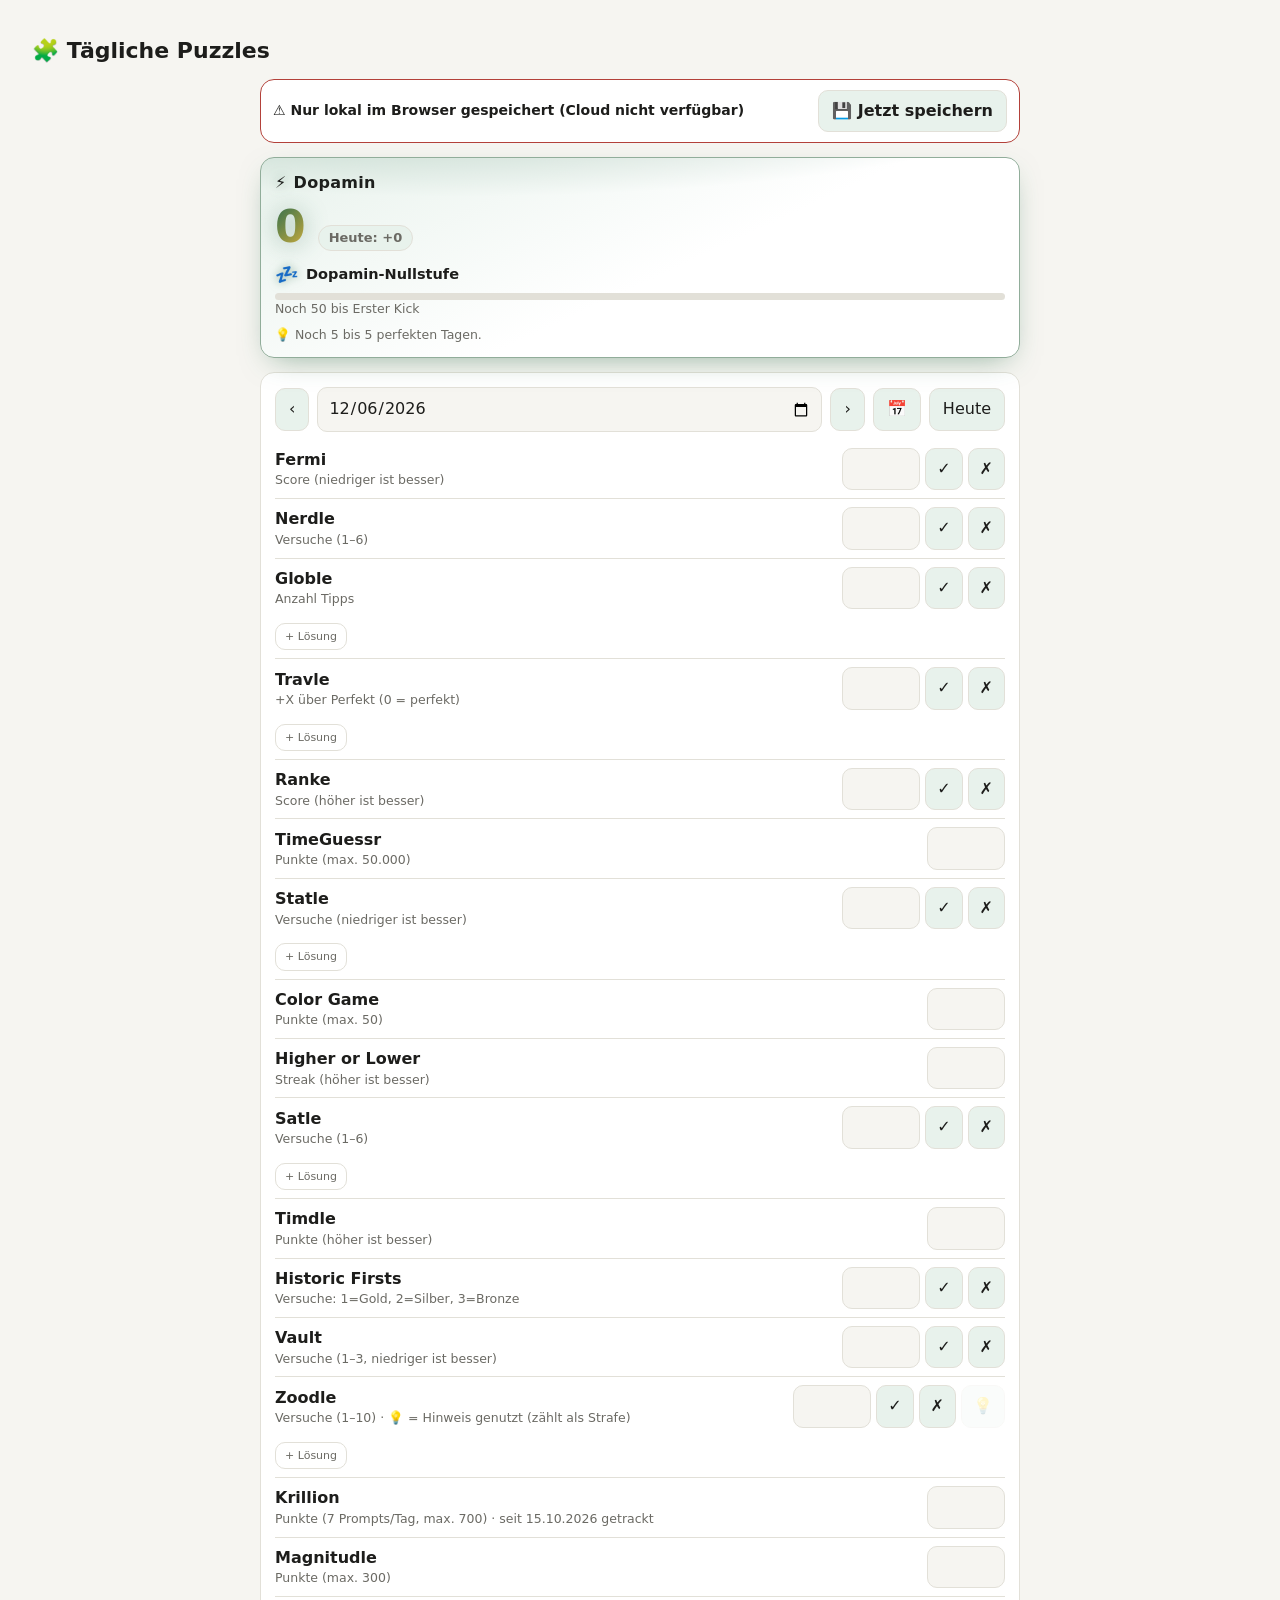
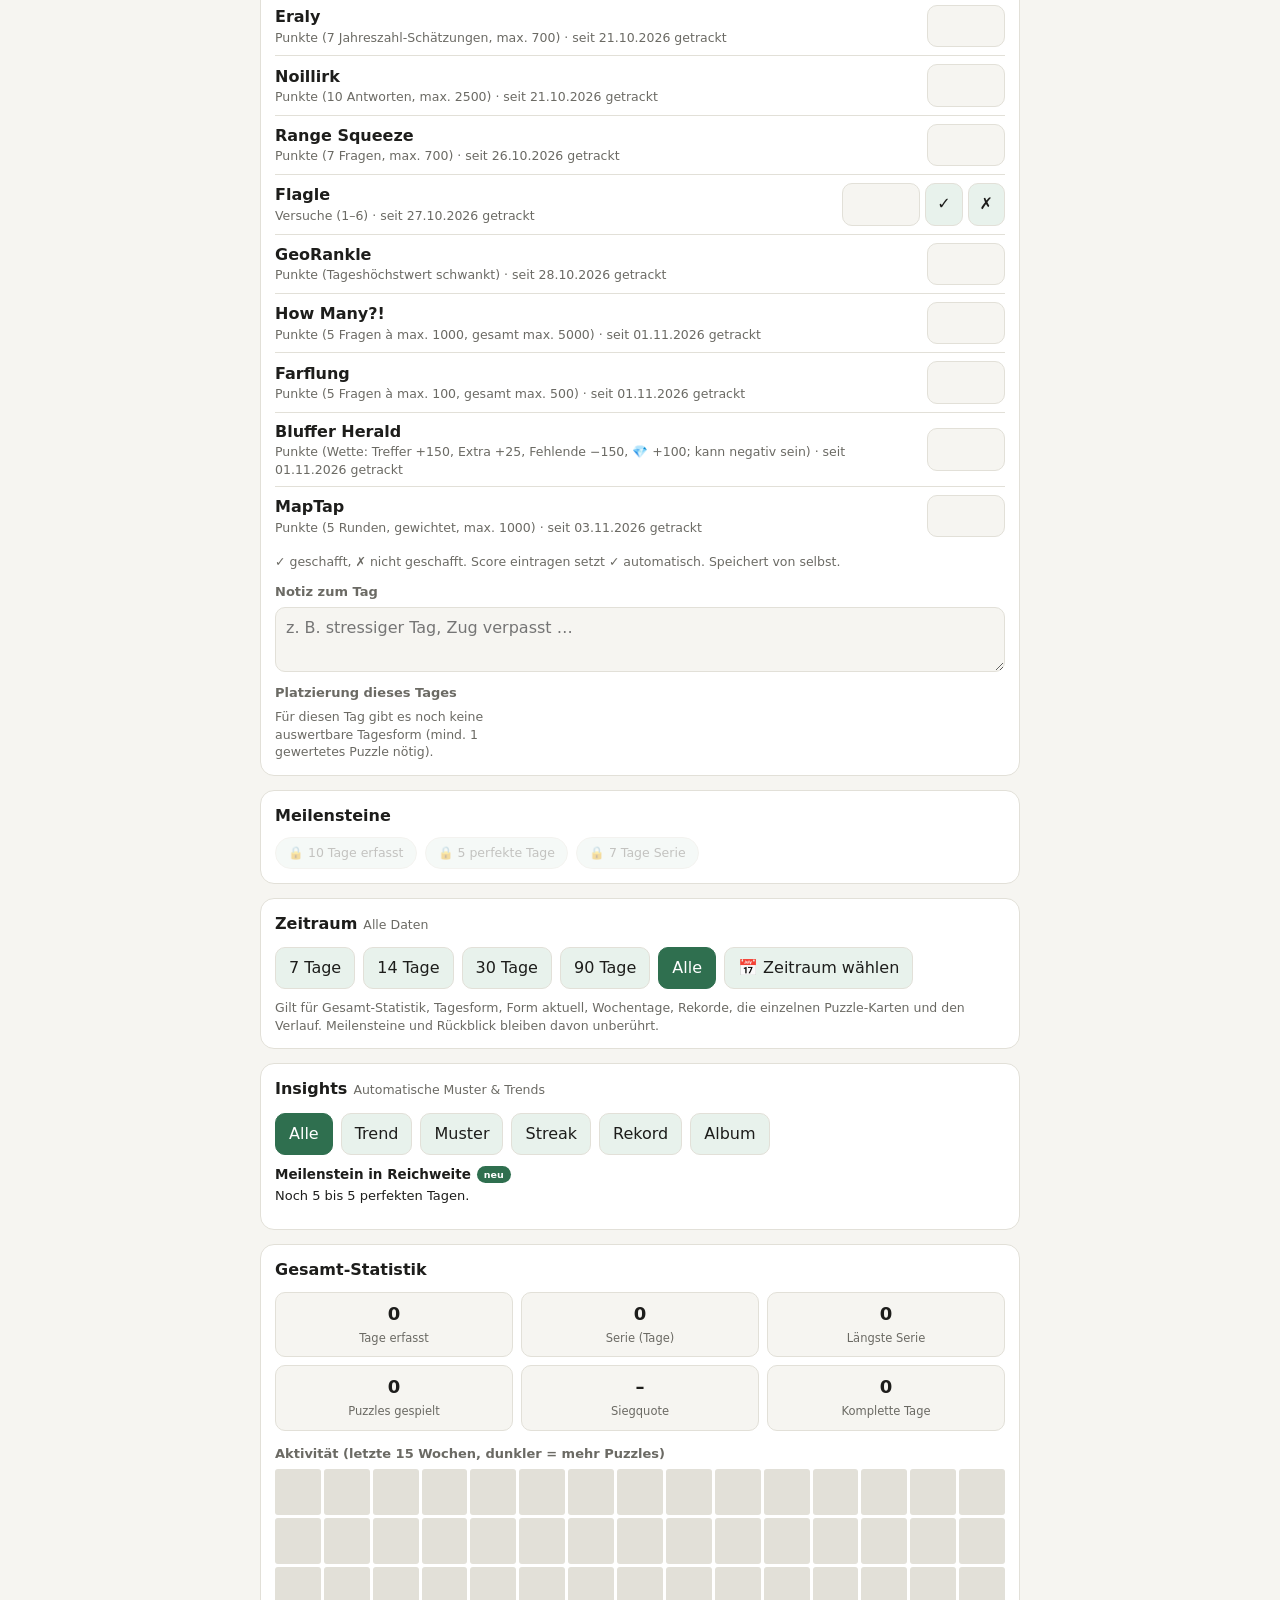
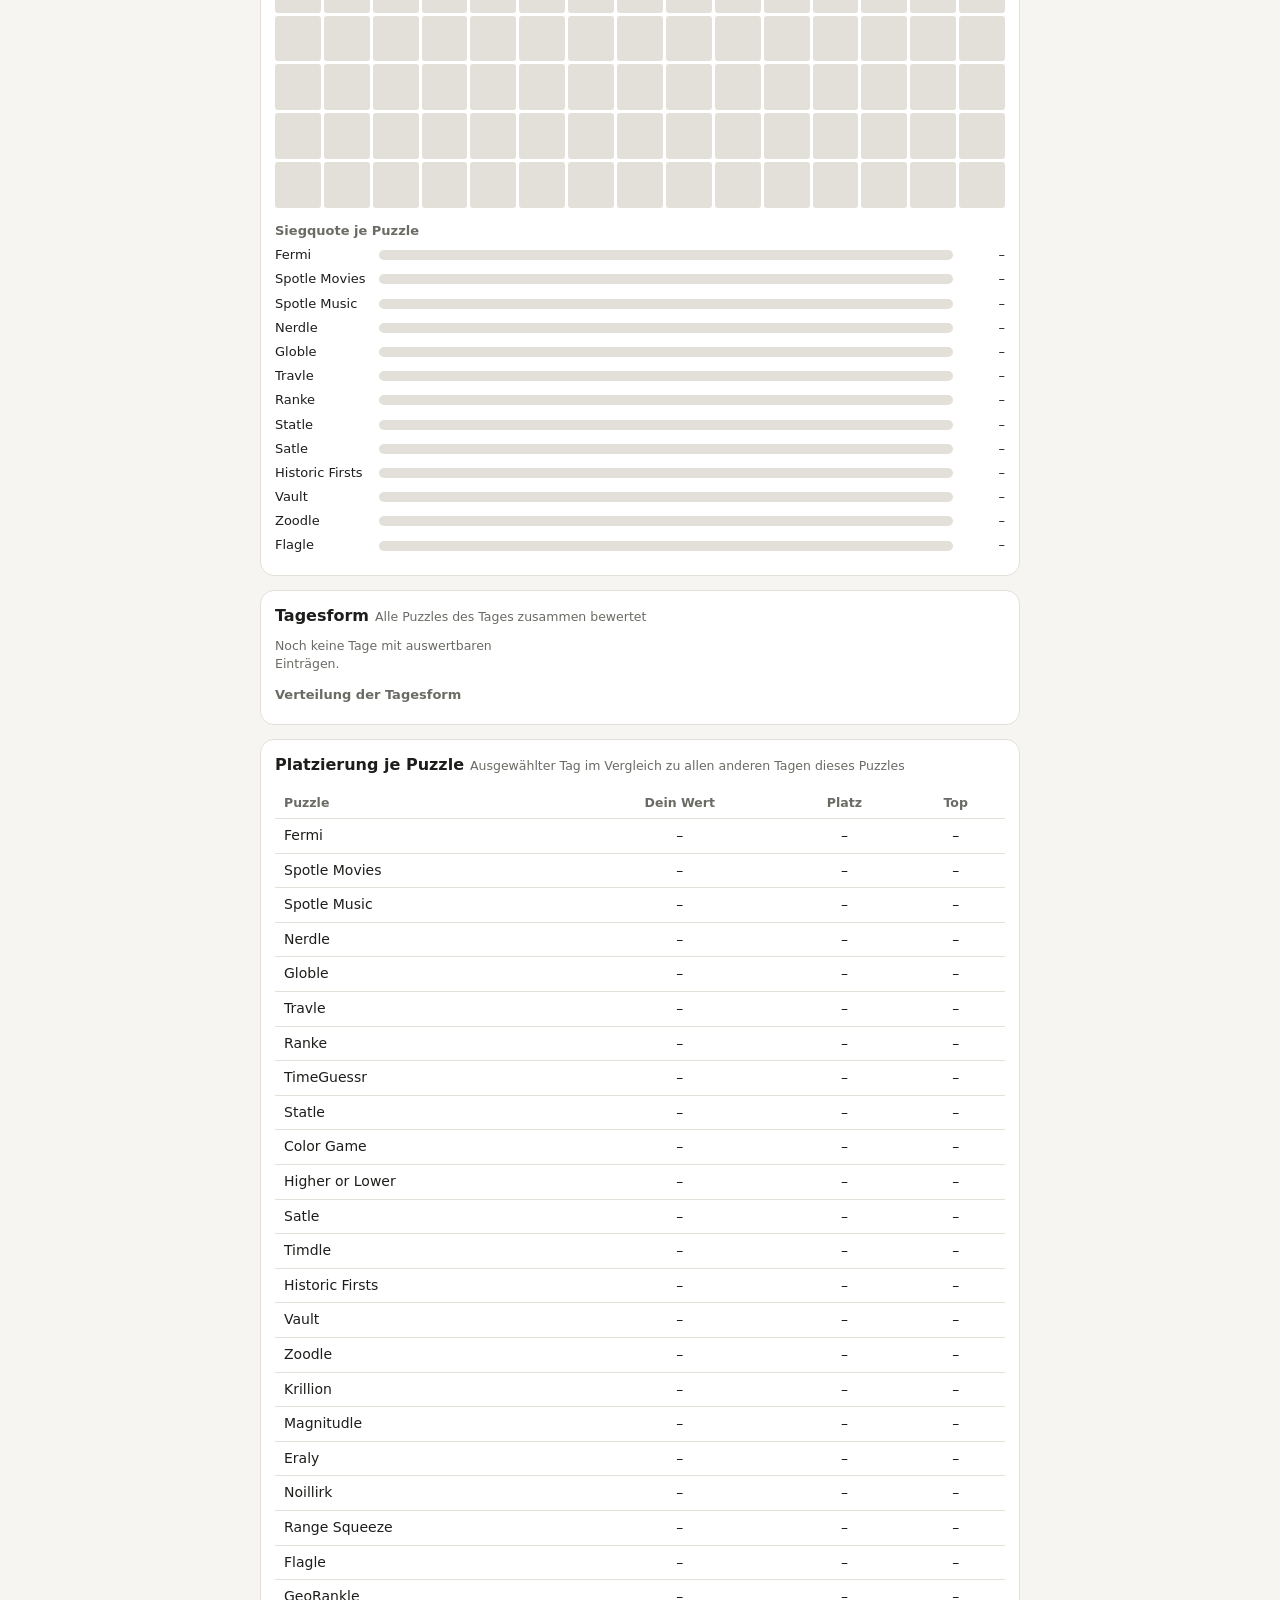
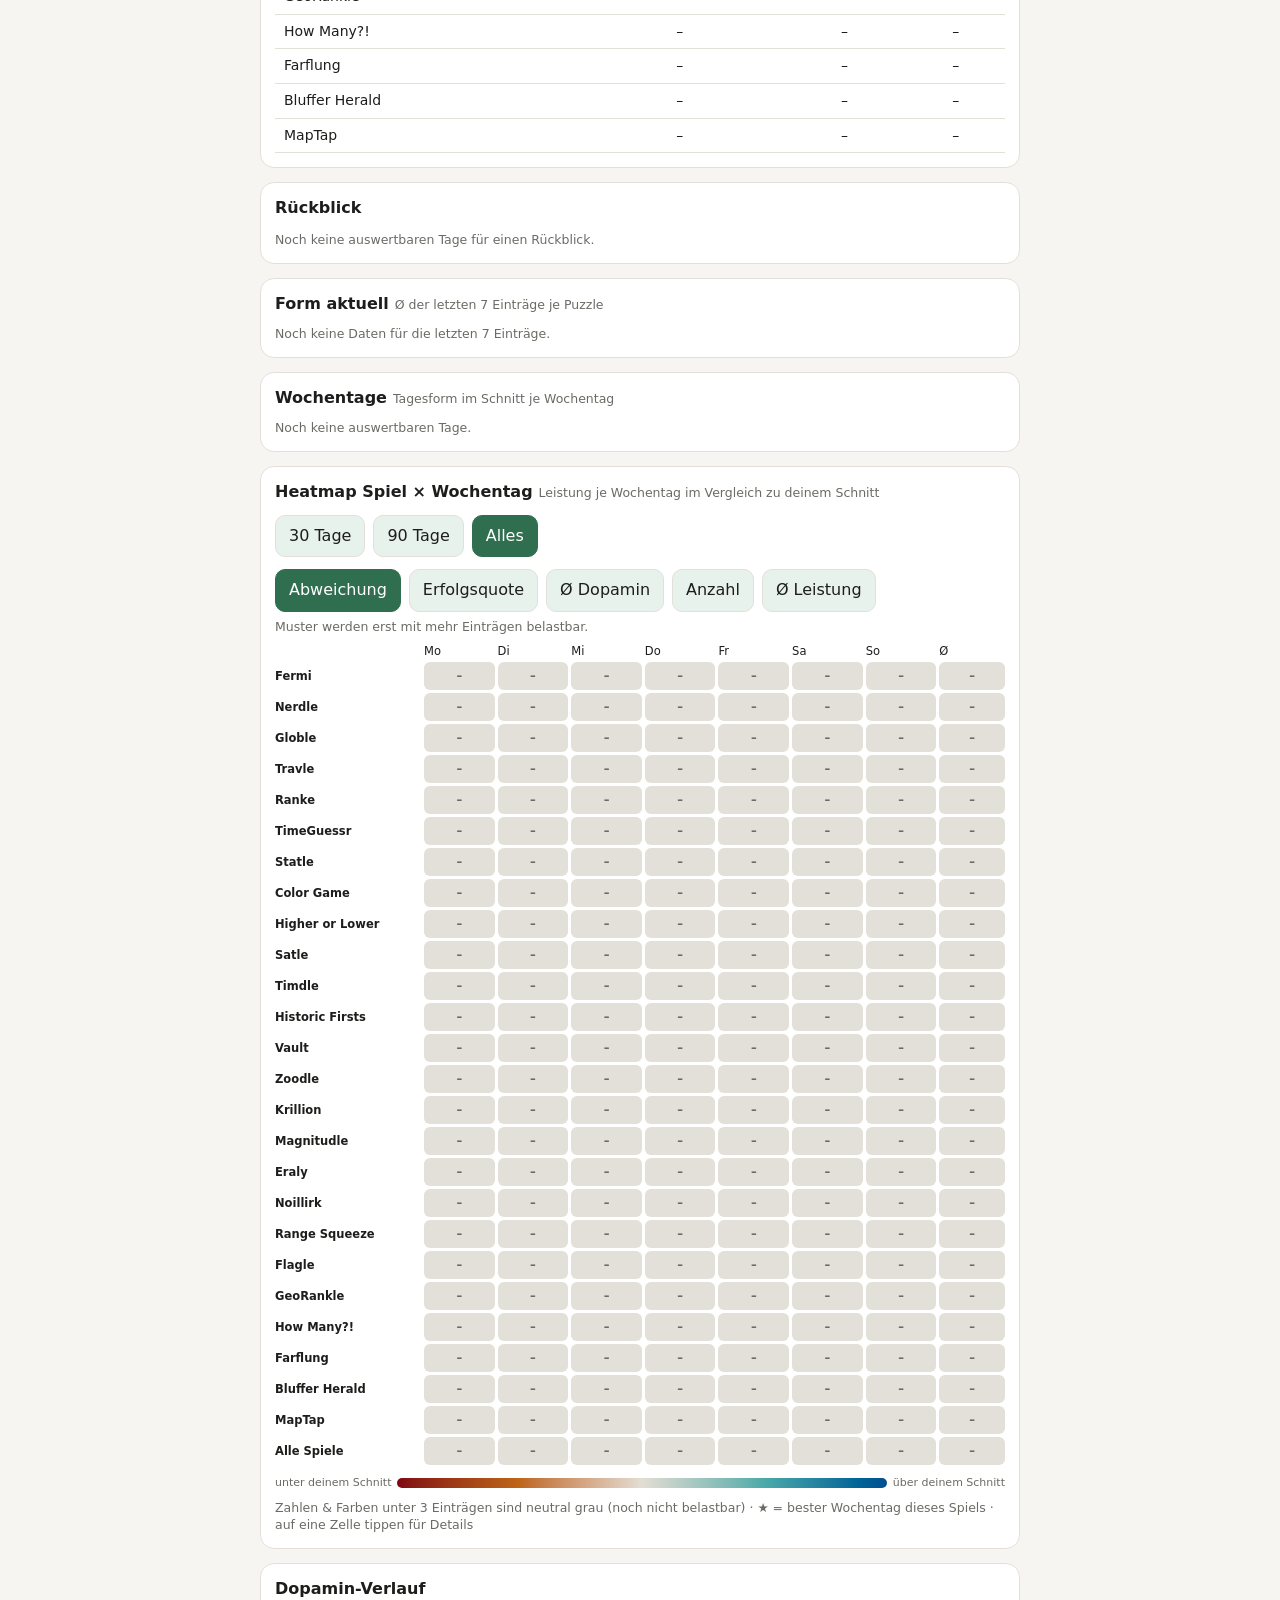
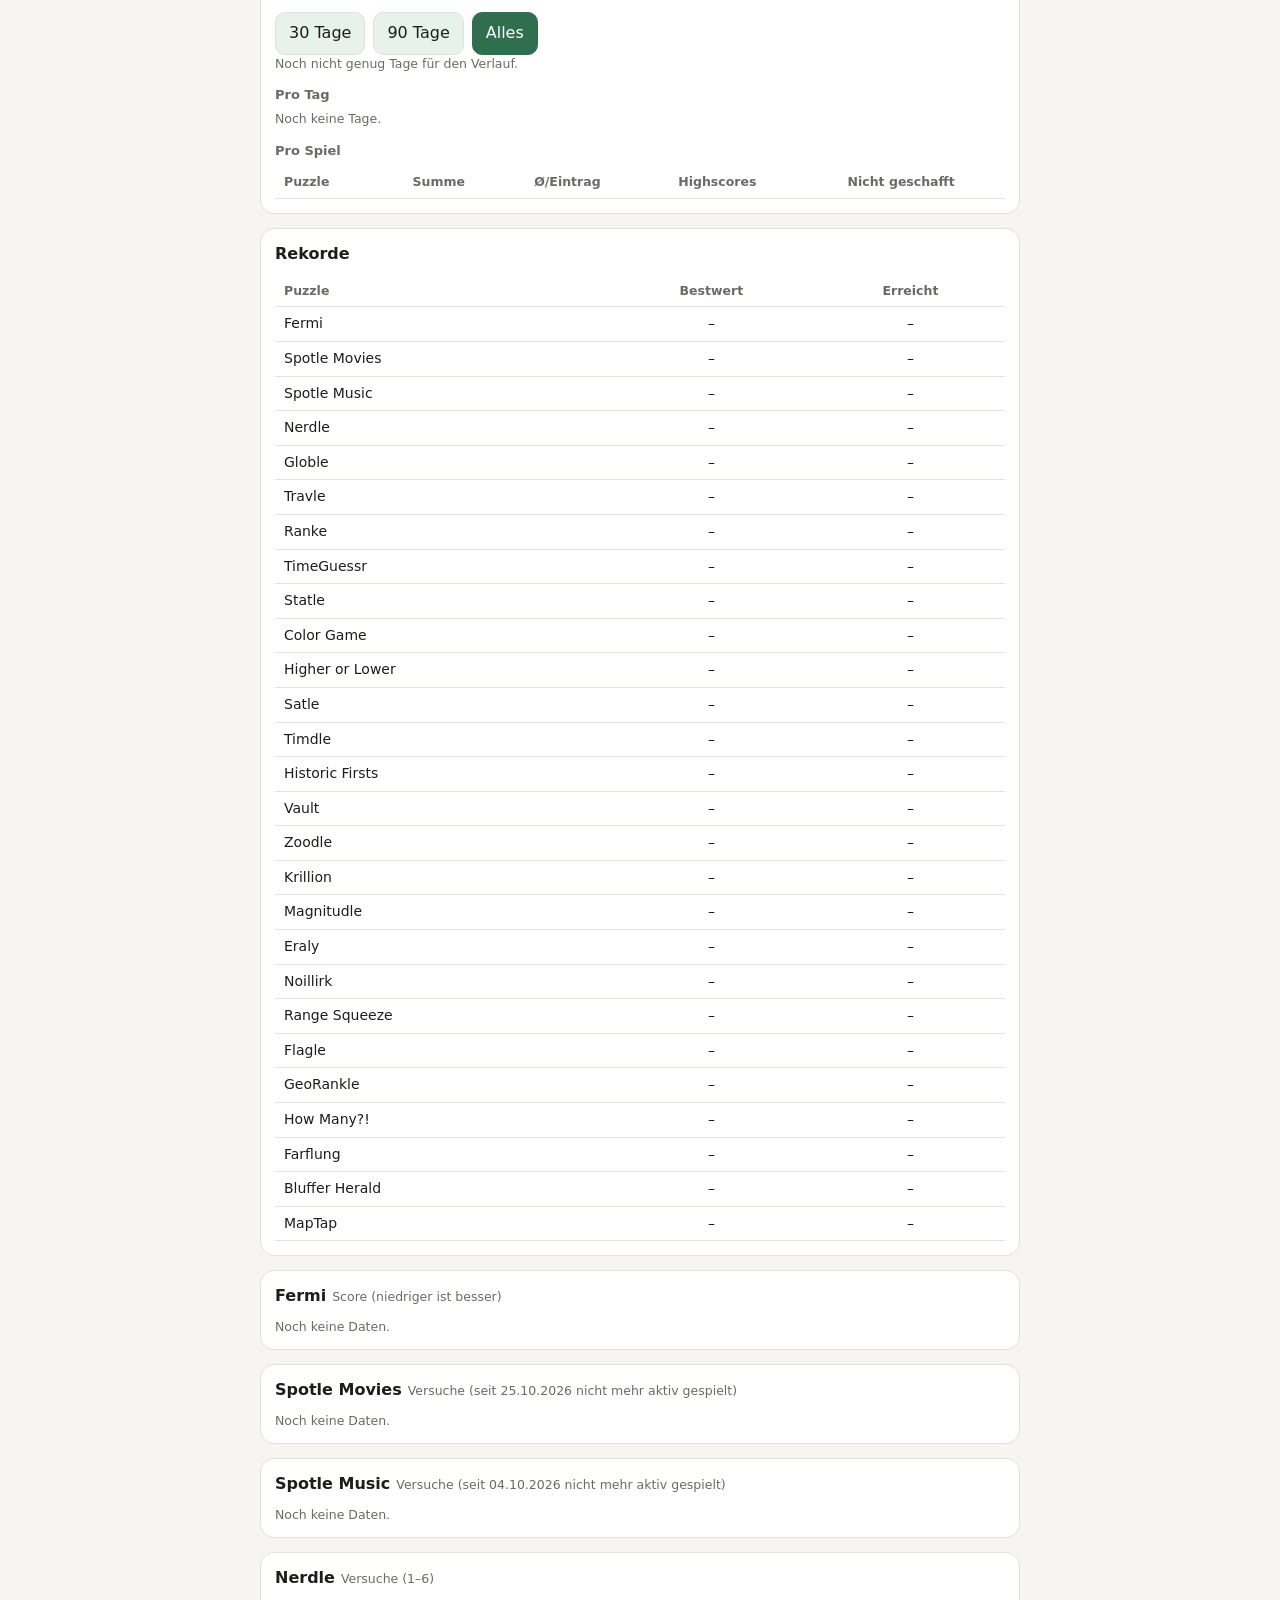
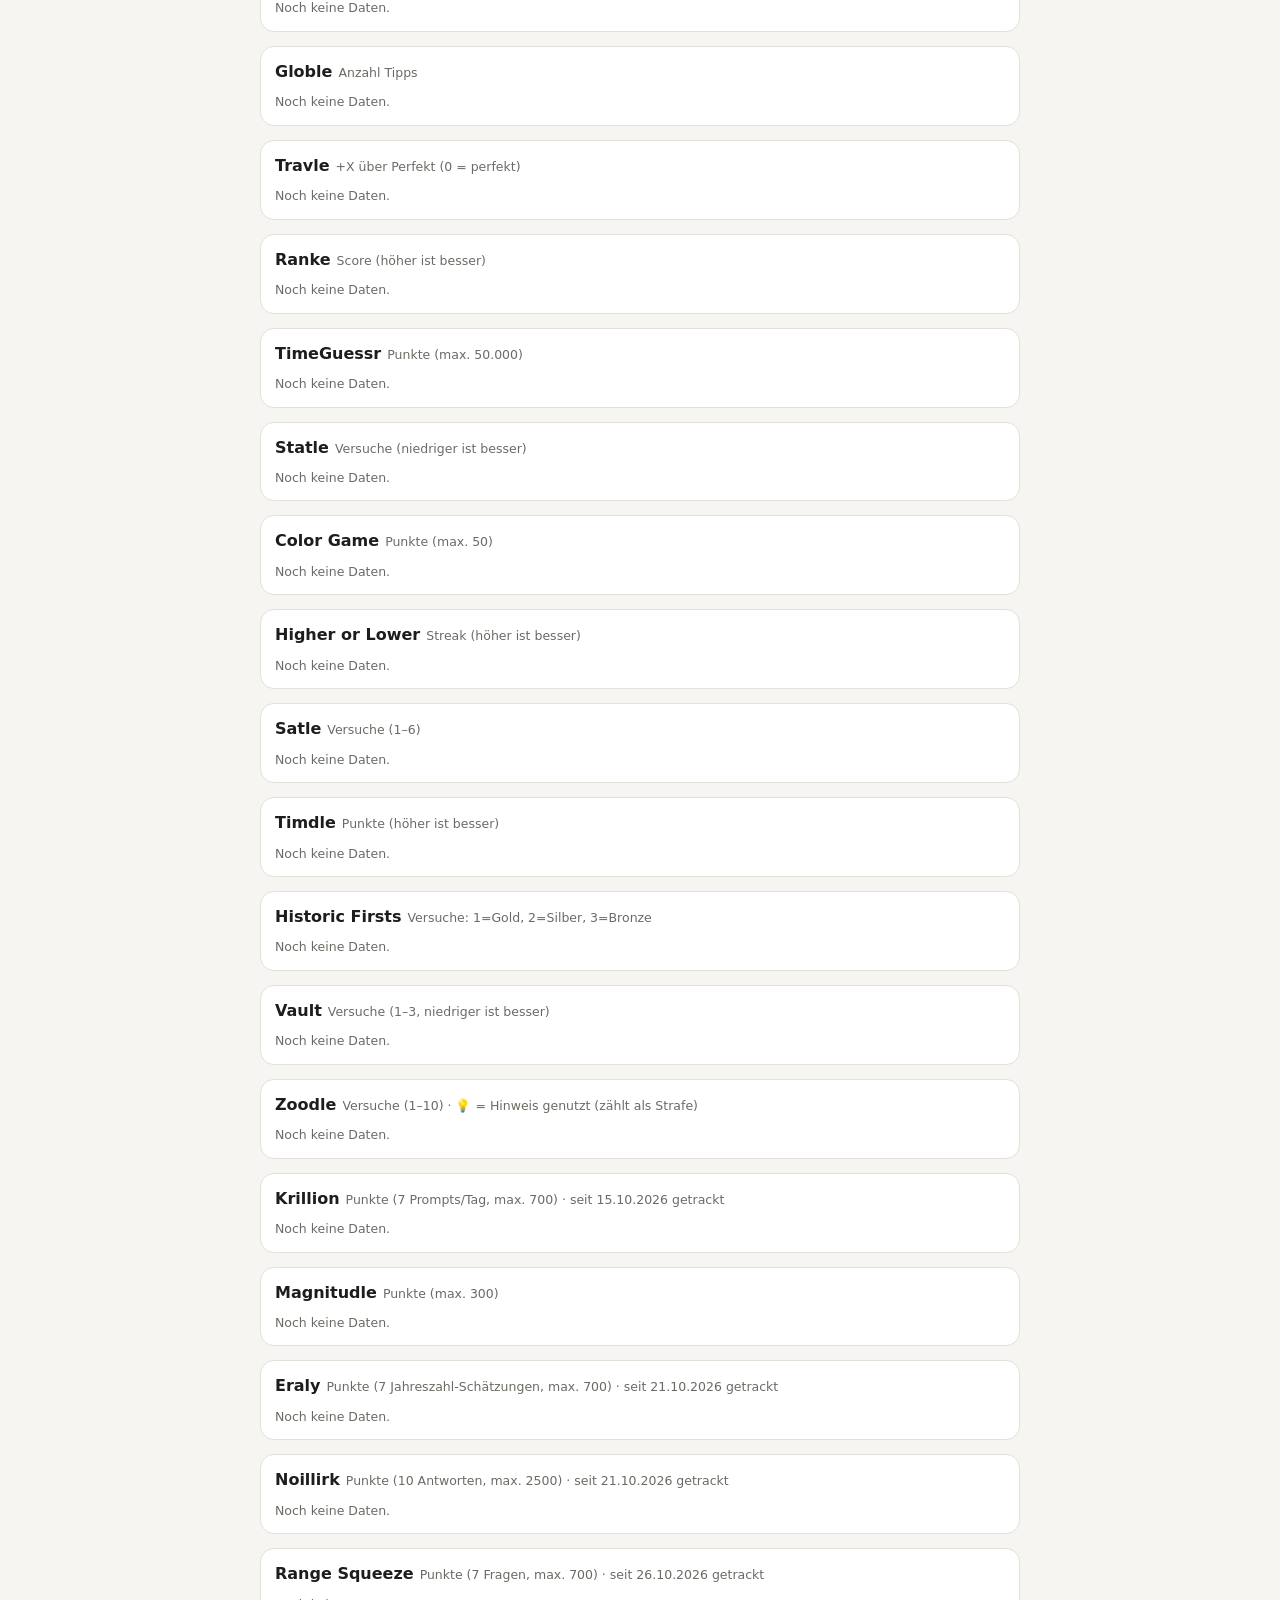
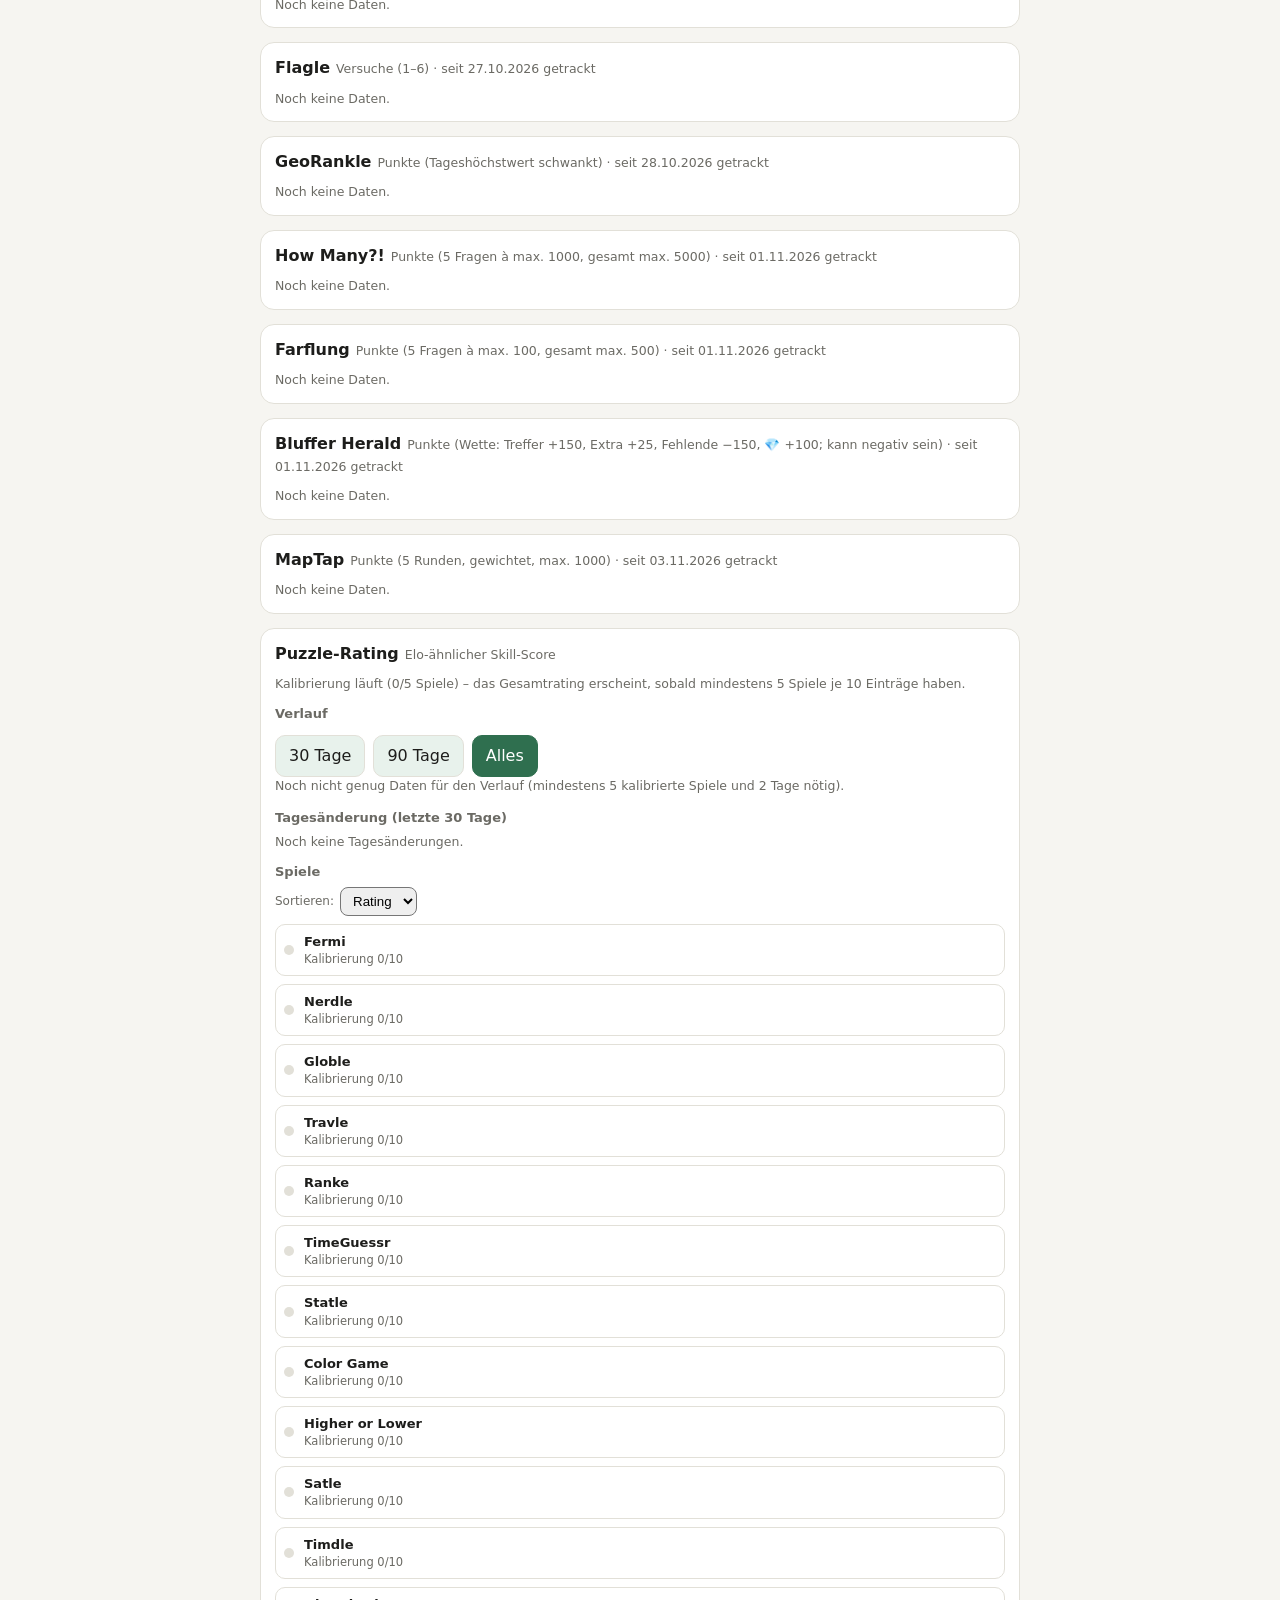
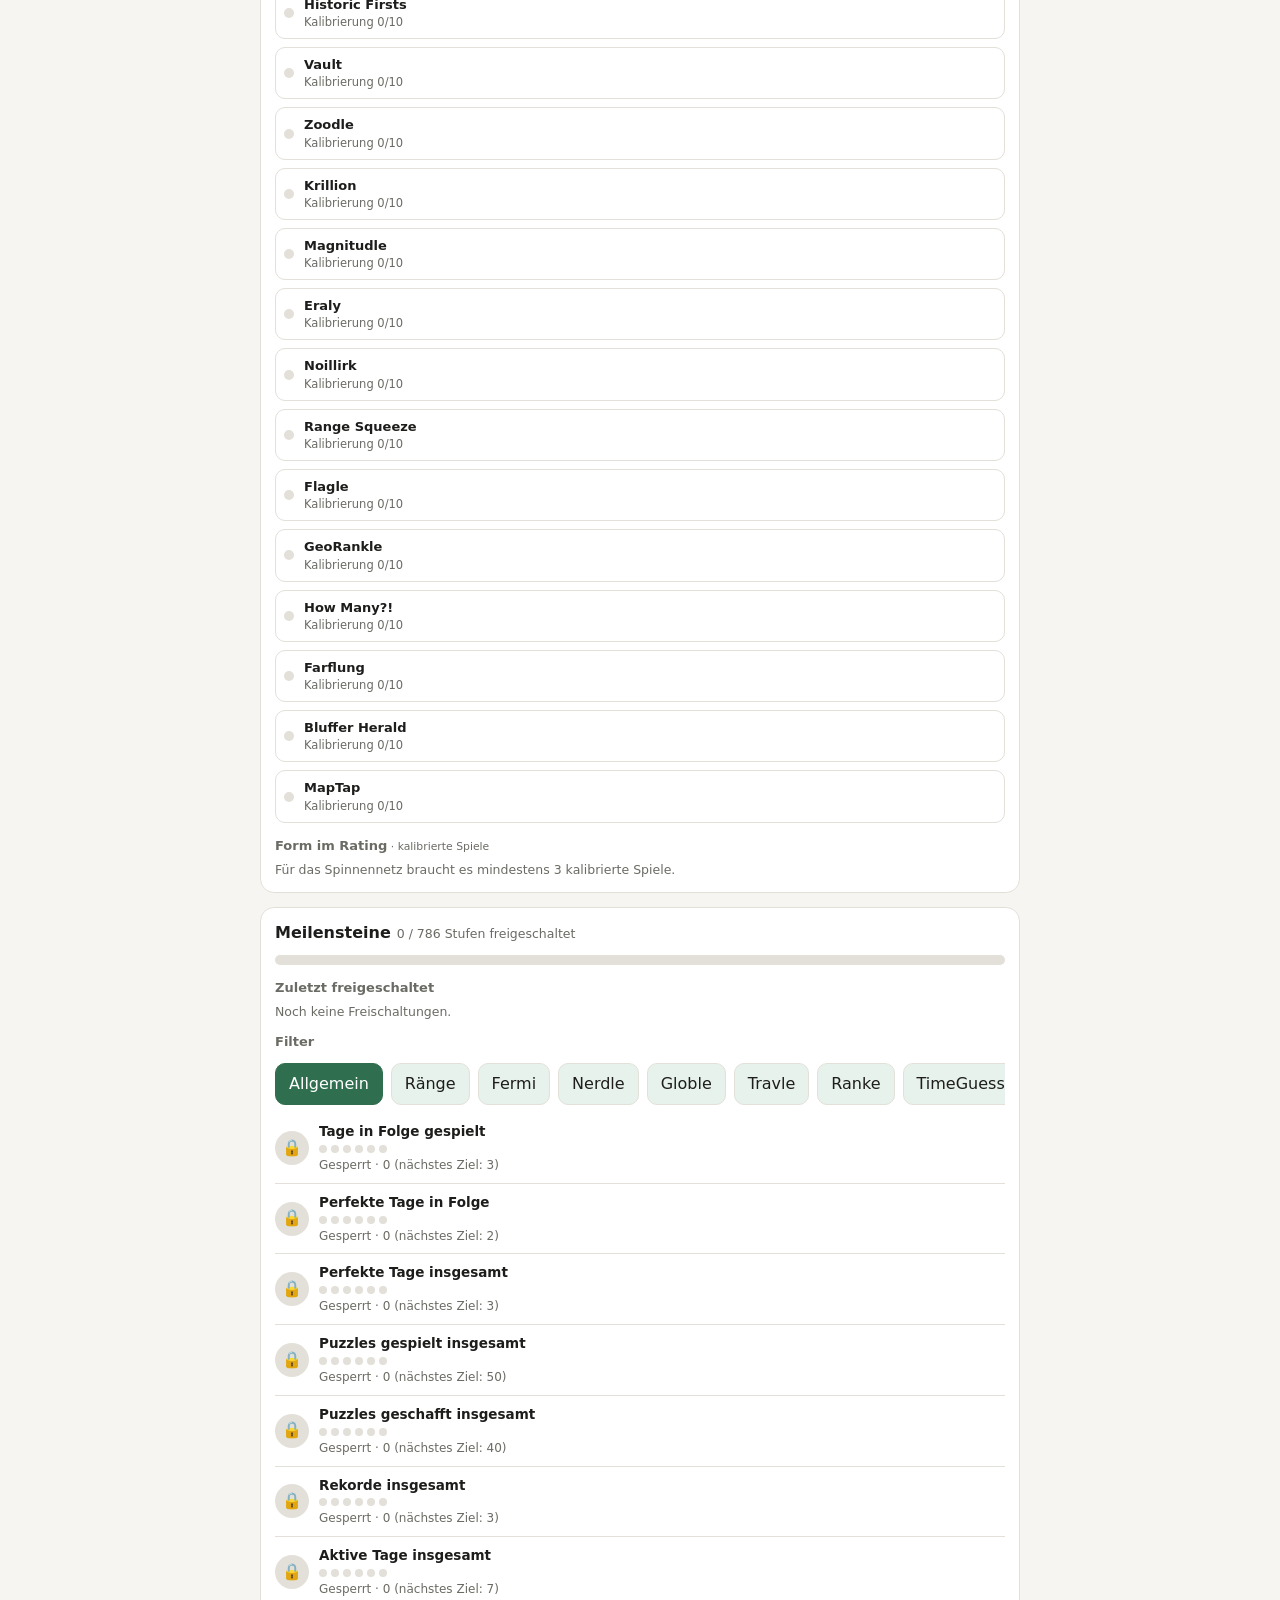
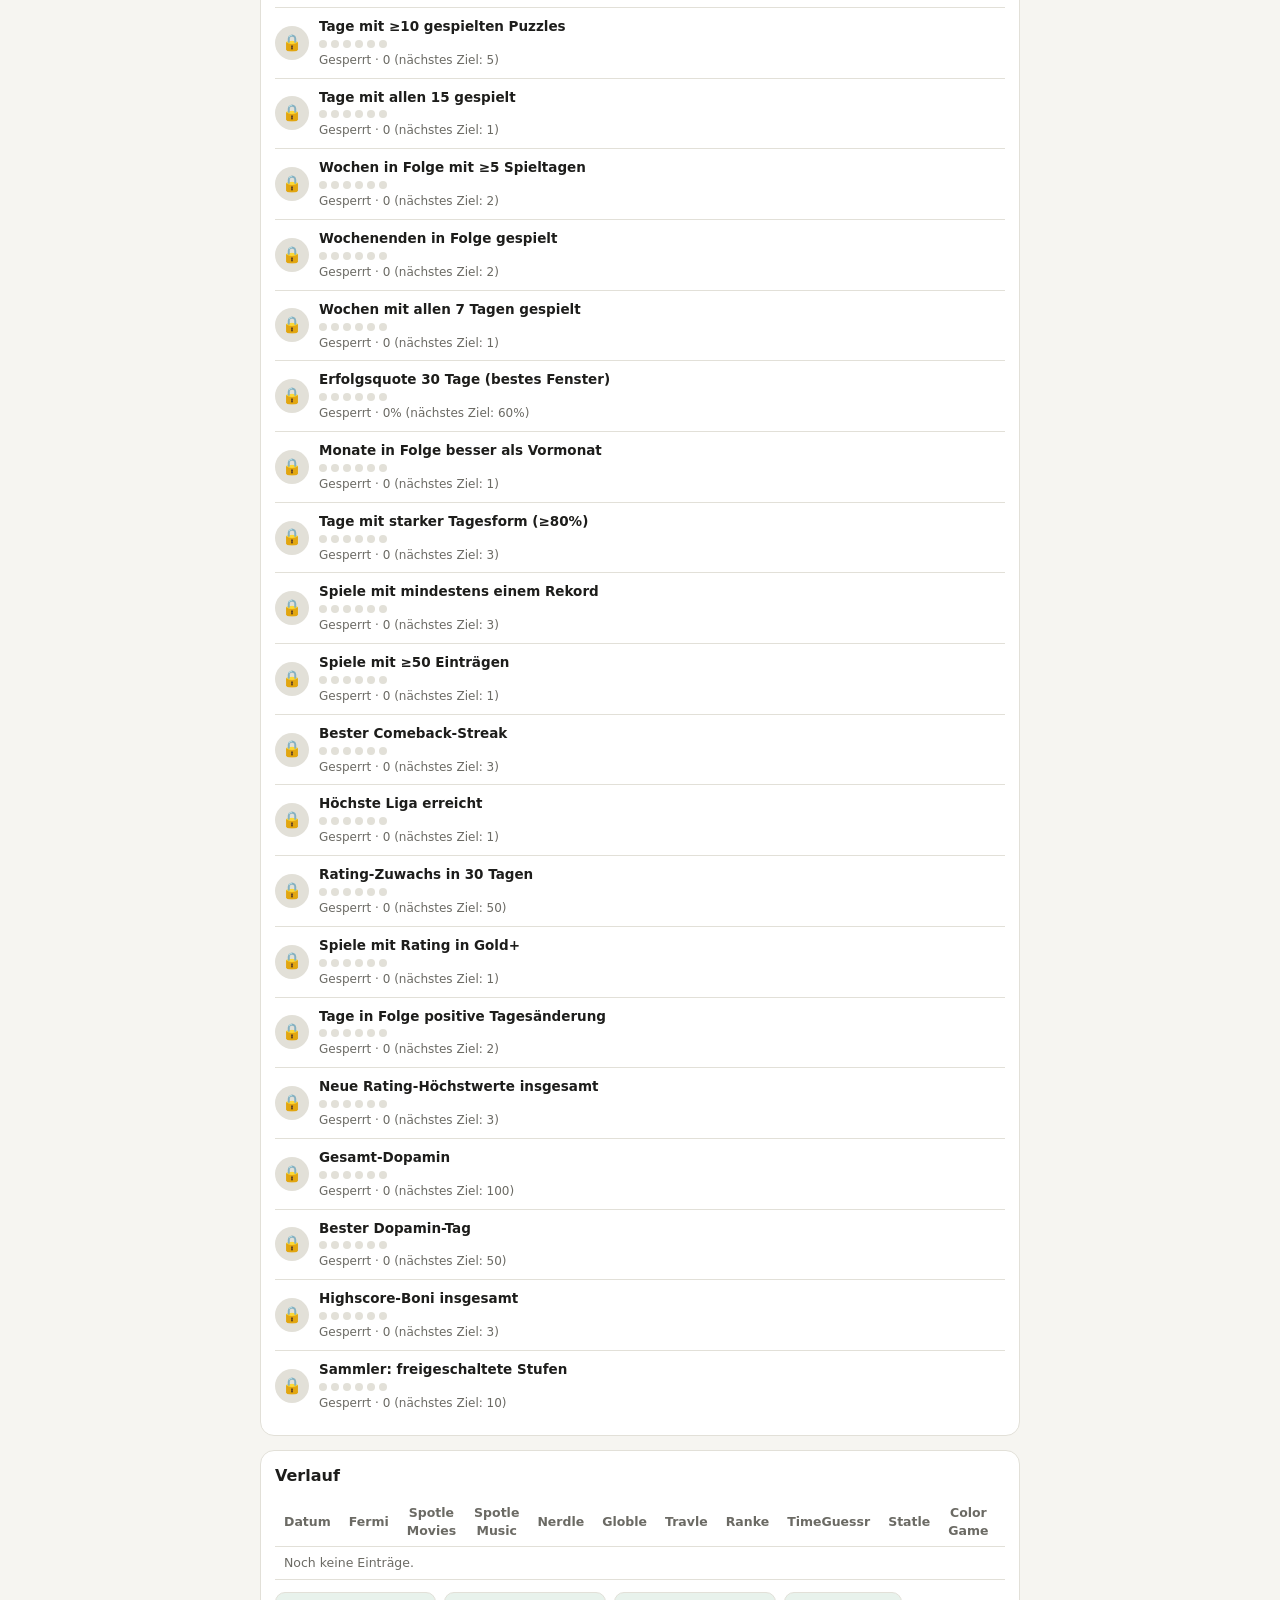
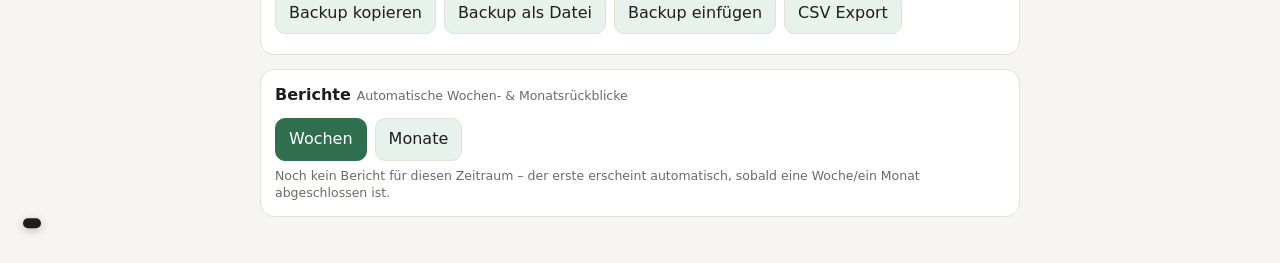
==== src/tracker-template.html @ e91ed463 "Puzzle Arena: Login, Freundesgruppe, Ranglisten, Duell, Reaktionen Co-Authored-By: Claude Sonnet 5.5" ====
<!DOCTYPE html>
<html lang="de"><head><meta charset="utf-8"><meta name="viewport" content="width=device-width,initial-scale=1">
<title>Puzzle-Tracker</title>
<style>
:root{--bg:#f6f5f1;--card:#fff;--tx:#1d1d1b;--mu:#6b6a64;--bd:#e2e0d8;--ac:#2f6f4f;--ac2:#e8f2ec;--bad:#b3413a}
@media (prefers-color-scheme:dark){:root:not([data-theme="light"]){--bg:#161715;--card:#20211f;--tx:#eeede8;--mu:#a09f97;--bd:#34352f;--ac:#6fbf94;--ac2:#243128;--bad:#e07a72}}
:root[data-theme="dark"]{--bg:#161715;--card:#20211f;--tx:#eeede8;--mu:#a09f97;--bd:#34352f;--ac:#6fbf94;--ac2:#243128;--bad:#e07a72}
*{box-sizing:border-box;min-width:0}
html{max-width:100%;overflow-x:hidden}
html,body{overscroll-behavior-x:none}
body{margin:0 auto;background:var(--bg);color:var(--tx);font:16px/1.4 system-ui,-apple-system,Segoe UI,sans-serif;padding:clamp(12px,3vw,32px);max-width:100%;width:100%;box-sizing:border-box;overflow-x:hidden}
#app,.card{max-width:760px;margin-left:auto;margin-right:auto}
img,svg,table,canvas{max-width:100%}
h1{font-size:22px;margin:4px 0 12px}h2{font-size:16px;margin:0 0 10px}h2 small{color:var(--mu);font-weight:400;font-size:12.5px;margin-left:6px}
h3{font-size:13px;color:var(--mu);margin:14px 0 6px;font-weight:600}
.card{background:var(--card);border:1px solid var(--bd);border-radius:14px;padding:14px;margin-bottom:14px}
.datebar{display:flex;gap:8px;align-items:center;margin-bottom:8px}.datebar input{flex:1;min-width:0}
button,input,textarea{font:inherit;color:var(--tx)}
button{background:var(--ac2);border:1px solid var(--bd);border-radius:10px;padding:9px 13px;cursor:pointer}
input,textarea{background:var(--bg);border:1px solid var(--bd);border-radius:10px;padding:9px 10px;width:100%}
textarea{resize:vertical;box-sizing:border-box;display:block}
.row{display:grid;grid-template-columns:1fr auto;gap:10px;align-items:center;padding:8px 0;border-top:1px solid var(--bd)}
.row:first-child{border-top:0}
.nm{font-weight:600}.hint{color:var(--mu);font-size:12.5px}
.tg{display:flex;gap:5px}.tg input{width:78px}.tg button{padding:8px 11px}
.tg button.ok.on{background:var(--ac);color:#fff;border-color:var(--ac)}
.tg button.no.on{background:var(--bad);color:#fff;border-color:var(--bad)}
.tg button.hintbtn{opacity:.5}
.tg button.hintbtn.on{opacity:1;background:#e8b73a;border-color:#e8b73a}
.tg button.hintbtn:disabled{opacity:.2}
.chips{display:grid;grid-template-columns:repeat(3,1fr);gap:8px}
.chip{background:var(--bg);border:1px solid var(--bd);border-radius:10px;padding:8px 4px;text-align:center}
.chip b{display:block;font-size:18px}.chip span{font-size:11.5px;color:var(--mu)}
.heat{display:grid;grid-auto-flow:column;grid-template-rows:repeat(7,1fr);gap:3px}
.heat i{aspect-ratio:1;border-radius:3px;background:var(--bd);display:block;min-width:0;cursor:pointer}
.bar{display:flex;align-items:center;gap:8px;margin:6px 0;font-size:13px}.bar span:first-child{width:96px;flex:none}
.bar .t{flex:1;background:var(--bd);border-radius:5px;height:10px;overflow:hidden}.bar u{display:block;height:100%;background:var(--ac)}
.bar span:last-child{width:44px;text-align:right;flex:none}
.dist{display:flex;align-items:flex-end;gap:4px;height:80px;max-width:100%;overflow:hidden}
.dist div{flex:1;min-width:0;text-align:center;font-size:11px;color:var(--mu);display:flex;flex-direction:column;justify-content:flex-end;height:100%;overflow:hidden}
.dist div span{overflow:hidden;text-overflow:ellipsis;white-space:nowrap}
.dist u{display:block;background:var(--ac);border-radius:3px 3px 0 0}
.distnav{display:flex;align-items:center;justify-content:space-between;gap:8px;margin-bottom:6px;font-size:12px;color:var(--mu)}
.distnav button{padding:4px 10px;flex:none}
.distnav button:disabled{opacity:.35}
.distnav span{flex:1;text-align:center}
.scroll{overflow-x:auto}
table{border-collapse:collapse;width:100%;font-size:14px;white-space:nowrap}
th,td{padding:7px 9px;text-align:center;border-bottom:1px solid var(--bd)}
th{color:var(--mu);font-weight:600;font-size:12.5px}
td:first-child,th:first-child{text-align:left;position:sticky;left:0;background:var(--card)}
tr.click{cursor:pointer}tr.sel td{background:var(--ac2)}
.x{color:var(--bad);font-weight:700}.v{color:var(--ac);font-weight:700}
.tools{display:flex;gap:8px;flex-wrap:wrap;margin-top:12px}
.sb{position:sticky;top:8px;z-index:5;display:flex;gap:10px;align-items:center;justify-content:space-between;padding:10px 12px}
.sb>div{min-width:0}.sb b{font-size:14px;display:block;white-space:nowrap;overflow:hidden;text-overflow:ellipsis}#sbs{white-space:nowrap;overflow:hidden;text-overflow:ellipsis}.sb.warn{border-color:var(--bad)}.sb button{flex:none;font-weight:600}
svg{width:100%;height:auto;display:block}
.badges{display:flex;gap:8px;flex-wrap:wrap}
.badge{background:var(--ac2);border:1px solid var(--bd);border-radius:999px;padding:6px 12px;font-size:12.5px;font-weight:600;color:var(--ac);white-space:nowrap}
.badge.locked{opacity:.4;color:var(--mu);font-weight:500}
.review{font-size:14px;line-height:1.55}
.tip{position:fixed;background:var(--tx);color:var(--bg);font-size:12.5px;font-weight:600;padding:5px 9px;border-radius:7px;pointer-events:none;z-index:80;transform:translate(-50%,-128%);white-space:nowrap;box-shadow:0 2px 8px rgba(0,0,0,.25)}
svg circle.pt{cursor:pointer}
.tools button.on{background:var(--ac);color:#fff;border-color:var(--ac)}
.rangebar .tools{overflow-x:auto;flex-wrap:nowrap;padding-bottom:2px}
.rangebar .tools button{flex:none}
.datebar input{width:auto}
.msprogbar{height:10px;background:var(--bd);border-radius:6px;overflow:hidden;margin:8px 0}
.msprogbar u{display:block;height:100%;background:linear-gradient(90deg,#b5742f,#d8a62b,#8f7ff5);transition:width .4s}
#msTabs{overflow-x:auto;flex-wrap:nowrap;padding-bottom:2px}#msTabs button{flex:none}
.msrow{display:flex;align-items:center;gap:10px;padding:9px 0;border-top:1px solid var(--bd)}
.msrow:first-child{border-top:0}
.msicon{width:34px;height:34px;border-radius:50%;display:flex;align-items:center;justify-content:center;font-size:16px;flex:none}
.msbody{flex:1;min-width:0}
.msname{font-weight:600;font-size:13.5px}
.msdots{display:flex;gap:4px;margin:4px 0}
.msdots i{width:8px;height:8px;border-radius:50%;display:block}
.msprog{font-size:12px;color:var(--mu)}
.msreplay{flex:none;padding:6px 10px}
.msoverlay{display:none;position:fixed;inset:0;z-index:100;align-items:center;justify-content:center;padding:20px}
.msov-back{position:absolute;inset:0;background:rgba(0,0,0,.72)}
.msov-card{position:relative;background:var(--card);border-radius:18px;padding:28px 22px;text-align:center;max-width:320px;width:100%;box-shadow:0 0 50px var(--glow),0 10px 30px rgba(0,0,0,.4);animation:msPop .55s cubic-bezier(.3,1.5,.4,1)}
.msov-card.noanim{animation:none}
.msov-close{position:absolute;top:8px;right:8px;width:30px;height:30px;border-radius:50%;background:rgba(255,255,255,.08);border:1px solid var(--bd);color:var(--mu);font-size:15px;line-height:1;display:flex;align-items:center;justify-content:center;cursor:pointer;z-index:2}
.msov-close:active{background:rgba(255,255,255,.18)}
.msov-badge{width:88px;height:88px;border-radius:50%;margin:0 auto 14px;display:flex;align-items:center;justify-content:center;font-size:40px;box-shadow:0 0 30px var(--glow)}
.msov-title{font-weight:800;font-size:18px;color:var(--c)}
.msov-sub{color:var(--mu);font-size:13.5px;margin-top:4px}
.msov-row{display:flex;gap:8px;justify-content:center;margin-top:16px}
.msov-particles{position:absolute;inset:0;pointer-events:none;overflow:hidden;border-radius:18px}
.mspart{position:absolute;top:50%;left:50%;width:6px;height:6px;border-radius:50%;opacity:0;animation:msPart var(--dur) ease-out var(--delay) forwards}
@keyframes msPop{0%{transform:scale(.3);opacity:0}60%{transform:scale(1.08);opacity:1}100%{transform:scale(1)}}
@keyframes msPart{0%{opacity:1;transform:translate(-50%,-50%) rotate(var(--ang)) translateX(0)}100%{opacity:0;transform:translate(-50%,-50%) rotate(var(--ang)) translateX(var(--dist))}}
@media (prefers-reduced-motion: reduce){.msov-card{animation:none}.mspart{display:none}}
.rthead{display:flex;align-items:center;gap:14px;flex-wrap:wrap}
.rtbig{font-size:34px;font-weight:800;line-height:1}
.rtleague{display:inline-flex;align-items:center;gap:5px;font-size:12.5px;font-weight:700;padding:5px 11px;border-radius:999px;color:#fff}
.rtdelta{font-size:14px;font-weight:700}
.rtdelta.up{color:var(--ac)}.rtdelta.down{color:var(--bad)}.rtdelta.flat{color:var(--mu)}
.rtprogbar{height:8px;background:var(--bd);border-radius:5px;overflow:hidden;margin-top:4px}
.rtprogbar u{display:block;height:100%}
.rtgames{display:flex;flex-direction:column;gap:8px}
.rtgame{display:flex;align-items:center;gap:10px;padding:8px;border:1px solid var(--bd);border-radius:10px}
.rtgdot{width:10px;height:10px;border-radius:50%;flex:none}
.rtgbody{flex:1;min-width:0}
.rtgname{font-weight:600;font-size:13px}
.rtgsub{font-size:11.5px;color:var(--mu)}
.rtgspark{width:70px;height:26px;flex:none}
.rtgval{font-weight:700;font-size:14px;width:46px;text-align:right;flex:none}
.rtsort{font-size:12px;color:var(--mu);margin:4px 0 8px;display:flex;gap:6px;align-items:center}
.rtsort select{padding:5px 8px;border-radius:8px}
#dopCard{position:relative;overflow:hidden;border:1px solid color-mix(in srgb,var(--ac) 45%,var(--bd));background:linear-gradient(155deg,var(--ac2) 0%,var(--card) 55%,var(--card) 100%);box-shadow:0 10px 30px -12px color-mix(in srgb,var(--ac) 55%,transparent),inset 0 1px 0 rgba(255,255,255,.06)}
#dopCard::before{content:'';position:absolute;inset:-40% -10% auto -10%;height:60%;background:radial-gradient(ellipse at 30% 0%,color-mix(in srgb,var(--ac) 35%,transparent),transparent 70%);pointer-events:none;animation:dopGlow 5s ease-in-out infinite}
@keyframes dopGlow{0%,100%{opacity:.55}50%{opacity:1}}
@media (prefers-reduced-motion: reduce){#dopCard::before{animation:none}}
#dopCard h2{display:flex;align-items:center;gap:7px;letter-spacing:.3px}
#dopCard h2::before{content:'⚡';filter:drop-shadow(0 0 6px color-mix(in srgb,var(--ac) 70%,transparent))}
.dophead{display:flex;align-items:baseline;gap:12px;flex-wrap:wrap;position:relative;z-index:1}
.dopbig{font-size:44px;font-weight:800;line-height:1;transition:color .2s;background:linear-gradient(135deg,var(--ac),#e8b73a);-webkit-background-clip:text;background-clip:text;-webkit-text-fill-color:transparent;text-shadow:0 2px 24px color-mix(in srgb,var(--ac) 40%,transparent)}
.doptoday{font-size:13px;color:var(--mu);font-weight:700;background:var(--ac2);border:1px solid var(--bd);border-radius:999px;padding:3px 10px}
.dopgain{font-size:22px;font-weight:800;margin-top:6px;animation:dopPop .4s ease;position:relative;z-index:1}
.dopgain.up{color:var(--ac);text-shadow:0 0 16px color-mix(in srgb,var(--ac) 50%,transparent)}
.dopgain.down{color:var(--bad)}
.dopparts{position:absolute;inset:0;pointer-events:none;overflow:hidden;border-radius:14px}
.doppart{position:absolute;top:30%;left:50%;width:6px;height:6px;border-radius:50%;opacity:0;animation:dopPart var(--dur) ease-out var(--delay) forwards}
@keyframes dopPop{0%{transform:scale(.7);opacity:0}60%{transform:scale(1.08);opacity:1}100%{transform:scale(1)}}
@keyframes dopPart{0%{opacity:1;transform:translate(-50%,-50%) rotate(var(--ang)) translateX(0)}100%{opacity:0;transform:translate(-50%,-50%) rotate(var(--ang)) translateX(var(--dist))}}
@media (prefers-reduced-motion: reduce){.dopgain{animation:none}.doppart{display:none}}
.dopstar{color:#e8b73a}
.doprank{font-weight:700;font-size:14.5px;margin-top:10px;display:flex;align-items:center;gap:7px;position:relative;z-index:1}
.dopranki{font-size:19px;filter:drop-shadow(0 0 5px color-mix(in srgb,var(--ac) 60%,transparent))}
.doprankbar{height:7px;background:var(--bd);border-radius:5px;overflow:hidden;margin-top:6px;position:relative;z-index:1}
.doprankbar u{display:block;height:100%;background:linear-gradient(90deg,var(--ac),#e8b73a);transition:width .5s ease}
.msrow-cur{outline:2px solid var(--ac);outline-offset:-2px;border-radius:10px}
.minical{margin:10px 0;padding:10px;border:1px solid var(--bd);border-radius:12px;background:var(--bg)}
.mcHead{display:flex;align-items:center;justify-content:space-between;margin-bottom:8px;font-weight:700}
.mcHead button{padding:5px 10px}
.mcGrid{display:grid;grid-template-columns:repeat(7,1fr);gap:3px;text-align:center;font-size:12px}
.mcGrid span{color:var(--mu);font-weight:600;padding:4px 0}
.mcGrid button{padding:7px 0;border-radius:8px;background:transparent;border:1px solid transparent;min-width:0}
.mcGrid button:disabled{opacity:0;cursor:default;border:none}
.mcGrid button.mcToday{border-color:var(--ac)}
.mcGrid button.mcSel{background:var(--ac);color:#fff}
.mcGrid button.mcHas:not(.mcSel)::after{content:'';display:block;width:4px;height:4px;border-radius:50%;background:var(--ac);margin:2px auto -2px}
.reportDetail{padding:8px 10px 2px 44px;margin:-4px 0 6px}
.heatwrap{position:relative;overflow-x:hidden}
#heatGrid{display:grid;grid-template-columns:minmax(58px,20%) repeat(7,1fr) minmax(30px,9%);gap:3px;align-items:stretch;font-size:clamp(9px,2vw,11.5px)}
.heatname{display:flex;flex-direction:column;justify-content:center;font-weight:600;overflow:hidden;line-height:1.15;padding:2px 2px 2px 0}
.heatname>span{overflow:hidden;text-overflow:ellipsis;white-space:nowrap}
.heatcell{position:relative;border-radius:6px;min-height:28px;display:flex;align-items:center;justify-content:center;font-weight:700;cursor:pointer}
.heatcell.neutral{background:var(--bd);color:var(--mu);font-weight:600;cursor:default}
.heatcell .star{position:absolute;top:0;right:1px;font-size:7px;line-height:1}
.heatLegend{display:flex;align-items:center;gap:6px;margin-top:10px;font-size:11px;color:var(--mu)}
.heatLegendBar{flex:1;height:10px;border-radius:6px;min-width:0}
.heatPop{position:absolute;z-index:20;background:var(--card);border:1px solid var(--bd);border-radius:10px;padding:10px 30px 10px 12px;box-shadow:0 8px 24px rgba(0,0,0,.3);font-size:12px;max-width:min(260px,90%)}
.heatPop .close{position:absolute;top:4px;right:6px;cursor:pointer;color:var(--mu);padding:4px}
.insight{padding:10px 0;border-top:1px solid var(--bd)}
.insight:first-child{padding-top:2px;border-top:0}
.insightTitle{font-weight:700;font-size:13.5px;display:flex;align-items:center;gap:6px;cursor:pointer}
.insightNew{background:var(--ac);color:#fff;font-size:9.5px;padding:2px 7px;border-radius:999px;font-weight:700}
.insightText{font-size:13px;margin-top:3px;line-height:1.4}
.insightDetail{display:none;font-size:11.5px;color:var(--mu);margin-top:5px}
.wmBox:not(:empty){margin-top:10px}
.wmHead{display:flex;justify-content:space-between;align-items:center;gap:8px;flex-wrap:wrap;margin-bottom:6px}
.wmBtns{display:flex;gap:6px}
.wmBtn{padding:4px 9px;font-size:12px;border-radius:8px}
.wmBtn.on{background:var(--ac);color:#fff;border-color:var(--ac)}
.wmScroll{overflow-x:auto;overflow-y:hidden;border:1px solid var(--bd);border-radius:10px;background:var(--bg);-webkit-overflow-scrolling:touch}
.wmSvg{display:block;min-width:100%;height:auto;touch-action:pan-x pan-y}
.wmSvg use,.wmSvg circle{stroke:var(--bg);stroke-width:.5;cursor:pointer}
.wmSvg .wmx{fill:var(--bd);opacity:.45;stroke:none;pointer-events:none}
.wm0{fill:var(--bd)}.wm1{fill:var(--ac)}.wm2{fill:#e8b73a}.wm3{fill:#e8743a}
.wmSvg circle.wmdot{stroke:var(--bg);stroke-width:.6}
.wmArc{fill:none;stroke:var(--ac);stroke-linecap:round;pointer-events:none;mix-blend-mode:normal;filter:drop-shadow(0 0 1px var(--bg))}
.wmLegend{display:flex;flex-wrap:wrap;gap:4px 12px;margin-top:6px;font-size:11.5px;color:var(--mu)}
.wmLegend i{display:inline-block;width:10px;height:10px;border-radius:3px;margin-right:4px;vertical-align:-1px}
.wmLegend i.wm0{background:var(--bd)}.wmLegend i.wm1{background:var(--ac)}.wmLegend i.wm2{background:#e8b73a}.wmLegend i.wm3{background:#e8743a}
.wmLegend i.wmLine{height:2px;border-radius:2px;background:var(--ac);vertical-align:3px;width:16px}
.wmSvg{max-width:none!important}
#wmFull{position:fixed;inset:0;z-index:300;background:var(--bg);flex-direction:column;padding-top:env(safe-area-inset-top)}
.wmFullHead{display:flex;justify-content:space-between;align-items:center;gap:8px;flex-wrap:wrap;padding:10px 14px;border-bottom:1px solid var(--bd)}
.wmFullHead b small{color:var(--mu);font-weight:400;font-size:12.5px;margin-left:8px}
.wmFullHead .wmBtns{align-items:center}
.wmBtn:disabled{opacity:.35}
.wmZoomLbl{font-size:12.5px;min-width:26px;text-align:center;color:var(--mu)}
.wmFullBody{flex:1 1 auto;overflow:auto;-webkit-overflow-scrolling:touch;background:var(--bg)}
.wmFullBody .wmSvg{touch-action:pan-x pan-y pinch-zoom}
.wmFullLegend{padding:6px 14px;margin:0;border-top:1px solid var(--bd)}
.wmInfo{padding:10px 14px calc(12px + env(safe-area-inset-bottom));border-top:1px solid var(--bd);background:var(--card);min-height:84px}
.wmInfoName{font-weight:650;font-size:15px;margin-bottom:2px}
.wmInfoSub{color:var(--mu);font-size:12.5px;margin-bottom:4px}
.wmInfoRow{display:flex;justify-content:space-between;gap:14px;font-size:13px;padding:2px 0}
.wmInfoRow span{color:var(--mu);flex:none}
.wmInfoRow b{text-align:right;font-weight:600;min-width:0}
.wmSvg .wmsel{stroke:var(--tx)!important;stroke-width:1.4!important}
.solWrap{grid-column:1/-1;margin-top:4px}
.cmp{grid-column:1/-1;display:flex;flex-wrap:wrap;gap:4px 12px;font-size:12px;margin-top:-2px}
.cmp:empty{display:none}
.cmp .cm{white-space:nowrap}
.cmp .up{color:var(--ac)}.cmp .dn{color:var(--bad)}.cmp .eq,.cmp .rk{color:var(--mu)}
.solToggle{font-size:11px;padding:5px 9px;background:transparent;color:var(--mu)}
.solToggle.has{background:var(--ac2);color:var(--ac);border-color:var(--ac)}
.solBox{margin-top:6px;padding:8px;background:var(--bg);border:1px solid var(--bd);border-radius:10px}
.solBox input{margin-bottom:6px}
.solSave{font-size:12px;padding:6px 10px}
.albumChips{display:grid;grid-template-columns:repeat(auto-fit,minmax(92px,1fr));gap:6px;margin-top:8px}
.albumChips.routecols{grid-template-columns:repeat(auto-fit,minmax(130px,1fr))}
.achip{background:var(--bg);border:1px solid var(--bd);border-radius:8px;padding:6px 8px;font-size:12px;line-height:1.3;cursor:pointer;overflow:hidden;text-overflow:ellipsis;white-space:nowrap}
.achip.missing{opacity:.45;border-style:dashed}
.albumBar{display:flex;gap:6px;flex-wrap:wrap;align-items:center;margin-top:8px;font-size:12px}
.albumBar select,.albumBar input{padding:5px 8px;font-size:12px;width:auto}
.albumCont{display:flex;flex-direction:column;gap:4px;margin-top:8px;font-size:11.5px}
.albumContBar{height:6px;background:var(--bd);border-radius:4px;overflow:hidden}
.albumContBar u{display:block;height:100%;background:var(--ac)}
.missBtn{font-size:11.5px;padding:6px 10px;margin-top:8px}
.missList{margin-top:8px;display:none}
.missRow{display:flex;justify-content:space-between;align-items:center;gap:8px;padding:5px 0;border-top:1px solid var(--bd);font-size:12px}
.missRow:first-child{border-top:0}
.genPop{position:fixed;z-index:90;background:var(--card);border:1px solid var(--bd);border-radius:12px;padding:10px 14px;box-shadow:0 10px 30px rgba(0,0,0,.35);font-size:12.5px;max-width:280px}
</style></head><body>
<h1>🧩 Tägliche Puzzles</h1>
<datalist id="dlCountries"></datalist>
<datalist id="dlAnimals"></datalist>
<div class="card sb" id="sb"><div><b id="sbt">Speicher wird geprüft …</b><div class="hint" id="sbs"></div></div><button id="savebtn">💾 Jetzt speichern</button></div>

<div class="card" id="dopCard">
  <h2>Dopamin</h2>
  <div class="dophead">
   <div class="dopbig" id="dopTotal">0</div>
   <div class="doptoday" id="dopToday"></div>
  </div>
  <div class="doprank" id="dopRankChip"></div>
  <div class="doprankbar"><u id="dopRankBar" style="width:0%"></u></div>
  <div class="hint" id="dopRankNext"></div>
  <div class="dopgain" id="dopGain" style="display:none"></div>
  <div class="hint" id="dopBreak"></div>
  <div class="hint" id="insightStrip" style="display:none;margin-top:8px;position:relative;z-index:1"></div>
  <div class="dopparts" id="dopParts"></div>
</div>

<div class="card">
  <div class="datebar"><button id="prev">‹</button><input type="date" id="date"><button id="next">›</button><button id="calBtn" title="Kalender öffnen">📅</button><button id="today">Heute</button></div>
  <div id="miniCal" class="minical" style="display:none">
   <div class="mcHead"><button id="mcPrev">‹</button><span id="mcLabel"></span><button id="mcNext">›</button></div>
   <div class="mcGrid" id="mcGrid"></div>
  </div>
  <div id="form"></div>
  <div class="hint" style="margin-top:8px">✓ geschafft, ✗ nicht geschafft. Score eintragen setzt ✓ automatisch. Speichert von selbst.</div>
  <h3 style="margin-top:12px">Notiz zum Tag</h3>
  <textarea id="dayNote" rows="2" placeholder="z. B. stressiger Tag, Zug verpasst …"></textarea>
  <h3 style="margin-top:12px">Platzierung dieses Tages</h3><div class="chips" id="dayRank"></div>
</div>

<div class="card" id="badgesCard"><h2>Meilensteine</h2><div class="badges" id="badges"></div></div>

<div class="card rangebar"><h2>Zeitraum<small id="rangeLabel">Alle Daten</small></h2>
  <div class="tools" id="rangeBtns">
   <button data-r="7">7 Tage</button>
   <button data-r="14">14 Tage</button>
   <button data-r="30">30 Tage</button>
   <button data-r="90">90 Tage</button>
   <button data-r="all" class="on">Alle</button>
   <button id="rangeCustomBtn">📅 Zeitraum wählen</button>
  </div>
  <div id="rangeCustom" style="display:none;margin-top:10px">
   <div class="datebar"><input type="date" id="rFrom"><span>–</span><input type="date" id="rTo"><button id="rangeApply">Anwenden</button></div>
  </div>
  <div class="hint" style="margin-top:8px">Gilt für Gesamt-Statistik, Tagesform, Form aktuell, Wochentage, Rekorde, die einzelnen Puzzle-Karten und den Verlauf. Meilensteine und Rückblick bleiben davon unberührt.</div>
</div>

<div class="card" id="insightsCard">
 <h2>Insights<small>Automatische Muster &amp; Trends</small></h2>
 <div class="tools" id="insightFilterBtns">
  <button data-if="all" class="on">Alle</button>
  <button data-if="Trend">Trend</button>
  <button data-if="Muster">Muster</button>
  <button data-if="Streak">Streak</button>
  <button data-if="Rekord">Rekord</button>
  <button data-if="Album">Album</button>
 </div>
 <div id="insightsList" style="margin-top:8px"></div>
</div>

<div class="card"><h2>Gesamt-Statistik</h2>
  <div class="chips" id="ov"></div>
  <h3>Aktivität (letzte 15 Wochen, dunkler = mehr Puzzles)</h3><div class="heat" id="heat"></div>
  <h3>Siegquote je Puzzle</h3><div id="wr"></div>
</div>

<div class="card" id="dayCard"><h2>Tagesform<small>Alle Puzzles des Tages zusammen bewertet</small></h2>
  <div class="chips" id="dch"></div>
  <div id="dline"></div>
  <h3>Verteilung der Tagesform</h3><div id="dhist"></div>
</div>

<div class="card" id="gprankCard"><h2>Platzierung je Puzzle<small>Ausgewählter Tag im Vergleich zu allen anderen Tagen dieses Puzzles</small></h2><div class="scroll"><table id="gprank"></table></div></div>

<div class="card" id="reviewCard"><h2>Rückblick</h2><div class="review" id="review"></div></div>

<div class="card"><h2>Form aktuell<small>Ø der letzten 7 Einträge je Puzzle</small></h2><div id="radar"></div></div>

<div class="card"><h2>Wochentage<small>Tagesform im Schnitt je Wochentag</small></h2><div id="wd"></div></div>

<div class="card" id="heatCard">
 <h2>Heatmap Spiel × Wochentag<small>Leistung je Wochentag im Vergleich zu deinem Schnitt</small></h2>
 <div class="tools" id="heatRangeBtns">
  <button data-hr="30">30 Tage</button><button data-hr="90">90 Tage</button><button data-hr="all" class="on">Alles</button>
 </div>
 <div class="tools" id="heatMetricBtns">
  <button data-hm="dev" class="on">Abweichung</button><button data-hm="succ">Erfolgsquote</button><button data-hm="dop">Ø Dopamin</button><button data-hm="count">Anzahl</button><button data-hm="abs">Ø Leistung</button>
 </div>
 <div class="hint" id="heatLowData" style="display:none;margin:6px 0">Muster werden erst mit mehr Einträgen belastbar.</div>
 <div class="heatwrap" id="heatWrap" style="margin-top:8px">
  <div id="heatGrid"></div>
  <div class="heatPop" id="heatPop" style="display:none"></div>
 </div>
 <div class="heatLegend" id="heatLegend"></div>
 <div class="hint" style="margin-top:8px">Zahlen & Farben unter 3 Einträgen sind neutral grau (noch nicht belastbar) · ★ = bester Wochentag dieses Spiels · auf eine Zelle tippen für Details</div>
</div>

<div class="card" id="dopVerlaufCard">
  <h2>Dopamin-Verlauf</h2>
  <div class="tools" id="dopRangeBtns">
   <button data-r="30">30 Tage</button>
   <button data-r="90">90 Tage</button>
   <button data-r="all" class="on">Alles</button>
  </div>
  <div id="dopLine"></div>
  <h3>Pro Tag</h3><div id="dopBars"></div>
  <div class="chips" id="dopStats"></div>
  <h3>Pro Spiel</h3><div class="scroll"><table id="dopTable"></table></div>
</div>

<div class="card"><h2>Rekorde</h2><div class="scroll"><table id="rec"></table></div></div>

<div id="pg"></div>

<div class="card" id="ratingCard">
  <h2>Puzzle-Rating<small>Elo-ähnlicher Skill-Score</small></h2>
  <div id="rtHead"></div>
  <h3 style="margin-top:12px">Verlauf</h3>
  <div class="tools" id="rtRangeBtns">
   <button data-r="30">30 Tage</button>
   <button data-r="90">90 Tage</button>
   <button data-r="all" class="on">Alles</button>
  </div>
  <div id="rtLine"></div>
  <h3>Tagesänderung (letzte 30 Tage)</h3><div id="rtBars"></div>
  <h3 id="rtForecastH" style="display:none">Prognose</h3><div class="hint" id="rtForecast"></div>
  <h3 style="margin-top:12px">Spiele</h3>
  <div class="rtsort"><span>Sortieren:</span>
   <select id="rtSort"><option value="rating">Rating</option><option value="name">Name</option></select>
  </div>
  <div class="rtgames" id="rtGames"></div>
  <h3>Form im Rating<small style="font-weight:400"> · kalibrierte Spiele</small></h3><div id="rtRadar"></div>
</div>

<div class="card" id="msCard">
  <h2>Meilensteine<small id="msSummary">0 / 0 Stufen freigeschaltet</small></h2>
  <div class="msprogbar"><u id="msProgBar" style="width:0%"></u></div>
  <h3>Zuletzt freigeschaltet</h3><div class="badges" id="msRecent"></div>
  <h3 style="margin-top:12px">Filter</h3>
  <div class="tools" id="msTabs">
   <button data-t="all" class="on">Allgemein</button>
   <button data-t="ranks">Ränge</button>
   <button data-t="special">Spezial</button>
  </div>
  <div id="msList" style="margin-top:6px"></div>
</div>

<div class="card"><h2>Verlauf</h2><div class="scroll"><table id="hist"></table></div>
  <div class="tools"><button id="exp">Backup kopieren</button><button id="dl">Backup als Datei</button><button id="imp">Backup einfügen</button><button id="csvExp">CSV Export</button></div>
  <div class="hint" id="msg" style="margin-top:6px"></div>
</div>

<div class="card" id="reportsCard">
  <h2>Berichte<small>Automatische Wochen- &amp; Monatsrückblicke</small></h2>
  <div class="tools" id="reportsTabs">
   <button data-rt="week" class="on">Wochen</button>
   <button data-rt="month">Monate</button>
  </div>
  <div id="reportsList" style="margin-top:6px"></div>
</div>
<div class="tip" id="tip"></div>
<div class="genPop" id="genPop" style="display:none"></div>
<div class="msoverlay" id="msOverlay"></div>

<script>
const G=[
 {id:'fermi',n:'Fermi',h:'Score (niedriger ist besser)',dir:'low',win:1},
 {id:'spm',n:'Spotle Movies',h:'Versuche (seit 25.10.2026 nicht mehr aktiv gespielt)',dir:'low',win:1,max:10,active:false},
 {id:'spm2',n:'Spotle Music',h:'Versuche (seit 04.10.2026 nicht mehr aktiv gespielt)',dir:'low',win:1,active:false},
 {id:'ner',n:'Nerdle',h:'Versuche (1–6)',dir:'low',win:1,max:6},
 {id:'glo',n:'Globle',h:'Anzahl Tipps',dir:'low',win:1},
 {id:'tra',n:'Travle',h:'+X über Perfekt (0 = perfekt)',dir:'low',win:1},
 {id:'ran',n:'Ranke',h:'Score (höher ist besser)',dir:'high',win:1},
 {id:'tim',n:'TimeGuessr',h:'Punkte (max. 50.000)',dir:'high',win:0},
 {id:'stl',n:'Statle',h:'Versuche (niedriger ist besser)',dir:'low',win:1},
 {id:'col',n:'Color Game',h:'Punkte (max. 50)',dir:'high',win:0,max:50},
 {id:'hol',n:'Higher or Lower',h:'Streak (höher ist besser)',dir:'high',win:0},
 {id:'satl',n:'Satle',h:'Versuche (1–6)',dir:'low',win:1,max:6},
 {id:'tmd',n:'Timdle',h:'Punkte (höher ist besser)',dir:'high',win:0},
 {id:'hf',n:'Historic Firsts',h:'Versuche: 1=Gold, 2=Silber, 3=Bronze',dir:'low',win:1,max:3},
 {id:'vlt',n:'Vault',h:'Versuche (1–3, niedriger ist besser)',dir:'low',win:1,max:3},
 {id:'zoo',n:'Zoodle',h:'Versuche (1–10) · 💡 = Hinweis genutzt (zählt als Strafe)',dir:'low',win:1,max:10,hint:true},
 {id:'kri',n:'Krillion',h:'Punkte (7 Prompts/Tag, max. 700) · seit 15.10.2026 getrackt',dir:'high',win:0},
 {id:'mag',n:'Magnitudle',h:'Punkte (max. 300)',dir:'high',win:0,max:300},
 {id:'era',n:'Eraly',h:'Punkte (7 Jahreszahl-Schätzungen, max. 700) · seit 21.10.2026 getrackt',dir:'high',win:0,max:700},
 {id:'noi',n:'Noillirk',h:'Punkte (10 Antworten, max. 2500) · seit 21.10.2026 getrackt',dir:'high',win:0,max:2500},
 {id:'rsq',n:'Range Squeeze',h:'Punkte (7 Fragen, max. 700) · seit 26.10.2026 getrackt',dir:'high',win:0,max:700},
 {id:'fla',n:'Flagle',h:'Versuche (1–6) · seit 27.10.2026 getrackt',dir:'low',win:1,max:6},
 {id:'geo',n:'GeoRankle',h:'Punkte (Tageshöchstwert schwankt) · seit 28.10.2026 getrackt',dir:'high',win:0},
 {id:'hm',n:'How Many?!',h:'Punkte (5 Fragen à max. 1000, gesamt max. 5000) · seit 01.11.2026 getrackt',dir:'high',win:0,max:5000},
 {id:'ff',n:'Farflung',h:'Punkte (5 Fragen à max. 100, gesamt max. 500) · seit 01.11.2026 getrackt',dir:'high',win:0,max:500},
 {id:'blf',n:'Bluffer Herald',h:'Punkte (Wette: Treffer +150, Extra +25, Fehlende −150, 💎 +100; kann negativ sein) · seit 01.11.2026 getrackt',dir:'high',win:0},
 {id:'mpt',n:'MapTap',h:'Punkte (5 Runden, gewichtet, max. 1000) · seit 03.11.2026 getrackt',dir:'high',win:0,max:1000}
];
const HINT_PENALTY=2;
const GA=G.filter(g=>g.active!==false);
function capFirst(s){s=String(s||'');return s.length?s[0].toUpperCase()+s.slice(1):s}
function normTxt(s){return String(s||'').toLowerCase().normalize('NFD').replace(/[\u0300-\u036f]/g,'').trim().replace(/\s+/g,' ')}
let COUNTRY_INDEX=null;
function countryIndex(){
 if(COUNTRY_INDEX)return COUNTRY_INDEX;
 COUNTRY_INDEX=COUNTRIES.map(c=>({c,terms:[normTxt(c.de),normTxt(c.iso2),...(c.alt||[]).map(normTxt)]}));
 return COUNTRY_INDEX;
}
function resolveCountry(text){
 if(!text)return null;const t=normTxt(text);if(!t)return null;
 const idx=countryIndex();
 let hit=idx.find(x=>x.terms.includes(t));
 if(!hit)hit=idx.find(x=>x.terms.some(term=>term.startsWith(t)&&t.length>=3));
 return hit?hit.c.id:null;
}
function countryById(id){return COUNTRIES.find(c=>c.id===id)}
function countryLabel(id){const c=countryById(id);return c?c.de:'?'}
function buildCountryDatalist(){
 const dl=$('dlCountries');if(!dl||dl.childElementCount)return;
 dl.innerHTML=COUNTRIES.map(c=>`<option value="${escA(c.de)}">`).join('');
}
const COUNTRIES=[{"id":"004","iso2":"AF","de":"Afghanistan","alt":["Islamic Republic of Afghanistan","Afġānistān","Islamische Republik Afghanistan"],"region":"Asien"},{"id":"818","iso2":"EG","de":"Ägypten","alt":["Egypt","Arab Republic of Egypt","Arabische Republik Ägypten"],"region":"Afrika"},{"id":"008","iso2":"AL","de":"Albanien","alt":["Albania","Republic of Albania","Shqipëri","Shqipëria"],"region":"Europa"},{"id":"012","iso2":"DZ","de":"Algerien","alt":["Algeria","People's Democratic Republic of Algeria","Dzayer","Algérie"],"region":"Afrika"},{"id":"020","iso2":"AD","de":"Andorra","alt":["Principality of Andorra","Principat d'Andorra","Fürstentum Andorra"],"region":"Europa"},{"id":"024","iso2":"AO","de":"Angola","alt":["Republic of Angola","República de Angola","ʁɛpublika de an'ɡɔla","Republik Angola"],"region":"Afrika"},{"id":"028","iso2":"AG","de":"Antigua und Barbuda","alt":["Antigua and Barbuda"],"region":"Amerika"},{"id":"226","iso2":"GQ","de":"Äquatorialguinea","alt":["Equatorial Guinea","Republic of Equatorial Guinea","República de Guinea Ecuatorial","République de Guinée équatoriale"],"region":"Afrika"},{"id":"032","iso2":"AR","de":"Argentinien","alt":["Argentina","Argentine Republic","República Argentina","Argentinische Republik"],"region":"Amerika"},{"id":"051","iso2":"AM","de":"Armenien","alt":["Armenia","Republic of Armenia","Hayastan","Հայաստանի Հանրապետություն"],"region":"Asien"},{"id":"031","iso2":"AZ","de":"Aserbaidschan","alt":["Azerbaijan","Republic of Azerbaijan","Azərbaycan Respublikası","Republik Aserbaidschan"],"region":"Asien"},{"id":"231","iso2":"ET","de":"Äthiopien","alt":["Ethiopia","Federal Democratic Republic of Ethiopia","ʾĪtyōṗṗyā","የኢትዮጵያ ፌዴራላዊ ዲሞክራሲያዊ ሪፐብሊክ"],"region":"Afrika"},{"id":"036","iso2":"AU","de":"Australien","alt":["Australia","Commonwealth of Australia","Commonwealth Australien"],"region":"Ozeanien"},{"id":"044","iso2":"BS","de":"Bahamas","alt":["Commonwealth of the Bahamas","Commonwealth der Bahamas"],"region":"Amerika"},{"id":"048","iso2":"BH","de":"Bahrain","alt":["Kingdom of Bahrain","Mamlakat al-Baḥrayn","Königreich Bahrain"],"region":"Asien"},{"id":"050","iso2":"BD","de":"Bangladesch","alt":["Bangladesh","People's Republic of Bangladesh","Gônôprôjatôntri Bangladesh","Volksrepublik Bangladesch"],"region":"Asien"},{"id":"052","iso2":"BB","de":"Barbados","alt":[],"region":"Amerika"},{"id":"112","iso2":"BY","de":"Belarus","alt":["Republic of Belarus","Bielaruś","Белоруссия","Республика Белоруссия"],"region":"Europa"},{"id":"056","iso2":"BE","de":"Belgien","alt":["Belgium","Kingdom of Belgium","België","Belgie"],"region":"Europa"},{"id":"084","iso2":"BZ","de":"Belize","alt":[],"region":"Amerika"},{"id":"204","iso2":"BJ","de":"Benin","alt":["Republic of Benin","République du Bénin","Republik Benin"],"region":"Afrika"},{"id":"064","iso2":"BT","de":"Bhutan","alt":["Kingdom of Bhutan","Königreich Bhutan"],"region":"Asien"},{"id":"068","iso2":"BO","de":"Bolivien","alt":["Bolivia","Plurinational State of Bolivia","Buliwya","Wuliwya"],"region":"Amerika"},{"id":"070","iso2":"BA","de":"Bosnien und Herzegowina","alt":["Bosnia and Herzegovina","Bosnia-Herzegovina","Босна и Херцеговина"],"region":"Europa"},{"id":"072","iso2":"BW","de":"Botswana","alt":["Republic of Botswana","Lefatshe la Botswana","Republik Botsuana"],"region":"Afrika"},{"id":"076","iso2":"BR","de":"Brasilien","alt":["Brazil","Federative Republic of Brazil","Brasil","República Federativa do Brasil"],"region":"Amerika"},{"id":"096","iso2":"BN","de":"Brunei","alt":["Nation of Brunei, Abode of Peace","Brunei Darussalam","Nation of Brunei","the Abode of Peace"],"region":"Asien"},{"id":"100","iso2":"BG","de":"Bulgarien","alt":["Bulgaria","Republic of Bulgaria","Република България","Republik Bulgarien"],"region":"Europa"},{"id":"854","iso2":"BF","de":"Burkina Faso","alt":[],"region":"Afrika"},{"id":"108","iso2":"BI","de":"Burundi","alt":["Republic of Burundi","Republika y'Uburundi","République du Burundi","Republik Burundi"],"region":"Afrika"},{"id":"152","iso2":"CL","de":"Chile","alt":["Republic of Chile","República de Chile","Republik Chile"],"region":"Amerika"},{"id":"156","iso2":"CN","de":"China","alt":["People's Republic of China","Zhōngguó","Zhongguo","Zhonghua"],"region":"Asien"},{"id":"188","iso2":"CR","de":"Costa Rica","alt":["Republic of Costa Rica","República de Costa Rica","Republik Costa Rica"],"region":"Amerika"},{"id":"384","iso2":"CI","de":"Côte d'Ivoire","alt":["Ivory Coast","Republic of Côte d'Ivoire","Cote d'Ivoire","République de Côte d'Ivoire"],"region":"Afrika"},{"id":"208","iso2":"DK","de":"Dänemark","alt":["Denmark","Kingdom of Denmark","Danmark","Kongeriget Danmark"],"region":"Europa"},{"id":"276","iso2":"DE","de":"Deutschland","alt":["Germany","Federal Republic of Germany","Bundesrepublik Deutschland"],"region":"Europa"},{"id":"212","iso2":"DM","de":"Dominica","alt":["Commonwealth of Dominica","Dominique","Wai‘tu kubuli","Commonwealth von Dominica"],"region":"Amerika"},{"id":"214","iso2":"DO","de":"Dominikanische Republik","alt":["Dominican Republic"],"region":"Amerika"},{"id":"262","iso2":"DJ","de":"Dschibuti","alt":["Djibouti","Republic of Djibouti","Jabuuti","Gabuuti"],"region":"Afrika"},{"id":"218","iso2":"EC","de":"Ecuador","alt":["Republic of Ecuador","República del Ecuador","Republik Ecuador"],"region":"Amerika"},{"id":"222","iso2":"SV","de":"El Salvador","alt":["Republic of El Salvador","República de El Salvador","Republik El Salvador"],"region":"Amerika"},{"id":"232","iso2":"ER","de":"Eritrea","alt":["State of Eritrea","ሃገረ ኤርትራ","Dawlat Iritriyá","ʾErtrā"],"region":"Afrika"},{"id":"233","iso2":"EE","de":"Estland","alt":["Estonia","Republic of Estonia","Eesti","Eesti Vabariik"],"region":"Europa"},{"id":"242","iso2":"FJ","de":"Fidschi","alt":["Fiji","Republic of Fiji","Viti","Matanitu ko Viti"],"region":"Ozeanien"},{"id":"246","iso2":"FI","de":"Finnland","alt":["Finland","Republic of Finland","Suomi","Suomen tasavalta"],"region":"Europa"},{"id":"250","iso2":"FR","de":"Frankreich","alt":["France","French Republic","République française","Französische Republik"],"region":"Europa"},{"id":"266","iso2":"GA","de":"Gabun","alt":["Gabon","Gabonese Republic","République Gabonaise","Gabunische Republik"],"region":"Afrika"},{"id":"270","iso2":"GM","de":"Gambia","alt":["Republic of the Gambia","Republik Gambia"],"region":"Afrika"},{"id":"268","iso2":"GE","de":"Georgien","alt":["Georgia","Sakartvelo"],"region":"Asien"},{"id":"288","iso2":"GH","de":"Ghana","alt":["Republic of Ghana","Republik Ghana"],"region":"Afrika"},{"id":"308","iso2":"GD","de":"Grenada","alt":[],"region":"Amerika"},{"id":"300","iso2":"GR","de":"Griechenland","alt":["Greece","Hellenic Republic","Elláda","Ελληνική Δημοκρατία"],"region":"Europa"},{"id":"320","iso2":"GT","de":"Guatemala","alt":["Republic of Guatemala","Republik Guatemala"],"region":"Amerika"},{"id":"324","iso2":"GN","de":"Guinea","alt":["Republic of Guinea","République de Guinée","Republik Guinea"],"region":"Afrika"},{"id":"624","iso2":"GW","de":"Guinea-Bissau","alt":["Republic of Guinea-Bissau","República da Guiné-Bissau","Republik Guinea-Bissau"],"region":"Afrika"},{"id":"328","iso2":"GY","de":"Guyana","alt":["Co-operative Republic of Guyana","Kooperative Republik Guyana"],"region":"Amerika"},{"id":"332","iso2":"HT","de":"Haiti","alt":["Republic of Haiti","République d'Haïti","Repiblik Ayiti","Republik Haiti"],"region":"Amerika"},{"id":"340","iso2":"HN","de":"Honduras","alt":["Republic of Honduras","República de Honduras","Republik Honduras"],"region":"Amerika"},{"id":"356","iso2":"IN","de":"Indien","alt":["India","Republic of India","Bhārat","Bharat Ganrajya"],"region":"Asien"},{"id":"360","iso2":"ID","de":"Indonesien","alt":["Indonesia","Republic of Indonesia","Republik Indonesia","Republik Indonesien"],"region":"Asien"},{"id":"368","iso2":"IQ","de":"Irak","alt":["Iraq","Republic of Iraq","Jumhūriyyat al-‘Irāq","Republik Irak"],"region":"Asien"},{"id":"364","iso2":"IR","de":"Iran","alt":["Islamic Republic of Iran","Iran, Islamic Republic of","Jomhuri-ye Eslāmi-ye Irān","Islamische Republik Iran"],"region":"Asien"},{"id":"372","iso2":"IE","de":"Irland","alt":["Ireland","Republic of Ireland","Éire","Poblacht na hÉireann"],"region":"Europa"},{"id":"352","iso2":"IS","de":"Island","alt":["Iceland","Republic of Iceland","Lýðveldið Ísland"],"region":"Europa"},{"id":"376","iso2":"IL","de":"Israel","alt":["State of Israel","Medīnat Yisrā'el","Staat Israel"],"region":"Asien"},{"id":"380","iso2":"IT","de":"Italien","alt":["Italy","Italian Republic","Repubblica italiana","Italienische Republik"],"region":"Europa"},{"id":"388","iso2":"JM","de":"Jamaika","alt":["Jamaica"],"region":"Amerika"},{"id":"392","iso2":"JP","de":"Japan","alt":["Nippon","Nihon"],"region":"Asien"},{"id":"887","iso2":"YE","de":"Jemen","alt":["Yemen","Republic of Yemen","Yemeni Republic","al-Jumhūriyyah al-Yamaniyyah"],"region":"Asien"},{"id":"400","iso2":"JO","de":"Jordanien","alt":["Jordan","Hashemite Kingdom of Jordan","al-Mamlakah al-Urdunīyah al-Hāshimīyah","Haschemitisches Königreich Jordanien"],"region":"Asien"},{"id":"116","iso2":"KH","de":"Kambodscha","alt":["Cambodia","Kingdom of Cambodia","Königreich Kambodscha"],"region":"Asien"},{"id":"120","iso2":"CM","de":"Kamerun","alt":["Cameroon","Republic of Cameroon","République du Cameroun","Republik Kamerun"],"region":"Afrika"},{"id":"124","iso2":"CA","de":"Kanada","alt":["Canada"],"region":"Amerika"},{"id":"132","iso2":"CV","de":"Kap Verde","alt":["Cape Verde","Republic of Cabo Verde","República de Cabo Verde","Republik Cabo Verde"],"region":"Afrika"},{"id":"398","iso2":"KZ","de":"Kasachstan","alt":["Kazakhstan","Republic of Kazakhstan","Qazaqstan","Казахстан"],"region":"Asien"},{"id":"634","iso2":"QA","de":"Katar","alt":["Qatar","State of Qatar","Dawlat Qaṭar","Staat Katar"],"region":"Asien"},{"id":"404","iso2":"KE","de":"Kenia","alt":["Kenya","Republic of Kenya","Jamhuri ya Kenya","Republik Kenia"],"region":"Afrika"},{"id":"417","iso2":"KG","de":"Kirgisistan","alt":["Kyrgyzstan","Kyrgyz Republic","Киргизия","Кыргыз Республикасы"],"region":"Asien"},{"id":"296","iso2":"KI","de":"Kiribati","alt":["Independent and Sovereign Republic of Kiribati","Republic of Kiribati","Ribaberiki Kiribati","Republik Kiribati"],"region":"Ozeanien"},{"id":"170","iso2":"CO","de":"Kolumbien","alt":["Colombia","Republic of Colombia","República de Colombia","Republik Kolumbien"],"region":"Amerika"},{"id":"174","iso2":"KM","de":"Komoren","alt":["Comoros","Union of the Comoros","Union des Comores","Udzima wa Komori"],"region":"Afrika"},{"id":"178","iso2":"CG","de":"Kongo","alt":["Republic of the Congo","Congo","Congo-Brazzaville","Republik Kongo"],"region":"Afrika"},{"id":"180","iso2":"CD","de":"Kongo (Dem. Rep.)","alt":["DR Congo","Democratic Republic of the Congo","Congo-Kinshasa","Congo, the Democratic Republic of the"],"region":"Afrika"},{"id":"191","iso2":"HR","de":"Kroatien","alt":["Croatia","Republic of Croatia","Hrvatska","Republika Hrvatska"],"region":"Europa"},{"id":"192","iso2":"CU","de":"Kuba","alt":["Cuba","Republic of Cuba","República de Cuba","Republik Kuba"],"region":"Amerika"},{"id":"414","iso2":"KW","de":"Kuwait","alt":["State of Kuwait","Dawlat al-Kuwait","Staat Kuwait"],"region":"Asien"},{"id":"418","iso2":"LA","de":"Laos","alt":["Lao People's Democratic Republic","Lao","Sathalanalat Paxathipatai Paxaxon Lao","Demokratische Volksrepublik Laos"],"region":"Asien"},{"id":"426","iso2":"LS","de":"Lesotho","alt":["Kingdom of Lesotho","Muso oa Lesotho","Königreich Lesotho"],"region":"Afrika"},{"id":"428","iso2":"LV","de":"Lettland","alt":["Latvia","Republic of Latvia","Latvijas Republika","Republik Lettland"],"region":"Europa"},{"id":"422","iso2":"LB","de":"Libanon","alt":["Lebanon","Lebanese Republic","Al-Jumhūrīyah Al-Libnānīyah","Libanesische Republik"],"region":"Asien"},{"id":"430","iso2":"LR","de":"Liberia","alt":["Republic of Liberia","Republik Liberia"],"region":"Afrika"},{"id":"434","iso2":"LY","de":"Libyen","alt":["Libya","State of Libya","Dawlat Libya","Staat Libyen"],"region":"Afrika"},{"id":"438","iso2":"LI","de":"Liechtenstein","alt":["Principality of Liechtenstein","Fürstentum Liechtenstein"],"region":"Europa"},{"id":"440","iso2":"LT","de":"Litauen","alt":["Lithuania","Republic of Lithuania","Lietuvos Respublika","Republik Litauen"],"region":"Europa"},{"id":"442","iso2":"LU","de":"Luxemburg","alt":["Luxembourg","Grand Duchy of Luxembourg","Grand-Duché de Luxembourg","Großherzogtum Luxemburg"],"region":"Europa"},{"id":"450","iso2":"MG","de":"Madagaskar","alt":["Madagascar","Republic of Madagascar","Repoblikan'i Madagasikara","République de Madagascar"],"region":"Afrika"},{"id":"454","iso2":"MW","de":"Malawi","alt":["Republic of Malawi","Republik Malawi"],"region":"Afrika"},{"id":"458","iso2":"MY","de":"Malaysia","alt":[],"region":"Asien"},{"id":"462","iso2":"MV","de":"Malediven","alt":["Maldives","Republic of the Maldives","Maldive Islands","Dhivehi Raajjeyge Jumhooriyya"],"region":"Asien"},{"id":"466","iso2":"ML","de":"Mali","alt":["Republic of Mali","République du Mali","Republik Mali"],"region":"Afrika"},{"id":"470","iso2":"MT","de":"Malta","alt":["Republic of Malta","Repubblika ta' Malta","Republik Malta"],"region":"Europa"},{"id":"504","iso2":"MA","de":"Marokko","alt":["Morocco","Kingdom of Morocco","Al-Mamlakah al-Maġribiyah","Königreich Marokko"],"region":"Afrika"},{"id":"584","iso2":"MH","de":"Marshallinseln","alt":["Marshall Islands","Republic of the Marshall Islands","Aolepān Aorōkin M̧ajeļ","Republik Marshallinseln"],"region":"Ozeanien"},{"id":"478","iso2":"MR","de":"Mauretanien","alt":["Mauritania","Islamic Republic of Mauritania","al-Jumhūriyyah al-ʾIslāmiyyah al-Mūrītāniyyah","Islamische Republik Mauretanien"],"region":"Afrika"},{"id":"480","iso2":"MU","de":"Mauritius","alt":["Republic of Mauritius","République de Maurice","Republik Mauritius"],"region":"Afrika"},{"id":"484","iso2":"MX","de":"Mexiko","alt":["Mexico","United Mexican States","Mexicanos","Estados Unidos Mexicanos"],"region":"Amerika"},{"id":"583","iso2":"FM","de":"Mikronesien","alt":["Micronesia","Federated States of Micronesia","Micronesia, Federated States of","Föderierte Staaten von Mikronesien"],"region":"Ozeanien"},{"id":"498","iso2":"MD","de":"Moldawien","alt":["Moldova","Republic of Moldova","Moldova, Republic of","Republica Moldova"],"region":"Europa"},{"id":"492","iso2":"MC","de":"Monaco","alt":["Principality of Monaco","Principauté de Monaco","Fürstentum Monaco"],"region":"Europa"},{"id":"496","iso2":"MN","de":"Mongolei","alt":["Mongolia"],"region":"Asien"},{"id":"499","iso2":"ME","de":"Montenegro","alt":["Crna Gora"],"region":"Europa"},{"id":"508","iso2":"MZ","de":"Mosambik","alt":["Mozambique","Republic of Mozambique","República de Moçambique","Republik Mosambik"],"region":"Afrika"},{"id":"104","iso2":"MM","de":"Myanmar","alt":["Republic of the Union of Myanmar","Burma","Pyidaunzu Thanmăda Myăma Nainngandaw","Republik der Union Myanmar"],"region":"Asien"},{"id":"516","iso2":"NA","de":"Namibia","alt":["Republic of Namibia","Namibië","Republik Namibia"],"region":"Afrika"},{"id":"520","iso2":"NR","de":"Nauru","alt":["Republic of Nauru","Naoero","Pleasant Island","Ripublik Naoero"],"region":"Ozeanien"},{"id":"524","iso2":"NP","de":"Nepal","alt":["Federal Democratic Republic of Nepal","Loktāntrik Ganatantra Nepāl","Demokratische Bundesrepublik Nepal"],"region":"Asien"},{"id":"554","iso2":"NZ","de":"Neuseeland","alt":["New Zealand","Aotearoa"],"region":"Ozeanien"},{"id":"558","iso2":"NI","de":"Nicaragua","alt":["Republic of Nicaragua","República de Nicaragua","Republik Nicaragua"],"region":"Amerika"},{"id":"528","iso2":"NL","de":"Niederlande","alt":["Netherlands","Kingdom of the Netherlands","Holland","Nederland"],"region":"Europa"},{"id":"562","iso2":"NE","de":"Niger","alt":["Republic of Niger","Nijar","Republik Niger"],"region":"Afrika"},{"id":"566","iso2":"NG","de":"Nigeria","alt":["Federal Republic of Nigeria","Nijeriya","Naíjíríà","Bundesrepublik Nigeria"],"region":"Afrika"},{"id":"408","iso2":"KP","de":"Nordkorea","alt":["North Korea","Democratic People's Republic of Korea","DPRK","조선민주주의인민공화국"],"region":"Asien"},{"id":"807","iso2":"MK","de":"Nordmazedonien","alt":["North Macedonia","Republic of North Macedonia","The former Yugoslav Republic of Macedonia","Macedonia, The Former Yugoslav Republic of"],"region":"Europa"},{"id":"578","iso2":"NO","de":"Norwegen","alt":["Norway","Kingdom of Norway","Norge","Noreg"],"region":"Europa"},{"id":"512","iso2":"OM","de":"Oman","alt":["Sultanate of Oman","Salṭanat ʻUmān","Sultanat Oman"],"region":"Asien"},{"id":"040","iso2":"AT","de":"Österreich","alt":["Austria","Republic of Austria","Osterreich","Oesterreich"],"region":"Europa"},{"id":"626","iso2":"TL","de":"Osttimor","alt":["Timor-Leste","Democratic Republic of Timor-Leste","East Timor","Timor"],"region":"Asien"},{"id":"586","iso2":"PK","de":"Pakistan","alt":["Islamic Republic of Pakistan","Pākistān","Islāmī Jumhūriya'eh Pākistān","Islamische Republik Pakistan"],"region":"Asien"},{"id":"585","iso2":"PW","de":"Palau","alt":["Republic of Palau","Beluu er a Belau","Republik Palau"],"region":"Ozeanien"},{"id":"591","iso2":"PA","de":"Panama","alt":["Republic of Panama","República de Panamá","Republik Panama"],"region":"Amerika"},{"id":"598","iso2":"PG","de":"Papua-Neuguinea","alt":["Papua New Guinea","Independent State of Papua New Guinea","Independen Stet bilong Papua Niugini","Unabhängiger Staat Papua-Neuguinea"],"region":"Ozeanien"},{"id":"600","iso2":"PY","de":"Paraguay","alt":["Republic of Paraguay","República del Paraguay","Tetã Paraguái","Republik Paraguay"],"region":"Amerika"},{"id":"604","iso2":"PE","de":"Peru","alt":["Republic of Peru","República del Perú","Republik Peru"],"region":"Amerika"},{"id":"608","iso2":"PH","de":"Philippinen","alt":["Philippines","Republic of the Philippines","Repúblika ng Pilipinas","Republik der Philippinen"],"region":"Asien"},{"id":"616","iso2":"PL","de":"Polen","alt":["Poland","Republic of Poland","Rzeczpospolita Polska","Republik Polen"],"region":"Europa"},{"id":"620","iso2":"PT","de":"Portugal","alt":["Portuguese Republic","Portuguesa","República Portuguesa","Portugiesische Republik"],"region":"Europa"},{"id":"646","iso2":"RW","de":"Ruanda","alt":["Rwanda","Republic of Rwanda","Repubulika y'u Rwanda","République du Rwanda"],"region":"Afrika"},{"id":"642","iso2":"RO","de":"Rumänien","alt":["Romania","Rumania","Roumania","România"],"region":"Europa"},{"id":"643","iso2":"RU","de":"Russland","alt":["Russia","Russian Federation","Российская Федерация","Russische Föderation"],"region":"Europa"},{"id":"090","iso2":"SB","de":"Salomonen","alt":["Solomon Islands"],"region":"Ozeanien"},{"id":"894","iso2":"ZM","de":"Sambia","alt":["Zambia","Republic of Zambia","Republik Sambia"],"region":"Afrika"},{"id":"882","iso2":"WS","de":"Samoa","alt":["Independent State of Samoa","Malo Saʻoloto Tutoʻatasi o Sāmoa","Unabhängige Staat Samoa"],"region":"Ozeanien"},{"id":"674","iso2":"SM","de":"San Marino","alt":["Most Serene Republic of San Marino","Republic of San Marino","Repubblica di San Marino","Republik San Marino"],"region":"Europa"},{"id":"678","iso2":"ST","de":"São Tomé und Príncipe","alt":["São Tomé and Príncipe","Democratic Republic of São Tomé and Príncipe","Sao Tome and Principe","República Democrática de São Tomé e Príncipe"],"region":"Afrika"},{"id":"682","iso2":"SA","de":"Saudi-Arabien","alt":["Saudi Arabia","Kingdom of Saudi Arabia","Saudi","Al-Mamlakah al-‘Arabiyyah as-Su‘ūdiyyah"],"region":"Asien"},{"id":"752","iso2":"SE","de":"Schweden","alt":["Sweden","Kingdom of Sweden","Konungariket Sverige","Königreich Schweden"],"region":"Europa"},{"id":"756","iso2":"CH","de":"Schweiz","alt":["Switzerland","Swiss Confederation","Suisse","Svizzera"],"region":"Europa"},{"id":"686","iso2":"SN","de":"Senegal","alt":["Republic of Senegal","République du Sénégal","Republik Senegal"],"region":"Afrika"},{"id":"688","iso2":"RS","de":"Serbien","alt":["Serbia","Republic of Serbia","Srbija","Republika Srbija"],"region":"Europa"},{"id":"690","iso2":"SC","de":"Seychellen","alt":["Seychelles","Republic of Seychelles","Repiblik Sesel","République des Seychelles"],"region":"Afrika"},{"id":"694","iso2":"SL","de":"Sierra Leone","alt":["Republic of Sierra Leone","Republik Sierra Leone"],"region":"Afrika"},{"id":"716","iso2":"ZW","de":"Simbabwe","alt":["Zimbabwe","Republic of Zimbabwe","Republik Simbabwe"],"region":"Afrika"},{"id":"702","iso2":"SG","de":"Singapur","alt":["Singapore","Republic of Singapore","Singapura","Republik Singapura"],"region":"Asien"},{"id":"703","iso2":"SK","de":"Slowakei","alt":["Slovakia","Slovak Republic","Slovenská republika","Slowakische Republik"],"region":"Europa"},{"id":"705","iso2":"SI","de":"Slowenien","alt":["Slovenia","Republic of Slovenia","Republika Slovenija","Republik Slowenien"],"region":"Europa"},{"id":"706","iso2":"SO","de":"Somalia","alt":["Federal Republic of Somalia","aṣ-Ṣūmāl","Jamhuuriyadda Federaalka Soomaaliya","Jumhūriyyat aṣ-Ṣūmāl al-Fiderāliyya"],"region":"Afrika"},{"id":"724","iso2":"ES","de":"Spanien","alt":["Spain","Kingdom of Spain","Reino de España","Königreich Spanien"],"region":"Europa"},{"id":"144","iso2":"LK","de":"Sri Lanka","alt":["Democratic Socialist Republic of Sri Lanka","ilaṅkai","Demokratische Sozialistische Republik Sri Lanka"],"region":"Asien"},{"id":"659","iso2":"KN","de":"St. Kitts und Nevis","alt":["Saint Kitts and Nevis","Federation of Saint Christopher and Nevis","Föderation von St. Kitts und Nevis"],"region":"Amerika"},{"id":"662","iso2":"LC","de":"St. Lucia","alt":["Saint Lucia"],"region":"Amerika"},{"id":"670","iso2":"VC","de":"St. Vincent und die Grenadinen","alt":["Saint Vincent and the Grenadines"],"region":"Amerika"},{"id":"710","iso2":"ZA","de":"Südafrika","alt":["South Africa","Republic of South Africa","RSA","Suid-Afrika"],"region":"Afrika"},{"id":"729","iso2":"SD","de":"Sudan","alt":["Republic of the Sudan","Jumhūrīyat as-Sūdān","Republik Sudan"],"region":"Afrika"},{"id":"410","iso2":"KR","de":"Südkorea","alt":["South Korea","Republic of Korea","Korea, Republic of","남조선"],"region":"Asien"},{"id":"728","iso2":"SS","de":"Südsudan","alt":["South Sudan","Republic of South Sudan","Republik Südsudan"],"region":"Afrika"},{"id":"740","iso2":"SR","de":"Suriname","alt":["Republic of Suriname","Sarnam","Sranangron","Republiek Suriname"],"region":"Amerika"},{"id":"748","iso2":"SZ","de":"Swasiland","alt":["Eswatini","Kingdom of Eswatini","Swaziland","weSwatini"],"region":"Afrika"},{"id":"760","iso2":"SY","de":"Syrien","alt":["Syria","Syrian Arab Republic","Al-Jumhūrīyah Al-ʻArabīyah As-Sūrīyah","Arabische Republik Syrien"],"region":"Asien"},{"id":"762","iso2":"TJ","de":"Tadschikistan","alt":["Tajikistan","Republic of Tajikistan","Toçikiston","Ҷумҳурии Тоҷикистон"],"region":"Asien"},{"id":"834","iso2":"TZ","de":"Tansania","alt":["Tanzania","United Republic of Tanzania","Tanzania, United Republic of","Jamhuri ya Muungano wa Tanzania"],"region":"Afrika"},{"id":"764","iso2":"TH","de":"Thailand","alt":["Kingdom of Thailand","Prathet","Thai","ราชอาณาจักรไทย"],"region":"Asien"},{"id":"768","iso2":"TG","de":"Togo","alt":["Togolese Republic","Togolese","République Togolaise","Republik Togo"],"region":"Afrika"},{"id":"776","iso2":"TO","de":"Tonga","alt":["Kingdom of Tonga","Königreich Tonga"],"region":"Ozeanien"},{"id":"780","iso2":"TT","de":"Trinidad und Tobago","alt":["Trinidad and Tobago","Republic of Trinidad and Tobago","Republik Trinidad und Tobago"],"region":"Amerika"},{"id":"148","iso2":"TD","de":"Tschad","alt":["Chad","Republic of Chad","Tchad","République du Tchad"],"region":"Afrika"},{"id":"203","iso2":"CZ","de":"Tschechien","alt":["Czechia","Czech Republic","Česká republika","Česko"],"region":"Europa"},{"id":"788","iso2":"TN","de":"Tunesien","alt":["Tunisia","Tunisian Republic","Republic of Tunisia","al-Jumhūriyyah at-Tūnisiyyah"],"region":"Afrika"},{"id":"792","iso2":"TR","de":"Türkei","alt":["Türkiye","Republic of Türkiye","Turkiye","Republic of Turkey"],"region":"Asien"},{"id":"795","iso2":"TM","de":"Turkmenistan","alt":[],"region":"Asien"},{"id":"798","iso2":"TV","de":"Tuvalu","alt":[],"region":"Ozeanien"},{"id":"800","iso2":"UG","de":"Uganda","alt":["Republic of Uganda","Jamhuri ya Uganda","Republik Uganda"],"region":"Afrika"},{"id":"804","iso2":"UA","de":"Ukraine","alt":["Ukrayina"],"region":"Europa"},{"id":"348","iso2":"HU","de":"Ungarn","alt":["Hungary"],"region":"Europa"},{"id":"858","iso2":"UY","de":"Uruguay","alt":["Oriental Republic of Uruguay","República Oriental del Uruguay","Republik Östlich des Uruguay"],"region":"Amerika"},{"id":"860","iso2":"UZ","de":"Usbekistan","alt":["Uzbekistan","Republic of Uzbekistan","O‘zbekiston Respublikasi","Ўзбекистон Республикаси"],"region":"Asien"},{"id":"548","iso2":"VU","de":"Vanuatu","alt":["Republic of Vanuatu","Ripablik blong Vanuatu","République de Vanuatu"],"region":"Ozeanien"},{"id":"336","iso2":"VA","de":"Vatikanstadt","alt":["Vatican City","Vatican City State","Holy See (Vatican City State)","Vatican"],"region":"Europa"},{"id":"862","iso2":"VE","de":"Venezuela","alt":["Bolivarian Republic of Venezuela","Venezuela, Bolivarian Republic of","República Bolivariana de Venezuela","Bolivarische Republik Venezuela"],"region":"Amerika"},{"id":"784","iso2":"AE","de":"Vereinigte Arabische Emirate","alt":["United Arab Emirates","UAE","Emirates"],"region":"Asien"},{"id":"840","iso2":"US","de":"Vereinigte Staaten","alt":["United States","United States of America","USA","Vereinigte Staaten von Amerika"],"region":"Amerika"},{"id":"826","iso2":"GB","de":"Vereinigtes Königreich","alt":["United Kingdom","United Kingdom of Great Britain and Northern Ireland","Great Britain","Vereinigtes Königreich Großbritannien und Nordirland"],"region":"Europa"},{"id":"704","iso2":"VN","de":"Vietnam","alt":["Socialist Republic of Vietnam","Cộng hòa Xã hội chủ nghĩa Việt Nam","Viet Nam","Sozialistische Republik Vietnam"],"region":"Asien"},{"id":"140","iso2":"CF","de":"Zentralafrikanische Republik","alt":["Central African Republic","République centrafricaine"],"region":"Afrika"},{"id":"196","iso2":"CY","de":"Zypern","alt":["Cyprus","Republic of Cyprus","Kýpros","Kıbrıs"],"region":"Europa"}];

let RANGE={mode:'all',from:null,to:null};
function inRange(d){if(RANGE.mode==='all')return true;if(RANGE.from&&d<RANGE.from)return false;if(RANGE.to&&d>RANGE.to)return false;return true}
let D={};
try{D=JSON.parse(localStorage.getItem('puzzle-tracker')||'{}')}catch(e){}
const $=id=>document.getElementById(id);
const canon=o=>JSON.stringify(o,(k,v)=>v&&typeof v==='object'&&!Array.isArray(v)?Object.fromEntries(Object.keys(v).sort().map(x=>[x,v[x]])):v);
const hms=d=>d?d.toLocaleTimeString('de-DE'):'–';
let TS={};try{TS=JSON.parse(localStorage.getItem('puzzle-tracker-ts')||'{}')}catch(e){}
let db=null,col=null,msRef=null,cloudOk=null,busy=false,tmr=null,seen=false,lastCloud=null,lastLocal=null,lastCheck=null,checkMsg='',errMsg='',dirty=new Set(),ver={};
function localSave(){try{localStorage.setItem('puzzle-tracker',JSON.stringify(D));localStorage.setItem('puzzle-tracker-ts',JSON.stringify(TS));lastLocal=new Date();return true}catch(e){return false}}
function mark(d){dirty.add(d);ver[d]=(ver[d]||0)+1}
let msTmr2;
function msSchedule(){clearTimeout(msTmr2);msTmr2=setTimeout(()=>{evaluateRating();evaluateMilestones()},700)}
function save(days){(days||[cur]).forEach(d=>{TS[d]=Date.now();mark(d)});localSave();status();schedule(400);msSchedule()}
function schedule(ms){clearTimeout(tmr);tmr=setTimeout(flush,ms)}
function status(){
 const sb=$('sb'),bad=!db||cloudOk===false;
 sb.classList.toggle('warn',bad);
 $('sbt').textContent=!db?'⚠️ Nur lokal im Browser gespeichert (Cloud nicht verfügbar)':cloudOk===false?'⚠️ Cloud-Speichern hakt – wird erneut versucht':dirty.size?'⏳ Speichert …':'☁️ Gespeichert · '+hms(lastCloud);
 $('sbs').textContent=[lastLocal?'Lokal: '+hms(lastLocal):'',lastCheck?'Kontrolle '+hms(lastCheck)+': '+checkMsg:'',errMsg].filter(Boolean).join(' · ');
}
async function flush(){
 if(busy){schedule(500);return}
 if(!db||!dirty.size){status();return}
 busy=true;errMsg='';
 try{
  for(const d of [...dirty]){
   const v=ver[d],day=D[d]&&Object.keys(D[d]).length?JSON.parse(JSON.stringify(D[d])):null,ref=col.doc(d);
   if(!TS[d]){TS[d]=Date.now();localSave()}
   if(day)await ref.set({g:day,t:TS[d]});else await ref.delete();
   const back=await ref.get();
   const ok=day?(back.exists&&canon((back.data()||{}).g)===canon(day)):!back.exists;
   if(!ok)throw{message:'Kontrolle fehlgeschlagen für '+d};
   if(ver[d]===v)dirty.delete(d);
  }
  lastCloud=new Date();cloudOk=true;
 }catch(e){cloudOk=false;errMsg=e.message||e.code||'Fehler';setTimeout(flush,5000)}
 busy=false;status();
 if(dirty.size&&cloudOk)schedule(300);
}
const typing=()=>{const a=document.activeElement;return !!(a&&((a.tagName==='INPUT'&&a.closest('#form'))||a.id==='dayNote'))};
function pull(d,r){D[d]=JSON.parse(JSON.stringify(r.g));TS[d]=r.t||0}
async function verify(manual){
 if(!db){status();return}
 try{
  const s=await col.get(),R={};s.docs.forEach(x=>{const v=x.data()||{};if(v.g)R[x.id]={g:v.g,t:v.t||0}});
  let pulled=0,pushed=0;
  new Set([...Object.keys(D),...Object.keys(R)]).forEach(d=>{
   if(dirty.has(d))return;
   const r=R[d],l=D[d]&&Object.keys(D[d]).length?D[d]:null;
   if(canon(l)===canon(r?r.g:null))return;
   if(r&&(!l||r.t>(TS[d]||0))){pull(d,r);pulled++}
   else{mark(d);pushed++}});
  if(pulled){localSave();if(!typing())form();render();msSchedule()}
  if(pushed)schedule(100);
  lastCheck=new Date();
  checkMsg=(pulled||pushed)?`abgeglichen (${pulled} geholt, ${pushed} hochgeladen)`:`alle ${Object.keys(D).length} Tage in der Cloud identisch ✓`;
  if(!(pulled||pushed)&&!dirty.size){cloudOk=true;lastCloud=lastCloud||new Date()}
 }catch(e){checkMsg='Kontrolle fehlgeschlagen';errMsg=e.message||e.code||''}
 status();
}
function onSnap(s){
 let ch=false;
 s.docChanges().forEach(c=>{const d=c.doc.id;if(c.type==='removed'||dirty.has(d))return;
  const v=c.doc.data()||{};if(!v.g)return;const r={g:v.g,t:v.t||0},l=D[d]&&Object.keys(D[d]).length?D[d]:null;
  if(canon(l)===canon(r.g))return;
  if(!l||r.t>(TS[d]||0)){pull(d,r);ch=true}});
 if(ch){localSave();if(!typing())form();render();msSchedule()}
 if(!s.metadata.fromCache&&!seen){seen=true;cloudOk=true;lastCloud=new Date();
  const have=new Set(s.docs.map(x=>x.id));Object.keys(D).forEach(d=>{if(!have.has(d))mark(d)});
  if(dirty.size)schedule(100);setTimeout(()=>verify(),1500)}
 status();
}
async function initCloud(){
 try{
  const c=window.claude;if(!c||!c.use){status();return}
  const [d,u]=await Promise.all([c.use('db'),c.use('user')]);
  const uid=u&&await u.id();
  if(!d||!uid){status();return}
  db=d;col=db.collection('data/users/'+uid);
  col.onSnapshot(onSnap,e=>{cloudOk=false;errMsg=e.message||e.code;status()});
  msRef=col.doc('__milestones');
  await pullCloudMSOnce();
  msRef.onSnapshot(snap=>{
   if(snap.exists&&!snap.metadata.hasPendingWrites){
    if(mergeCloudMS(snap.data())){saveMS();window._msRows&&renderMilestones(window._msRows,window._msSpecials,window._msDopTotal||0)}
   }
  },()=>{});
  ratingRef=col.doc('__rating');
  await pullCloudRTOnce();
  ratingRef.onSnapshot(snap=>{
   if(snap.exists&&!snap.metadata.hasPendingWrites){
    if(mergeCloudRT(snap.data())){saveRT();window._ratingCtx&&renderRating(window._ratingCtx)}
   }
  },()=>{});
  reportsRef=col.doc('__reports');
  await pullCloudReportsOnce();
  reportsRef.onSnapshot(snap=>{
   if(snap.exists&&!snap.metadata.hasPendingWrites){
    if(mergeCloudReports(snap.data())){saveReports();renderReports()}
   }
  },()=>{});
  setInterval(()=>verify(),60000);status();
 }catch(e){errMsg=e.message||'';status()}
}
async function saveNow(){
 localSave();Object.keys(D).forEach(mark);status();clearTimeout(tmr);
 $('savebtn').disabled=true;
 await new Promise(r=>{const t=setInterval(()=>{if(!busy){clearInterval(t);r()}},100)});
 await flush();await verify(true);
 $('savebtn').disabled=false;
}
document.addEventListener('visibilitychange',()=>{if(document.visibilityState==='hidden'){localSave();flush()}else verify()});
addEventListener('pagehide',()=>{localSave();flush()});
const iso=d=>d.getFullYear()+'-'+String(d.getMonth()+1).padStart(2,'0')+'-'+String(d.getDate()).padStart(2,'0');
const isX=v=>/^\s*[xv✗]/i.test(v||'');
const num=v=>{const n=parseFloat(String(v).replace(',','.'));return isNaN(n)?null:n};
const f=n=>n==null?'–':(+n.toFixed(1)).toLocaleString('de-DE');
const escA=s=>String(s).replace(/&/g,'&amp;').replace(/"/g,'&quot;').replace(/</g,'&lt;').replace(/>/g,'&gt;');
function gameCount(d){const o=D[d];if(!o)return 0;let n=0;for(const k in o)if(k!=='note')n++;return n}
const MONTH_NAMES=['Januar','Februar','März','April','Mai','Juni','Juli','August','September','Oktober','November','Dezember'];
function mig(){for(const d in D)for(const k in D[d]){if(k==='note')continue;const v=D[d][k];if(typeof v!=='object')D[d][k]=isX(String(v))?{w:0}:{s:String(v),w:1}}}
mig();
let cur=iso(new Date());

function set(id,s,w,hint){D[cur]=JSON.parse(JSON.stringify(D[cur]||{}));const e=D[cur][id]||{};
 if(s!==undefined){if(s==='')delete e.s;else e.s=s}
 if(w!==undefined){if(w===null)delete e.w;else e.w=w}
 if(hint!==undefined){if(!hint)delete e.hint;else e.hint=true}
 if(e.w===0)delete e.s;
 if(e.w!==1)delete e.hint;
 if(e.s==null&&e.w==null&&!e.hint&&!e.sol)delete D[cur][id];else D[cur][id]=e;
 if(!Object.keys(D[cur]).length)delete D[cur];save()}
function setNote(v){
 D[cur]=D[cur]||{};
 if(v)D[cur].note=v;else delete D[cur].note;
 if(!Object.keys(D[cur]).length)delete D[cur];
 save();
}

/* ---- Lösungs-Album: optionales Lösungsfeld je Eintrag ---- */
const SOL_TYPE={zoo:'animal',glo:'country',stl:'country',satl:'city',tra:'route'};
function solEmpty(sol){
 if(sol==null)return true;
 if(typeof sol==='string')return !sol.trim();
 if(typeof sol==='object')return !Object.values(sol).some(v=>v&&String(v).trim());
 return true;
}
function setSolution(id,sol){
 D[cur]=JSON.parse(JSON.stringify(D[cur]||{}));const e=D[cur][id]||{};
 if(solEmpty(sol))delete e.sol;else e.sol=sol;
 if(e.s==null&&e.w==null&&!e.hint&&!e.sol)delete D[cur][id];else D[cur][id]=e;
 if(!Object.keys(D[cur]).length)delete D[cur];
 save();
}
function animalDatalistOptions(){
 const seen={};
 Object.keys(D).forEach(d=>{const e=D[d].zoo;if(e&&e.sol){const k=normTxt(e.sol);if(!seen[k])seen[k]=capFirst(String(e.sol).trim().replace(/\s+/g,' '))}});
 return Object.values(seen).sort((a,b)=>a.localeCompare(b,'de')).map(n=>`<option value="${escA(n)}">`).join('');
}
function solFieldHTML(g,e){
 const t=SOL_TYPE[g.id];if(!t)return '';
 const sol=e.sol||{};
 const has=!solEmpty(e.sol);
 let inner='';
 if(t==='animal')inner=`<input class="solInput" data-k="sol" list="dlAnimals" placeholder="Tier (z. B. Tiger)" value="${escA(typeof e.sol==='string'?e.sol:'')}">`;
 else if(t==='country')inner=`<input class="solInput" data-k="sol" list="dlCountries" placeholder="Land" value="${escA(typeof e.sol==='string'?countryLabel(e.sol):'')}">`;
 else if(t==='city')inner=`<input class="solInput" data-k="city" placeholder="Stadt" value="${escA(sol.city||'')}" style="margin-bottom:5px"><input class="solInput" data-k="country" list="dlCountries" placeholder="Land" value="${escA(sol.country?countryLabel(sol.country):'')}">`;
 else if(t==='route')inner=`<input class="solInput" data-k="start" list="dlCountries" placeholder="Start-Land" value="${escA(sol.start?countryLabel(sol.start):'')}" style="margin-bottom:5px"><input class="solInput" data-k="end" list="dlCountries" placeholder="Ziel-Land" value="${escA(sol.end?countryLabel(sol.end):'')}">`;
 return `<div class="solWrap" data-g="${g.id}">
  <button class="solToggle ${has?'has':''}" type="button" data-sg="${g.id}">${has?'✓ Lösung':'+ Lösung'}</button>
  <div class="solBox" id="solBox_${g.id}" style="display:none">${inner}<button class="solSave" type="button" data-sg="${g.id}">Speichern</button></div>
 </div>`;
}

/* ---- Live-Vergleich direkt beim Eintragen: besser als zuletzt + Platz im Spiel ---- */
function cmpHTML(g){
 const all=rawEntries(g),mine=all.find(e=>e.d===cur);
 if(!mine)return '';
 const prev=all.filter(e=>e.d<cur).pop(),out=[];
 if(prev){
  if(mine.w===0){
   out.push(prev.w===0?'<span class="cm eq">= wie zuletzt (✗)</span>':'<span class="cm dn">▼ schlechter als zuletzt'+(prev.n!=null?' ('+f(prev.n)+')':'')+'</span>');
  }else if(mine.n!=null){
   if(prev.n==null){if(prev.w===0)out.push('<span class="cm up">▲ besser als zuletzt (✗)</span>')}
   else if(g.dir){
    const better=g.dir==='low'?mine.n<prev.n:mine.n>prev.n;
    out.push(mine.n===prev.n?'<span class="cm eq">= gleich wie zuletzt ('+f(prev.n)+')</span>'
     :better?'<span class="cm up">▲ besser als zuletzt ('+f(prev.n)+')</span>'
     :'<span class="cm dn">▼ schlechter als zuletzt ('+f(prev.n)+')</span>');
   }
  }
 }
 if(mine.n!=null&&g.dir){
  const vals=rawNs(g),N=vals.length;
  if(N>=1){
   const rank=vals.filter(x=>g.dir==='low'?x<mine.n:x>mine.n).length+1,ties=vals.filter(x=>x===mine.n).length;
   let t=(rank===1&&ties===1&&N>1?'🏆 Neuer Rekord · ':'')+'Platz '+rank+' von '+N;
   if(ties>1)t+=' · geteilt mit '+(ties-1)+' weiteren ('+Math.round(ties/N*100)+' %)';
   out.push('<span class="cm rk">'+t+'</span>');
  }
 }
 const nums=all.filter(e=>e.n!=null),w7=nums.filter(e=>e.d<=cur&&dayDiff(e.d,cur)<7);
 if(nums.length){
  const av=a=>a.reduce((s,e)=>s+e.n,0)/a.length;
  out.push('<span class="cm eq">Ø 7 Tage '+(w7.length?f(av(w7)):'–')+' · Ø gesamt '+f(av(nums))+'</span>');
 }
 return out.join('');
}
function form(){
 $('date').value=cur;
 buildCountryDatalist();
 if($('dlAnimals'))$('dlAnimals').innerHTML=animalDatalistOptions();
 $('form').innerHTML=GA.map(g=>{const e=(D[cur]||{})[g.id]||{};
  return `<div class="row" data-g="${g.id}"><div><div class="nm">${g.n}</div><div class="hint">${g.h}</div></div><div class="tg"><input inputmode="decimal" autocomplete="off" value="${e.s??''}" ${e.w===0?'disabled':''}>${g.win?`<button class="ok ${e.w===1?'on':''}" data-b="1">✓</button><button class="no ${e.w===0?'on':''}" data-b="0">✗</button>`:''}${g.hint?`<button class="hintbtn ${e.hint?'on':''}" data-hb="1" ${e.w!==1?'disabled':''}>💡</button>`:''}</div><div class="cmp">${cmpHTML(g)}</div>${solFieldHTML(g,e)}</div>`}).join('');
 if(document.activeElement!==$('dayNote'))$('dayNote').value=(D[cur]&&D[cur].note)||'';
}
$('form').addEventListener('click',e=>{
 const tog=e.target.closest('.solToggle');
 if(tog){const box=$('solBox_'+tog.dataset.sg);box.style.display=box.style.display==='none'?'block':'none';return}
 const sv=e.target.closest('.solSave');
 if(sv){
  const gid=sv.dataset.sg,t=SOL_TYPE[gid],box=$('solBox_'+gid);
  if(t==='animal'){const v=box.querySelector('[data-k="sol"]').value.trim();setSolution(gid,v||null)}
  else if(t==='country'){const v=box.querySelector('[data-k="sol"]').value.trim(),iso=resolveCountry(v);
   if(v&&!iso){alert('Land nicht erkannt – bitte aus der Vorschlagsliste wählen.');return}
   setSolution(gid,iso)}
  else if(t==='city'){const city=box.querySelector('[data-k="city"]').value.trim(),cv=box.querySelector('[data-k="country"]').value.trim(),iso=cv?resolveCountry(cv):null;
   if(cv&&!iso){alert('Land nicht erkannt – bitte aus der Vorschlagsliste wählen.');return}
   setSolution(gid,(city||iso)?{city,country:iso}:null)}
  else if(t==='route'){const sv1=box.querySelector('[data-k="start"]').value.trim(),ev1=box.querySelector('[data-k="end"]').value.trim();
   const si=sv1?resolveCountry(sv1):null,ei=ev1?resolveCountry(ev1):null;
   if((sv1&&!si)||(ev1&&!ei)){alert('Land nicht erkannt – bitte aus der Vorschlagsliste wählen.');return}
   setSolution(gid,(si||ei)?{start:si,end:ei}:null)}
  form();render();
 }
});
$('form').addEventListener('input',e=>{
 if(e.target.closest('.solWrap'))return;
 const row=e.target.closest('.row'),id=row.dataset.g,g=G.find(x=>x.id===id),v=e.target.value.trim();
 if(isX(v)&&g.win){set(id,'',0);form();render();dopamineLiveUpdate(id);return}
 set(id,v);
 if(v&&g.win&&((D[cur]||{})[id]||{}).w==null)set(id,undefined,1);
 if(g.win)row.querySelector('.ok').classList.toggle('on',(((D[cur]||{})[id])||{}).w===1);
 row.querySelector('.cmp').innerHTML=cmpHTML(g);
 if(g.hint){const hb=row.querySelector('.hintbtn');if(hb)hb.disabled=(((D[cur]||{})[id])||{}).w!==1}
 render();dopamineLiveUpdate(id);
});
$('form').addEventListener('click',e=>{
 const hb=e.target.closest('button[data-hb]');
 if(hb){const id=hb.closest('.row').dataset.g,c=(((D[cur]||{})[id])||{}).hint;
  set(id,undefined,undefined,!c);form();render();dopamineLiveUpdate(id);return}
 const b=e.target.closest('button[data-b]');if(!b)return;
 const id=b.closest('.row').dataset.g,w=+b.dataset.b,c=(((D[cur]||{})[id])||{}).w;
 set(id,undefined,c===w?null:w);form();render();dopamineLiveUpdate(id);
});
function dopamineLiveUpdate(gameId){
 const ctx=computeDopamineCtx();window._dopCtx=ctx;
 renderDopamineHead(ctx,{gameId,date:cur});renderDopamine(ctx);
}

function entries(g){const r=[];Object.keys(D).sort().forEach(d=>{if(!inRange(d))return;const e=D[d][g.id];if(!e)return;
 if((e.s==null||e.s==='')&&e.w==null)return;
 let n=e.w===0?null:num(e.s);
 if(n!=null&&g.hint&&e.hint)n=g.dir==='low'?n+HINT_PENALTY:n-HINT_PENALTY;
 r.push({d,n,w:g.win?(e.w===0?0:1):null,hint:!!(g.hint&&e.hint)})});return r}
function stats(g){const es=entries(g),ns=es.map(e=>e.n).filter(v=>v!=null);
 const wins=es.filter(e=>e.w===1).length;let run=0,best=0;
 es.forEach(e=>{if(e.w===1){run++;best=Math.max(best,run)}else run=0});
 const s=[...ns].sort((a,b)=>a-b);
 return{es,ns,played:es.length,wins,cur:run,longest:best,
  avg:ns.length?ns.reduce((a,b)=>a+b,0)/ns.length:null,
  med:s.length?(s[(s.length-1)>>1]+s[s.length>>1])/2:null,
  bt:ns.length&&g.dir?(g.dir==='low'?Math.min(...ns):Math.max(...ns)):null}}
const chip=(v,l)=>`<div class="chip"><b>${v}</b><span>${l}</span></div>`;
const dayDiff=(a,b)=>Math.round((new Date(b+'T12:00:00')-new Date(a+'T12:00:00'))/864e5);

function line(g,S){
 const pts=S.es.slice(-30);
 if(pts.length<2)return '<div class="hint">Für den Verlauf braucht es mindestens 2 Einträge.</div>';
 const W=300,H=100,p=10,vals=pts.map(e=>e.n).filter(v=>v!=null);
 if(!vals.length){
  const X=i=>p+i*(W-2*p)/(pts.length-1),midY=H/2;
  return `<svg viewBox="0 0 ${W} ${H}"><polyline points="${pts.map((e,i)=>X(i)+','+midY).join(' ')}" fill="none" style="stroke:var(--bad)" stroke-width="2" stroke-dasharray="3 3"/>
  ${pts.map((e,i)=>`<circle class="pt" data-label="${e.d.split('-').reverse().join('.')}" data-v="✗" cx="${X(i)}" cy="${midY}" r="4" style="fill:var(--bad)"/>`).join('')}</svg>
  <div class="hint">Letzte ${pts.length} Einträge · alles ✗ · auf Punkt tippen für Details</div>`}
 let mn=Math.min(...vals),mx=Math.max(...vals);if(mn===mx){mn-=1;mx+=1}
 const lane=22,plotTop=p,plotBot=H-p-lane,lowBetter=g.dir==='low',scale=(plotBot-plotTop)/(mx-mn);
 const X=i=>p+i*(W-2*p)/(pts.length-1);
 const Y=lowBetter?(v=>plotTop+(v-mn)*scale):(v=>plotTop+(mx-v)*scale);
 const failY=H-p-lane*0.35;
 const sepY=plotBot+lane*0.28;
 const ok=pts.map((e,i)=>[X(i),e.n!=null?Y(e.n):failY,e.n==null,e.d,e.n]);
 const ay=S.avg!=null?Y(S.avg):null;
 const fullVals=S.es.map(e=>e.n);
 const rollFull=fullVals.map((v,i)=>{const w=fullVals.slice(Math.max(0,i-6),i+1).filter(x=>x!=null);return w.length?w.reduce((a,b)=>a+b,0)/w.length:null});
 const rollLast=rollFull.slice(-pts.length);
 const rollPts=rollLast.map((v,i)=>v!=null?[X(i),Y(v)]:null).filter(Boolean);
 const topLbl=lowBetter?f(mn):f(mx),botLbl=lowBetter?f(mx):f(mn);
 return `<svg viewBox="0 0 ${W} ${H}">${ay!=null?`<line x1="${p}" x2="${W-p}" y1="${ay}" y2="${ay}" style="stroke:var(--mu)" stroke-dasharray="4 4" stroke-width="1"/>`:''}
 <line x1="${p}" x2="${W-p}" y1="${sepY}" y2="${sepY}" style="stroke:var(--bd)" stroke-width="1"/>
 ${rollPts.length>1?`<polyline points="${rollPts.map(q=>q.join(',')).join(' ')}" fill="none" style="stroke:var(--ac)" stroke-opacity="0.45" stroke-width="2" stroke-dasharray="1 4" stroke-linecap="round"/>`:''}
 <polyline points="${ok.map(q=>q[0]+','+q[1]).join(' ')}" fill="none" style="stroke:var(--ac)" stroke-width="2"/>
 ${ok.map(q=>q[2]?`<circle class="pt" data-label="${q[3].split('-').reverse().join('.')}" data-v="✗" cx="${q[0]}" cy="${q[1]}" r="4" style="fill:var(--bad)"/>`:`<circle class="pt" data-label="${q[3].split('-').reverse().join('.')}" data-v="${f(q[4])}" cx="${q[0]}" cy="${q[1]}" r="3" style="fill:var(--ac)"/>`).join('')}
 <text x="${p}" y="9" font-size="9" style="fill:var(--mu);pointer-events:none">${topLbl}</text><text x="${p}" y="${plotBot+4}" font-size="9" style="fill:var(--mu);pointer-events:none">${botLbl}</text><text x="${W-p}" y="${failY+3}" text-anchor="end" font-size="9" style="fill:var(--bad);pointer-events:none">✗</text></svg>
 <div class="hint">Letzte ${pts.length} Einträge · gestrichelt (grob) = Ø${g.dir==='low'?' · oben = besser (tieferer Wert)':g.dir==='high'?' · oben = besser (höherer Wert)':''} · gestrichelt (fein) = 7er-Trend · rote Zone unten = ✗ · auf Punkt tippen für Details</div>`}
function dist(g,S){
 if(!g.max||g.max>12)return '';
 const c={};let fails=S.es.filter(e=>e.w===0).length;
 S.ns.forEach(n=>c[n]=(c[n]||0)+1);
 const keys=[];for(let i=1;i<=g.max;i++)keys.push(i);
 const m=Math.max(1,fails,...keys.map(k=>c[k]||0));
 const col=(l,n,bad)=>`<div><span>${n||''}</span><u style="height:${n/m*100*.7}%;${bad?'background:var(--bad)':''}"></u>${l}</div>`;
 return '<h3>Verteilung der Versuche</h3><div class="dist">'+keys.map(k=>col(k,c[k]||0)).join('')+col('✗',fails,1)+'</div>'}

function dayPct(d){
 let sum=0,n=0;
 G.forEach(g=>{const e=D[d][g.id];if(!e)return;
  if(e.w===0){sum+=0;n++;return}
  if(e.s!=null&&e.s!==''&&g.dir){
   const v=num(e.s);if(v==null)return;
   const s=stats(g),vals=s.ns;if(!vals.length)return;
   const better=g.dir==='low'?vals.filter(x=>x>=v).length:vals.filter(x=>x<=v).length;
   sum+=better/vals.length*100;n++;return}
  if(e.w===1){sum+=100;n++}});
 return n?sum/n:null}
function dayStats(){
 const days=Object.keys(D).sort().filter(inRange),pts=days.map(d=>({d,p:dayPct(d)})).filter(x=>x.p!=null);
 return pts}
function dayLine(pts){
 if(pts.length<2)return '<div class="hint">Für den Vergleich braucht es mindestens 2 Tage mit Einträgen.</div>';
 const last=pts.slice(-30),W=300,H=110,p=10;
 const avg=pts.reduce((a,b)=>a+b.p,0)/pts.length;
 const X=i=>p+i*(W-2*p)/(Math.max(1,last.length-1)),Y=v=>p+(100-v)*(H-2*p-12)/100;
 const ok=last.map((e,i)=>[X(i),Y(e.p)]);
 const roll=pts.map((e,i)=>{const w=pts.slice(Math.max(0,i-6),i+1);return w.reduce((a,x)=>a+x.p,0)/w.length});
 const rollLast=roll.slice(-30),rk=rollLast.map((v,i)=>[X(i),Y(v)]);
 return `<svg viewBox="0 0 ${W} ${H}"><line x1="${p}" x2="${W-p}" y1="${Y(avg)}" y2="${Y(avg)}" style="stroke:var(--mu)" stroke-dasharray="4 4" stroke-width="1"/>
 <polyline points="${rk.map(q=>q.join(',')).join(' ')}" fill="none" style="stroke:var(--ac)" stroke-opacity="0.45" stroke-width="2" stroke-dasharray="1 4" stroke-linecap="round"/>
 <polyline points="${ok.map(q=>q.join(',')).join(' ')}" fill="none" style="stroke:var(--ac)" stroke-width="2"/>
 ${ok.map((q,i)=>`<circle class="pt" data-label="${last[i].d.split('-').reverse().join('.')}" data-v="${f(last[i].p)}" cx="${q[0]}" cy="${q[1]}" r="3" style="fill:var(--ac)" data-d="${last[i].d}"/>`).join('')}
 <text x="${p}" y="9" font-size="9" style="fill:var(--mu);pointer-events:none">100</text><text x="${p}" y="${H-14}" font-size="9" style="fill:var(--mu);pointer-events:none">0</text></svg>
 <div class="hint">Letzte ${last.length} Tage mit Einträgen · 0–100, gestrichelt (fein) = 7-Tage-Trend, gestrichelt (grob) = Ø aller Tage · höher = insgesamt besser · auf Punkt tippen für Details, antippen springt zum Tag</div>`}

function gameRankInfo(g,d){
 const e=D[d]&&D[d][g.id];if(!e)return null;
 const es=entries(g);if(!es.length)return null;
 const val=x=>{if(x.w===0)return -Infinity;if(x.n!=null)return g.dir==='low'?-x.n:x.n;if(x.w===1)return Infinity;return -Infinity};
 const thisEntry=es.find(x=>x.d===d);if(!thisEntry)return null;
 const tv=val(thisEntry),total=es.length,better=es.filter(x=>val(x)>tv).length,rank=better+1;
 const pct=total>1?Math.round((total-rank)/(total-1)*100):100;
 return{rank,total,pct}}
function gamePlacement(d){
 return G.map(g=>{const e=D[d]&&D[d][g.id],info=gameRankInfo(g,d);
  const val=!e?'–':e.w===0?'✗':(e.s!=null&&e.s!==''?e.s:'✓')+(e.hint?' 💡':'');
  return[g,val,info]})}
function rangeLabelText(){
 if(RANGE.mode==='all')return 'Alle Daten';
 if(RANGE.mode==='custom')return RANGE.from.split('-').reverse().join('.')+' – '+RANGE.to.split('-').reverse().join('.');
 return 'Letzte '+RANGE.mode+' Tage';
}
function milestoneBadges(){
 const ds=Object.keys(D).sort();
 let ls=0,run=0;ds.forEach((d,i)=>{run=i&&dayDiff(ds[i-1],d)===1?run+1:1;ls=Math.max(ls,run)});
 const full=ds.filter(d=>GA.every(g=>D[d][g.id])).length;
 const cats=[
  {n:'Tage erfasst',v:ds.length,th:[10,25,50,100,200,365],icon:'📅'},
  {n:'perfekte Tage',v:full,th:[5,10,25,50,100],icon:'🌟'},
  {n:'Tage Serie',v:ls,th:[7,14,30,60,100],icon:'🔥'}
 ];
 let html='';
 cats.forEach(c=>{
  const done=c.th.filter(t=>c.v>=t),next=c.th.find(t=>c.v<t);
  if(done.length)html+=`<span class="badge">${c.icon} ${done[done.length-1]} ${c.n}</span>`;
  if(next)html+=`<span class="badge locked">🔒 ${next} ${c.n}</span>`;
 });
 return html||'<span class="hint">Noch keine Meilensteine – leg los!</span>';
}
function consistency(s){
 if(s.ns.length<2)return null;
 const mean=s.avg,variance=s.ns.reduce((a,x)=>a+(x-mean)*(x-mean),0)/s.ns.length,sd=Math.sqrt(variance);
 if(!mean)return null;
 return Math.max(0,Math.min(100,100-(sd/Math.abs(mean))*100));
}
function dayHist(dp){
 const buckets=[0,0,0,0,0],labels=['0–20','20–40','40–60','60–80','80–100'];
 dp.forEach(x=>buckets[Math.min(4,Math.max(0,Math.floor(x.p/20)))]++);
 const m=Math.max(1,...buckets);
 return '<div class="dist">'+buckets.map((c,i)=>`<div><span>${c||''}</span><u style="height:${c/m*100*.7}%"></u>${labels[i]}</div>`).join('')+'</div>';
}
function weekdayBars(){
 const buckets=[[],[],[],[],[],[],[]],names=['Mo','Di','Mi','Do','Fr','Sa','So'];
 Object.keys(D).forEach(d=>{const p=dayPct(d);if(p==null)return;const dow=(new Date(d+'T12:00:00').getDay()+6)%7;buckets[dow].push(p)});
 const avgs=buckets.map(b=>b.length?b.reduce((a,x)=>a+x,0)/b.length:null);
 if(avgs.every(v=>v==null))return '<div class="hint">Noch keine auswertbaren Tage.</div>';
 return names.map((n,i)=>{const v=avgs[i];return `<div class="bar"><span>${n}</span><div class="t"><u style="width:${v||0}%"></u></div><span>${v==null?'–':f(v)}</span></div>`}).join('');
}
function records(){
 return G.map(g=>{
  const es=entries(g).filter(e=>e.n!=null);
  if(!es.length)return [g,null,0,null,null];
  let best=es[0];
  es.forEach(e=>{const better=g.dir==='low'?e.n<best.n:e.n>best.n;if(better)best=e;});
  const matches=es.filter(e=>e.n===best.n);
  return [g,best.n,matches.length,matches[0].d,matches[matches.length-1].d];
 });
}
function radarChart(){
 const N=GA.length,cx=150,cy=112,R=82;
 const vals=GA.map(g=>{
  const es=entries(g).slice(-7);if(!es.length)return null;
  let sum=0,n=0;
  es.forEach(e=>{
   if(e.w===0){sum+=0;n++;return}
   if(e.n!=null&&g.dir){const vs=stats(g).ns;if(!vs.length)return;
    const better=g.dir==='low'?vs.filter(x=>x>=e.n).length:vs.filter(x=>x<=e.n).length;
    sum+=better/vs.length*100;n++;return}
   if(e.w===1){sum+=100;n++}});
  return n?sum/n:null});
 if(vals.every(v=>v==null))return '<div class="hint">Noch keine Daten für die letzten 7 Einträge.</div>';
 const ang=i=>-Math.PI/2+i*2*Math.PI/N,pt=(i,r)=>[cx+r*Math.cos(ang(i)),cy+r*Math.sin(ang(i))];
 const rings=[.25,.5,.75,1].map(fr=>`<polygon points="${GA.map((g,i)=>pt(i,R*fr).join(',')).join(' ')}" fill="none" stroke="var(--bd)" stroke-width="1" style="pointer-events:none"/>`).join('');
 const axes=GA.map((g,i)=>{const[x,y]=pt(i,R);return `<line x1="${cx}" y1="${cy}" x2="${x}" y2="${y}" stroke="var(--bd)" stroke-width="1" style="pointer-events:none"/>`}).join('');
 const poly=GA.map((g,i)=>pt(i,vals[i]==null?0:R*vals[i]/100).join(',')).join(' ');
 const dots=GA.map((g,i)=>{const[x,y]=pt(i,vals[i]==null?0:R*vals[i]/100);return `<circle class="pt" data-label="${g.n}" data-v="${vals[i]==null?'–':f(vals[i])}" cx="${x}" cy="${y}" r="5" style="fill:var(--ac)"/>`}).join('');
 const labels=GA.map((g,i)=>{const[x,y]=pt(i,R+18);return `<text x="${x}" y="${y}" font-size="9" text-anchor="middle" dominant-baseline="middle" style="fill:var(--mu);pointer-events:none">${g.n.split(' ')[0]}</text>`}).join('');
 return `<svg viewBox="0 0 300 232">${rings}${axes}<polygon points="${poly}" fill="var(--ac)" fill-opacity="0.25" stroke="var(--ac)" stroke-width="2" style="pointer-events:none"/>${dots}${labels}</svg>
 <div class="hint">0–100 je Achse · mehr Fläche = stärkere aktuelle Form · auf Punkt tippen für genauen Wert</div>`}
function monthReview(){
 const days=Object.keys(D).sort();if(!days.length)return null;
 const ym=days[days.length-1].slice(0,7),monthDays=days.filter(d=>d.startsWith(ym));
 const dp=monthDays.map(d=>({d,p:dayPct(d)})).filter(x=>x.p!=null);
 if(!dp.length)return null;
 const avg=dp.reduce((a,b)=>a+b.p,0)/dp.length,best=dp.reduce((a,b)=>b.p>a.p?b:a);
 let bestG=null,worstG=null;
 G.forEach(g=>{if(!g.win)return;let w=0,n=0;monthDays.forEach(d=>{const e=D[d][g.id];if(!e)return;n++;if(e.w===1)w++;});
  if(n<3)return;const r=w/n;if(!bestG||r>bestG.r)bestG={g,r};if(!worstG||r<worstG.r)worstG={g,r};});
 const mn=['Januar','Februar','März','April','Mai','Juni','Juli','August','September','Oktober','November','Dezember'][+ym.slice(5,7)-1];
 let t=`Im ${mn} hast du an ${dp.length} Tag${dp.length===1?'':'en'} gespielt, mit einer durchschnittlichen Tagesform von ${f(avg)} von 100. Dein bester Tag war der ${best.d.split('-').reverse().join('.')} mit ${f(best.p)} Punkten.`;
 if(bestG)t+=` Am stärksten warst du bei ${bestG.g.n} (${Math.round(bestG.r*100)} % Siegquote).`;
 if(worstG&&(!bestG||worstG.g.id!==bestG.g.id))t+=` Am meisten Luft nach oben gab es bei ${worstG.g.n} (${Math.round(worstG.r*100)} % Siegquote).`;
 return t;
}


/* ===================== MEILENSTEINE ===================== */
const TIERS=[
 {k:'bronze',n:'Bronze',c:'#b5742f',glow:'rgba(181,116,47,.55)'},
 {k:'silber',n:'Silber',c:'#9aa3ad',glow:'rgba(154,163,173,.55)'},
 {k:'gold',n:'Gold',c:'#d8a62b',glow:'rgba(216,166,43,.6)'},
 {k:'platin',n:'Platin',c:'#5fc9dd',glow:'rgba(95,201,221,.6)'},
 {k:'diamant',n:'Diamant',c:'#8f7ff5',glow:'rgba(143,127,245,.65)'},
 {k:'legende',n:'Legende',c:'#f2b53c',glow:'rgba(242,181,60,.75)'}
];
let MS={};
try{MS=JSON.parse(localStorage.getItem('puzzle-tracker-ms')||'{}')}catch(e){}
function saveMS(){try{localStorage.setItem('puzzle-tracker-ms',JSON.stringify(MS))}catch(e){}}
/* ---- Meilenstein-Status über Geräte hinweg synchronisieren (Cloud) ---- */
function msCloudPayload(){return{rows:MS.rows||{},sp:MS.sp||{},init:!!MS.__init,initDate:MS.__initDate||null,frc:MS.__firstRunCount||0,frs:MS.__firstRunSpecials||0,rank:MS.rank||null,t:Date.now()}}
function mergeCloudMS(remote){
 if(!remote)return false;
 let changed=false;
 MS.rows=MS.rows||{};MS.sp=MS.sp||{};
 Object.keys(remote.rows||{}).forEach(id=>{
  const r=remote.rows[id],l=MS.rows[id];
  if(r&&(!l||r.stage>l.stage)){MS.rows[id]={stage:r.stage,date:(l&&l.date)||r.date||iso(new Date())};changed=true}
 });
 Object.keys(remote.sp||{}).forEach(id=>{
  const s=remote.sp[id],l=MS.sp[id];
  if(s&&s.ok&&(!l||!l.ok)){MS.sp[id]={ok:true,date:(l&&l.date)||s.date||iso(new Date())};changed=true}
 });
 if(remote.init&&!MS.__init){
  MS.__init=true;MS.__initDate=remote.initDate||MS.__initDate||iso(new Date());
  MS.__firstRunCount=MS.__firstRunCount||remote.frc||0;MS.__firstRunSpecials=MS.__firstRunSpecials||remote.frs||0;
  changed=true;
 }
 if(remote.rank&&(!MS.rank||remote.rank.idx>MS.rank.idx)){
  MS.rank={idx:remote.rank.idx,date:(MS.rank&&MS.rank.date)||remote.rank.date||iso(new Date())};changed=true;
 }
 return changed;
}
let msPushTmr;
async function pushMS(){if(!msRef)return;try{await msRef.set(msCloudPayload())}catch(e){}}
function scheduleMsPush(){if(!msRef)return;clearTimeout(msPushTmr);msPushTmr=setTimeout(pushMS,800)}
async function pullCloudMSOnce(){
 if(!msRef)return;
 try{
  const snap=await msRef.get();
  if(snap.exists){
   if(mergeCloudMS(snap.data())){saveMS();evaluateMilestones()}
  }else if(MS.rows&&Object.keys(MS.rows).length){pushMS()}
 }catch(e){}
}
let soundOn=false;
try{soundOn=localStorage.getItem('puzzle-tracker-sound')==='1'}catch(e){}
function beep(){
 if(!soundOn)return;
 try{const ctx=new (window.AudioContext||window.webkitAudioContext)();const o=ctx.createOscillator(),g=ctx.createGain();
  o.connect(g);g.connect(ctx.destination);o.type='sine';o.frequency.value=720;g.gain.value=0.08;
  o.start();o.frequency.linearRampToValueAtTime(1080,ctx.currentTime+0.18);
  g.gain.linearRampToValueAtTime(0,ctx.currentTime+0.35);o.stop(ctx.currentTime+0.36);
 }catch(e){}
}

/* ---- raw (zeitraum-unabhängige) Datenhelfer, nur für Meilensteine ---- */
function rawEntries(g){const r=[];Object.keys(D).sort().forEach(d=>{const e=D[d][g.id];if(!e)return;
 if((e.s==null||e.s==='')&&e.w==null)return;
 let n=e.w===0?null:num(e.s);
 if(n!=null&&g.hint&&e.hint)n=g.dir==='low'?n+HINT_PENALTY:n-HINT_PENALTY;
 r.push({d,n,w:g.win?(e.w===0?0:1):null,hint:!!(g.hint&&e.hint)})});return r}
function rawNs(g){return rawEntries(g).map(e=>e.n).filter(v=>v!=null)}
function longestRunWhere(es,pred){let best=0,run=0;es.forEach(e=>{if(pred(e)){run++;best=Math.max(best,run)}else run=0});return best}
function recordEventCount(g){const es=rawEntries(g).filter(e=>e.n!=null);let best=null,c=0;
 es.forEach(e=>{if(best==null){best=e.n;return}
  const better=g.dir==='low'?e.n<best:(g.dir==='high'||g.dir===null?e.n>best:false);
  if(better){best=e.n;c++}});return c}
function topPerfectDefs(g){
 if(g.id==='fermi')return{top:n=>n<2,perfect:n=>n<=1};
 if(g.id==='tim')return{top:n=>n>=40000,perfect:n=>n>=47500};
 if(g.id==='satl')return{top:n=>n<=2,perfect:n=>n===1};
 if(g.id==='hf')return{top:n=>n<=2,perfect:n=>n===1};
 if(g.id==='vlt')return{top:n=>n<=2,perfect:n=>n===1};
 if(g.id==='zoo')return{top:n=>n<=3,perfect:(n,hint)=>n<=2&&!hint};
 if(g.id==='ner')return{top:n=>n<=3,perfect:n=>n===2};
 const vals=rawNs(g);
 if(!vals.length)return{top:()=>false,perfect:()=>false};
 const sorted=[...vals].sort((a,b)=>g.dir==='low'?a-b:b-a);
 const topCut=sorted[Math.max(0,Math.ceil(sorted.length*0.3)-1)];
 const perfCut=sorted[Math.max(0,Math.ceil(sorted.length*0.05)-1)];
 const better=(a,b)=>g.dir==='low'?a<=b:a>=b;
 return{top:n=>better(n,topCut),perfect:n=>better(n,perfCut)};
}
function mondayOf(dateStr){const dt=new Date(dateStr+'T12:00:00');const dow=(dt.getDay()+6)%7;dt.setDate(dt.getDate()-dow);return iso(dt)}
function isNextMonth(a,b){if(!a)return false;const[ay,am]=a.split('-').map(Number),[by,bm]=b.split('-').map(Number);
 return(ay===by&&bm===am+1)||(by===ay+1&&am===12&&bm===1)}

/* ===================== PUZZLE-RATING ===================== */
const RATING_TH=[0,800,1100,1450,1700,1900];
function perfValue(g,e){
 // Selbst-kalibrierend: Perzentilrang innerhalb der eigenen Spiel-Historie (wie bei Tagesform/Heatmap),
 // statt fester, handgeschätzter Anker. Dadurch heben echte Verbesserungen gegenüber der eigenen
 // Vergangenheit das Rating zuverlässig an, statt an einem starren (oft zu strengen) Maßstab zu kleben.
 if(g.win&&e.w===0)return 0;
 if(e.n!=null&&g.dir){
  const vals=rawNs(g);if(!vals.length)return null;
  const better=g.dir==='low'?vals.filter(x=>x>=e.n).length:vals.filter(x=>x<=e.n).length;
  let perf=better/vals.length*100;
  if(g.hint&&e.hint)perf=Math.max(1,perf-15);
  return perf;
 }
 if(g.win&&e.w===1)return 100;
 return null;
}
function gameRatingSeries(g){
 const es=rawEntries(g).map(e=>({...e,perf:perfValue(g,e)})).filter(e=>e.perf!=null);
 const series=[];let rating=null;
 es.forEach((e,i)=>{
  if(i<9)return;
  if(i===9){const first10=es.slice(0,10);rating=20*first10.reduce((a,x)=>a+x.perf,0)/10;
   series.push({date:e.d,rating,delta:null,perf:e.perf});}
  else{const diff=20*e.perf-rating,gain=diff>=0?0.15:0.075,nr=rating+gain*diff;series.push({date:e.d,rating:nr,delta:nr-rating,perf:e.perf});rating=nr;}
 });
 return{played:es.length,calibrated:series.length>0,progress:Math.min(es.length,10),rating,series};
}
function leagueOfRating(r){let s=0;for(let i=1;i<=5;i++)if(r>=RATING_TH[i])s=i;return s}
function best30dGain(overallSeries){
 let best=0,j=0;
 for(let i=0;i<overallSeries.length;i++){
  const pt=overallSeries[i];
  const cutoff=new Date(pt.date+'T12:00:00');cutoff.setDate(cutoff.getDate()-30);const cutoffIso=iso(cutoff);
  while(j+1<overallSeries.length&&overallSeries[j+1].date<=cutoffIso)j++;
  if(overallSeries[j].date<=cutoffIso&&j<=i)best=Math.max(best,pt.overall-overallSeries[j].overall);
 }
 return best;
}
function overallTimeline(perGame){
 const dateMap={};
 GA.forEach(g=>{perGame[g.id].series.forEach(pt=>{(dateMap[pt.date]=dateMap[pt.date]||{})[g.id]=pt.rating})});
 const dates=Object.keys(dateMap).sort();
 const current={};const overallSeries=[];
 let peak=null,curLeagueIdx=0,maxLeagueIdx=0,leagueEvents=[],newPeakCount=0,prevOverall=null,posRun=0,bestPosRun=0,slumpPeak=null,comebackOk=false;
 dates.forEach(d=>{
  Object.assign(current,dateMap[d]);
  const vals=Object.values(current);
  if(vals.length<5)return;
  const overall=vals.reduce((a,b)=>a+b,0)/vals.length;
  const delta=prevOverall==null?null:overall-prevOverall;
  overallSeries.push({date:d,overall,delta});
  if(!peak||overall>peak.value){peak={value:overall,date:d};newPeakCount++}
  while(curLeagueIdx<5&&overall>=RATING_TH[curLeagueIdx+1])curLeagueIdx++;
  while(curLeagueIdx>0&&overall<RATING_TH[curLeagueIdx]-30)curLeagueIdx--;
  if(curLeagueIdx>maxLeagueIdx){leagueEvents.push({date:d,toIdx:curLeagueIdx});maxLeagueIdx=curLeagueIdx}
  if(delta!=null){
   if(delta>0){posRun=(overallSeries.length>1&&dayDiff(overallSeries[overallSeries.length-2].date,d)===1)?posRun+1:1;bestPosRun=Math.max(bestPosRun,posRun);}
   else posRun=0;
  }
  if(slumpPeak==null&&peak&&(peak.value-overall)>=100)slumpPeak=peak.value;
  if(slumpPeak!=null&&overall>=slumpPeak){comebackOk=true;slumpPeak=null}
  prevOverall=overall;
 });
 return{overallSeries,peak,curLeagueIdx,maxLeagueIdx,leagueEvents,newPeakCount,bestPosRun,comebackOk,current};
}
function computeRatingCtx(){
 const perGame={};GA.forEach(g=>{perGame[g.id]=gameRatingSeries(g)});
 const tl=overallTimeline(perGame);
 const gamesInGold=GA.filter(g=>{const r=tl.current[g.id];return r!=null&&leagueOfRating(r)>=2}).length;
 const best30=best30dGain(tl.overallSeries);
 return{perGame,...tl,gamesInGold,best30,calibratedCount:Object.keys(tl.current).length};
}

/* ---- Rating-Status (Peak, höchste Liga) persistent + cloud-sync ---- */
let RT={};
try{RT=JSON.parse(localStorage.getItem('puzzle-tracker-rating')||'{}')}catch(e){}
function saveRT(){try{localStorage.setItem('puzzle-tracker-rating',JSON.stringify(RT))}catch(e){}}
let ratingRef=null;
function rtCloudPayload(){return{peak:RT.peak||null,maxLeague:RT.maxLeague||0,shown:RT.shown||{},init:!!RT.__init,t:Date.now()}}
function mergeCloudRT(remote){
 if(!remote)return false;let changed=false;
 if(remote.peak&&(!RT.peak||remote.peak.value>RT.peak.value)){RT.peak=remote.peak;changed=true}
 if((remote.maxLeague||0)>(RT.maxLeague||0)){RT.maxLeague=remote.maxLeague;changed=true}
 RT.shown=RT.shown||{};
 Object.keys(remote.shown||{}).forEach(k=>{if(remote.shown[k]&&!RT.shown[k]){RT.shown[k]=true;changed=true}});
 if(remote.init&&!RT.__init){RT.__init=true;changed=true}
 return changed;
}
let rtPushTmr;
async function pushRT(){if(!ratingRef)return;try{await ratingRef.set(rtCloudPayload())}catch(e){}}
function scheduleRtPush(){if(!ratingRef)return;clearTimeout(rtPushTmr);rtPushTmr=setTimeout(pushRT,800)}
async function pullCloudRTOnce(){
 if(!ratingRef)return;
 try{const snap=await ratingRef.get();
  if(snap.exists){if(mergeCloudRT(snap.data())){saveRT();evaluateRating()}}
  else if(RT.peak||RT.maxLeague){pushRT()}
 }catch(e){}
}

let rtRangeMode='all';
function evaluateRating(){
 const ctx=computeRatingCtx();
 window._ratingCtx=ctx;
 const firstRun=!RT.__init;
 RT.shown=RT.shown||{};
 if(ctx.peak&&(!RT.peak||ctx.peak.value>RT.peak.value))RT.peak={value:ctx.peak.value,date:ctx.peak.date};
 const prevMaxLeague=RT.maxLeague||0;
 const leagueUpEvents=firstRun?[]:ctx.leagueEvents.filter(ev=>ev.toIdx>prevMaxLeague);
 RT.maxLeague=Math.max(prevMaxLeague,ctx.maxLeagueIdx);
 if(firstRun)RT.__init=true;
 saveRT();
 if(db)scheduleRtPush();
 renderRating(ctx);
 if(firstRun){if(ctx.curLeagueIdx>0)queueUnlock({kind:'league-summary',leagueIdx:ctx.curLeagueIdx});}
 else leagueUpEvents.forEach(ev=>queueUnlock({kind:'league',leagueIdx:ev.toIdx}));
}

function rtSparkline(series){
 if(series.length<2)return '';
 const pts=series.slice(-14).map(p=>p.rating),mn=Math.min(...pts),mx=Math.max(...pts)||1;
 const W=64,H=22,span=(mx-mn)||1;
 const X=i=>2+i*(W-4)/(pts.length-1),Y=v=>H-2-(v-mn)*(H-4)/span;
 return `<svg viewBox="0 0 ${W} ${H}" class="rtgspark"><polyline points="${pts.map((v,i)=>X(i)+','+Y(v)).join(' ')}" fill="none" stroke="var(--ac)" stroke-width="1.6"/></svg>`;
}
function ratingLineChart(ctx,mode){
 let series=ctx.overallSeries;
 const rollFullAll=ctx.overallSeries.map((s,i,arr)=>{const w=arr.slice(Math.max(0,i-6),i+1).map(x=>x.overall);return w.reduce((a,b)=>a+b,0)/w.length});
 if(mode==='30'){series=series.slice(-30);}else if(mode==='90'){series=series.slice(-90);}
 const rollFull=mode==='30'?rollFullAll.slice(-30):mode==='90'?rollFullAll.slice(-90):rollFullAll;
 if(series.length<2)return '<div class="hint">Noch nicht genug Daten für den Verlauf (mindestens 5 kalibrierte Spiele und 2 Tage nötig).</div>';
 const W=300,H=130,p=10;
 const vals=series.map(s=>s.overall);
 let mn=Math.min(...vals,RATING_TH[0]),mx=Math.max(...vals,RATING_TH[1]);
 if(ctx.peak)mx=Math.max(mx,ctx.peak.value);
 mn-=30;mx+=30;
 const X=i=>p+i*(W-2*p)/(series.length-1),Y=v=>p+(mx-v)*(H-2*p)/(mx-mn);
 const bands=TIERS.map((t,i)=>{
  const lo=RATING_TH[i],hi=i<5?RATING_TH[i+1]:mx+9999;
  const y1=Y(Math.min(hi,mx)),y2=Y(Math.max(lo,mn));
  const ry=Math.max(p,y1),rh=Math.min(H-p,y2)-ry;
  if(rh<=0)return '';
  return `<rect x="${p}" y="${ry}" width="${W-2*p}" height="${rh}" fill="${t.c}" fill-opacity="0.08" style="pointer-events:none"/>`;
 }).join('');
 const line=series.map((s,i)=>X(i)+','+Y(s.overall)).join(' ');
 const roll=rollFull.map((v,i)=>X(i)+','+Y(v)).join(' ');
 const dots=series.map((s,i)=>`<circle class="pt" data-label="${s.date.split('-').reverse().join('.')}" data-v="${Math.round(s.overall)}" cx="${X(i)}" cy="${Y(s.overall)}" r="2.6" style="fill:var(--ac)"/>`).join('');
 const peakIdx=ctx.peak?series.findIndex(s=>s.date===ctx.peak.date):-1;
 const peakDot=peakIdx>=0?`<circle cx="${X(peakIdx)}" cy="${Y(series[peakIdx].overall)}" r="5" fill="none" stroke="#e8b73a" stroke-width="2" style="pointer-events:none"/>`:'';
 return `<svg viewBox="0 0 ${W} ${H}">${bands}<polyline points="${roll}" fill="none" stroke="var(--ac)" stroke-opacity="0.45" stroke-width="2" stroke-dasharray="1 4" stroke-linecap="round"/><polyline points="${line}" fill="none" stroke="var(--ac)" stroke-width="2"/>${peakDot}${dots}</svg>
 <div class="hint">${series.length} Datenpunkte · Bänder = Ligen · goldener Ring = Höchstwert · gestrichelt = 7er-Trend · auf Punkt tippen für Details</div>`;
}
function ratingDeltaBars(ctx){
 const last=ctx.overallSeries.filter(s=>s.delta!=null).slice(-30);
 if(!last.length)return '<div class="hint">Noch keine Tagesänderungen.</div>';
 const m=Math.max(1,...last.map(s=>Math.abs(s.delta)));
 return '<div class="dist">'+last.map(s=>{
  const h=Math.abs(s.delta)/m*100*.7;
  return `<div><span>${s.delta>=0?'+':''}${Math.round(s.delta)}</span><u style="height:${h}%;${s.delta<0?'background:var(--bad)':''}"></u>${s.date.slice(8,10)}</div>`;
 }).join('')+'</div>';
}
function ratingForecast(ctx){
 const s=ctx.overallSeries;
 if(s.length<2||ctx.curLeagueIdx>=5)return null;
 const last30=s.slice(-30);
 if(last30.length<5)return null;
 const first=last30[0],lastPt=last30[last30.length-1],days=dayDiff(first.date,lastPt.date);
 if(days<7)return null;
 const slope=(lastPt.overall-first.overall)/days;
 if(slope<=0.3)return null;
 const nextTh=RATING_TH[ctx.curLeagueIdx+1];
 const need=nextTh-lastPt.overall;
 if(need<=0)return null;
 const daysNeeded=Math.ceil(need/slope);
 if(daysNeeded>730)return null;
 const target=new Date(lastPt.date+'T12:00:00');target.setDate(target.getDate()+daysNeeded);
 return `Bei deinem Tempo der letzten ${days} Tage erreichst du ${TIERS[ctx.curLeagueIdx+1].n} etwa am ${iso(target).split('-').reverse().join('.')}.`;
}
function renderRating(ctx){
 const league=TIERS[ctx.curLeagueIdx];
 const nextTh=ctx.curLeagueIdx<5?RATING_TH[ctx.curLeagueIdx+1]:null;
 const overall=ctx.overallSeries.length?ctx.overallSeries[ctx.overallSeries.length-1].overall:null;
 const delta=ctx.overallSeries.length?ctx.overallSeries[ctx.overallSeries.length-1].delta:null;
 if(ctx.calibratedCount<5){
  $('rtHead').innerHTML=`<div class="hint">Kalibrierung läuft (${ctx.calibratedCount}/5 Spiele) – das Gesamtrating erscheint, sobald mindestens 5 Spiele je 10 Einträge haben.</div>`;
 } else {
  const deltaCls=delta==null?'flat':delta>0?'up':delta<0?'down':'flat';
  $('rtHead').innerHTML=`<div class="rthead">
   <div class="rtbig">${Math.round(overall)}</div>
   <span class="rtleague" style="background:${league.c}">${league.n}-Liga</span>
   <span class="rtdelta ${deltaCls}">${delta==null?'':(delta>0?'▲ +'+Math.round(delta):delta<0?'▼ '+Math.round(delta):'± 0')}</span>
  </div>
  <div class="hint" style="margin-top:6px">Höchstwert: ${RT.peak?Math.round(RT.peak.value)+' ('+RT.peak.date.split('-').reverse().join('.')+')':'–'} · höchste je erreichte Liga: ${TIERS[RT.maxLeague||0].n}</div>
  ${nextTh!=null?`<div class="rtprogbar"><u style="width:${Math.max(0,Math.min(100,(overall-RATING_TH[ctx.curLeagueIdx])/(nextTh-RATING_TH[ctx.curLeagueIdx])*100))}%;background:${TIERS[ctx.curLeagueIdx+1].c}"></u></div><div class="hint">Noch ${Math.max(0,Math.round(nextTh-overall))} Punkte bis ${TIERS[ctx.curLeagueIdx+1].n}</div>`:'<div class="hint">Höchste Liga erreicht 👑</div>'}`;
 }
 $('rtLine').innerHTML=ratingLineChart(ctx,rtRangeMode);
 $('rtBars').innerHTML=ratingDeltaBars(ctx);
 const fc=ratingForecast(ctx);
 $('rtForecastH').style.display=fc?'':'none';$('rtForecast').textContent=fc||'';
 const sortMode=($('rtSort')||{}).value||'rating';
 const list=GA.map(g=>({g,gs:ctx.perGame[g.id]}));
 list.sort((a,b)=>sortMode==='name'?a.g.n.localeCompare(b.g.n,'de'):(b.gs.rating||-1)-(a.gs.rating||-1));
 $('rtGames').innerHTML=list.map(({g,gs})=>{
  if(!gs.calibrated){
   return `<div class="rtgame"><div class="rtgdot" style="background:var(--bd)"></div><div class="rtgbody"><div class="rtgname">${g.n}</div><div class="rtgsub">Kalibrierung ${gs.progress}/10</div></div></div>`;
  }
  const lg=TIERS[leagueOfRating(gs.rating)];
  return `<div class="rtgame"><div class="rtgdot" style="background:${lg.c}"></div><div class="rtgbody"><div class="rtgname">${g.n}</div><div class="rtgsub">${lg.n}-Liga</div></div>${rtSparkline(gs.series)}<div class="rtgval">${Math.round(gs.rating)}</div></div>`;
 }).join('')||'<div class="hint">Noch keine Daten.</div>';
 const calGames=GA.filter(g=>ctx.perGame[g.id].calibrated);
 if(calGames.length<3){$('rtRadar').innerHTML='<div class="hint">Für das Spinnennetz braucht es mindestens 3 kalibrierte Spiele.</div>';}
 else{
  const N=calGames.length,cx=150,cy=112,R=82;
  const ang=i=>-Math.PI/2+i*2*Math.PI/N,pt=(i,r)=>[cx+r*Math.cos(ang(i)),cy+r*Math.sin(ang(i))];
  const vals=calGames.map(g=>Math.max(0,Math.min(100,ctx.perGame[g.id].rating/2000*100)));
  const rings=[.25,.5,.75,1].map(fr=>`<polygon points="${calGames.map((g,i)=>pt(i,R*fr).join(',')).join(' ')}" fill="none" stroke="var(--bd)" stroke-width="1" style="pointer-events:none"/>`).join('');
  const axes=calGames.map((g,i)=>{const[x,y]=pt(i,R);return `<line x1="${cx}" y1="${cy}" x2="${x}" y2="${y}" stroke="var(--bd)" stroke-width="1" style="pointer-events:none"/>`}).join('');
  const poly=calGames.map((g,i)=>pt(i,R*vals[i]/100).join(',')).join(' ');
  const dots=calGames.map((g,i)=>{const[x,y]=pt(i,R*vals[i]/100);return `<circle class="pt" data-label="${g.n}" data-v="${Math.round(ctx.perGame[g.id].rating)}" cx="${x}" cy="${y}" r="5" style="fill:var(--ac)"/>`}).join('');
  const labels=calGames.map((g,i)=>{const[x,y]=pt(i,R+18);return `<text x="${x}" y="${y}" font-size="9" text-anchor="middle" dominant-baseline="middle" style="fill:var(--mu);pointer-events:none">${g.n.split(' ')[0]}</text>`}).join('');
  $('rtRadar').innerHTML=`<svg viewBox="0 0 300 232">${rings}${axes}<polygon points="${poly}" fill="var(--ac)" fill-opacity="0.25" stroke="var(--ac)" stroke-width="2" style="pointer-events:none"/>${dots}${labels}</svg>
  <div class="hint">Rating je Achse (0–2000 Skala) · auf Punkt tippen für genauen Wert</div>`;
 }
}

/* ===================== HEATMAP SPIEL × WOCHENTAG ===================== */
let heatRangeMode='all',heatMetric='dev',HEAT_MAXCOUNT=1;
function heatCutoff(){if(heatRangeMode==='all')return null;const n=+heatRangeMode,d=new Date();d.setDate(d.getDate()-(n-1));return iso(d)}
function heatColorOKLCH(t){
 t=Math.max(-1,Math.min(1,t));
 const pts=[{t:-1,L:38,C:0.15,H:25},{t:-0.5,L:60,C:0.14,H:55},{t:0,L:90,C:0.015,H:85},{t:0.5,L:68,C:0.09,H:195},{t:1,L:42,C:0.13,H:250}];
 let a=pts[0],b=pts[pts.length-1];
 for(let i=0;i<pts.length-1;i++)if(t>=pts[i].t&&t<=pts[i+1].t){a=pts[i];b=pts[i+1];break}
 const span=(b.t-a.t)||1,f=(t-a.t)/span;
 const L=a.L+(b.L-a.L)*f,C=a.C+(b.C-a.C)*f,H=a.H+(b.H-a.H)*f;
 return{css:`oklch(${L}% ${C} ${H})`,L};
}
function heatColorCount(n){const t=HEAT_MAXCOUNT?n/HEAT_MAXCOUNT:0,L=90-48*t;return{css:`oklch(${L}% 0.06 232)`,L}}
function heatPerfValue(g,e){
 // Gleiche Mathematik wie bei der Tagesform: Perzentil innerhalb der eigenen Spiel-Historie
 // (statt fester Anker) – 0 bei ✗, 100 bei Sieg ohne Zahlenwert, sonst Perzentilrang.
 if(e.w===0)return 0;
 if(e.n!=null&&g.dir){
  const vals=rawNs(g);if(!vals.length)return null;
  const better=g.dir==='low'?vals.filter(x=>x>=e.n).length:vals.filter(x=>x<=e.n).length;
  return better/vals.length*100;
 }
 if(e.w===1)return 100;
 return null;
}
function computeHeatmapData(cutoffArg){
 const cutoff=cutoffArg!==undefined?cutoffArg:heatCutoff();
 const rows=GA.map(g=>{
  const es=rawEntries(g).filter(e=>!cutoff||e.d>=cutoff);
  const dopMap={};dopamineGameSeries(g).series.forEach(s=>{dopMap[s.date]=s.total});
  const cells=Array.from({length:7},()=>({n:0,sumPerf:0,sumSucc:0,sumDop:0,entries:[]}));
  let rowSumPerf=0,rowSumSucc=0,rowSumDop=0,rowN=0;
  es.forEach(e=>{
   const perf=heatPerfValue(g,e);if(perf==null)return;
   const dow=(new Date(e.d+'T12:00:00').getDay()+6)%7,succ=g.win?(e.w===1?100:0):(perf>=70?100:0),dop=dopMap[e.d]!=null?dopMap[e.d]:0;
   const c=cells[dow];c.n++;c.sumPerf+=perf;c.sumSucc+=succ;c.sumDop+=dop;c.entries.push({d:e.d,perf,succ,dop,raw:e});
   rowSumPerf+=perf;rowSumSucc+=succ;rowSumDop+=dop;rowN++;
  });
  return{g,cells,rowN,rowAvgPerf:rowN?rowSumPerf/rowN:null,rowAvgSucc:rowN?rowSumSucc/rowN:null,rowAvgDop:rowN?rowSumDop/rowN:null};
 });
 return{rows,cutoff};
}
function heatAgg(c){return c&&c.n?{n:c.n,avgPerf:c.sumPerf/c.n,avgSucc:c.sumSucc/c.n,avgDop:c.sumDop/c.n}:null}
function heatValueAndDev(agg,baseline){
 if(heatMetric==='count')return{v:agg.n,dev:null,divisor:1};
 if(heatMetric==='succ')return{v:agg.avgSucc,dev:baseline?agg.avgSucc-baseline.avgSucc:0,divisor:40};
 if(heatMetric==='dop')return{v:agg.avgDop,dev:baseline?agg.avgDop-baseline.avgDop:0,divisor:Math.max(10,Math.abs((baseline&&baseline.avgDop)||10)*0.6)};
 return{v:agg.avgPerf,dev:baseline?agg.avgPerf-baseline.avgPerf:0,divisor:30};
}
function heatCellHTML(agg,baseline,attrs,starHTML){
 if(!agg||agg.n<3)return `<div class="heatcell neutral" ${attrs||''}>${agg&&agg.n?agg.n:'–'}</div>`;
 let text,col;
 if(heatMetric==='count'){col=heatColorCount(agg.n);text=String(agg.n)}
 else{
  const r=heatValueAndDev(agg,baseline),t=Math.max(-1,Math.min(1,(r.dev||0)/(r.divisor||30)));col=heatColorOKLCH(t);
  if(heatMetric==='dev')text=(r.dev>=0?'+':'')+Math.round(r.dev);
  else if(heatMetric==='succ')text=Math.round(r.v)+'%';
  else if(heatMetric==='dop')text=(r.v>=0?'+':'')+Math.round(r.v);
  else text=Math.round(r.v);
 }
 return `<div class="heatcell" style="background:${col.css};color:${col.L<58?'#fff':'#111'}" ${attrs||''}>${starHTML||''}${text}</div>`;
}
function heatAvgColHTML(agg){
 if(!agg||!agg.n)return `<div class="heatcell neutral" style="font-weight:700">–</div>`;
 const text=heatMetric==='count'?agg.n:heatMetric==='succ'?Math.round(agg.avgSucc)+'%':heatMetric==='dop'?Math.round(agg.avgDop):Math.round(agg.avgPerf);
 return `<div class="heatcell neutral" style="font-weight:700">${text}</div>`;
}
function renderHeatLegend(){
 if(heatMetric==='count'){
  $('heatLegend').innerHTML=`<span>weniger Einträge</span><div class="heatLegendBar" style="background:linear-gradient(90deg,${heatColorCount(0).css},${heatColorCount(HEAT_MAXCOUNT).css})"></div><span>mehr Einträge</span>`;
 } else {
  const stops=[-1,-.5,0,.5,1].map(t=>heatColorOKLCH(t).css).join(',');
  $('heatLegend').innerHTML=`<span>unter deinem Schnitt</span><div class="heatLegendBar" style="background:linear-gradient(90deg,${stops})"></div><span>über deinem Schnitt</span>`;
 }
}
window._heatData=null;
function renderHeatmap(){
 const data=computeHeatmapData();window._heatData=data;
 const names=['Mo','Di','Mi','Do','Fr','Sa','So'];
 const aggRows=data.rows.map(r=>({g:r.g,cellsAgg:r.cells.map(heatAgg),rowAgg:r.rowN?{n:r.rowN,avgPerf:r.rowAvgPerf,avgSucc:r.rowAvgSucc,avgDop:r.rowAvgDop}:null}));
 HEAT_MAXCOUNT=1;aggRows.forEach(r=>r.cellsAgg.forEach(c=>{if(c&&c.n>HEAT_MAXCOUNT)HEAT_MAXCOUNT=c.n}));
 const bottomAgg=names.map((_,dow)=>{
  const vs=aggRows.map(r=>r.cellsAgg[dow]).filter(c=>c&&c.n>=3);if(!vs.length)return null;
  return{n:vs.reduce((a,v)=>a+v.n,0),avgPerf:vs.reduce((a,v)=>a+v.avgPerf,0)/vs.length,avgSucc:vs.reduce((a,v)=>a+v.avgSucc,0)/vs.length,avgDop:vs.reduce((a,v)=>a+v.avgDop,0)/vs.length};
 });
 const bottomRowAgg=(()=>{const vs=bottomAgg.filter(Boolean);if(!vs.length)return null;
  return{n:vs.reduce((a,v)=>a+v.n,0),avgPerf:vs.reduce((a,v)=>a+v.avgPerf,0)/vs.length,avgSucc:vs.reduce((a,v)=>a+v.avgSucc,0)/vs.length,avgDop:vs.reduce((a,v)=>a+v.avgDop,0)/vs.length};
 })();
 let html='<span></span>'+names.map(n=>`<span>${n}</span>`).join('')+'<span>Ø</span>';
 aggRows.forEach(r=>{
  const qualify=r.cellsAgg.filter(c=>c&&c.n>=3).length>=3;
  let bestIdx=-1,bestVal=-Infinity;
  r.cellsAgg.forEach((c,i)=>{if(c&&c.n>=3&&c.avgPerf>bestVal){bestVal=c.avgPerf;bestIdx=i}});
  const badge=qualify&&bestIdx>=0?`<span style="font-size:8.5px;color:var(--mu)">★ ${names[bestIdx]}</span>`:'';
  html+=`<div class="heatname"><span>${escA(r.g.n)}</span>${badge}</div>`;
  r.cellsAgg.forEach((c,dow)=>{
   const star=(qualify&&bestIdx===dow)?'<span class="star">★</span>':'';
   html+=heatCellHTML(c,r.rowAgg,`data-g="${r.g.id}" data-dow="${dow}"`,star);
  });
  html+=heatAvgColHTML(r.rowAgg);
 });
 html+=`<div class="heatname"><span style="font-weight:800">Alle Spiele</span></div>`;
 bottomAgg.forEach((b,dow)=>{html+=heatCellHTML(b,bottomRowAgg,`data-all="1" data-dow="${dow}"`,'')});
 html+=heatAvgColHTML(bottomRowAgg);
 $('heatGrid').innerHTML=html;
 const allDates=Object.keys(D).filter(d=>GA.some(g=>D[d][g.id]));
 let lowData=true;
 if(allDates.length){const sorted=[...allDates].sort();lowData=dayDiff(sorted[0],sorted[sorted.length-1])<56}
 $('heatLowData').style.display=lowData?'block':'none';
 renderHeatLegend();
}
function showHeatPopover(cellEl){
 const dow=+cellEl.dataset.dow,gid=cellEl.dataset.g,names=['Montag','Dienstag','Mittwoch','Donnerstag','Freitag','Samstag','Sonntag'];
 const data=window._heatData||computeHeatmapData();
 let entriesArr=[],label;
 if(gid){const row=data.rows.find(r=>r.g.id===gid);if(!row)return;entriesArr=row.cells[dow].entries;label=row.g.n+' · '+names[dow]}
 else{data.rows.forEach(r=>entriesArr.push(...r.cells[dow].entries));label='Alle Spiele · '+names[dow]}
 if(!entriesArr.length){$('heatPop').style.display='none';return}
 const n=entriesArr.length,avg=entriesArr.reduce((a,e)=>a+e.perf,0)/n,best=Math.max(...entriesArr.map(e=>e.perf));
 const last=[...entriesArr].sort((a,b)=>b.d.localeCompare(a.d)).slice(0,5);
 $('heatPop').innerHTML=`<span class="close" id="heatPopClose">✕</span><b>${escA(label)}</b><div class="hint">Einträge: ${n} · Ø Leistung: ${Math.round(avg)} · Beste Leistung: ${Math.round(best)}</div>
  <div style="margin-top:6px">${last.map(e=>`<div style="display:flex;justify-content:space-between;gap:10px"><span>${e.d.split('-').reverse().join('.')}</span><span>${e.raw.w===0?'✗':Math.round(e.perf)}</span></div>`).join('')}</div>`;
 const wrap=$('heatWrap'),cr=cellEl.getBoundingClientRect(),wr=wrap.getBoundingClientRect();
 $('heatPop').style.display='block';
 $('heatPop').style.left=Math.max(0,Math.min(Math.max(0,wr.width-250),cr.left-wr.left))+'px';
 $('heatPop').style.top=(cr.bottom-wr.top+4)+'px';
}
document.querySelectorAll('#heatRangeBtns button[data-hr]').forEach(b=>b.onclick=()=>{
 document.querySelectorAll('#heatRangeBtns button[data-hr]').forEach(x=>x.classList.remove('on'));b.classList.add('on');
 heatRangeMode=b.dataset.hr;renderHeatmap();
});
document.querySelectorAll('#heatMetricBtns button[data-hm]').forEach(b=>b.onclick=()=>{
 document.querySelectorAll('#heatMetricBtns button[data-hm]').forEach(x=>x.classList.remove('on'));b.classList.add('on');
 heatMetric=b.dataset.hm;renderHeatmap();
});
document.addEventListener('click',e=>{
 if(e.target.id==='heatPopClose'){$('heatPop').style.display='none';return}
 const cell=e.target.closest('#heatGrid .heatcell[data-dow]');
 if(cell){showHeatPopover(cell);return}
 if($('heatPop')&&$('heatPop').style.display==='block'&&!e.target.closest('#heatPop'))$('heatPop').style.display='none';
});

/* ===================== DOPAMIN ===================== */
function dopRawEntries(g){const r=[];Object.keys(D).sort().forEach(d=>{const e=D[d][g.id];if(!e)return;
 if((e.s==null||e.s==='')&&e.w==null)return;
 const n=e.w===0?null:num(e.s);
 r.push({d,n,w:g.win?(e.w===0?0:1):null,hint:!!(g.hint&&e.hint)})});return r}
function dopTableValue(g,n){
 switch(g.id){
  case 'fermi':return n<=1.5?35:n<2?30:n<3?20:n<5?10:n<8?0:-20;
  case 'spm':case 'spm2':return n<=3?35:n<=5?25:n<=7?15:5;
  case 'ner':return n===1?100:n===2?50:n===3?25:n===4?12:n===5?-10:-20;
  case 'glo':return n<=3?35:n<=5?25:n<=8?15:n<=10?5:n<=14?-10:-20;
  case 'tra':return n===0?20:n===1?5:n===2?-10:n===3?-20:-25;
  case 'ran':return n===4?35:n===3?15:-5;
  case 'tim':{const k=n/1000;return k>45?100:k>42?50:k>40?40:k>38?30:k>36?20:k>33?10:k>30?-5:k>25?-15:-30;}
  case 'stl':return n===1?70:n===2?40:n===3?25:n===4?20:n===5?10:-5;
  case 'col':return n>47?60:n>45?40:n>43?25:n>40?10:n>37?-5:-15;
  case 'hol':return n>=25?100:n>23?50:n>21?25:n>19?15:n>17?5:-10;
  case 'satl':return n===1?70:n===2?40:n===3?25:n===4?15:n===5?10:-10;
  case 'tmd':return n>=36?100:n>34?50:n>32?25:n>30?15:n>28?5:n>25?-5:-15;
  case 'hf':case 'vlt':return n===1?50:n===2?20:-10;
  case 'zoo':return n<=2?70:n<=4?40:n<=6?25:n<=8?10:-10;
  case 'kri':return n>=600?100:n>=450?50:n>=300?25:n>=150?5:n>=50?-10:-20;
  case 'mag':return n>=250?100:n>=185?50:n>=125?25:n>=65?5:n>=20?-10:-20;
  case 'era':return n>=600?100:n>=450?50:n>=300?25:n>=150?5:n>=50?-10:-20;
  case 'noi':return n>=2150?100:n>=1600?50:n>=1075?25:n>=535?5:n>=180?-10:-20;
  case 'rsq':return n>=600?100:n>=450?50:n>=300?25:n>=150?5:n>=50?-10:-20;
  case 'fla':return n===1?100:n===2?50:n===3?25:n===4?12:n===5?-10:-20;
  case 'geo':return n>=600?100:n>=450?50:n>=300?25:n>=150?5:n>=50?-10:-20;
  case 'hm':return n>=4300?100:n>=3200?50:n>=2150?25:n>=1070?5:n>=360?-10:-20;
  case 'ff':return n>=430?100:n>=320?50:n>=215?25:n>=107?5:n>=36?-10:-20;
  case 'mpt':return n>=900?100:n>=800?50:n>=650?25:n>=450?5:n>=250?-10:-20;
  case 'blf':return n>=2000?100:n>=1200?50:n>=600?25:n>=200?5:n>=0?-10:-20;
  default:return 0;
 }
}
function dopamineGameSeries(g){
 const es=dopRawEntries(g);
 const series=[];let bestSoFar=null;const seenCounts={};
 let sumTotal=0,hsCount=0,failCount=0;
 es.forEach((e,i)=>{
  const parts=[{label:'Basis',v:1}];let total,isHS=false,bonus=0;
  if(e.w===0){
   parts.push({label:'Nicht geschafft',v:-30});total=1-30;failCount++;
  } else {
   const tbl=dopTableValue(g,e.n);
   parts.push({label:'Ergebnis',v:tbl});total=1+tbl;
   if(i>=3){
    const better=bestSoFar==null||(g.dir==='low'?e.n<=bestSoFar:e.n>=bestSoFar);
    if(better){
     isHS=true;const rep=seenCounts[e.n]||0;bonus=rep>5?20:50;
     parts.push({label:'Highscore',v:bonus});total+=bonus;hsCount++;
    }
   }
   if(g.hint&&e.hint){parts.push({label:'Hinweis',v:-15});total-=15}
  }
  sumTotal+=total;
  series.push({date:e.d,total,cum:sumTotal,parts,isHS,w:e.w});
  if(e.w!==0&&e.n!=null){
   bestSoFar=bestSoFar==null?e.n:(g.dir==='low'?Math.min(bestSoFar,e.n):Math.max(bestSoFar,e.n));
   seenCounts[e.n]=(seenCounts[e.n]||0)+1;
  }
 });
 return{series,sumTotal,hsCount,failCount,played:es.length};
}
function computeDopamineCtx(){
 const perGame={};let totalAll=0,hsAll=0,failAll=0;
 const dayMap={};
 G.forEach(g=>{
  const gs=dopamineGameSeries(g);perGame[g.id]=gs;
  totalAll+=gs.sumTotal;hsAll+=gs.hsCount;failAll+=gs.failCount;
  gs.series.forEach(pt=>{const dm=dayMap[pt.date]=dayMap[pt.date]||{delta:0,hs:false};dm.delta+=pt.total;if(pt.isHS)dm.hs=true});
 });
 const days=Object.keys(dayMap).sort();
 let run=0;const daySeries=days.map(d=>{run+=dayMap[d].delta;return{date:d,delta:dayMap[d].delta,total:run,hs:dayMap[d].hs}});
 return{perGame,totalAll,hsAll,failAll,daySeries};
}

/* ---- Dopamin-Ränge: 25-stufige Leiter oberhalb der 6 Meilenstein-Stufen ---- */
const DOP_RANKS=[
 {n:'Dopamin-Nullstufe',icon:'💤',th:0,tier:0},
 {n:'Erster Kick',icon:'✨',th:50,tier:0},
 {n:'Leichtes Prickeln',icon:'🫧',th:100,tier:0},
 {n:'Belohnungs-Sucher',icon:'🔍',th:175,tier:0},
 {n:'Dauerfeuer',icon:'🔥',th:300,tier:1},
 {n:'Serotonin-Schub',icon:'💫',th:500,tier:1},
 {n:'Endorphin-Rausch',icon:'🌈',th:800,tier:1},
 {n:'Dopamin-Junkie',icon:'💉',th:1250,tier:1},
 {n:'Glücks-Dealer',icon:'🎰',th:2000,tier:2},
 {n:'Highscore-Hamster',icon:'🐹',th:3000,tier:2},
 {n:'Punkte-Magnet',icon:'🧲',th:4500,tier:2},
 {n:'Belohnungszentrum-Overload',icon:'🤯',th:7000,tier:2},
 {n:'Dopamin-Veteran',icon:'🎖️',th:10000,tier:3},
 {n:'Serienfarmer',icon:'🌾',th:15000,tier:3},
 {n:'Punkte-Baron',icon:'🎩',th:22000,tier:3},
 {n:'Glücksgigant',icon:'🍀',th:32000,tier:3},
 {n:'Dopamin-Champion',icon:'🏆',th:46000,tier:4},
 {n:'Highscore-Legende',icon:'👑',th:65000,tier:4},
 {n:'Belohnungs-Titan',icon:'⚔️',th:90000,tier:4},
 {n:'Dopamin-Übermensch',icon:'🦾',th:125000,tier:4},
 {n:'Punkte-Imperator',icon:'🏛️',th:175000,tier:5},
 {n:'Galaktischer Farmer',icon:'🛸',th:250000,tier:5},
 {n:'Dopamin-Halbgott',icon:'🔱',th:350000,tier:5},
 {n:'Unendlicher Rausch',icon:'♾️',th:500000,tier:5},
 {n:'Dopamin-Gottheit',icon:'🌌',th:750000,tier:5}
];
function dopRankOf(total){
 let idx=0;
 for(let i=0;i<DOP_RANKS.length;i++)if(total>=DOP_RANKS[i].th)idx=i;
 const cur=DOP_RANKS[idx],next=DOP_RANKS[idx+1]||null;
 const progress=next?Math.max(0,Math.min(1,(total-cur.th)/(next.th-cur.th))):1;
 return{idx,cur,next,progress};
}

let dopRangeMode='all';
function animateDopNumber(el,to){
 const reduced=matchMedia('(prefers-reduced-motion: reduce)').matches;
 const from=parseFloat(el.dataset.v||el.textContent)||0;
 if(reduced||from===to){el.textContent=Math.round(to);el.dataset.v=to;return}
 const dur=500,t0=performance.now();
 function step(t){
  const p=Math.min(1,(t-t0)/dur),v=from+(to-from)*(1-Math.pow(1-p,3));
  el.textContent=Math.round(v);
  if(p<1)requestAnimationFrame(step);else el.dataset.v=to;
 }
 requestAnimationFrame(step);
}
function dopSparkle(container){
 if(matchMedia('(prefers-reduced-motion: reduce)').matches)return;
 let html='';
 for(let i=0;i<14;i++){
  const ang=Math.random()*360,dist=30+Math.random()*60,dur=(0.5+Math.random()*0.5).toFixed(2),delay=(Math.random()*0.15).toFixed(2);
  html+=`<i class="doppart" style="--ang:${ang}deg;--dist:${dist}px;--dur:${dur}s;--delay:${delay}s;background:#e8b73a"></i>`;
 }
 container.innerHTML=html;
 clearTimeout(container._to);container._to=setTimeout(()=>{container.innerHTML=''},1100);
}
function renderDopamineHead(ctx,live){
 const el=$('dopTotal');
 animateDopNumber(el,ctx.totalAll);
 const today=iso(new Date());
 const todayPt=ctx.daySeries.find(d=>d.date===today);
 $('dopToday').textContent='Heute: '+(todayPt?(todayPt.delta>=0?'+':'')+Math.round(todayPt.delta):'+0');
 const rk=dopRankOf(ctx.totalAll);
 $('dopRankChip').innerHTML=`<span class="dopranki">${rk.cur.icon}</span> ${rk.cur.n}`;
 $('dopRankBar').style.width=(rk.progress*100).toFixed(1)+'%';
 $('dopRankNext').textContent=rk.next?'Noch '+Math.max(0,Math.ceil(rk.next.th-ctx.totalAll)).toLocaleString('de-DE')+' bis '+rk.next.n:'Höchster Rang erreicht';
 if(live){
  const gs=ctx.perGame[live.gameId];
  const pt=gs&&gs.series.find(p=>p.date===live.date);
  const gain=$('dopGain'),brk=$('dopBreak');
  if(pt){
   gain.style.display='';
   gain.className='dopgain '+(pt.total>=0?'up':'down');
   gain.textContent=(pt.total>=0?'+':'')+Math.round(pt.total);
   gain.style.animation='none';requestAnimationFrame(()=>{gain.style.animation=''});
   brk.textContent=pt.parts.map(p=>(p.v>=0?'+':'')+p.v+' '+p.label).join(' · ');
   if(pt.isHS||pt.total>=50)dopSparkle($('dopParts'));
  } else {
   gain.style.display='none';brk.textContent='';
  }
 }
}
function dopLineChart(ctx,mode){
 let s=ctx.daySeries;
 const rollFullAll=ctx.daySeries.map((x,i,arr)=>{const w=arr.slice(Math.max(0,i-6),i+1).map(y=>y.total);return w.reduce((a,b)=>a+b,0)/w.length});
 if(mode==='30'){s=s.slice(-30);}else if(mode==='90'){s=s.slice(-90);}
 const rollFull=mode==='30'?rollFullAll.slice(-30):mode==='90'?rollFullAll.slice(-90):rollFullAll;
 if(s.length<2)return '<div class="hint">Noch nicht genug Tage für den Verlauf.</div>';
 const W=300,H=110,p=10,vals=s.map(x=>x.total);
 let mn=Math.min(...vals),mx=Math.max(...vals);if(mn===mx){mn-=1;mx+=1}
 const X=i=>p+i*(W-2*p)/(s.length-1),Y=v=>p+(mx-v)*(H-2*p)/(mx-mn);
 const line=s.map((x,i)=>X(i)+','+Y(x.total)).join(' ');
 const roll=rollFull.map((v,i)=>X(i)+','+Y(v)).join(' ');
 const dots=s.map((x,i)=>`<circle class="pt" data-label="${x.date.split('-').reverse().join('.')}" data-v="${Math.round(x.total)}" cx="${X(i)}" cy="${Y(x.total)}" r="${x.hs?3.2:2.4}" style="fill:${x.hs?'#e8b73a':'var(--ac)'}"/>`).join('');
 return `<svg viewBox="0 0 ${W} ${H}"><polyline points="${roll}" fill="none" stroke="var(--ac)" stroke-opacity="0.45" stroke-width="2" stroke-dasharray="1 4" stroke-linecap="round"/><polyline points="${line}" fill="none" stroke="var(--ac)" stroke-width="2"/>${dots}</svg>
 <div class="hint">${s.length} Tage · goldener Punkt = Tag mit Highscore · gestrichelt = 7er-Trend · auf Punkt tippen für Details</div>`;
}
let dopBarOffset=0;
const DOP_BAR_PAGE=8;
function dopBarChart(ctx,mode){
 let base=ctx.daySeries;
 if(mode==='30')base=base.slice(-30);else if(mode==='90')base=base.slice(-90);
 if(!base.length)return '<div class="hint">Noch keine Tage.</div>';
 const maxOffset=Math.max(0,Math.ceil(base.length/DOP_BAR_PAGE)-1);
 if(dopBarOffset>maxOffset)dopBarOffset=maxOffset;
 if(dopBarOffset<0)dopBarOffset=0;
 const end=base.length-dopBarOffset*DOP_BAR_PAGE,start=Math.max(0,end-DOP_BAR_PAGE);
 const s=base.slice(start,end);
 const m=Math.max(1,...s.map(x=>Math.abs(x.delta)));
 const rangeLabel=s.length?s[0].date.split('-').reverse().join('.')+' – '+s[s.length-1].date.split('-').reverse().join('.'):'';
 const nav=`<div class="distnav"><button data-dopnav="prev" ${start<=0?'disabled':''} title="Ältere Tage">‹</button><span>${rangeLabel}</span><button data-dopnav="next" ${dopBarOffset<=0?'disabled':''} title="Neuere Tage">›</button></div>`;
 return nav+'<div class="dist">'+s.map(x=>{
  const h=Math.abs(x.delta)/m*100*.7;
  return `<div><span>${x.hs?'<i class="dopstar">★</i>':''}${x.delta>=0?'+':''}${Math.round(x.delta)}</span><u style="height:${h}%;${x.delta<0?'background:var(--bad)':''}"></u>${x.date.slice(8,10)}</div>`;
 }).join('')+'</div>';
}
function renderDopamine(ctx){
 $('dopLine').innerHTML=dopLineChart(ctx,dopRangeMode);
 $('dopBars').innerHTML=dopBarChart(ctx,dopRangeMode);
 const pb=$('dopBars').querySelector('[data-dopnav="prev"]'),nb=$('dopBars').querySelector('[data-dopnav="next"]');
 if(pb)pb.onclick=()=>{dopBarOffset++;renderDopamine(ctx)};
 if(nb)nb.onclick=()=>{dopBarOffset=Math.max(0,dopBarOffset-1);renderDopamine(ctx)};
 const s=ctx.daySeries;
 if(s.length){
  const best=s.reduce((a,b)=>b.delta>a.delta?b:a),worst=s.reduce((a,b)=>b.delta<a.delta?b:a);
  const avg=s.reduce((a,b)=>a+b.delta,0)/s.length;
  $('dopStats').innerHTML=chip(best.date.split('-').reverse().join('.')+' ('+Math.round(best.delta)+')','Bester Tag')
   +chip(worst.date.split('-').reverse().join('.')+' ('+Math.round(worst.delta)+')','Schwächster Tag')
   +chip(f(avg),'Ø pro Tag')+chip(ctx.hsAll,'Highscore-Boni')+chip(ctx.failAll,'Fehlschläge (−30)');
 } else $('dopStats').innerHTML='';
 const dopTableGames=G.filter(g=>ctx.perGame[g.id].played).sort((a,b)=>{
  const ga=ctx.perGame[a.id],gb=ctx.perGame[b.id];
  return (gb.sumTotal/gb.played)-(ga.sumTotal/ga.played);
 });
 $('dopTable').innerHTML='<tr><th>Puzzle</th><th>Summe</th><th>Ø/Eintrag</th><th>Highscores</th><th>Nicht geschafft</th></tr>'+
  dopTableGames.map(g=>{const gs=ctx.perGame[g.id];
   return `<tr><td>${g.n}</td><td>${Math.round(gs.sumTotal)}</td><td>${f(gs.sumTotal/gs.played)}</td><td>${gs.hsCount}</td><td>${gs.failCount}</td></tr>`;
  }).join('');
}

function msContext(){
 const days=Object.keys(D).sort();
 const perfectDays=days.filter(d=>GA.every(g=>D[d][g.id]));
 const dayStreak=(()=>{let ls=0,run=0;days.forEach((d,i)=>{run=i&&dayDiff(days[i-1],d)===1?run+1:1;ls=Math.max(ls,run)});return ls})();
 const perfectStreak=(()=>{let ls=0,run=0;perfectDays.forEach((d,i)=>{run=i&&dayDiff(perfectDays[i-1],d)===1?run+1:1;ls=Math.max(ls,run)});return ls})();
 let totalPlayed=0,totalSucceeded=0,totalRecords=0,gamesWithRecord=0,gamesWith50=0;
 const RE={};
 GA.forEach(g=>{
  const es=rawEntries(g);RE[g.id]=es;
  totalPlayed+=es.length;
  totalSucceeded+=g.win?es.filter(e=>e.w===1).length:es.filter(e=>e.n!=null).length;
  const rc=recordEventCount(g);totalRecords+=rc;if(rc>=1)gamesWithRecord++;
  if(es.length>=50)gamesWith50++;
 });
 const daysWith10=days.filter(d=>GA.filter(g=>D[d][g.id]).length>=10).length;
 function byWeekMap(){const m={};days.forEach(d=>{const wk=mondayOf(d);(m[wk]=m[wk]||new Set()).add(d)});return m}
 const wm=byWeekMap(),weeks=Object.keys(wm).sort();
 function weekStreak(pred){let ls=0,run=0,prev=null;weeks.filter(pred).forEach(w=>{run=prev&&(new Date(w+'T12:00:00')-new Date(prev+'T12:00:00'))/864e5===7?run+1:1;ls=Math.max(ls,run);prev=w});return ls}
 const weeksMin5Streak=weekStreak(w=>wm[w].size>=5);
 const weekendStreak=weekStreak(w=>{const mon=new Date(w+'T12:00:00'),sat=new Date(mon),sun=new Date(mon);sat.setDate(mon.getDate()+5);sun.setDate(mon.getDate()+6);return wm[w].has(iso(sat))&&wm[w].has(iso(sun))});
 const weeksFull7Count=weeks.filter(w=>wm[w].size>=7).length;
 function maxRolling30(){let mx=0;days.forEach(anchor=>{const end=new Date(anchor+'T12:00:00');let succ=0,tot=0;
  for(let k=0;k<30;k++){const dt=new Date(end);dt.setDate(end.getDate()-k);const ds=iso(dt);if(!D[ds])continue;
   GA.forEach(g=>{const e=D[ds][g.id];if(!e)return;
    if(g.win){if(e.w===1){succ++;tot++}else if(e.w===0)tot++}
    else if(e.s!=null&&e.s!==''){succ++;tot++}});}
  if(tot>0)mx=Math.max(mx,succ/tot*100)});return mx}
 const dayPctCache={};days.forEach(d=>dayPctCache[d]=rawDayPct(d,RE));
 function monthStreak(){const byM={};days.forEach(d=>{const p=dayPctCache[d];if(p==null)return;const ym=d.slice(0,7);(byM[ym]=byM[ym]||[]).push(p)});
  const months=Object.keys(byM).sort().map(m=>({m,avg:byM[m].reduce((a,b)=>a+b,0)/byM[m].length}));
  let best=0,run=0;for(let i=0;i<months.length;i++){run=(i>0&&isNextMonth(months[i-1].m,months[i].m)&&months[i].avg>months[i-1].avg)?run+1:0;best=Math.max(best,run)}return best}
 const strongDays=days.filter(d=>dayPctCache[d]!=null&&dayPctCache[d]>=80).length;
 function bestComeback(){let best=0;for(let i=0;i<days.length;i++){const gap=i===0?null:dayDiff(days[i-1],days[i]);
  if(i===0||gap>=4){let run=1,j=i;while(j+1<days.length&&dayDiff(days[j],days[j+1])===1){run++;j++}best=Math.max(best,run)}}return best}
 return{days,perfectDays,dayStreak,perfectStreak,totalPlayed,totalSucceeded,totalRecords,gamesWithRecord,gamesWith50,
  daysWith10,weeksMin5Streak,weekendStreak,weeksFull7Count,maxRolling30:maxRolling30(),monthStreak:monthStreak(),
  strongDays,comeback:bestComeback(),RE,dayPctCache};
}
function rawDayPct(d,RE){
 let sum=0,n=0;
 GA.forEach(g=>{const es=RE[g.id],ent=es.find(x=>x.d===d);if(!ent)return;
  if(ent.w===0){sum+=0;n++;return}
  if(ent.n!=null){const vals=es.map(x=>x.n).filter(v=>v!=null);if(!vals.length)return;
   const better=g.dir==='low'?vals.filter(x=>x>=ent.n).length:vals.filter(x=>x<=ent.n).length;
   sum+=better/vals.length*100;n++;return}
  if(ent.w===1){sum+=100;n++}});
 return n?sum/n:null}

function buildRows(ctx){
 const rows=[
  {id:'g1',icon:'📅',n:'Tage in Folge gespielt',th:[3,7,14,30,100,365],v:ctx.dayStreak},
  {id:'g2',icon:'✨',n:'Perfekte Tage in Folge',th:[2,3,5,7,14,30],v:ctx.perfectStreak},
  {id:'g3',icon:'🌟',n:'Perfekte Tage insgesamt',th:[3,10,25,50,100,200],v:ctx.perfectDays.length},
  {id:'g4',icon:'🎮',n:'Puzzles gespielt insgesamt',th:[50,150,400,1000,2500,5000],v:ctx.totalPlayed},
  {id:'g5',icon:'✅',n:'Puzzles geschafft insgesamt',th:[40,120,330,800,2000,4000],v:ctx.totalSucceeded},
  {id:'g6',icon:'🏆',n:'Rekorde insgesamt',th:[3,10,25,50,100,250],v:ctx.totalRecords},
  {id:'g7',icon:'📆',n:'Aktive Tage insgesamt',th:[7,21,50,100,200,365],v:ctx.days.length},
  {id:'g8',icon:'🔟',n:'Tage mit ≥10 gespielten Puzzles',th:[5,15,30,60,120,250],v:ctx.daysWith10},
  {id:'g9',icon:'🏅',n:'Tage mit allen 15 gespielt',th:[1,5,15,30,60,120],v:ctx.perfectDays.length},
  {id:'g10',icon:'📈',n:'Wochen in Folge mit ≥5 Spieltagen',th:[2,4,8,16,26,52],v:ctx.weeksMin5Streak},
  {id:'g11',icon:'🏖️',n:'Wochenenden in Folge gespielt',th:[2,4,8,16,32,52],v:ctx.weekendStreak},
  {id:'g12',icon:'🗓️',n:'Wochen mit allen 7 Tagen gespielt',th:[1,3,6,12,26,52],v:ctx.weeksFull7Count},
  {id:'g13',icon:'📊',n:'Erfolgsquote 30 Tage (bestes Fenster)',th:[60,70,80,85,90,95],v:ctx.maxRolling30,unit:'%'},
  {id:'g14',icon:'📅',n:'Monate in Folge besser als Vormonat',th:[1,2,3,4,6,12],v:ctx.monthStreak},
  {id:'g15',icon:'💪',n:'Tage mit starker Tagesform (≥80%)',th:[3,10,25,50,100,200],v:ctx.strongDays},
  {id:'g16',icon:'🎯',n:'Spiele mit mindestens einem Rekord',th:[3,6,9,12,14,15],v:ctx.gamesWithRecord},
  {id:'g17',icon:'📚',n:'Spiele mit ≥50 Einträgen',th:[1,3,6,9,12,15],v:ctx.gamesWith50},
  {id:'g18',icon:'🔁',n:'Bester Comeback-Streak',th:[3,5,7,14,21,30],v:ctx.comeback}
 ].map(r=>({...r,tab:'all'}));
 GA.forEach(g=>{
  const es=ctx.RE[g.id],tp=topPerfectDefs(g);
  const succStreak=longestRunWhere(es,e=>g.win?e.w===1:e.n!=null);
  const topCount=es.filter(e=>e.n!=null&&tp.top(e.n,e.hint)).length;
  const perfCount=es.filter(e=>e.n!=null&&tp.perfect(e.n,e.hint)).length;
  rows.push({id:'pg_'+g.id+'_a',icon:'📝',n:g.n+': Einträge',th:[5,20,50,100,200,365],v:es.length,tab:g.id});
  rows.push({id:'pg_'+g.id+'_b',icon:'🔥',n:g.n+': Erfolge in Folge',th:[3,5,10,20,40,75],v:succStreak,tab:g.id});
  rows.push({id:'pg_'+g.id+'_c',icon:'⭐',n:g.n+': Top-Ergebnisse',th:[3,10,25,50,90,180],v:topCount,tab:g.id});
  rows.push({id:'pg_'+g.id+'_d',icon:'💎',n:g.n+': Perfekte Ergebnisse',th:[1,3,7,15,30,60],v:perfCount,tab:g.id});
 });
 const zoo=G.find(g=>g.id==='zoo'),fermi=G.find(g=>g.id==='fermi'),hf=G.find(g=>g.id==='hf'),tim=G.find(g=>g.id==='tim');
 if(zoo)rows.push({id:'ex_zoo',icon:'🦓',n:'Zoodle ohne 💡 geschafft',th:[5,15,30,60,120,250],v:ctx.RE.zoo.filter(e=>e.w===1&&!e.hint).length,tab:'zoo'});
 if(fermi)rows.push({id:'ex_fermi',icon:'🎯',n:'Fermi insgesamt unter 2',th:[10,25,45,60,70,75],v:ctx.RE.fermi.filter(e=>e.n!=null&&e.n<2).length,tab:'fermi'});
 if(hf)rows.push({id:'ex_hf',icon:'🥇',n:'Historic Firsts Gold in Folge',th:[2,3,5,8,12,20],v:longestRunWhere(ctx.RE.hf,e=>e.n===1),tab:'hf'});
 if(tim)rows.push({id:'ex_tim',icon:'⏱️',n:'TimeGuessr Bestwert in % vom Max.',th:[60,70,80,90,95,98],v:(()=>{const vals=ctx.RE.tim.map(e=>e.n).filter(v=>v!=null);return vals.length?Math.max(...vals)/50000*100:0})(),unit:'%',tab:'tim'});
 rows.forEach(r=>r.stage=tierOf(r.v,r.th));
 return rows;
}
function tierOf(v,th){let s=0;for(let i=0;i<th.length;i++)if(v>=th[i])s=i+1;return s}

function evalSpecials(ctx){
 const have=id=>!!GA.find(g=>g.id===id);
 const dateMDset=(mm,dd)=>ctx.days.some(d=>d.slice(5,7)===mm&&d.slice(8,10)===dd);
 const firstDay=ctx.days[0]||null;
 const bornDays=firstDay?dayDiff(firstDay,iso(new Date())):0;
 function fullMonth(){const byM={};ctx.days.forEach(d=>{(byM[d.slice(0,7)]=byM[d.slice(0,7)]||new Set()).add(d)});
  return Object.keys(byM).some(m=>{const[y,mo]=m.split('-').map(Number),last=new Date(y,mo,0).getDate();return byM[m].size>=last})}
 const allGamesPlayed=GA.every(g=>ctx.RE[g.id].length>=1);
 const allGamesPerfect=GA.every(g=>{const tp=topPerfectDefs(g);return ctx.RE[g.id].some(e=>e.n!=null&&tp.perfect(e.n,e.hint))});
 return[
  {id:'sp_weihnacht',icon:'🎄',n:'Weihnachten',desc:'Am 24.12. gespielt',ok:dateMDset('12','24')},
  {id:'sp_silvester',icon:'🎆',n:'Silvester',desc:'Am 31.12. gespielt',ok:dateMDset('12','31')},
  {id:'sp_schalttag',icon:'🐸',n:'Schalttag',desc:'Am 29.2. gespielt',ok:dateMDset('02','29')},
  {id:'sp_lueckenlos',icon:'🧩',n:'Lückenlos',desc:'Ein ganzer Kalendermonat ohne verpassten Tag',ok:fullMonth()},
  {id:'sp_allrounder',icon:'🧭',n:'Allrounder',desc:'In jedem der 15 Spiele mindestens einmal Top',ok:GA.every(g=>{const tp=topPerfectDefs(g);return ctx.RE[g.id].some(e=>e.n!=null&&tp.top(e.n,e.hint))})},
  {id:'sp_perfektionist',icon:'👑',n:'Der Perfektionist',desc:'In jedem der 15 Spiele mindestens einmal Perfekt',ok:allGamesPerfect},
  {id:'sp_geburtstag',icon:'🎂',n:'Tracker-Geburtstag',desc:'1 Jahr seit dem ersten Eintrag',ok:bornDays>=365}
 ];
}

let msQueue=[],msShowing=false;
function evaluateMilestones(silentFirstRun){
 const ctx=msContext();
 const rows=buildRows(ctx);
 const rctx=computeRatingCtx();
 rows.push({id:'rt1',icon:'🏆',n:'Höchste Liga erreicht',th:[1,2,3,4,5,5],v:rctx.maxLeagueIdx,tab:'all'});
 rows.push({id:'rt2',icon:'📈',n:'Rating-Zuwachs in 30 Tagen',th:[50,100,150,250,350,500],v:Math.round(rctx.best30),tab:'all'});
 rows.push({id:'rt3',icon:'🥇',n:'Spiele mit Rating in Gold+',th:[1,3,6,9,12,15],v:rctx.gamesInGold,tab:'all'});
 rows.push({id:'rt4',icon:'🔥',n:'Tage in Folge positive Tagesänderung',th:[2,3,5,7,10,14],v:rctx.bestPosRun,tab:'all'});
 rows.push({id:'rt5',icon:'🏔️',n:'Neue Rating-Höchstwerte insgesamt',th:[3,10,25,50,100,200],v:rctx.newPeakCount,tab:'all'});
 const dctx=computeDopamineCtx();
 const bestDopDay=dctx.daySeries.length?Math.max(...dctx.daySeries.map(d=>d.delta)):0;
 rows.push({id:'dop1',icon:'⚡',n:'Gesamt-Dopamin',th:[100,500,1500,4000,10000,25000],v:Math.round(dctx.totalAll),tab:'all'});
 rows.push({id:'dop2',icon:'📅',n:'Bester Dopamin-Tag',th:[50,100,150,250,400,600],v:Math.round(bestDopDay),tab:'all'});
 rows.push({id:'dop3',icon:'🌟',n:'Highscore-Boni insgesamt',th:[3,10,25,50,100,200],v:dctx.hsAll,tab:'all'});
 rows.forEach(r=>{if(r.id.startsWith('rt')||r.id.startsWith('dop'))r.stage=tierOf(r.v,r.th)});
 const totalStageSum=rows.reduce((a,r)=>a+r.stage,0);
 const g19={id:'g19',icon:'🎒',n:'Sammler: freigeschaltete Stufen',th:[10,30,75,150,300,450],v:totalStageSum,tab:'all'};
 g19.stage=tierOf(g19.v,g19.th);rows.push(g19);
 const specials=evalSpecials(ctx);
 specials.push({id:'sp_rt_comeback',icon:'💪',n:'Zurückgekämpft',desc:'Nach einem Rating-Einbruch von mindestens 100 Punkten wieder auf dem alten Höchstwert',ok:rctx.comebackOk});
 const today=iso(new Date());
 const firstRun=!MS.__init;
 MS.rows=MS.rows||{};MS.sp=MS.sp||{};
 const newlyUnlocked=[];
 rows.forEach(r=>{
  const prev=MS.rows[r.id]||{stage:0};
  if(r.stage>prev.stage){
   if(!firstRun){for(let s=prev.stage+1;s<=r.stage;s++)newlyUnlocked.push({kind:'row',row:r,stage:s});}
   MS.rows[r.id]={stage:r.stage,date:MS.rows[r.id]&&MS.rows[r.id].date?MS.rows[r.id].date:today};
  }
 });
 specials.forEach(s=>{
  const prev=MS.sp[s.id]||{ok:false};
  if(s.ok&&!prev.ok){
   if(!firstRun)newlyUnlocked.push({kind:'special',row:s});
   MS.sp[s.id]={ok:true,date:today};
  }
 });
 const rk=dopRankOf(dctx.totalAll),prevRankIdx=MS.rank?MS.rank.idx:-1;
 if(rk.idx>prevRankIdx){
  if(!firstRun){for(let i=Math.max(0,prevRankIdx+1);i<=rk.idx;i++)newlyUnlocked.push({kind:'rank',rankIdx:i});}
  MS.rank={idx:rk.idx,date:(MS.rank&&MS.rank.date)?MS.rank.date:today};
 }
 if(firstRun){
  MS.__init=true;MS.__initDate=today;
  MS.__firstRunCount=rows.reduce((a,r)=>a+(MS.rows[r.id]?MS.rows[r.id].stage:0),0);
  MS.__firstRunSpecials=specials.filter(s=>s.ok).length;
 }
 saveMS();
 if(db)scheduleMsPush();
 window._msRows=rows;window._msSpecials=specials;window._msDopTotal=dctx.totalAll;
 renderMilestones(rows,specials,dctx.totalAll);
 if(firstRun&&(MS.__firstRunCount>0||MS.__firstRunSpecials>0)){
  queueUnlock({kind:'summary',count:MS.__firstRunCount,specials:MS.__firstRunSpecials});
 }
 newlyUnlocked.forEach(u=>queueUnlock(u));
}
function queueUnlock(u){msQueue.push(u);if(!msShowing)playNextUnlock()}
function playNextUnlock(){
 if(!msQueue.length){msShowing=false;return}
 msShowing=true;const u=msQueue.shift();
 showUnlockOverlay(u);
}
function tierVisual(stageIdx){return TIERS[Math.max(0,Math.min(5,stageIdx-1))]}
function showUnlockOverlay(u){
 const ov=$('msOverlay'),reduced=matchMedia('(prefers-reduced-motion: reduce)').matches;
 let title,sub,icon,color,glow,tierIdx;
 if(u.kind==='summary'){
  title='Willkommen zurück!';sub=`Du hast bereits ${u.count} Stufen${u.specials?' und '+u.specials+' Spezial-Erfolge':''} freigeschaltet.`;
  icon='🎉';color='#e8b73a';glow='rgba(232,183,58,.6)';tierIdx=3;
 } else if(u.kind==='special'){
  title=u.row.n;sub=u.row.desc;icon=u.row.icon;color='#f2b53c';glow='rgba(242,181,60,.75)';tierIdx=6;
 } else if(u.kind==='league'){
  const tv=TIERS[u.leagueIdx];
  title='Liga-Aufstieg!';sub='Du bist jetzt in der '+tv.n+'-Liga';icon='🏆';color=tv.c;glow=tv.glow;tierIdx=u.leagueIdx+1;
 } else if(u.kind==='league-summary'){
  const tv=TIERS[u.leagueIdx];
  title='Willkommen zurück!';sub='Du bist bereits in der '+tv.n+'-Liga unterwegs.';icon='🎉';color='#e8b73a';glow='rgba(232,183,58,.6)';tierIdx=3;
 } else if(u.kind==='rank'){
  const rk=DOP_RANKS[u.rankIdx],tv=TIERS[Math.max(0,Math.min(5,rk.tier))];
  title='Neuer Rang!';sub='Du bist jetzt: '+rk.n;icon=rk.icon;color=tv.c;glow=tv.glow;tierIdx=rk.tier+1;
 } else {
  const tv=tierVisual(u.stage);
  title=u.row.n;sub=tv.n+' erreicht';icon=u.row.icon;color=tv.c;glow=tv.glow;tierIdx=u.stage;
 }
 const particles=reduced?0:[6,10,16,22,30,40][Math.max(0,tierIdx-1)]||10;
 let pHtml='';
 for(let i=0;i<particles;i++){
  const ang=Math.random()*360,dist=40+Math.random()*90,dur=(0.6+Math.random()*0.6).toFixed(2),delay=(Math.random()*0.15).toFixed(2);
  pHtml+=`<i class="mspart" style="--ang:${ang}deg;--dist:${dist}px;--dur:${dur}s;--delay:${delay}s;background:${color}"></i>`;
 }
 ov.innerHTML=`<div class="msov-back"></div><div class="msov-card ${reduced?'noanim':''}" style="--c:${color};--glow:${glow}">
  <button id="msClose" class="msov-close" aria-label="Alle überspringen" title="Alle überspringen">✕</button>
  <div class="msov-particles">${pHtml}</div>
  <div class="msov-badge" style="background:radial-gradient(circle at 35% 30%, ${color}, ${color}cc 60%, #0003)">${icon}</div>
  <div class="msov-title">${title}</div>
  <div class="msov-sub">${sub}</div>
  <div class="msov-row"><button id="msSkip">Weiter</button><button id="msSound">${soundOn?'🔊 An':'🔇 Aus'}</button></div>
 </div>`;
 ov.style.display='flex';
 beep();
 $('msSkip').onclick=closeUnlock;
 $('msClose').onclick=skipAllUnlocks;
 $('msSound').onclick=()=>{soundOn=!soundOn;try{localStorage.setItem('puzzle-tracker-sound',soundOn?'1':'0')}catch(e){}$('msSound').textContent=soundOn?'🔊 An':'🔇 Aus'};
 clearTimeout(window._msTO);
 window._msTO=setTimeout(closeUnlock,reduced?1800:4200);
}
function closeUnlock(){const ov=$('msOverlay');ov.style.display='none';ov.innerHTML='';setTimeout(playNextUnlock,150)}
function skipAllUnlocks(){msQueue=[];closeUnlock()}
function replayUnlock(rowId,isSpecial,isRank){
 if(isRank){const idx=parseInt(rowId,10);if(DOP_RANKS[idx])queueUnlock({kind:'rank',rankIdx:idx});return}
 if(isSpecial){const s=(window._msSpecials||[]).find(x=>x.id===rowId);if(s)queueUnlock({kind:'special',row:s});return}
 const r=(window._msRows||[]).find(x=>x.id===rowId);if(r&&r.stage>0)queueUnlock({kind:'row',row:r,stage:r.stage});
}
function renderMilestones(rows,specials,dopTotal){
 const totalPossible=rows.length*6,totalDone=rows.reduce((a,r)=>a+r.stage,0);
 const unlockedEntries=[];
 Object.keys(MS.rows||{}).forEach(id=>{const info=MS.rows[id];const r=rows.find(x=>x.id===id);if(r&&info.stage>0)unlockedEntries.push({n:r.n+' · '+tierVisual(info.stage).n,date:info.date})});
 Object.keys(MS.sp||{}).forEach(id=>{if(MS.sp[id].ok){const s=specials.find(x=>x.id===id);if(s)unlockedEntries.push({n:s.n,date:MS.sp[id].date})}});
 unlockedEntries.sort((a,b)=>b.date<a.date?-1:b.date>a.date?1:0);
 $('msSummary').textContent=totalDone+' / '+totalPossible+' Stufen freigeschaltet';
 $('msProgBar').style.width=Math.round(totalDone/totalPossible*100)+'%';
 $('msRecent').innerHTML=unlockedEntries.slice(0,3).map(e=>`<span class="badge">🏅 ${e.n}</span>`).join('')||'<span class="hint">Noch keine Freischaltungen.</span>';
 const tab=window._msTab||'all';
 const dotsHtml=stage=>{let h='';for(let i=1;i<=6;i++){const on=i<=stage;h+=`<i style="background:${on?TIERS[i-1].c:'var(--bd)'}"></i>`}return h};
 const rowHtml=rows.filter(r=>r.tab===tab).map(r=>{
  const tv=r.stage>0?tierVisual(r.stage):null,next=r.th[r.stage];
  const unit=r.unit||'';
  return `<div class="msrow">
   <div class="msicon" style="background:${tv?tv.c:'var(--bd)'};color:${tv?'#fff':'var(--mu)'}">${r.stage>0?r.icon:'🔒'}</div>
   <div class="msbody">
    <div class="msname">${r.n}</div>
    <div class="msdots">${dotsHtml(r.stage)}</div>
    <div class="msprog">${tv?tv.n:'Gesperrt'} · ${Math.min(r.v,r.th[r.th.length-1]).toFixed ? (Number.isInteger(r.v)?r.v:r.v.toFixed(1)):r.v}${unit} ${next!=null?'(nächstes Ziel: '+next+unit+')':'(max. erreicht)'}
    </div>
   </div>
   ${r.stage>0?`<button class="msreplay" data-rid="${r.id}">▶</button>`:''}
  </div>`;
 }).join('');
 const spHtml=specials.map(s=>{const ok=MS.sp&&MS.sp[s.id]&&MS.sp[s.id].ok;
  return `<div class="msrow">
   <div class="msicon" style="background:${ok?'#f2b53c':'var(--bd)'};color:${ok?'#fff':'var(--mu)'}">${ok?s.icon:'❔'}</div>
   <div class="msbody"><div class="msname">${ok?s.n:'???'}</div><div class="msprog">${ok?s.desc+(MS.sp[s.id].date?' · '+MS.sp[s.id].date.split('-').reverse().join('.'):''):'Noch nicht entdeckt'}</div></div>
   ${ok?`<button class="msreplay" data-rid="${s.id}" data-sp="1">▶</button>`:''}
  </div>`;
 }).join('');
 const rk=dopRankOf(dopTotal||0);
 const rankHtml=DOP_RANKS.map((r,i)=>{
  const reached=i<=rk.idx,isCur=i===rk.idx,tv=TIERS[Math.max(0,Math.min(5,r.tier))];
  const nextInfo=isCur?(rk.next?'Noch '+Math.max(0,Math.ceil(rk.next.th-(dopTotal||0))).toLocaleString('de-DE')+' bis '+rk.next.n:'Höchster Rang erreicht'):null;
  return `<div class="msrow ${isCur?'msrow-cur':''}">
   <div class="msicon" style="background:${reached?tv.c:'var(--bd)'};color:${reached?'#fff':'var(--mu)'}">${reached?r.icon:'🔒'}</div>
   <div class="msbody">
    <div class="msname">${reached?r.n:'???'}</div>
    <div class="msprog">ab ${r.th.toLocaleString('de-DE')} Dopamin${nextInfo?' · '+nextInfo:''}</div>
    ${isCur&&rk.next?`<div class="doprankbar" style="margin-top:4px"><u style="width:${(rk.progress*100).toFixed(1)}%"></u></div>`:''}
   </div>
   ${reached?`<button class="msreplay" data-rid="${i}" data-rank="1">▶</button>`:''}
  </div>`;
 }).join('');
 $('msList').innerHTML=tab==='special'?spHtml:tab==='ranks'?rankHtml:rowHtml;
 $('msList').querySelectorAll('.msreplay').forEach(b=>b.onclick=()=>replayUnlock(b.dataset.rid,!!b.dataset.sp,!!b.dataset.rank));
}

/* ===================== AUTO-INSIGHTS ===================== */
function rawDayStats(){const days=Object.keys(D).sort();return days.map(d=>({d,p:dayPct(d)})).filter(x=>x.p!=null)}
function daysAgoIso(n){const d=new Date();d.setDate(d.getDate()-n);return iso(d)}
function insightTrend(){
 const end=iso(new Date()),startRecent=daysAgoIso(29),startPrev=daysAgoIso(59);
 let best=null;
 GA.forEach(g=>{
  const es=rawEntries(g).filter(e=>e.n!=null);
  const recent=es.filter(e=>e.d>=startRecent&&e.d<=end),prev=es.filter(e=>e.d>=startPrev&&e.d<startRecent);
  if(recent.length<8||prev.length<8)return;
  const avg=a=>a.reduce((x,e)=>x+e.n,0)/a.length,ra=avg(recent),pa=avg(prev);
  if(!pa)return;
  const pct=g.dir==='low'?(pa-ra)/pa*100:g.dir==='high'?(ra-pa)/pa*100:0;
  if(Math.abs(pct)<3)return;
  if(!best||Math.abs(pct)>Math.abs(best.pct))best={g,ra,pa,pct};
 });
 if(!best)return null;
 return{type:1,cat:'Trend',title:'Trend: '+best.g.n,
  text:`${best.g.n}: Ø ${f(best.ra)} statt ${f(best.pa)} in den letzten 30 Tagen, ${Math.round(Math.abs(best.pct))} % ${best.pct>=0?'besser':'schlechter'}.`,
  detail:`Letzte 30 Tage Ø ${f(best.ra)} vs. die 30 Tage davor Ø ${f(best.pa)} (je mindestens 8 Einträge).`,key:best.g.id};
}
function insightWeekday(){
 const data=computeHeatmapData(null);let best=null;
 data.rows.forEach(r=>{
  if(!r.rowAvgPerf)return;
  r.cells.forEach((c,dow)=>{
   if(c.n<4)return;
   const avg=c.sumPerf/c.n,dev=avg-r.rowAvgPerf,pct=r.rowAvgPerf?dev/r.rowAvgPerf*100:0;
   if(Math.abs(pct)<15)return;
   if(!best||Math.abs(pct)>Math.abs(best.pct))best={g:r.g,dow,pct,avg};
  });
 });
 if(!best)return null;
 const names=['montags','dienstags','mittwochs','donnerstags','freitags','samstags','sonntags'];
 return{type:2,cat:'Muster',title:'Wochentags-Muster',
  text:`${best.g.n} läuft ${names[best.dow]} ${best.pct>=0?'am besten':'am schwächsten'} (${best.pct>=0?'+':''}${Math.round(best.pct)} % ggü. Schnitt).`,
  detail:`Ø Leistungswert ${names[best.dow]}: ${Math.round(best.avg)}.`,key:best.g.id+'_'+best.dow};
}
function insightStreak(){
 const days=Object.keys(D).filter(d=>gameCount(d)>0).sort();if(!days.length)return null;
 let best=0,run=0;days.forEach((d,i)=>{run=i&&dayDiff(days[i-1],d)===1?run+1:1;best=Math.max(best,run)});
 const today=iso(new Date());
 let cur=0,k=D[today]&&gameCount(today)>0?today:daysAgoIso(1);
 while(D[k]&&gameCount(k)>0){cur++;k=daysAgoIsoFrom(k,1)}
 if(cur<2)return null;
 let text=`Aktuelle Serie: ${cur} Tage in Folge gespielt.`;
 if(!(D[today]&&gameCount(today)>0)&&new Date().getHours()>=18)text+=' Heute noch nichts eingetragen – Serie nicht reißen lassen!';
 return{type:3,cat:'Streak',title:'Serie',text,detail:`Längste je erreichte Serie: ${best} Tage.`,key:'streak'};
}
function daysAgoIsoFrom(dstr,n){const d=new Date(dstr+'T12:00:00');d.setDate(d.getDate()-n);return iso(d)}
function insightRecordProximity(){
 let best=null;
 GA.forEach(g=>{
  const es=rawEntries(g).filter(e=>e.n!=null);if(es.length<5)return;
  const vals=[...new Set(es.map(e=>e.n))].sort((a,b)=>g.dir==='low'?a-b:b-a);if(vals.length<2)return;
  const last=es[es.length-1];
  if(last.n===vals[1])best={g,record:vals[0],second:vals[1]};
 });
 if(!best)return null;
 return{type:4,cat:'Rekord',title:'Knapp am Rekord',
  text:`${best.g.n}: dein letzter Eintrag (${f(best.second)}) liegt nur eine Stufe unter deinem Rekord (${f(best.record)}).`,
  detail:`Rekord: ${f(best.record)} · aktuell: ${f(best.second)}.`,key:best.g.id};
}
function insightStrongWeak(){
 const cutoff=daysAgoIso(13);
 const res=GA.map(g=>{
  const es=rawEntries(g).filter(e=>e.d>=cutoff);if(es.length<3)return null;
  let sum=0,n=0;es.forEach(e=>{const p=perfValue(g,e);if(p!=null){sum+=p;n++}});
  return n?{g,avg:sum/n}:null;
 }).filter(Boolean);
 if(res.length<2)return null;
 const best=res.reduce((a,b)=>b.avg>a.avg?b:a),worst=res.reduce((a,b)=>b.avg<a.avg?b:a);
 if(best.g.id===worst.g.id)return null;
 return{type:5,cat:'Rekord',title:'Stärkstes & schwächstes Spiel',
  text:`Letzte 14 Tage: ${best.g.n} am stärksten (Ø ${Math.round(best.avg)}), ${worst.g.n} am schwächsten (Ø ${Math.round(worst.avg)}).`,
  detail:'Leistungswert 0–100 je Eintrag, gemittelt über die letzten 14 Tage.',key:'sw'+best.g.id+'_'+worst.g.id};
}
function insightWeekVsWeek(){
 const dp=rawDayStats();if(dp.length<6)return null;
 const last7=dp.slice(-7),prev7=dp.slice(-14,-7);
 if(last7.length<3||prev7.length<3)return null;
 const l=last7.reduce((a,b)=>a+b.p,0)/last7.length,pr=prev7.reduce((a,b)=>a+b.p,0)/prev7.length,delta=l-pr;
 if(Math.abs(delta)<5)return null;
 let dopTxt='';
 try{const dctx=computeDopamineCtx();
  if(dctx&&dctx.daySeries&&dctx.daySeries.length>=10){
   const dlast=dctx.daySeries.slice(-7).reduce((a,x)=>a+x.delta,0),dprev=dctx.daySeries.slice(-14,-7).reduce((a,x)=>a+x.delta,0);
   dopTxt=` (Dopamin ${dlast>=0?'+':''}${Math.round(dlast)} statt ${dprev>=0?'+':''}${Math.round(dprev)})`;
  }
 }catch(e){}
 return{type:6,cat:'Trend',title:'Woche im Vergleich',
  text:`Diese Woche Ø Tagesform ${f(l)} statt ${f(pr)} letzte Woche (${delta>=0?'+':''}${Math.round(delta)})${dopTxt}.`,
  detail:'Letzte 7 Tage mit Einträgen vs. die 7 Tage davor.',key:'wvw'+Math.round(l)+'_'+Math.round(pr)};
}
function insightNoFailStreak(){
 const all=[];GA.forEach(g=>{if(!g.win)return;rawEntries(g).forEach(e=>{if(e.w!=null)all.push(e)})});
 all.sort((a,b)=>a.d<b.d?-1:a.d>b.d?1:0);
 let run=0;for(let i=all.length-1;i>=0;i--){if(all[i].w===0)break;run++}
 if(run<6)return null;
 return{type:7,cat:'Streak',title:'Fehlerfreie Serie',text:`${run} Einträge in Folge geschafft (ohne ✗).`,
  detail:'Gezählt über alle Spiele mit Erfolg/Misserfolg, chronologisch.',key:'nofail'+run};
}
function insightZoodleHints(){
 const g=G.find(x=>x.id==='zoo');if(!g)return null;
 const es=rawEntries(g);if(es.length<8)return null;
 const share=a=>a.length?a.filter(e=>e.hint).length/a.length*100:null,total=share(es);
 const startRecent=daysAgoIso(29),startPrev=daysAgoIso(59);
 const recent=es.filter(e=>e.d>=startRecent),prev=es.filter(e=>e.d>=startPrev&&e.d<startRecent);
 if(recent.length<5||prev.length<5)
  return{type:8,cat:'Trend',title:'Zoodle-Hinweise',
   text:`Du nutzt bei Zoodle bei ${Math.round(total)} % deiner Einträge den Hinweis.`,
   detail:`${es.filter(e=>e.hint).length} von ${es.length} Einträgen mit 💡.`,key:'zoohint'+Math.round(total)};
 const rs=share(recent),ps=share(prev);
 if(Math.abs(rs-ps)<5)
  return{type:8,cat:'Trend',title:'Zoodle-Hinweise',
   text:`Du nutzt bei Zoodle bei ${Math.round(total)} % deiner Einträge den Hinweis.`,
   detail:`${es.filter(e=>e.hint).length} von ${es.length} Einträgen mit 💡.`,key:'zoohint'+Math.round(total)};
 return{type:8,cat:'Trend',title:'Zoodle-Hinweise',
  text:`Zoodle-Hinweisnutzung: ${Math.round(rs)} % in den letzten 30 Tagen (vorher ${Math.round(ps)} %).`,
  detail:`${recent.filter(e=>e.hint).length}/${recent.length} mit 💡 (30 Tage) vs. ${prev.filter(e=>e.hint).length}/${prev.length} davor.`,key:'zoohinttrend'+Math.round(rs)};
}
function insightMonthDay(){
 const ym=iso(new Date()).slice(0,7),dp=rawDayStats().filter(x=>x.d.startsWith(ym));
 if(dp.length<5)return null;
 const best=dp.reduce((a,b)=>b.p>a.p?b:a),worst=dp.reduce((a,b)=>b.p<a.p?b:a);
 if(best.d===worst.d)return null;
 return{type:9,cat:'Muster',title:'Bester & schwächster Tag im Monat',
  text:`Dieser Monat: bester Tag ${best.d.split('-').reverse().join('.')} (${f(best.p)}), schwächster ${worst.d.split('-').reverse().join('.')} (${f(worst.p)}).`,
  detail:`${dp.length} Tage mit Einträgen diesen Monat ausgewertet.`,key:'month'+ym};
}
function insightMilestoneProximity(){
 const ds=Object.keys(D).sort();
 let ls=0,run=0;ds.forEach((d,i)=>{run=i&&dayDiff(ds[i-1],d)===1?run+1:1;ls=Math.max(ls,run)});
 const full=ds.filter(d=>GA.every(g=>D[d][g.id])).length;
 const cats=[{n:'Tagen erfasst',v:ds.length,th:[10,25,50,100,200,365]},{n:'perfekten Tagen',v:full,th:[5,10,25,50,100]},{n:'Tagen Serie',v:ls,th:[7,14,30,60,100]}];
 let best=null;
 cats.forEach(c=>{const next=c.th.find(t=>c.v<t);if(next!=null){const gap=next-c.v;if(gap<=5&&(!best||gap<best.gap))best={n:c.n,next,gap,isDop:false}}});
 try{const dctx=computeDopamineCtx();
  if(dctx){const rk=dopRankOf(dctx.totalAll);
   if(rk&&rk.next){const gap=Math.ceil(rk.next.th-dctx.totalAll);
    if(gap>0&&gap<=50)if(!best)best={n:'Dopamin-Rang',next:rk.next.n,gap,isDop:true};}}
 }catch(e){}
 if(!best)return null;
 return{type:10,cat:'Rekord',title:'Meilenstein in Reichweite',
  text:best.isDop?`Noch ${best.gap} Dopamin bis Rang „${best.next}“.`:`Noch ${best.gap} bis ${best.next} ${best.n}.`,
  detail:'Basierend auf deinem aktuellen Stand.',key:'ms'+best.n+'_'+best.next};
}
function insightAlbum(){
 const ids=['zoo','glo','stl','satl','tra'];let best=null;
 ids.forEach(gid=>{
  const g=G.find(x=>x.id===gid);if(!g)return;
  const seen=new Set(),fresh=new Set(),cutoff=daysAgoIso(7);
  Object.keys(D).sort().forEach(d=>{
   const e=D[d][gid];if(!e||!e.sol)return;
   const key=typeof e.sol==='object'?JSON.stringify(e.sol):e.sol;
   if(!seen.has(key)){seen.add(key);if(d>=cutoff)fresh.add(key)}
  });
  if(seen.size>=5&&(!best||seen.size>best.count))best={g,count:seen.size,fresh:fresh.size};
 });
 if(!best)return null;
 return{type:11,cat:'Album',title:'Album-Fortschritt',
  text:`${best.count} Einträge im ${best.g.n}-Album${best.fresh?`, ${best.fresh} neu seit letzter Woche`:''}.`,
  detail:'Stand aus dem Lösungs-Album.',key:'album'+best.g.id+'_'+best.count};
}
function insightGap(){
 let best=null;
 GA.forEach(g=>{
  const es=rawEntries(g);if(!es.length)return;
  const last=es[es.length-1].d,gap=dayDiff(last,iso(new Date()));
  if(gap>=3&&(!best||gap>best.gap))best={g,gap,last};
 });
 if(!best)return null;
 return{type:12,cat:'Muster',title:'Lücke',
  text:`${best.g.n} seit ${best.gap} Tagen nicht gespielt (zuletzt ${best.last.split('-').reverse().join('.')}).`,
  detail:'Letzter Eintrag für dieses Spiel.',key:'gap'+best.g.id+'_'+best.gap};
}
function computeInsights(){
 const fns=[insightTrend,insightWeekday,insightStreak,insightRecordProximity,insightStrongWeak,insightWeekVsWeek,insightNoFailStreak,insightZoodleHints,insightMonthDay,insightMilestoneProximity,insightAlbum,insightGap];
 return fns.map(fn=>{try{return fn()}catch(e){return null}}).filter(Boolean);
}
let INSIGHT_SEEN={};try{INSIGHT_SEEN=JSON.parse(localStorage.getItem('puzzle-tracker-insights-seen')||'{}')}catch(e){}
function saveInsightSeen(){try{localStorage.setItem('puzzle-tracker-insights-seen',JSON.stringify(INSIGHT_SEEN))}catch(e){}}
let insightFilter='all';
function renderInsights(){
 const list=computeInsights();window._insightsList=list;
 const filtered=insightFilter==='all'?list:list.filter(i=>i.cat===insightFilter);
 if(!filtered.length){
  $('insightsList').innerHTML='<div class="hint">Noch nicht genug Daten für Insights – spiel weiter, dann erscheinen hier Muster &amp; Trends.</div>';
 } else {
  $('insightsList').innerHTML=filtered.slice(0,8).map(ins=>{
   const isNew=!INSIGHT_SEEN['i_'+ins.key];
   return `<div class="insight"><div class="insightTitle">${ins.title}${isNew?'<span class="insightNew">neu</span>':''}</div>
    <div class="insightText">${ins.text}</div><div class="insightDetail">${ins.detail}</div></div>`;
  }).join('');
 }
 list.forEach(ins=>{INSIGHT_SEEN['i_'+ins.key]=true});
 saveInsightSeen();
 if(list.length){$('insightStrip').style.display='block';$('insightStrip').textContent='💡 '+list[0].text}
 else $('insightStrip').style.display='none';
}
document.querySelectorAll('#insightFilterBtns button[data-if]').forEach(b=>b.onclick=()=>{
 document.querySelectorAll('#insightFilterBtns button[data-if]').forEach(x=>x.classList.remove('on'));b.classList.add('on');
 insightFilter=b.dataset.if;renderInsights();
});
document.addEventListener('click',e=>{
 const t=e.target.closest('.insightTitle');if(!t)return;
 const d=t.closest('.insight').querySelector('.insightDetail');
 d.style.display=d.style.display==='block'?'none':'block';
});

/* ===================== WELTKARTE (Album) ===================== */
const WORLD={"vb":"0 0 960 500","paths":{"100":"M535.3,107.6L536.1,108.8L537.0,108.6L538.9,109.1L542.5,109.3L543.7,108.5L546.5,107.8L548.4,108.9L549.8,109.2L548.7,110.5L548.0,112.7L549.0,114.5L546.9,114.1L544.4,115.0L544.6,116.6L542.3,116.9L540.5,115.8L538.6,116.6L536.8,116.6L536.4,114.5L535.1,113.5L535.5,113.1L535.2,112.7L535.5,111.7L536.3,110.7L535.0,109.4L534.7,108.3Z","104":"M744.9,182.2L743.5,182.9L742.2,184.3L740.3,184.4L739.6,187.8L738.6,188.4L740.3,191.1L742.3,193.4L743.6,195.5L743.0,198.2L742.2,198.8L743.0,200.4L745.0,202.9L745.5,204.6L745.7,206.1L747.0,208.9L745.8,211.8L744.7,215.0L744.3,212.7L744.9,210.3L743.8,208.5L743.7,205.1L742.5,203.4L741.2,199.7L740.2,195.7L738.7,193.1L737.2,194.7L734.4,197.0L732.9,196.7L731.1,195.9L731.6,192.1L730.6,189.1L728.0,185.5L728.2,184.4L726.5,184.0L724.3,181.4L723.7,178.9L724.7,179.4L724.4,177.1L725.6,176.4L725.1,175.0L725.5,174.0L725.0,170.7L727.2,171.4L727.8,168.8L727.7,167.3L728.6,164.7L728.1,162.9L731.0,160.7L733.0,161.3L732.4,159.3L733.2,158.8L732.7,157.6L734.2,157.3L735.5,159.2L736.8,159.9L737.4,162.3L737.8,164.9L735.9,167.5L736.3,171.3L739.0,170.8L740.2,173.7L742.0,174.3L741.7,176.9L743.8,178.0L745.1,178.6L746.9,177.7L747.2,179.0L745.3,181.0Z","108":"M562.2,253.6L562.3,254.8L562.9,255.5L562.9,256.6L562.2,257.2L561.2,258.8L560.2,260.0L559.1,260.1L558.9,256.4L558.3,254.9L559.9,255.2L560.7,253.4Z","112":"M544.0,71.6L546.5,72.3L546.9,73.1L548.1,72.7L550.4,73.4L550.9,74.8L550.5,75.6L552.3,77.5L553.3,78.1L553.2,78.6L554.9,79.1L555.7,79.9L554.9,80.6L553.0,80.5L552.6,80.7L553.3,81.7L554.2,83.6L552.2,83.8L551.6,84.5L551.6,86.0L550.7,85.7L548.6,85.8L547.9,85.1L547.1,85.7L546.1,85.2L544.3,85.2L541.6,84.4L539.2,84.2L537.4,84.3L536.2,85.1L535.1,85.2L534.9,83.9L534.0,82.5L535.3,81.9L535.2,80.7L534.4,79.6L534.1,78.2L536.4,78.3L538.7,77.1L539.0,75.5L540.8,74.5L540.4,73.2L541.7,72.7Z","116":"M754.9,208.0L753.9,204.2L755.3,201.6L758.7,201.0L761.3,201.5L763.6,202.7L764.6,200.5L767.1,201.7L767.9,203.8L768.0,207.5L763.8,209.9L765.1,211.8L762.3,212.1L760.1,213.3L757.8,212.9L756.6,211.2Z","120":"M518.8,205.9L519.9,207.9L520.1,210.0L520.0,212.1L521.5,214.9L520.0,214.9L519.3,215.1L518.0,214.8L517.5,216.2L519.1,218.1L520.2,218.6L520.6,219.9L521.5,222.0L521.1,222.9L519.8,226.1L519.1,226.6L518.9,229.0L519.2,230.4L519.0,231.3L520.3,232.9L520.5,234.0L521.5,235.7L522.7,236.7L522.9,238.1L523.2,239.0L523.0,240.7L520.8,239.9L518.6,239.1L515.2,239.0L514.9,238.8L513.3,239.2L511.7,238.8L510.4,239.0L506.0,238.9L506.4,236.5L505.3,234.4L504.1,233.9L503.5,232.5L502.8,232.0L502.9,231.2L503.6,229.0L504.8,225.9L505.6,225.9L507.2,224.1L508.2,224.0L509.7,225.3L511.6,224.3L511.8,223.0L512.4,221.7L512.8,220.1L514.3,218.8L514.8,216.7L515.3,216.0L515.7,214.3L516.4,212.3L518.6,209.9L518.7,208.9L519.0,208.3L518.0,207.1L518.0,206.1Z","124":"M187.7,93.0L187.4,93.0L184.5,90.0L183.6,88.7L180.1,87.4L180.4,84.8L181.9,83L179.7,81.7L180.9,79.3L179.5,77.1L180.5,75.6L182.7,74.2L184.0,72.3L181.4,70.5L181.5,67.2L181.7,65.1L180.6,63.8L180.0,62.6L180.0,61.1L177.1,62.1L173.6,63.7L173.2,61.8L172.6,60.5L171.1,59.8L169.0,59.7L183.1,43.8L192.7,33.9L195.9,34.5L197.9,35.8L199.8,36.0L202.6,34.9L205.9,34.1L208.6,34.4L212.7,33.3L216.7,32.6L217.1,33.7L219.2,33.1L220.7,31.9L221.9,32.1L223.2,34.5L227.5,32.7L226.0,34.7L228.9,34.3L230.3,33.5L232.7,33.7L234.8,34.8L238.8,35.7L241.3,36.2L243.4,36.0L245.1,37.4L241.2,38.7L244.4,39.3L250.3,39.0L252.4,38.5L253.4,40.1L256.7,38.7L255.4,37.6L257.4,36.7L260.0,36.6L261.9,36.3L263.1,36.9L264.1,38.4L266.5,38.2L269.4,39.4L272.9,39.0L275.8,39.0L276.7,37.4L278.9,36.9L281.5,37.8L279.8,40.3L282.5,38.2L284.1,38.3L286.8,35.6L285.7,34.0L284.1,32.9L286.3,30.0L290.0,28.1L292.3,28.5L293.5,29.7L294.3,32.6L291.7,33.9L295.1,34.5L293.4,37.2L297.4,35.1L298.8,36.8L297.0,38.8L297.9,40.6L301.2,38.6L304.1,36.3L306.0,33.4L308.7,33.6L311.5,34.0L313.5,35.3L312.9,36.7L310.5,38.1L311.2,39.5L310.2,40.8L305.1,42.7L301.9,43.1L300.2,42.3L298.8,43.7L295.5,46.0L294.2,47.2L290.6,49.0L287.5,49.2L285.1,50.4L283.9,52.2L281.2,52.6L277.3,54.8L273.1,58.0L271.0,60.2L269.0,63.5L272.0,64.0L271.6,66.7L271.5,68.9L275.0,68.4L278.6,69.6L280.3,70.7L281.2,72.1L283.7,72.9L285.6,74.1L289.3,74.3L291.6,74.6L290.2,77.1L289.6,80.1L290.0,83.5L292.3,86.3L294.5,85.3L297.0,82.3L297.6,77.6L296.6,76.0L300.9,74.6L304.3,72.6L306.4,70.5L307.1,68.6L306.6,66.1L304.8,64.0L308.8,61.0L309.0,58.4L310.4,54.0L312.2,53.3L315.6,54.1L317.7,54.4L319.8,53.6L321.4,54.6L323.4,56.2L323.6,57.3L327.4,57.5L326.3,59.9L325.6,63.5L327.5,64.0L328.4,65.7L332.3,64.1L335.6,60.9L337.6,59.6L338.3,62.1L339.9,65.8L341.2,69.3L339.7,71.1L342.1,72.8L343.7,74.4L347.1,75.2L348.3,76.1L348.4,78.6L350.1,79.0L350.7,80.1L350.0,83.5L348.0,84.6L346.0,85.7L341.8,86.7L338.2,89.2L334.0,89.7L329.2,89.1L325.6,89.1L323.1,89.3L320.5,91.4L317.0,92.8L312.4,96.8L308.7,99.6L310.9,99.1L316.0,95.1L321.8,92.6L325.4,92.3L327.1,93.8L324.2,95.8L324.1,99.1L324.2,101.4L326.9,102.9L331.1,102.5L334.4,99.1L334.0,101.3L335.2,102.4L331.7,104.4L325.9,106.2L323.2,107.5L319.9,109.7L318.1,109.5L318.6,106.9L323.6,104.3L319.6,104.4L316.8,104.8L315.7,103.1L316.9,98.9L316.1,98.0L314.4,98.5L313.8,97.7L311.3,100.0L309.8,102.4L308.6,103.8L307.4,104.3L306.6,104.4L306.1,105.2L301.6,105.2L297.9,105.2L296.7,105.8L293.4,108.0L293.0,108.2L291.9,109.5L289.6,109.4L287.2,109.5L286.0,110.0L286.2,110.6L286.1,111.5L286.0,111.8L282.3,113.4L279.6,113.8L276.2,115.5L275.6,115.5L274.9,115.0L274.8,114.6L274.9,114.3L275.8,113.2L277.5,111.5L278.8,109.6L279.2,106.9L279.6,104.1L277.6,102.7L278.1,102.2L277.8,101.8L277.2,101.8L276.9,101.3L277.0,100.6L276.4,100.9L275.8,100.8L276.1,100.5L275.6,100.2L275.7,99.4L274.1,98.4L272.6,97.4L270.7,96.2L268.9,95.1L266.4,96.0L265.6,96.0L263.0,95.2L260.9,95.6L259.0,94.7L256.7,94.2L255.1,94.0L254.6,93.5L254.9,91.8L254.1,91.8L253.6,93.0L248.7,93.0L240.5,93.0L232.4,93.0L225.3,93.0L218.2,93.0L211.1,93.0L203.9,93.0L201.5,93.0L194.5,93.0ZM297.8,53.6L300.1,52.3L303.0,52.4L302.7,52.9L299.4,54.4L297.9,54.4ZM322.1,25.9L320.8,24.5L321.5,23.6L322.5,23.5L326.8,23.7L329.4,25.1L329.1,25.8L327.1,25.7L325.0,25.7L322.6,26.0ZM305.3,54.6L306.5,53.8L307.4,53.9L307.7,54.4L306.1,55.9L305.2,55.7L305.1,54.8ZM298.8,20.4L297.0,21.4L294.4,21.2L292.5,20.5L294.4,19.4L297.7,18.8L298.7,19.6ZM303.4,14.3L302.5,14.3L299.1,14.2L299.2,13.5L302.9,13.6L303.8,14.0ZM300.6,11.4L302.0,12.2L300.8,13.0L297.5,13.5L296.5,12.9L296.5,12.1L297.3,11.1L299.6,11.2ZM308.4,21.9L305.4,21.6L300.9,20.8L301.2,19.4L301.9,18.2L300.9,17.1L297.2,16.8L295.6,16.1L297.2,15.1L300.9,15.3L302.4,16.0L306.1,16.0L307.1,16.8L306.0,17.7L307.8,18.3L308.5,18.9L311.1,19.0L313.7,19.2L317.1,18.6L321.2,18.4L324.2,18.6L325.6,19.5L325.4,20.5L323.8,21.2L320.5,21.7L318.2,21.4L312.4,21.8ZM272.1,12.8L274.4,13.1L273.0,13.8L268.8,14.5L266.9,13.8L269.2,13.0ZM274.3,11.3L276.2,11.7L273.5,12.2L270.4,12.2L270.8,11.9L273.4,11.2ZM349.5,86.0L347.7,87.9L345.5,90.5L347.3,89.5L348.7,90.1L347.6,91.2L349.5,92.0L350.8,91.3L352.9,92.2L351.6,94.5L353.4,93.9L353.4,95.5L353.7,97.4L352.0,100.1L350.9,100.2L349.5,99.7L350.6,97.2L350.0,96.8L346.6,99.4L345.2,99.3L347.2,97.9L345.1,97.1L342.5,97.3L337.8,97.2L337.7,96.3L339.5,95.3L338.7,94.4L341.1,92.6L344.9,87.8L346.8,86.1L349.1,85.0L350.2,85.2ZM302.0,46.3L303.8,47.2L305.8,48.1L305.3,49.4L307.0,49.2L308.0,50.1L305.7,50.9L302.7,50.3L302.1,49.0L299.2,50.5L295.4,51.9L295.5,50.3L292.5,50.6L295.1,49.2L296.6,47.1L298.7,44.5L300.1,44.8L299.8,46.0L301.1,45.5ZM323.4,27.0L325.9,26.0L329.6,27.3L331.6,28.5L331.3,29.7L335.3,29.1L336.5,30.7L340.9,31.8L342.1,32.8L342.8,35.3L338.5,36.5L342.5,38.3L345.5,38.8L347.5,41.3L350.7,41.5L349.2,43.4L344.2,46.6L342.1,45.4L339.9,42.8L337.1,43.1L336.1,44.7L337.6,46.3L339.9,47.5L340.5,48.3L340.8,51.0L339.2,53.0L336.8,52.2L332.3,50.0L334.4,52.4L335.9,54.1L335.9,55.1L330.4,54.0L326.5,52.3L324.5,51.0L325.6,50.2L323.1,48.8L320.6,47.4L320.2,48.2L313.9,48.7L312.5,47.7L315.0,45.7L319.0,45.7L323.5,45.3L323.3,44.3L324.7,43.0L328.7,40.4L328.7,39.2L328.3,38.2L325.8,37.0L322.2,36.0L323.8,35.4L322.6,33.7L320.9,33.6L319.8,32.7L318.2,33.5L314.3,33.8L307.3,33.2L303.5,32.4L300.4,32.1L299.4,31.1L302.2,29.9L299.4,29.9L300.5,27.3L303.6,25.0L306.3,24.0L311.9,23.3L309.3,25.0L309.8,26.6L313.0,24.5L318.6,23.5L320.4,26.1L319.0,27.8ZM295.5,22.5L299.5,22.6L302.8,23.2L298.2,25.5L295.5,26.0L292.0,27.9L289.8,27.8L290.2,25.5L291.2,24.3L293.0,23.2ZM245.1,17.6L250.3,15.8L255.8,14.3L258.7,14.3L261.6,14.0L259.4,15.8L257.1,16.6L255.2,16.7L250.6,17.8L247.2,18.1ZM173.9,77.9L176.3,77.6L173.4,81.0L173.8,83.4L172.9,83.4L172.4,82.0L172.4,80.7L171.9,79.7L172.3,78.4L173.1,77.5ZM285.7,10.2L288.9,10.5L293.1,11.3L293.4,12.4L293.2,13.4L290.4,13.1L288.1,12.3L284.0,12.3L286.5,11.6L284.9,11.0ZM185.3,94.5L183.9,94.9L180.7,93.5L180.6,92.4L179.1,91.4L179.2,90.5L177.1,90.0L177.2,88.3L177.8,87.6L179.9,88.3L181.0,88.7L183.1,89.1L183.3,90.1L183.6,91.5L185.3,92.8ZM243.5,21.7L245.8,22.2L250.6,22.4L251.8,23.1L253.0,24.2L249.9,24.8L243.4,26.6L239.4,28.4L238.4,29.5L231.9,30.8L231.9,29.6L228.6,28.3L230.4,27.2L233.6,25.3L236.9,23.7L236.5,22.1ZM273.3,18.3L275.3,17.9L277.2,18.0L276.5,19.2L274.3,20.3L267.4,20.7L261.5,21.8L258.5,21.9L259.0,21.1L264.1,20.0L255.1,20.3L252.8,19.8L257.8,17.4L260.2,16.7L264.8,17.6L266.8,19.0L270.0,19.2L269.5,16.9L272.1,16.0L273.7,16.3L273.3,17.4ZM269.8,25.2L271.2,26.2L270.4,28.7L269.6,30.5L272.1,31.8L274.8,33.1L273.7,34.2L270.2,34.4L270.8,35.5L269.4,36.4L266.0,36.0L263.0,35.3L260.5,35.5L256.0,36.4L250.5,36.8L246.6,37.0L246.5,35.7L244.3,35.0L242.2,35.3L241.4,33.2L243.0,33.0L246.5,32.5L249.3,32.6L252.3,32.2L248.9,31.6L244.4,31.8L241.6,31.7L241.3,30.8L246.9,29.7L243.8,29.8L240.9,29.1L244.3,27.1L246.6,26.1L253.2,24.6L254.8,25.1L252.8,26.3L257.9,25.5L259.5,26.8L262.8,25.5L264,26.3L263.5,28.8L265.4,27.8L266.1,25.1L268.2,24.8ZM281.1,26.1L280.2,24.5L283.5,23.2L285.4,23.8L289.2,23.5L289.1,24.2L286.3,25.4L288.5,26.5L286.5,28.8L282.5,29.8L280.7,29.6L280.0,28.6L276.6,26.6L277.3,25.8ZM270.7,23.9L273.5,23.8L274.5,24.3L271.4,26.0L269.8,24.2ZM292.9,16.2L293.4,17.3L292.4,18.5L290.1,20.4L286.7,20.6L284.9,20.2L286.2,18.8L282.8,19.0L284.4,17.1L286.4,17.2L290.0,16.3L292.5,16.5ZM306.1,7.3L308.0,6.6L310.1,6.5L309.8,6.0L314.1,5.9L315.2,7.0L317.8,7.5L320.3,7.9L320.4,9.4L322.0,10.1L318.8,10.7L313.9,12.5L310.5,12.6L306.9,12.3L305.7,11.4L306.5,10.6L308.6,10.0L305.2,10.0L303.9,9.3L303.8,8.3ZM317.1,4.6L320.2,4.2L322.3,4.1L326.2,3.8L329.6,3.1L331.7,3.2L333.0,3.7L335.5,2.7L338.2,2.4L341.6,2.2L347.0,2.1L347.7,2.3L353.1,2.0L356.7,2.1L360.4,2.2L364.9,2.3L368.4,2.6L371.2,3.1L370.7,3.6L365.6,4.5L360.9,4.9L358.9,5.4L362.8,5.4L357.6,6.7L354.2,7.3L349.7,9.0L345.6,9.4L344.1,9.9L338.3,10.1L340.7,10.4L339.1,10.8L339.8,11.9L337.4,12.7L334.0,13.4L332.5,14.3L329.3,15.0L329.2,15.5L332.5,15.4L332.2,16.0L326.1,17.5L321.6,16.8L315.7,17.2L313.1,16.9L309.6,16.8L310.2,15.6L314.2,15.1L314.6,13.4L315.9,13.2L320.1,14.2L318.7,12.7L316.1,12.3L318.4,11.4L322.1,10.8L323.3,10.1L321.5,9.2L321.8,8.0L326.7,8.1L327.9,8.4L331.5,7.6L327.6,7.3L321.1,7.5L318.7,6.7L318.1,5.9L316.7,5.3ZM323.5,39.9L321.8,40.7L319.4,40.9L319.5,39.5L321.2,38.0L323.3,37.7L324.5,38.4L324.0,39.6ZM283.4,34.5L284.0,35.5L282.1,36.4L279.9,35.6L278.0,35.9L276.0,34.7L278.4,33.9L280.6,32.8L282.3,33.5L283.2,34.0ZM327.3,90.3L328.1,90.1L331.0,90.8L333.1,92.1L333.0,92.7L331.8,92.7L329.0,91.8ZM326.0,99.0L326.4,100.5L328.1,100.9L330.3,100.8L328.8,102.0L327.9,102.2L325.1,100.9L324.8,99.9Z","140":"M553.7,229.7L552.9,230.1L551.1,230.0L549.1,229.7L548.1,229.9L547.7,230.7L546.8,230.8L545.8,230.1L542.8,231.7L541.5,231.4L541.2,231.6L540.4,233.5L538.4,232.9L536.4,232.6L534.7,231.4L532.4,230.4L531.0,231.4L530.0,233.0L529.7,235.1L528.0,235.0L526.2,234.4L524.6,236.1L523.2,239.0L522.9,238.1L522.7,236.7L521.5,235.7L520.5,234.0L520.3,232.9L519.0,231.3L519.2,230.4L518.9,229.0L519.1,226.6L519.8,226.1L521.1,222.9L523.3,222.7L523.8,221.9L524.2,221.9L524.9,222.6L528.3,221.4L529.4,220.2L530.8,219.1L530.5,218.0L531.3,217.7L533.9,217.9L536.4,216.5L538.3,213.1L539.6,211.8L541.3,211.3L541.6,212.6L543.2,214.6L543.3,215.8L542.8,217.1L543.0,218.1L544.0,219.0L546.1,220.4L547.5,221.6L547.6,222.6L549.4,224.3L550.6,225.6L551.3,227.5L553.3,228.7Z","144":"M700.1,222.6L699.9,225.8L698.8,226.7L696.5,227.4L695.1,224.9L694.4,220.5L695.3,215.4L697.3,217.1L698.7,219.3Z","148":"M543.1,184.8L543.7,197.3L541.4,197.1L540.2,199.4L539.6,201.3L540.2,202.0L539.3,203.0L539.6,204.3L539.0,205.6L538.7,206.7L539.7,206.6L540.3,207.8L540.3,209.6L541.3,210.5L541.3,211.3L539.6,211.8L538.3,213.1L536.4,216.5L533.9,217.9L531.3,217.7L530.5,218.0L530.8,219.1L529.4,220.2L528.3,221.4L524.9,222.6L524.2,221.9L523.8,221.9L523.3,222.7L521.1,222.9L521.5,222.0L520.6,219.9L520.2,218.6L519.1,218.1L517.5,216.2L518.0,214.8L519.3,215.1L520.0,214.9L521.5,214.9L520.0,212.1L520.1,210.0L519.9,207.9L518.8,205.9L519.0,204.4L517.3,204.3L517.3,202.3L516.1,201.2L517.2,197.0L520.6,194.1L520.6,190.0L521.5,183.7L522.0,182.3L520.9,181.2L520.8,180.2L519.8,179.4L519.1,174.5L521.7,172.8L532.4,178.8Z","152":"M320.2,410.1L322.6,416.7L325.0,416.7L326.4,416.8L326.1,418.0L324.5,418.9L323.3,418.8L321.9,418.6L319.9,417.7L317.3,417.3L313.8,415.6L310.9,414.0L306.4,410.7L308.6,411.3L312.6,413.3L316.0,414.4L316.7,413.0L316.8,411.0L318.5,409.8ZM294.8,301.0L296.3,303.2L296.9,305.4L298.5,306.8L298.0,309.8L299.8,313.3L301.4,317.6L303.2,317.2L303.6,318.0L303.2,321.3L300.5,322.8L301.3,328.1L301,329.1L301.9,330.3L300.4,332.3L299.2,335.2L298.7,338.1L299.5,341.1L298.5,344.3L300.7,349.8L301.5,350.3L302.1,353.2L301.2,356.3L301.9,358.9L300.4,361.0L301.1,363.9L302.5,366.9L301.3,368.0L301.3,370.8L301.6,374.0L303.0,377.8L302.1,378.4L303.7,382.0L305.1,383.2L304.7,384.5L306.0,385.1L306.6,386.3L305.7,386.8L306.5,388.7L306.8,392.7L306.4,395.3L307.1,396.9L307.0,398.8L305.6,400.1L306.9,403.3L308.1,404.4L309.6,404.2L310.4,406.5L311.9,408.2L317.7,408.6L320.0,409.1L318.0,409.1L317.1,409.8L315.4,410.9L316.0,413.7L315.0,413.7L312.1,412.8L308.7,410.7L305.1,409.0L303.7,407.1L303.7,405.3L301.8,403.3L299.7,398.2L299.8,395.2L301.6,392.9L297.6,392.0L299.1,389.3L298.4,384.2L301.4,385.2L300.9,378.8L299.0,378.0L299.3,381.9L297.6,381.4L297.1,377.0L296.5,371.2L297.1,369.1L295.6,366.1L294.5,362.5L295.6,362.4L296.0,357.4L296.7,352.3L296.8,347.7L295.3,343.0L295.6,340.4L294.6,336.5L295.5,332.6L295.0,326.6L294.9,320.0L294.8,313.0L294.0,307.9L293.0,303.4L294.3,302.6Z","156":"M770.9,189.2L768.5,188.2L768.0,185.5L769.1,184.1L771.8,183.2L773.3,183.3L774.1,184.5L773.2,185.9L772.9,187.7ZM677.7,113.4L676.9,111.6L678.4,110.8L674.5,105.5L678.9,104.2L679.9,103.6L679.7,98.1L684.8,99.1L685.7,97.7L684.6,94.6L686.5,94.3L687.5,92.3L688.3,92.1L689.8,94.2L692.4,95.8L696.3,97.0L698.9,99.4L699.4,103.0L700.7,104.3L703.8,104.9L707.3,105.3L710.9,107.2L712.6,107.6L714.7,110.4L716.9,112.2L719.5,112.2L724.9,112.9L728.0,112.4L730.6,112.9L735.0,114.8L738.0,114.8L739.4,115.8L741.6,114.1L745.2,113.0L748.8,112.9L751.3,111.8L752.3,110.1L753.6,109.1L752.7,108.1L751.4,106.9L751.8,104.9L753.3,105.2L756.1,105.8L757.8,104.2L760.9,103.0L761.7,100.9L762.9,100.1L766.2,99.7L768.3,100.0L768.0,98.9L764.7,96.8L762.3,95.8L761.0,96.9L758.4,96.5L757.3,96.9L756.0,95.6L756.1,92.6L756.1,90.3L759.5,91.4L761.8,89.5L761.1,88.2L761.4,85.0L762.1,84.0L761.1,82.4L759.4,81.7L760.4,80.2L763.0,79.7L766.0,79.6L770.0,80.5L772.7,81.6L776.0,84.6L777.7,85.9L779.7,87.7L782.3,90.7L787.0,91.6L791.1,93.8L793.7,96.7L797.3,96.7L798.7,95.5L802.1,94.6L802.5,97.3L802.2,98.4L803.3,101.8L803.3,104.8L800.1,104.2L798.6,105.3L800.6,108.0L802.1,111.6L800.9,111.7L801.7,113.3L799.2,111.4L799.1,113.2L795.9,114.5L797.1,116.2L794.9,116.0L793.3,115.1L792.6,117.3L790.6,119L789.4,121L786.4,121.9L785.1,123.3L782.8,124.2L783.5,122.7L782.5,121.5L783.6,119.4L781.5,117.8L779.9,118.9L778.0,121.0L777.3,123.1L774.9,123.2L774.2,124.7L776.3,126.8L778.6,127.3L779.2,128.7L781.6,129.6L783.5,127.4L786.2,128.6L787.9,128.7L788.9,130.3L785.7,131.2L785.2,132.9L783.3,134.5L782.8,136.7L786.1,138.4L788.2,141.5L790.7,144.4L793.3,146.8L794.0,149.1L792.6,150.0L793.7,151.6L795.6,152.6L795.9,155.2L796.0,157.7L794.6,158.0L793.7,161.4L792.6,165.5L791.1,169.2L788.2,172.1L785.1,174.8L782.2,175.1L780.9,176.5L779.8,175.5L778.6,177.1L775.3,178.7L772.6,179.1L772.3,182.4L770.8,182.6L769.7,180.4L770.1,179.1L766.4,178.1L765.2,178.6L762.4,177.8L760.9,176.6L761.0,174.7L758.5,174.2L757.0,173.0L755.1,174.7L752.6,175.0L750.5,175.0L749.2,175.8L747.9,176.2L749.0,179.8L747.5,179.7L747.2,179.0L746.9,177.7L745.1,178.6L743.8,178.0L741.7,176.9L742.0,174.3L740.2,173.7L739.0,170.8L736.3,171.3L735.9,167.5L737.8,164.9L737.4,162.3L736.8,159.9L735.5,159.2L734.2,157.3L732.7,157.6L729.8,157.1L730.4,155.8L728.7,153.8L727.2,155.1L724.8,154.4L722.3,156.4L720.4,158.7L718.4,159.1L717.1,158.3L715.7,158.2L713.7,157.4L712.5,158.2L711.2,160.6L710.5,158.1L709.1,158.8L706.0,158.5L702.9,157.7L700.5,156.4L698.3,155.7L697.2,154.2L695.6,153.8L692.6,151.7L690.3,150.8L689.4,151.5L685.4,149.3L682.4,147.3L681.0,143.9L682.9,144.3L682.6,142.7L681.3,141.1L680.9,138.5L677.3,134.8L672.9,133.6L671.6,131.1L669.3,129.7L668.7,128.8L667.9,127.0L667.6,125.8L665.9,125.1L665.2,125.4L663.8,122.5L664.4,121.8L663.8,121.1L665.8,119.6L667.4,119.0L670.1,119.4L670.5,117.4L673.6,117.0L674.1,115.8L677.5,114.1Z","158":"M799.4,169.7L799.0,174.8L798.5,177.3L796.5,174.7L795.7,172.4L796.5,169.3L798.0,166.9L799.4,167.8Z","170":"M299.5,242.2L299,242.5L298.4,240.7L297.7,239.7L296.8,240.8L291.5,240.7L291.6,242.7L293.1,243.0L293.0,244.2L292.5,243.9L291.0,244.4L291.0,246.7L292.2,247.8L292.6,249.6L292.5,250.9L291.5,259.5L290.1,257.8L289.3,257.8L290.9,254.6L288.9,253.1L287.3,253.4L286.3,252.8L284.8,253.7L282.8,253.3L281.2,250.0L279.9,249.2L279.0,247.7L277.2,246.3L276.5,246.5L275.4,245.8L274.0,244.8L273.3,245.3L271.0,244.8L270.3,243.5L269.8,243.5L267.1,241.8L266.8,240.8L267.8,240.6L267.7,239.0L268.3,237.9L269.7,237.7L270.8,235.7L271.9,234.1L270.9,233.3L271.5,231.5L271.0,228.6L271.6,227.8L271.3,225.2L270.2,223.5L270.7,222.0L271.5,222.2L272.1,221.3L271.5,219.4L271.9,219.0L273.3,219.1L275.4,216.9L276.5,216.6L276.6,215.5L277.3,212.9L278.9,211.4L280.6,211.4L280.9,210.7L283.0,211.0L285.2,209.4L286.3,208.7L287.7,207.2L288.6,207.4L289.2,208.2L288.7,209.3L286.9,209.8L286.1,211.4L285.0,212.3L284.2,213.4L283.7,215.7L282.9,217.5L284.2,217.7L284.5,219.1L285.1,219.8L285.2,221.1L284.8,222.2L284.9,222.9L285.6,223.1L286.2,224.2L289.6,223.9L291.2,224.3L293.0,227.0L294.1,226.7L296.0,226.9L297.6,226.5L298.5,227.0L298.0,228.7L297.3,229.8L297.1,232.0L297.6,234.1L298.3,235.0L298.4,235.7L297.0,237.3L298.0,238.0L298.7,239.0Z","178":"M529.7,235.1L529.6,237.0L528.8,238.7L528.3,240.6L527.9,243.4L528.1,245.2L527.6,246.3L527.6,247.4L527.2,248.4L525.5,249.9L524.2,251.5L523.0,254.5L523.1,257.1L522.4,258.1L520.9,259.6L519.3,261.6L518.3,261.0L518.1,260.2L516.6,260.1L515.7,261.3L515.0,261.0L514.0,259.9L513.2,260.5L512.1,261.8L509.9,258.5L511.9,256.8L510.9,254.7L511.8,253.9L513.7,253.5L513.9,252.2L515.3,253.7L517.7,253.8L518.5,252.3L518.9,250.2L518.6,247.8L517.3,246L518.5,242.3L517.8,241.7L515.8,242.0L515.0,240.4L515.2,239.0L518.6,239.1L520.8,239.9L523.0,240.7L523.2,239.0L524.6,236.1L526.2,234.4L528.0,235.0Z","180":"M559.1,260.1L559.5,263.0L559.2,264.6L559.7,266.4L561.3,268.2L562.7,272.1L561.6,271.8L558.0,272.3L557.2,272.7L556.4,274.7L557.0,276.1L556.4,279.8L556.0,282.9L556.7,283.5L558.6,284.7L559.3,284.1L559.5,287.5L557.4,287.5L556.4,285.8L555.4,284.4L553.4,284.0L552.8,282.3L551.1,283.3L549.0,282.9L548.1,281.5L546.5,281.2L545.2,281.3L545.1,280.3L544.1,280.2L542.9,280.0L541.2,280.5L540.1,280.4L539.4,280.7L539.6,277.0L538.7,275.8L538.6,273.9L539.0,272.0L538.5,270.8L538.5,268.8L535.2,268.9L535.4,267.7L534.1,267.8L533.9,268.3L532.2,268.4L531.5,270.2L531.1,271.0L529.6,270.6L528.8,271.0L527.0,271.3L526.0,269.6L525.3,268.6L524.6,266.8L524,264.4L516.0,264.4L515.0,264.8L514.3,264.7L513.1,265.1L512.8,264.2L513.5,263.8L513.6,262.5L514.0,261.7L515.0,261.0L515.7,261.3L516.6,260.1L518.1,260.2L518.3,261.0L519.3,261.6L520.9,259.6L522.4,258.1L523.1,257.1L523.0,254.5L524.2,251.5L525.5,249.9L527.2,248.4L527.6,247.4L527.6,246.3L528.1,245.2L527.9,243.4L528.3,240.6L528.8,238.7L529.6,237.0L529.7,235.1L530.0,233.0L531.0,231.4L532.4,230.4L534.7,231.4L536.4,232.6L538.4,232.9L540.4,233.5L541.2,231.6L541.5,231.4L542.8,231.7L545.8,230.1L546.8,230.8L547.7,230.7L548.1,229.9L549.1,229.7L551.1,230.0L552.9,230.1L553.7,229.7L555.4,232.3L556.6,232.7L557.3,232.2L558.6,232.4L560.1,231.7L560.7,233.0L563.1,235.1L563.0,238.8L564.1,239.2L563.2,240.3L562.2,241.1L561.2,242.8L560.6,244.2L560.4,246.7L559.8,247.9L559.8,250.3L559.0,251.1L558.9,253.0L558.5,253.2L558.3,254.9L558.9,256.4Z","188":"M258.1,216.2L257.0,216.5L257.0,217.7L257.5,218.2L257.1,218.6L257.1,219.1L256.9,219.8L256.7,220.4L255.3,219.7L254.8,219.0L255.1,218.5L255.1,217.8L254.4,217.1L253.4,216.4L252.5,216.0L252.3,215.1L251.7,214.6L251.8,215.5L251.2,216.2L250.6,215.4L249.8,215.0L249.5,214.4L249.6,213.5L250.0,212.5L249.3,212.0L249.9,211.4L250.4,211.0L252.1,211.9L252.7,211.4L253.5,211.7L253.9,212.4L254.7,212.6L255.4,211.9L256.0,213.6L256.9,214.9Z","191":"M519.9,100.6L520.7,101.0L522.6,102.3L524.6,102.9L525.5,102.4L526.2,103.6L527.0,104.5L526.2,105.6L525.0,105.0L523.4,105.0L521.2,104.5L520.1,104.6L519.6,105.2L518.7,104.5L518.3,105.8L519.6,107.2L520.2,108.2L521.4,109.3L522.3,110.0L523.3,111.3L525.6,112.5L525.4,113.0L523.0,111.9L521.5,110.7L519.2,109.8L517.0,107.6L517.5,107.3L516.3,106.0L516.2,105.0L514.6,104.5L513.9,105.8L513.1,104.8L513.1,103.7L513.2,103.7L514.9,103.8L515.3,103.3L516.2,103.8L517.1,103.8L517.1,103.0L517.9,102.7L518.0,101.4Z","192":"M263.5,173.5L265.7,173.7L267.8,173.8L270.1,174.8L271.0,176.0L273.5,175.6L274.3,176.4L276.3,178.3L277.8,179.7L278.6,179.7L280.1,180.3L279.8,181.2L281.8,181.3L283.6,182.6L283.2,183.4L281.4,183.8L279.6,183.9L277.8,183.7L273.9,184.0L275.9,182.2L275.0,181.4L273.3,181.2L272.5,180.3L272.1,178.5L270.6,178.6L268.3,177.8L267.6,177.1L264.2,176.6L263.4,176.0L264.5,175.2L261.9,175.1L259.8,176.7L258.7,176.8L258.2,177.5L256.8,177.9L255.8,177.6L257.3,176.6L258.0,175.5L259.3,174.8L260.8,174.1L262.8,173.9Z","196":"M563.1,135.9L563.6,136.1L564.2,135.8L564.7,135.9L564.9,136.1L565.0,136.4L565.1,136.3L565.5,136.3L566.0,136.1L566.2,136.2L566.3,136.4L563.9,137.7L562.6,137.3L561.9,136.1Z","203":"M515.2,86.6L516.4,87.6L518.2,87.8L518.1,88.7L519.4,89.3L519.7,88.5L521.4,88.9L521.7,89.8L523.5,90.0L524.7,91.5L524.0,91.5L523.6,92.0L523.1,92.2L523.0,92.8L522.6,93.0L522.5,93.3L521.7,93.6L520.7,93.5L520.4,94.2L519.3,93.6L518.1,93.8L516.2,92.9L515.4,93.1L514.1,94.3L512.3,93.4L510.9,92.1L509.6,91.3L509.3,90.0L508.8,89.1L510.5,88.5L511.4,87.7L513.0,87.2L513.6,86.6L514.2,86.9Z","204":"M487.2,226.5L485.0,226.9L484.3,224.7L484.4,217.6L483.9,216.9L483.8,215.4L482.8,214.3L482.0,213.4L482.4,211.7L483.3,211.4L483.8,210.0L485.1,209.7L485.7,208.8L486.6,207.9L487.6,207.8L489.6,209.6L489.5,210.7L490.1,212.5L489.6,213.8L489.9,214.6L488.6,216.6L487.8,217.5L487.3,219.5L487.3,221.5Z","208":"M502.7,75.1L501.2,75.5L499.5,75.1L498.5,73.5L498.3,70.5L498.6,69.7L499.2,68.9L501.2,68.7L502.0,67.9L503.7,67.1L503.7,68.6L503.1,69.5L503.4,70.3L504.7,70.8L504.2,71.9L503.5,71.5L502.0,73.6ZM508.1,71.8L508.9,73.2L507.7,75.6L505.2,74.0L504.8,72.7Z","214":"M289.3,189.7L289.5,188.8L288.9,187.9L289.6,187.3L289.9,186.1L289.9,184.4L290.3,183.9L292.4,183.9L293.8,184.7L294.6,184.6L294.9,185.7L296.4,185.7L296.2,186.6L297.4,186.7L298.5,187.9L297.4,189.1L296.2,188.5L295.0,188.6L294.1,188.5L293.6,189.0L292.6,189.2L292.2,188.5L291.3,188.9L290.0,191.1L289.4,190.6Z","218":"M276.5,246.5L276.9,248.9L276.1,250.9L273.2,254.2L269.9,255.5L268.4,258.2L267.9,260.3L266.4,261.6L265.2,260.0L264.1,259.6L263.0,259.9L262.9,258.8L263.7,258.0L263.3,256.7L264.7,254.4L264.1,253.0L263.1,254.5L261.5,253.1L262.0,252.2L261.5,249.4L262.5,248.9L262.9,247.0L264.0,244.9L263.8,243.7L265.3,243.0L267.1,241.8L269.8,243.5L270.3,243.5L271.0,244.8L273.3,245.3L274.0,244.8L275.4,245.8Z","222":"M241.1,201.0L241.9,201.3L242.4,201.9L243.1,202.4L243.2,202.8L244.4,202.4L244.9,202.7L245.3,203.0L245.0,204.3L244.6,205.0L243.0,204.9L242.1,204.6L241.1,204.0L239.6,203.8L238.9,203.2L239.0,202.7L240.0,201.9L240.6,201.6L240.5,201.2Z","226":"M506.0,238.9L510.4,239.0L510.4,242.8L506.5,242.7L505.6,242.9L505.1,242.4Z","231":"M608.6,221.1L601.2,230.5L597.7,230.6L595.3,232.8L593.6,232.9L592.8,233.8L591.0,233.8L589.9,232.8L587.4,234.1L586.7,235.4L584.9,235.1L584.3,234.8L583.6,234.9L582.8,234.8L579.3,232.2L577.5,232.2L576.5,231.2L576.5,229.4L575.1,228.9L573.4,225.5L572.2,224.8L571.7,223.5L570.3,222.0L568.6,221.8L569.5,220.0L570.9,219.9L571.3,218.9L571.2,216.1L571.9,212.9L573.2,212.0L573.4,210.7L574.5,208.3L576.0,206.8L577.0,203.7L577.3,201.0L580.5,201.7L581.2,199.3L582.9,200.7L584.4,200.0L585.1,200.7L586.9,200.7L589.3,202.0L590.1,203.0L591.3,204.0L592.5,205.9L593.4,206.9L592.5,208.3L591.7,209.7L591.9,210.6L592.0,211.5L593.5,211.6L594.2,211.4L594.8,211.9L594.2,213.0L595.3,214.8L596.3,216.3L597.4,217.4L606.3,221.1Z","232":"M577.3,201.0L577.0,199.7L577.9,195.1L578.1,193.1L578.9,192.1L580.8,191.6L582.1,189.8L583.8,193.4L584.7,196.3L586.2,197.8L590.0,200.8L591.6,202.6L593.1,204.4L594.0,205.4L595.4,206.4L594.6,207.2L593.4,206.9L592.5,205.9L591.3,204.0L590.1,203.0L589.3,202.0L586.9,200.7L585.1,200.7L584.4,200.0L582.9,200.7L581.2,199.3L580.5,201.7Z","233":"M542.0,62.0L542.5,62.5L541.1,64.2L542.2,66.9L541.4,67.8L539.5,67.8L537.4,66.7L536.4,66.4L534.6,66.9L534.6,65.2L533.8,65.5L532.3,64.5L531.9,62.9L534.6,62.1L537.3,61.7L539.8,62.1Z","238":"M336.8,407.8L339.1,406.0L341.3,406.7L342.4,405.5L344.7,406.9L344.2,407.9L341.4,408.8L340.0,407.8L338.4,409.1Z","242":"M953.9,300.8L954.6,300.3L955.3,301.2L954.5,302.8L952.7,303.3L951.4,302.9L951.5,301.5L952.7,300.4ZM959.6,297.8L957.7,298.6L955.8,299.3L955.8,298.1L957.3,297.4L958.2,297.3L960,296.3L960,296.3L959.6,297.8ZM0,296.3L0,296.3L0,296.3L0.5,296.2L0.5,297.7L0.3,297.8L0.3,297.8L0,296.3Z","246":"M538.6,35.6L538.6,37.5L542.1,39.2L540.6,41.3L543.7,44.4L542.7,46.7L545.0,48.8L544.5,50.6L548.1,52.5L547.5,53.9L545.8,55.5L541.8,59.1L537.8,59.3L534.1,60.4L530.6,61.0L529.1,59.4L526.8,58.5L526.9,55.7L525.6,53.2L526.4,51.6L528.1,49.8L532.5,46.8L533.8,46.3L533.4,45.1L530.3,43.8L529.4,42.8L528.7,38.6L525.2,36.8L522.2,35.5L523.4,34.8L525.9,36.2L528.5,36.1L530.8,36.7L532.6,35.5L533.2,33.6L536.2,32.7L539.0,33.7Z","250":"M340.6,233.1L339.0,236.0L338.1,238.3L337.1,239.4L335.8,239.7L335.4,238.8L334.8,238.7L334.0,239.5L332.8,238.9L333.5,237.5L333.8,236.1L334.3,234.8L333.2,232.9L333.1,230.8L334.5,228.1L335.4,228.4L337.4,229.2L340.2,231.8ZM494.6,91.6L495.8,92.4L499.2,92.9L498.1,95.0L497.9,97.2L497.2,97.7L496.1,97.4L496.2,98.2L494.5,99.9L494.5,101.3L495.6,100.8L496.5,102.2L496.4,103.0L497.2,104.2L496.4,105.1L497.1,107.5L498.4,107.9L498.1,109.2L496.0,111.0L491.1,110.2L487.6,111.2L487.3,113.0L484.5,113.4L481.7,112.0L480.8,112.7L476.3,111.3L475.3,110.1L476.6,108.2L477.1,102.1L474.6,98.9L472.8,97.3L469.2,96.2L469.0,93.9L472.1,93.3L476.1,94.1L475.4,90.6L477.6,91.9L483.1,89.6L483.8,87.1L485.9,86.5L486.2,87.5L487.3,87.6L488.4,88.8L490.1,90.2L491.3,90.0L493.4,91.4L493.9,91.6ZM501.5,112.6L503.0,111.4L503.5,114.0L502.8,116.4L501.6,115.8L501.0,113.7Z","260":"M644.3,398.0L645.5,399.0L647.7,399.4L647.6,399.9L646.5,401.3L642.7,401.5L643.2,399.9L643.9,398.7Z","262":"M593.4,206.9L594.6,207.2L595.4,206.4L596.0,207.4L596.0,208.7L594.5,209.4L595.7,210.3L594.8,211.9L594.2,211.4L593.5,211.6L592.0,211.5L591.9,210.6L591.7,209.7L592.5,208.3Z","266":"M510.4,239.0L511.7,238.8L513.3,239.2L514.9,238.8L515.2,239.0L515.0,240.4L515.8,242.0L517.8,241.7L518.5,242.3L517.3,246L518.6,247.8L518.9,250.2L518.5,252.3L517.7,253.8L515.3,253.7L513.9,252.2L513.7,253.5L511.8,253.9L510.9,254.7L511.9,256.8L509.9,258.5L507.1,255.3L505.3,252.8L503.7,249.5L503.8,248.5L504.4,247.5L505.0,245.2L505.6,242.9L506.5,242.7L510.4,242.8Z","268":"M577.9,110.1L578.1,109.7L580.3,110.2L583.9,110.7L587.5,112.2L588.1,112.8L589.5,112.3L591.9,112.9L592.8,114.2L594.5,114.9L594.0,115.4L595.5,117.0L595.2,117.4L593.8,117.2L591.8,116.3L591.3,116.8L587.9,117.3L585.3,115.8L582.7,115.9L582.9,114.6L581.9,112.5L580.3,111.4L578.9,111.0Z","270":"M435.2,203.6L438.1,203.5L438.8,202.8L439.6,202.7L440.7,203.5L441.5,203.5L442.4,203.0L442.9,203.9L441.7,204.6L440.6,204.5L439.4,203.9L438.4,204.6L437.9,204.6L437.3,205.0L434.9,205.0Z","275":"M571.0,147.4L569.8,147.8L569.8,147.0L570.5,146.6L569.8,146.2L570.1,144.1L571.1,144.6L571.3,146.5Z","276":"M512.6,78.7L513.2,80.2L512.6,81.0L513.5,82.1L514.2,83.7L514.1,84.7L515.2,86.6L514.2,86.9L513.6,86.6L513.0,87.2L511.4,87.7L510.5,88.5L508.8,89.1L509.3,90.0L509.6,91.3L510.9,92.1L512.3,93.4L511.6,94.8L510.7,95.1L511.2,97.1L511.0,97.6L510.2,97.0L509.0,96.9L507.4,97.5L505.2,97.3L504.9,98.2L503.7,97.3L503.0,97.5L500.4,96.5L499.9,97.2L497.9,97.2L498.1,95.0L499.2,92.9L495.8,92.4L494.6,91.6L494.7,90.2L494.2,89.6L494.4,87.5L494.0,84.4L495.4,84.4L495.9,83.3L496.4,80.5L495.9,79.5L496.4,78.9L498.3,78.7L498.7,79.4L500.2,77.9L499.7,76.8L499.5,75.1L501.2,75.5L502.7,75.1L502.8,76.2L505.1,76.9L505.2,78.0L507.5,77.4L508.7,76.6L511.4,77.8Z","288":"M480.0,211.6L479.8,212.6L480.9,214.2L480.9,216.5L481.2,219.0L481.9,220.1L481.3,222.9L481.5,224.5L482.2,226.5L482.8,227.6L478.6,229.4L477.1,230.5L474.7,231.4L472.2,230.5L472.4,229.2L471.2,226.6L471.9,223.0L473.1,220.4L472.4,216.0L472.0,213.6L472.1,211.8L476.7,211.7L477.9,211.9L478.8,211.4Z","300":"M546.7,135.4L546.4,136.4L542.8,136.6L542.8,136.1L539.6,135.5L540.0,134.2L541.5,135.2L543.4,135.0L545.3,135.3L545.3,135.8ZM536.8,116.6L538.6,116.6L540.5,115.8L542.3,116.9L544.6,116.6L544.4,115.0L545.7,115.9L545.1,117.8L544.6,118.2L543.1,118.1L541.7,117.8L538.8,118.6L540.7,120.3L539.5,120.8L538.1,120.9L536.6,119.2L536.2,119.9L536.9,121.8L538.3,123.3L537.4,123.9L538.9,125.4L540.2,126.3L540.4,128.1L538.0,127.2L538.9,128.8L537.3,129.2L538.5,131.9L536.8,132.0L534.6,130.6L533.5,128.1L532.9,126.0L531.8,124.6L530.4,122.8L530.2,121.9L531.3,120.4L531.3,119.4L532.1,118.9L532.1,118.1L533.7,117.8L534.6,117.1L535.9,117.2L536.3,116.7Z","304":"M397.7,3.1L404.3,2.0L410.4,2.1L413.0,1.4L419.2,1.2L433.0,1.4L443.3,2.9L439.9,3.7L433.1,3.8L423.5,4.0L424.2,4.3L430.6,4.1L435.7,4.8L439.3,4.2L440.6,4.9L438.3,6.1L443.1,5.3L451.9,4.5L457.2,4.9L458.0,5.8L450.5,7.3L449.3,7.8L443.4,8.2L447.6,8.3L445.2,9.9L443.4,11.4L443.0,14.0L445.0,15.5L442.0,15.6L438.7,16.4L442.0,17.7L442.1,19.7L440.0,20.0L442.2,22.1L437.8,22.3L439.9,23.3L439.1,24.2L436.3,24.6L433.6,24.6L435.7,26.3L435.6,27.5L431.8,26.4L430.7,27.1L433.2,27.7L435.6,29.3L436.0,31.4L432.3,31.9L431.0,30.9L428.7,29.4L429.1,31.2L426.5,32.5L431.8,32.6L434.6,32.8L428.7,35.1L422.8,37.2L416.5,38.1L414.3,38.1L411.9,39.1L408.4,42.0L403.4,43.9L401.9,44.0L398.9,44.7L395.7,45.3L393.5,47.0L392.9,48.9L391.4,50.8L387.3,53.0L387.6,55.2L386.0,57.5L384.1,60.3L381.0,60.4L378.4,58.1L374.0,58.1L372.3,56.6L371.7,53.8L369.0,50.3L368.6,48.5L369.1,46.1L367.1,43.6L368.5,41.6L367.5,40.6L370.7,37.5L374.1,36.5L375.3,35.4L376.5,33.3L373.8,34.2L372.6,34.6L370.6,35.0L368.4,34.2L369.0,32.4L370.3,31.0L372.2,30.9L376.1,31.6L373.2,30.0L371.8,29.1L369.7,29.5L368.3,28.8L371.5,26.4L370.7,25.5L369.9,23.7L368.7,21.1L366.7,20.1L367.2,19.1L362.8,17.7L358.9,17.5L353.7,17.6L348.9,17.8L347.2,17.0L344.8,15.5L350.2,14.7L354.1,14.6L346.5,14.0L342.9,13.0L343.8,12.1L351.6,11.0L359.1,9.9L360.3,9.1L356.0,8.3L358.2,7.5L365.6,6.0L368.4,5.8L368.3,4.8L373.0,4.3L378.7,4.0L384.1,4.0L385.6,4.6L391.1,3.5L394.8,4.2L397.2,4.4L400.5,5.1L396.9,4.0Z","320":"M233.5,200.6L233.6,199.7L234.0,199.0L233.7,198.4L235.3,195.9L238.7,195.8L238.9,194.8L238.5,194.6L238.3,193.9L237.4,193.2L236.5,192.1L237.7,192.1L238.0,190.4L240.4,190.4L242.9,190.4L242.6,192.9L241.9,196.4L242.7,196.4L243.5,197.0L243.8,196.5L244.6,196.9L243.2,198.1L241.9,199.0L241.6,199.6L241.7,200.2L241.1,201.0L240.5,201.2L240.6,201.6L240.0,201.9L239.0,202.7L238.9,203.2L237.6,202.6L235.9,202.5L234.8,201.9Z","324":"M443.2,206.7L444.5,206.8L446.5,207.5L447.0,207.5L447.3,207.1L448.7,207.4L449.1,207.2L449.2,208.3L449.7,208.3L450.4,207.9L450.8,208.0L451.5,208.8L452.7,209.1L453.4,208.4L454.3,208.0L455.0,207.5L455.5,207.6L456.1,208.3L456.4,209.2L457.5,210.5L456.9,211.3L456.8,212.3L457.4,212.0L457.7,212.4L457.6,213.3L458.4,214.2L457.8,214.4L457.6,215.5L458.2,216.8L458.9,219.3L457.9,219.7L457.6,220.1L457.8,220.7L457.7,222.1L457.2,222.1L456.5,222.0L455.9,223.2L455.2,223.2L454.6,222.6L454.8,221.3L453.7,219.4L453.0,219.8L452.4,219.8L451.7,220.0L451.7,218.9L451.3,218.0L451.4,217.1L450.8,215.8L450.1,214.7L447.9,214.7L447.3,215.3L446.6,215.3L446.1,216.0L445.8,216.9L444.3,218.3L443.2,216.4L442.1,215.2L441.5,214.8L440.8,214.2L440.5,212.8L440.1,212.1L439.3,211.6L440.6,210.1L441.4,210.1L442.1,209.6L442.7,209.6L443.1,209.2L442.9,208.1L443.2,207.8Z","328":"M327.4,240.1L326.7,240.3L325.2,240.0L324.3,240.8L323.1,241.4L322.3,241.5L322.0,242.1L320.6,242.0L319.0,240.5L318.8,239.0L318.1,237.5L318.6,234.8L319.4,233.7L318.8,232.3L317.9,231.8L318.2,230.4L317.6,229.7L316.2,229.8L314.5,227.5L315.2,226.6L315.2,225.2L316.9,224.7L317.6,224.1L316.7,222.9L317.0,221.8L319.2,219.9L320.9,221.1L322.5,223.1L322.5,224.7L323.5,224.8L324.9,226.3L326.0,227.4L325.5,230.2L323.8,231.0L323.9,231.8L323.4,233.4L324.6,235.7L325.4,235.7L325.8,237.4Z","332":"M289.9,184.4L289.9,186.1L289.6,187.3L288.9,187.9L289.5,188.8L289.3,189.7L287.6,189.1L286.4,189.3L284.8,189.1L283.5,189.7L282.1,188.7L282.5,187.7L284.9,188.1L286.9,188.4L287.9,187.7L286.8,186.3L287.0,185.1L285.4,184.6L286.1,183.8L287.7,183.9Z","340":"M257.9,199.2L257.0,199.1L256.6,199.6L255.6,200.0L254.9,200.0L254.3,200.4L253.8,200.2L253.4,199.8L253.1,199.8L252.6,200.6L252.4,200.6L252.3,201.2L251.3,202.1L250.7,202.4L250.4,202.8L249.7,202.2L249.0,203.0L248.5,203.0L247.8,203.1L247.8,204.6L247.4,204.7L247.0,205.4L246.1,205.5L245.7,204.5L245.0,204.3L245.3,203.0L244.9,202.7L244.4,202.4L243.2,202.8L243.1,202.4L242.4,201.9L241.9,201.3L241.1,201.0L241.7,200.2L241.6,199.6L241.9,199.0L243.2,198.1L244.6,196.9L244.8,197.0L245.5,196.5L246.2,196.4L246.5,196.7L246.9,196.5L248.1,196.8L249.3,196.7L250.2,196.4L250.6,196.0L251.4,196.2L252.0,196.4L252.7,196.3L253.3,196.1L254.5,196.5L254.9,196.6L255.6,197.2L256.3,197.9L257.3,198.3Z","348":"M532.7,94.7L534.1,95.6L534.3,96.4L532.9,97.0L532.0,99.1L530.7,101.2L528.8,101.7L527.3,101.6L525.5,102.4L524.6,102.9L522.6,102.3L520.7,101.0L519.9,100.6L519.4,99.6L519.0,99.5L519.6,97.6L519.1,96.9L520.5,96.9L520.5,95.6L521.8,96.4L522.7,96.8L524.7,96.4L524.9,95.8L525.8,95.7L526.9,95.2L527.2,95.4L528.3,95.0L528.8,94.3L529.5,94.1L532.2,95.0Z","352":"M449.5,42.6L448.9,44.3L451.1,46.2L448.1,48.3L441.7,50.2L439.8,50.7L437.1,50.3L431.2,49.4L433.5,48.2L429.0,46.9L432.9,46.3L432.9,45.5L428.6,44.9L430.3,43.1L433.5,42.7L436.5,44.6L439.9,43.1L442.5,43.8L446.1,42.4Z","356":"M732.7,157.6L733.2,158.8L732.4,159.3L733.0,161.3L731.0,160.7L728.1,162.9L728.6,164.7L727.7,167.3L727.8,168.8L727.2,171.4L725.0,170.7L725.5,174.0L725.1,175.0L725.6,176.4L724.4,177.1L722.1,172.1L721.4,172.1L721.3,174.1L719.6,172.5L720.1,170.7L721.2,170.5L722.0,167.9L720.3,167.4L717.9,167.4L715.4,167.0L714.7,164.8L713.4,164.6L711.1,163.3L710.6,165.4L712.8,167.1L711.4,168.2L711.0,169.4L712.7,170.2L712.6,172.1L713.9,174.5L714.8,177.1L714.6,178.2L712.8,178.2L709.6,178.8L710.1,181.2L709.0,183.0L705.5,185.2L703.0,188.8L701.2,190.8L698.8,192.9L699.0,194.3L697.7,195.1L695.4,196.2L694.2,196.4L693.6,198.8L694.6,202.8L694.9,205.4L694.1,208.4L694.4,213.7L693.0,213.9L692.0,216.3L692.8,217.3L690.4,218.2L689.7,220.3L688.6,221.2L685.9,218.3L684.4,213.9L683.2,210.7L682.1,209.3L680.5,206.3L679.5,202.3L678.9,200.4L676.1,196.1L674.3,190.0L673.1,186.0L672.7,182.2L671.8,179.3L668.2,181.1L666.3,180.8L662.4,177.0L663.5,175.8L662.5,174.6L659.1,171.9L660.6,169.8L666.4,169.8L665.4,167.1L663.7,165.5L663.1,163.1L661.1,161.7L663.5,158.4L666.5,158.7L668.7,155.4L669.7,152.2L671.7,149.0L671.2,146.8L673.0,144.9L670.6,143.4L669.3,141.3L667.8,138.5L668.7,137.2L672.8,137.9L675.5,137.5L677.3,134.8L680.9,138.5L681.3,141.1L682.6,142.7L682.9,144.3L681.0,143.9L682.4,147.3L685.4,149.3L689.4,151.5L688.1,152.9L687.6,155.9L690.4,157.1L693.1,158.6L696.8,160.4L700.5,160.8L702.3,162.4L704.4,162.7L707.6,163.4L709.8,163.4L709.9,162.1L709.1,160.1L709.1,158.8L710.5,158.1L711.2,160.6L711.4,161.2L714.0,162.4L715.6,161.9L717.8,162.1L719.9,162.0L719.7,160.1L718.4,159.1L720.4,158.7L722.3,156.4L724.8,154.4L727.2,155.1L728.7,153.8L730.4,155.8L729.8,157.1Z","360":"M860.4,254.2L860.0,264.4L859.1,274.6L857.0,272.0L854.3,271.4L853.6,272.3L850.2,272.3L851.5,269.8L853.3,268.9L852.9,265.5L851.7,262.9L846.6,260.3L844.4,260.0L840.5,257.1L839.7,258.6L838.6,258.9L838.0,257.8L838.1,256.4L836.1,254.9L839.0,253.8L840.9,253.8L840.7,253.0L836.8,253.0L835.7,251.1L833.3,250.5L832.2,249.0L835.9,248.2L837.3,247.2L841.6,248.5L842.0,249.7L842.6,254.7L845.4,256.6L847.7,253.3L850.9,251.4L853.3,251.4L855.6,252.5L857.5,253.6ZM816.0,273.8L816.2,274.5L816.2,275.4L814.2,277.7L811.8,278.4L811.6,278.1L811.9,277.0L813.2,275.1ZM841.4,267.6L841.3,265.3L841.9,264.1L842.5,263.1L843.0,264.0L842.9,265.5ZM797.9,233.2L796.4,236.0L798.5,238.9L798.1,240.4L801.1,243.3L797.9,243.6L797.0,245.8L797.1,248.6L794.5,250.7L794.4,253.8L793.2,258.6L792.9,257.5L789.7,258.9L788.7,257.0L786.8,256.8L785.5,255.8L782.3,256.9L781.3,255.4L779.6,255.6L777.3,255.2L777.0,251.0L775.7,250.2L774.4,247.5L774.0,244.8L774.3,241.9L775.9,239.8L776.4,241.9L778.2,243.7L780.0,243.0L781.7,243.3L783.2,241.7L784.5,241.4L787.1,242.3L789.3,241.6L790.6,237.3L791.6,236.2L792.4,232.6L795.5,232.6ZM829.0,254.8L831.9,255.7L832.8,258.1L830.6,256.8L828.4,256.6L826.8,256.8L825.0,256.7L825.7,255ZM822.2,257.9L820.3,257.3L819.8,256.0L822.6,255.8L823.2,256.9ZM825.2,239.3L825.4,241.0L827.0,241.3L827.3,242.5L827.1,245.3L825.8,245.0L825.4,246.9L826.4,248.5L825.7,248.9L824.6,246.9L823.8,242.9L824.3,240.4ZM811.7,243.3L814.8,243.2L817.5,240.9L818.0,241.6L815.8,244.7L813.8,245.3L811.2,244.7L806.7,244.9L804.3,245.3L804,247.7L806.3,250.5L807.8,249.1L812.8,248.0L812.6,249.4L811.5,249.0L810.3,250.8L807.9,252.0L810.3,256.0L809.8,257.1L812.1,260.7L811.9,262.8L810.5,263.7L809.5,262.6L810.9,260.0L808.2,261.2L807.5,260.4L807.9,259.2L806.1,257.3L806.4,254.3L804.5,255.2L804.6,258.9L804.5,263.3L802.8,263.8L801.7,262.9L802.6,260.0L802.3,257.0L801.2,257.0L800.4,254.8L801.6,252.8L802.0,250.3L803.4,245.6L803.9,244.3L806.2,242.0L808.3,242.9ZM803.1,278.1L799.7,275.9L802.3,275.3L803.6,276.3L804.4,277.2L804.2,278.1ZM806.4,272.7L808.2,272.5L810.7,271.4L810.1,273.1L806.0,274.0L802.5,273.6L802.6,272.5L804.7,271.8ZM798.1,272.2L799.8,271.9L800.4,273.3L797.2,273.9L795.3,274.3L793.9,274.3L794.9,272.5L796.4,272.5L797.2,271.4ZM772.2,266.1L772.5,267.2L777.7,267.6L778.3,266.3L783.2,267.8L784.1,269.8L788.1,270.4L791.2,272.2L788.1,273.4L785.2,272.1L782.8,272.2L780.0,272.0L777.5,271.4L774.5,270.3L772.5,269.9L771.4,270.3L766.6,269.0L766.2,267.7L763.7,267.5L765.7,264.5L769.0,264.7L771.1,265.9ZM761.6,249.5L762.1,251.6L763.0,253.4L765.0,253.7L766.2,255.6L765.4,259.5L765.1,264.3L762.1,264.4L760.0,261.8L756.6,259.3L755.5,257.4L753.5,254.8L752.2,252.5L750.2,248.1L747.9,245.5L747.1,242.8L746.0,240.4L743.6,238.4L742.1,235.7L740.0,234.0L737.1,230.5L736.8,229.0L738.5,229.1L742.7,229.7L745.2,232.7L747.4,234.9L748.9,236.2L751.5,239.5L754.3,239.6L756.6,241.7L758.2,244.3L760.2,245.7L759.1,248.3L760.7,249.4Z","364":"M605.5,152.3L603.8,150.7L603.6,149.0L602.8,149.0L602.9,146.7L601.3,144.3L597.9,142.6L595.8,139.6L596.0,137.2L597.2,136.1L596.7,134.2L594.9,133.3L592.8,129.6L591.0,127.1L591.4,126.1L590.0,122.5L591.6,121.6L592.2,122.8L593.7,124.2L595.5,124.7L596.4,124.6L598.9,122.3L599.8,122.0L600.7,122.9L600.1,124.5L601.9,126.1L602.5,126.0L603.7,128.3L606.2,128.9L608.2,130.5L611.9,131.0L615.7,130.2L615.8,129.5L617.9,128.9L619.4,127.1L621.1,127.2L622.1,126.6L623.9,126.9L627.0,128.5L629.0,128.8L632.5,131.6L634.4,131.7L635.1,134.3L634.8,138.2L634.5,140.5L635.7,141.0L634.9,142.7L636.1,145.2L636.6,147.2L638.7,147.8L639.2,149.8L637.3,152.6L638.8,154.3L640.2,156.2L642.9,157.6L643.3,160.3L644.6,160.8L645.1,162.3L641.5,163.9L641.0,167.6L636.0,166.6L633.0,165.9L630.0,165.5L628.4,161.6L627.1,161.1L625.2,161.6L622.7,163.2L619.4,162.1L616.5,159.7L613.9,158.8L611.8,155.8L609.4,151.6L608.1,152.1L606.3,151.1Z","368":"M580.5,145.3L579.1,141.5L584.4,138.2L584.8,134.4L584.3,132.1L585.6,131.3L586.6,129.4L587.6,128.9L590.6,129.3L591.6,130.1L592.8,129.6L594.9,133.3L596.7,134.2L597.2,136.1L596.0,137.2L595.8,139.6L597.9,142.6L601.3,144.3L602.9,146.7L602.8,149.0L603.6,149.0L603.8,150.7L605.5,152.3L603.9,152.2L602.1,151.9L600.6,154.9L595.8,154.7L587.8,148.4L583.7,146.1Z","372":"M465.6,78.4L466.0,80.5L464.1,83.2L459.9,84.9L456.6,84.5L458.6,81.4L457.6,78.3L460.8,76.0L462.6,74.6L463.0,76.2L462.5,77.8L463.9,77.8Z","376":"M571.4,143.6L571.1,144.6L570.1,144.1L569.8,146.2L570.5,146.6L569.8,147.0L569.8,147.8L571.0,147.4L571.2,148.6L570.3,153.7L570.0,152.8L568.1,148.3L568.8,147.2L568.6,147.0L569.2,145.6L569.4,143.2L569.7,142.4L569.8,142.4L570.7,142.4L570.8,141.8L571.5,141.8L571.7,143.1L571.4,143.6Z","380":"M505.1,99.4L506.6,99.8L506.8,99.3L509.2,98.7L509.8,99.8L513.3,100.6L513.1,102.1L513.7,103.4L511.8,103L509.9,104.0L510.1,105.6L509.8,106.4L510.7,108.0L513.1,109.6L514.4,112.1L517.3,114.6L519.2,114.6L519.9,115.3L519.2,115.9L521.5,117.1L523.4,118.0L525.6,119.6L525.9,120.2L525.5,121.3L524.1,119.9L521.9,119.3L520.9,121.4L522.8,122.5L522.6,124.2L521.6,124.3L520.4,127.0L519.3,127.3L519.3,126.3L519.7,124.6L520.2,124.0L519.2,122.1L518.3,120.6L517.3,120.2L516.5,118.8L514.8,118.3L513.7,117.0L511.9,116.8L509.9,115.4L507.5,113.4L505.8,111.6L504.9,108.5L503.7,108.2L501.6,107.2L500.5,107.6L499.2,109.0L498.1,109.2L498.4,107.9L497.1,107.5L496.4,105.1L497.2,104.2L496.4,103.0L496.5,102.2L497.6,102.8L498.7,102.7L500.1,101.6L500.5,102.1L501.6,102.0L502.1,100.8L503.9,101.2L504.9,100.7ZM517.0,126.5L518.9,126.3L518.1,128.7L518.5,129.7L518.1,131.3L516.1,130.1L514.8,129.8L511.2,128.2L511.5,126.6L514.4,126.9ZM501.6,117.9L502.8,117.0L504.3,119.2L504.1,123.3L503.0,123.1L502.0,124.1L501.0,123.3L500.8,119.5L500.2,117.8Z","384":"M458.4,214.2L458.7,213.9L459.5,214.4L461.6,214.4L462.1,213.5L462.5,213.5L463.3,213.2L463.7,214.5L464.3,214.1L465.4,213.7L466.6,214.4L467.1,215.4L468.3,216.1L469.3,215.3L470.5,215.1L472.4,216.0L473.1,220.4L471.9,223.0L471.2,226.6L472.4,229.2L472.2,230.5L471.0,230.5L469.1,229.9L467.4,229.9L464.2,230.5L462.3,231.4L459.7,232.5L459.2,232.4L459.4,229.9L459.6,229.5L459.6,228.2L458.4,226.9L457.6,226.7L456.8,225.9L457.4,224.5L457.1,223.0L457.2,222.1L457.7,222.1L457.8,220.7L457.6,220.1L457.9,219.7L458.9,219.3L458.2,216.8L457.6,215.5L457.8,214.4Z","388":"M273.9,188.3L275.7,188.5L277.0,189.3L277.3,190.1L275.5,190.2L274.6,190.7L273.2,190.2L271.8,189.1L272.2,188.4L273.3,188.1Z","392":"M834.5,123.3L833.7,126.4L835.2,129.7L835.3,132.2L836.5,133.7L836.1,135.9L833.5,137.4L829.1,137.6L826.8,141.2L824.7,140.0L823.6,137.6L819.5,138.3L817.0,139.8L814.1,139.9L817.5,142.2L817.7,147.5L816.5,148.9L814.9,147.6L814.5,144.8L812.6,143.9L810.7,141.7L812.8,140.8L813.4,138.8L815.3,137.2L816.3,135.0L821.0,134.1L824.0,134.7L824.2,129.2L826.6,130.6L828.9,127.5L829.7,126.3L829.5,122.5L827.4,119.0L827.4,117.0L829.8,116.4L833.3,120.7ZM833.4,108.4L834.4,107.1L836.9,110.6L833.7,111.4L833.2,114.5L828.2,112.4L828.7,115.8L826.0,115.8L824.0,112.8L824.0,110.4L826.5,110.2L824.8,105.9L824.1,103.5L828.8,106.7L831.3,107.8ZM818.1,141.2L818.8,139.3L820.4,139.7L820.9,138.4L823.1,139.0L823.8,140.1L823.1,142.0L821.7,141.0L820.6,141.7L820.6,143.6L818.6,142.7Z","398":"M687.5,92.3L686.5,94.3L684.6,94.6L685.7,97.7L684.8,99.1L679.7,98.1L679.9,103.6L678.9,104.2L674.5,105.5L678.4,110.8L676.9,111.6L677.7,113.4L676.0,113.0L674.4,111.8L670.7,111.5L666.6,111.4L665.8,111.8L661.9,110.5L660.7,111.1L660.8,112.9L656.5,111.9L655.0,112.3L654.8,113.7L653.6,114.2L650.9,116.4L650.3,118.6L649.4,118.7L648.4,117.2L645.2,117.1L644.1,114.5L642.9,114.5L642.3,111.4L638.8,109.1L634.6,109.4L631.9,109.8L628.9,107.0L626.6,105.9L622.3,103.7L621.8,103.4L615.9,105.2L618.5,116.6L617.3,116.8L615.0,114.4L613.2,113.5L610.5,114.1L609.6,115.2L609.3,114.4L609.7,113.1L609.0,112.0L605.9,111.0L604.3,108.2L602.8,107.4L602.5,106.4L604.9,106.7L604.6,104.5L606.5,104.0L608.7,104.4L608.5,101.4L607.7,99.5L605.3,99.7L603.1,98.9L600.6,100.3L598.5,100.9L597.1,100.4L597.0,98.8L595.1,96.8L593.3,96.9L590.9,94.8L591.8,92.5L590.9,91.9L592.1,88.6L594.9,90.3L594.7,88.1L598.8,84.9L602.4,84.8L608.1,86.9L611.2,88.1L613.4,86.8L617.1,86.7L620.5,88.3L621.0,87.4L624.3,87.5L624.5,86.1L620.1,84.1L621.9,82.6L621.2,81.8L623.2,81.0L620.9,79.0L621.6,78.0L629.9,76.9L630.8,76.2L636.2,75.1L637.8,73.9L642.1,74.5L644.0,77.6L646.1,76.9L649.5,77.9L649.9,79.5L652.0,79.3L656.7,76.5L656.2,77.5L660.1,79.7L668.2,87.3L668.9,85.8L672.8,87.5L675.9,86.7L677.4,87.3L679.2,89.0L681.1,89.6L682.6,90.9L685.5,90.5Z","400":"M571.1,144.6L571.4,143.6L574.4,144.8L579.1,141.5L580.5,145.3L580.1,145.8L575.1,147.3L578.0,150.5L577.2,151.0L576.8,152.1L574.9,152.5L574.4,153.6L573.4,154.6L570.4,154.1L570.3,153.7L571.2,148.6L571.0,147.4L571.3,146.5Z","404":"M585.7,260.7L581.8,257.6L581.7,255.7L571.9,249.4L571.5,249.0L571.4,245.7L572.2,244.5L573.5,242.4L574.5,240.1L573.3,236.5L573.0,235.0L571.7,232.8L573.3,230.9L575.1,228.9L576.5,229.4L576.5,231.2L577.5,232.2L579.3,232.2L582.8,234.8L583.6,234.9L584.3,234.8L584.9,235.1L586.7,235.4L587.4,234.1L589.9,232.8L591.0,233.8L592.8,233.8L590.5,237.4L590.6,248.8L592.2,251.3L590.3,252.6L589.6,253.9L588.6,254.1L588.2,256.3L587.3,257.6L586.8,259.6Z","408":"M802.3,113.8L802.3,113.8L802.3,113.8ZM801.7,113.3L802.3,113.8L801.3,113.6L800.7,114.7L800.5,115.7L801.6,118.0L800.7,118.7L800.5,119.2L800.0,120.1L798.5,120.6L797.8,121.5L798.3,122.8L798.2,123.2L799.4,123.7L801.4,125.1L801.4,125.8L800.4,126.0L798.7,126.2L798.3,127.6L797.1,127.5L797.1,127.8L795.6,127.2L795.6,127.8L794.9,128.0L794.6,127.4L793.8,127.1L793.0,126.6L793.1,125.3L793.5,124.9L793.1,124.3L793.0,122.6L792.6,122.1L791.0,121.8L789.4,121L790.6,119L792.6,117.3L793.3,115.1L794.9,116.0L797.1,116.2L795.9,114.5L799.1,113.2L799.2,111.4Z","410":"M797.1,127.8L797.1,127.5L798.3,127.6L798.7,126.2L800.4,126.0L801.4,125.8L801.4,125.1L805.2,128.7L806.6,130.8L808.1,134.4L807.8,136.1L805.7,136.7L804.2,138.0L802.0,138.3L801.1,136.6L800.7,134.2L798.3,131.0L799.9,130.4Z","414":"M603.9,152.2L604.6,153.6L604.5,154.3L605.6,156.6L603.8,156.7L602.9,155.2L600.6,154.9L602.1,151.9Z","417":"M654.8,113.7L655.0,112.3L656.5,111.9L660.8,112.9L660.7,111.1L661.9,110.5L665.8,111.8L666.6,111.4L670.7,111.5L674.4,111.8L676.0,113.0L677.7,113.4L677.5,114.1L674.1,115.8L673.6,117.0L670.5,117.4L670.1,119.4L667.4,119.0L665.8,119.6L663.8,121.1L664.4,121.8L663.8,122.5L659.2,123.0L655.9,122.0L653.3,122.2L653.1,120.4L655.9,120.9L656.6,120.0L658.5,120.3L661.1,118.0L657.8,116.4L656.2,117.2L654.1,116.0L655.6,114.0Z","418":"M767.1,201.7L764.6,200.5L763.6,202.7L761.3,201.5L762.0,200.1L761.7,197.4L759.2,194.7L758.6,191.6L756.2,189.0L754.1,188.8L753.8,189.9L752.2,190.0L751.3,189.4L748.8,191.3L748.3,188.5L748.5,185.2L746.7,185.1L746.2,183.2L744.9,182.2L745.3,181.0L747.2,179.0L747.5,179.7L749.0,179.8L747.9,176.2L749.2,175.8L751.2,178.3L752.9,181.1L756.1,181.1L757.6,183.9L756.1,184.7L755.5,185.8L759.0,187.7L761.8,191.4L763.9,194.2L766.2,196.3L767.2,198.6Z","422":"M571.5,141.8L570.8,141.8L570.7,142.4L569.8,142.4L570.5,139.8L571.5,137.6L571.5,137.5L572.7,137.7L573.2,138.9L572.0,140.1Z","426":"M555.1,336.8L555.9,337.7L555.0,339.3L554.5,340.3L553.0,340.8L552.5,341.8L551.5,342.1L549.7,339.7L551.2,337.7L552.7,336.4L554.0,335.8Z","428":"M541.4,67.8L542.6,68.5L543.0,69.9L544.0,71.6L541.7,72.7L540.4,73.2L538.0,71.8L536.8,71.6L536.4,71.0L534.2,71.3L530.3,71.1L527.8,72.0L527.7,69.8L528.6,68.0L530.6,67.0L532.6,69.2L534.4,69.1L534.6,66.9L536.4,66.4L537.4,66.7L539.5,67.8Z","430":"M457.2,222.1L457.1,223.0L457.4,224.5L456.8,225.9L457.6,226.7L458.4,226.9L459.6,228.2L459.6,229.5L459.4,229.9L459.2,232.4L458.4,232.5L455.7,231.0L453.2,228.6L450.9,226.9L449.1,224.9L449.8,223.9L449.9,223.0L451.2,221.3L452.4,219.8L453.0,219.8L453.7,219.4L454.8,221.3L454.6,222.6L455.2,223.2L455.9,223.2L456.5,222.0Z","434":"M545.9,177.2L546.2,183.5L543.1,183.5L543.1,184.8L532.4,178.8L521.7,172.8L519.1,174.5L517.2,175.7L515.7,174.0L511.5,172.6L510.3,170.7L508.2,169.2L507.0,169.8L506.0,168.0L505.9,166.7L504.3,164.4L505.3,163.1L505.0,161.1L505.3,159.4L505.1,157.9L505.5,155.4L505.3,153.9L504.4,151.1L505.7,150.4L505.9,149.1L505.5,147.8L507.3,146.6L508.0,145.5L509.3,144.6L509.3,142.2L512.4,143.3L513.4,143.0L515.6,143.6L519.1,145.0L520.4,147.8L522.7,148.4L526.4,149.7L529.2,151.3L530.4,150.4L531.6,149.0L530.9,146.6L531.6,145.1L533.4,143.6L535.1,143.2L538.6,143.8L539.6,145.2L540.5,145.2L541.4,145.7L544.0,146.1L544.7,147.2L543.8,148.7L544.3,150.0L543.8,152.0L544.7,154.5L545.3,165.7Z","440":"M540.4,73.2L540.8,74.5L539.0,75.5L538.7,77.1L536.4,78.3L534.1,78.2L533.5,77.3L532.3,77.0L532.0,76.3L532.1,75.5L531.1,75.0L528.6,74.5L527.8,72.0L530.3,71.1L534.2,71.3L536.4,71.0L536.8,71.6L538.0,71.8Z","442":"M494.2,89.6L494.7,90.2L494.6,91.6L493.9,91.6L493.4,91.4L493.6,89.7Z","450":"M612.7,285.0L613.4,286.4L613.9,288.4L614.1,292.2L614.7,293.7L614.4,295.2L613.8,296.1L613.0,294.3L612.5,295.2L612.8,297.5L612.5,298.8L611.7,299.6L611.4,302.2L610.1,305.9L608.4,310.2L606.3,316.1L604.9,320.5L603.3,324.1L601.1,324.9L598.7,326.2L597.3,325.4L595.3,324.3L594.7,322.6L594.8,319.9L594.1,317.3L594.0,315.1L594.7,312.8L595.9,312.3L596.0,311.2L597.5,308.9L597.9,306.9L597.3,305.4L597.0,303.4L596.9,300.5L598.0,298.8L598.5,296.8L599.8,296.6L601.3,296.0L602.3,295.4L603.5,295.4L605.1,293.6L607.4,291.7L608.3,290.1L608.0,288.8L609.1,289.1L610.7,287.0L610.9,285.1L611.8,283.7Z","454":"M568.0,274.9L570.6,275.5L571.2,276.4L572.0,277.8L572.7,282.1L571.8,284.4L572.4,288.5L573.4,288.5L574.3,289.5L575.3,291.7L575.4,295.8L574.2,296.4L573.3,298.6L571.6,296.7L571.5,294.5L572.1,293.0L572.0,291.7L571.0,291.0L570.3,291.2L568.8,289.7L567.4,288.9L568.3,286.0L569.2,284.9L568.8,282.3L569.4,279.8L569.9,279.0L569.3,276.3Z","458":"M749.6,225.9L750.0,225.3L752.3,226.7L752.6,228.3L754.3,227.9L755.1,226.6L755.8,226.9L757.5,228.8L758.7,230.9L758.9,233.0L758.7,234.4L759.0,235.5L759.2,237.4L760.2,238.2L761.3,241.0L761.3,242.0L759.3,242.2L756.8,239.9L753.5,237.5L753.2,235.9L751.5,233.8L751.1,231.2L750.0,229.5L750.2,227.2ZM797.9,233.2L795.5,232.6L792.4,232.6L791.6,236.2L790.6,237.3L789.3,241.6L787.1,242.3L784.5,241.4L783.2,241.7L781.7,243.3L780.0,243.0L778.2,243.7L776.4,241.9L775.9,239.8L777.9,240.9L780.0,240.3L780.4,237.7L781.6,237.1L784.8,236.4L786.7,233.9L787.9,231.9L789.2,233.6L789.7,232.5L791.0,232.6L791.1,230.6L791.1,229.1L793.1,226.9L794.3,224.4L795.4,224.4L796.9,226.0L797.1,227.4L798.9,228.2L801.2,229.2L801.1,230.4L799.3,230.6L799.8,232.1Z","466":"M449.1,207.2L449.2,206.2L449.0,205.0L448.0,204.1L447.5,202.3L447.4,200.4L448.3,199.8L448.8,198.0L449.7,197.9L451.5,198.8L453.0,198.2L454.1,198.4L454.5,197.7L465.2,197.6L465.8,195.4L465.3,195.0L464.2,181.5L463.0,167.9L467.1,167.9L475.9,174.8L484.8,181.6L485.4,183.1L487.1,184.0L488.3,184.5L488.3,186.5L491.3,186.2L491.3,193.4L489.9,195.5L489.7,197.4L487.3,197.9L483.6,198.2L482.7,199.3L481.0,199.4L479.2,199.4L478.6,198.8L477.1,199.3L474.6,200.6L474.1,201.5L472.0,203.0L471.6,203.8L470.5,204.4L469.2,204.0L468.5,204.7L468.1,206.9L465.9,209.5L466.0,210.5L465.3,211.9L465.4,213.7L464.3,214.1L463.7,214.5L463.3,213.2L462.5,213.5L462.1,213.5L461.6,214.4L459.5,214.4L458.7,213.9L458.4,214.2L457.6,213.3L457.7,212.4L457.4,212.0L456.8,212.3L456.9,211.3L457.5,210.5L456.4,209.2L456.1,208.3L455.5,207.6L455.0,207.5L454.3,208.0L453.4,208.4L452.7,209.1L451.5,208.8L450.8,208.0L450.4,207.9L449.7,208.3L449.2,208.3Z","478":"M434.8,180.4L435.4,179.3L445.8,179.4L445.4,174.8L446.1,173.2L448.6,172.9L448.7,164.9L457.2,165.0L457.3,160.3L467.1,167.9L463.0,167.9L464.2,181.5L465.3,195.0L465.8,195.4L465.2,197.6L454.5,197.7L454.1,198.4L453.0,198.2L451.5,198.8L449.7,197.9L448.8,198.0L448.3,199.8L447.4,200.4L445.7,198.2L444.1,195.9L442.4,195.1L441.1,194.2L439.6,194.2L438.3,194.9L437.0,194.6L436.0,195.6L435.9,193.9L436.6,192.4L437.0,189.4L436.8,186.4L436.5,184.8L436.8,183.2L436.2,181.7Z","484":"M179.8,144.1L182.8,143.9L186.1,143.5L185.7,144.2L189.1,145.7L194.3,147.9L199.4,147.9L201.5,147.9L201.8,146.6L206.3,146.6L206.9,147.7L208.0,148.7L209.1,150.1L209.5,151.7L209.7,153.4L210.8,154.4L212.7,155.3L215.0,152.8L217.1,152.8L218.6,154.0L219.4,156.2L219.8,158.0L221.0,159.8L221.0,162.0L221.5,163.5L223.3,164.5L225.0,165.2L226.0,165.1L224.5,167.8L223.5,170.1L222.6,174.3L222.0,175.8L222.2,177.6L222.7,179.1L222.9,181.5L224.2,183.9L224.6,185.6L225.4,187.2L228.1,188.0L229.0,189.3L231.5,188.5L233.5,188.1L235.6,187.6L237.3,187.0L239.2,185.8L240.1,183.9L240.7,181.3L241.3,180.4L243.2,179.6L246.1,178.8L248.5,178.9L250.1,178.7L250.6,179.3L250.3,180.9L248.6,182.7L247.7,184.6L248.1,185.2L247.5,186.5L246.6,189.0L246.0,188.2L245.4,188.2L244.9,188.3L243.7,190.2L243.3,189.8L242.9,189.9L242.9,190.4L240.4,190.4L238.0,190.4L237.7,192.1L236.5,192.1L237.4,193.2L238.3,193.9L238.5,194.6L238.9,194.8L238.7,195.8L235.3,195.9L233.7,198.4L234.0,199.0L233.6,199.7L233.5,200.6L230.8,197.3L229.6,196.2L227.5,195.4L226.0,195.7L223.7,196.8L222.3,197.1L220.5,196.3L218.6,195.7L216.3,194.3L214.4,193.8L211.5,192.4L209.5,190.9L209.0,190.1L207.5,189.9L205.0,188.9L204.1,187.4L201.5,185.7L200.5,183.7L200.1,182.2L201.1,181.9L201.0,181.0L201.7,180.1L201.9,179.1L201.3,177.6L201.3,176.4L200.7,174.8L199.1,171.7L196.9,169.2L196.1,167.3L194.1,166.0L193.8,165.2L194.7,163.3L193.5,162.5L192.4,161.0L192.3,158.8L191.0,158.6L189.9,156.9L189.1,155.4L189.2,154.4L188.5,152.0L188.3,149.6L188.7,148.4L187.2,147.2L186.3,147.3L185.1,146.4L184.3,147.7L184.3,149.2L183.8,151.6L184.3,152.9L185.6,155.0L185.9,155.8L186.2,156.0L186.2,157.1L186.7,157.0L186.7,159.1L187.3,159.9L187.6,161.0L188.8,162.6L189.0,165.5L189.4,166.9L189.8,168.4L189.6,170.0L190.8,170.1L191.6,171.5L192.2,173.0L192.0,173.5L190.7,174.7L190.2,174.7L189.9,172.7L188.6,171.0L187.0,169.4L185.9,168.6L186.5,166.3L186.5,164.6L185.5,163.7L184.1,162.3L183.6,162.7L183.2,161.8L181.8,161.1L180.7,159.3L180.9,159.0L182.0,159.2L183.2,158.0L183.7,156.6L182.3,154.4L181.1,153.5L180.7,151.5L180.4,149.5L179.9,146.9Z","496":"M688.3,92.1L690.6,91.6L694.1,88.9L697.0,87.5L699.5,88.5L702.0,88.5L704.2,89.9L706.6,90.0L710.3,90.8L711.7,88.7L709.9,86.9L710.9,83.8L714.1,85.0L716.4,85.4L719.5,86.2L721.0,88.4L725.0,89.7L727.0,89.1L729.8,88.7L732.3,89.1L735.4,90.6L737.6,92.1L739.8,92.1L743.0,92.6L744.8,91.8L747.7,91.3L750.0,89.2L751.6,89.5L753.4,90.5L756.1,90.3L756.1,92.6L756.0,95.6L757.3,96.9L758.4,96.5L761.0,96.9L762.3,95.8L764.7,96.8L768.0,98.9L768.3,100.0L766.2,99.7L762.9,100.1L761.7,100.9L760.9,103.0L757.8,104.2L756.1,105.8L753.3,105.2L751.8,104.9L751.4,106.9L752.7,108.1L753.6,109.1L752.3,110.1L751.3,111.8L748.8,112.9L745.2,113.0L741.6,114.1L739.4,115.8L738.0,114.8L735.0,114.8L730.6,112.9L728.0,112.4L724.9,112.9L719.5,112.2L716.9,112.2L714.7,110.4L712.6,107.6L710.9,107.2L707.3,105.3L703.8,104.9L700.7,104.3L699.4,103.0L698.9,99.4L696.3,97.0L692.4,95.8L689.8,94.2Z","498":"M543.6,95.3L544.1,94.9L545.6,94.6L547.5,95.5L548.5,95.7L549.7,96.5L549.6,97.5L550.6,98.0L551.1,99.3L552.0,100.1L551.9,100.5L552.4,100.8L551.8,101.1L550.4,101.0L550.1,100.6L549.6,100.8L549.8,101.3L549.3,102.3L549.0,103.4L548.4,103.7L547.8,102.3L547.9,101.0L547.7,99.7L546.1,97.8L545.2,96.5L544.3,95.6Z","499":"M529.3,112.7L528.7,112.9L528.5,112.4L527.5,113.9L527.8,114.9L527.2,114.6L526.5,113.6L525.4,113.0L525.6,112.5L525.8,110.8L526.6,110.1L527.0,109.8L527.7,110.3L528.1,110.7L528.9,111.1L529.9,111.7L529.7,112.0Z","504":"M474.4,135.8L475.4,137.9L475.5,139.8L476.4,143.1L477.1,143.8L476.6,145.0L473.2,145.5L472.1,146.7L470.6,146.9L470.4,149.3L467.4,150.5L466.4,152.1L464.3,152.9L461.7,153.4L457.5,155.7L457.4,159.5L457.0,159.5L457.0,161.1L455.4,161.2L454.6,162.0L453.4,162.0L452.5,161.6L450.3,161.9L449.3,164.3L448.5,164.6L447.2,168.5L443.4,171.9L442.5,176.3L441.3,177.7L441.0,178.8L435.0,179.1L435.0,179.1L435.2,177.6L436.2,176.7L437.1,175.1L437.0,174.0L438.0,171.8L439.5,169.8L440.4,169.3L441.1,167.5L441.2,165.8L442.2,163.9L444.0,162.7L445.8,159.5L445.8,159.5L447.2,158.3L449.6,157.9L451.7,155.8L453.0,154.9L455.2,152.3L454.7,148.4L455.7,145.7L456.1,144.0L457.8,141.9L460.4,140.5L462.3,139.2L464.1,135.9L464.9,134.0L466.8,134.0L468.3,135.3L470.7,135.1L473.3,135.8Z","508":"M572.7,282.1L574.7,281.8L577.9,282.7L578.6,282.3L580.5,282.2L581.4,281.3L583.1,281.3L586.0,280.1L588.2,278.3L588.6,279.7L588.4,282.8L588.6,285.6L588.5,290.5L588.9,292.0L588.0,294.2L586.8,296.4L585.0,298.3L582.5,299.5L579.5,301.1L576.3,304.4L575.2,305.0L573.3,307.2L572.1,308.0L571.8,310.2L572.9,312.6L573.3,314.4L573.3,315.3L573.7,315.2L573.5,318.3L572.9,319.7L573.5,320.3L573.0,321.6L571.9,322.7L569.6,323.8L566.4,325.5L565.1,326.6L565.3,327.9L565.9,328.2L565.6,329.8L563.6,329.8L563.5,328.4L563.2,327.0L563.0,325.9L563.7,322.3L563.2,320.1L562.2,315.7L565.2,312.1L566.0,309.9L566.4,309.6L566.8,307.7L566.4,306.8L566.7,304.5L567.3,302.3L567.5,298.3L566.1,297.3L564.9,297.1L564.3,296.3L563.1,295.7L560.9,295.7L560.8,294.5L560.6,292.3L568.8,289.7L570.3,291.2L571.0,291.0L572.0,291.7L572.1,293.0L571.5,294.5L571.6,296.7L573.3,298.6L574.2,296.4L575.4,295.8L575.3,291.7L574.3,289.5L573.4,288.5L572.4,288.5L571.8,284.4Z","512":"M625.4,175.0L625.3,173.8L625.9,172.4L625.8,171.2L626.9,170.5L626.4,170.1L626.4,168.1L627.7,168.0L629.1,170.2L630.7,171.3L632.7,171.8L634.3,172.3L635.7,174.1L636.5,175.2L637.5,175.6L637.6,176.3L636.8,178.1L636.5,179.0L635.5,180.0L634.7,182.2L633.5,182.0L633.0,182.8L632.8,184.3L633.3,186.4L633.1,186.8L631.8,186.8L630.3,188.0L630.2,189.5L629.6,190.2L627.9,190.2L627.0,190.9L627.1,192.2L625.9,193.1L624.4,192.8L622.7,193.8L621.4,194.0L620.4,191.8L617.9,186.7L625.6,183.5L626.8,177.2ZM627.1,165.6L626.4,164.5L627.1,163.4L627.4,163.7L627.3,165.0Z","516":"M532.1,323.6L531.6,335.2L529.2,336.8L527.8,337.1L526.2,336.5L525.0,336.2L524.7,334.9L523.7,334.0L522.4,335.6L520.5,333.2L519.6,330.9L519.1,327.8L518.5,325.6L517.8,320.7L517.8,317.0L517.6,315.3L516.6,314.0L515.3,311.4L513.9,307.6L513.4,305.6L511.3,302.6L511.2,300.2L512.5,299.6L514.1,299.0L515.8,299.1L517.4,300.5L517.8,300.3L528.6,300.2L530.4,301.7L536.8,302.1L541.7,300.9L543.9,300.1L545.6,300.3L546.7,301.0L546.7,301.3L545.1,302.0L544.3,302.0L542.6,303.2L541.6,301.9L537.5,303.0L535.5,303.1L535.1,314.3L532.4,314.4Z","524":"M709.1,158.8L709.1,160.1L709.9,162.1L709.8,163.4L707.6,163.4L704.4,162.7L702.3,162.4L700.5,160.8L696.8,160.4L693.1,158.6L690.4,157.1L687.6,155.9L688.1,152.9L689.4,151.5L690.3,150.8L692.6,151.7L695.6,153.8L697.2,154.2L698.3,155.7L700.5,156.4L702.9,157.7L706.0,158.5Z","528":"M495.9,79.5L496.4,80.5L495.9,83.3L495.4,84.4L494.0,84.4L494.4,87.5L493.1,86.8L491.6,85.5L489.5,86.1L487.7,85.9L488.9,85.1L490.9,80.7L494.0,79.4Z","540":"M918.1,312.0L919.7,314.0L920.6,315.4L919.4,316.2L918.2,315.3L916.7,313.9L915.5,312.2L914.4,310.0L914.3,309.0L915.4,309.0L916.6,310.1L917.5,311.1Z","548":"M926.0,295.8L927.3,297.5L926.3,298.0L925.7,296.6ZM925.0,295.1L924.8,294.2L925.2,291.8L926.3,292.8L926.2,295.3L925.6,294.9Z","554":"M920.2,371.6L918.2,373.3L915.7,375.4L913.0,376.7L913.1,375.9L912.3,375.4L915.3,372.9L915.6,371.1L913.7,369.9L914.4,368.8L916.9,367.7L918.7,365.3L919.7,363.2L919.9,361.1L920.2,360.6L919.7,359.3L919.2,356.5L919.3,354.3L920.4,354.0L920.9,355.8L922.4,356.6L921.6,359.4L921.6,362.7L922.9,360.6L923.6,361.4L922.6,363.8L924.0,364.8L925.6,365.1L927.7,363.9L928.8,364.2L926.5,367.0L924.7,368.8L922.8,368.8L921.6,369.7L921.0,371.0ZM895.5,382.5L898.6,380.8L901.2,379.2L903.7,376.9L905.2,376.1L906.6,374.4L909.3,373.0L909.0,374.3L908.7,375.6L911.3,374.3L911.2,375.6L910.3,376.9L908.5,378.4L905.4,380.7L903.3,381.9L903.2,383.4L901.3,383.4L898.4,384.6L896.4,386.6L892.8,389.7L889.9,391.1L888.1,392.0L885.9,391.9L885.1,390.9L882.6,390.7L883.0,389.6L885.9,387.3L891.0,384.2L892.9,383.6Z","558":"M255.4,211.9L254.7,212.6L253.9,212.4L253.5,211.7L252.7,211.4L252.1,211.9L250.4,211.0L249.9,211.4L249.1,210.4L247.9,209.2L247.4,208.1L246.4,207.1L245.2,205.7L245.5,205.3L245.9,205.7L246.1,205.5L247.0,205.4L247.4,204.7L247.8,204.6L247.8,203.1L248.5,203.0L249.0,203.0L249.7,202.2L250.4,202.8L250.7,202.4L251.3,202.1L252.3,201.2L252.4,200.6L252.6,200.6L253.1,199.8L253.4,199.8L253.8,200.2L254.3,200.4L254.9,200.0L255.6,200.0L256.6,199.6L257.0,199.1L257.9,199.2L257.6,199.5L257.4,200.2L257.6,201.3L256.9,202.4L256.5,203.7L256.2,205.1L256.3,205.9L256.3,207.3L255.8,207.6L255.5,208.9L255.6,209.7L255.0,210.5L255.0,211.4Z","562":"M519.1,174.5L519.8,179.4L520.8,180.2L520.9,181.2L522.0,182.3L521.5,183.7L520.6,190.0L520.6,194.1L517.2,197.0L516.1,201.2L517.3,202.3L517.3,204.3L519.0,204.4L518.8,205.9L518.0,206.1L518.0,207.1L517.5,207.1L515.6,203.7L515.0,203.6L512.9,205.3L510.8,204.4L509.4,204.2L508.6,204.7L507.0,204.6L505.5,205.9L504.1,206.0L500.8,204.4L499.6,205.1L498.2,205.1L497.2,203.9L494.5,202.7L491.6,203.1L490.9,203.8L490.6,205.6L489.8,206.9L489.6,209.6L487.6,207.8L486.6,207.9L485.7,208.8L485.8,206.6L482.7,205.9L482.6,204.4L481.1,202.4L480.7,200.9L481.0,199.4L482.7,199.3L483.6,198.2L487.3,197.9L489.7,197.4L489.9,195.5L491.3,193.4L491.3,186.2L495.0,184.8L502.6,178.6L511.5,172.6L515.7,174.0L517.2,175.7Z","566":"M487.2,226.5L487.3,221.5L487.3,219.5L487.8,217.5L488.6,216.6L489.9,214.6L489.6,213.8L490.1,212.5L489.5,210.7L489.6,209.6L489.8,206.9L490.6,205.6L490.9,203.8L491.6,203.1L494.5,202.7L497.2,203.9L498.2,205.1L499.6,205.1L500.8,204.4L504.1,206.0L505.5,205.9L507.0,204.6L508.6,204.7L509.4,204.2L510.8,204.4L512.9,205.3L515.0,203.6L515.6,203.7L517.5,207.1L518.0,207.1L519.0,208.3L518.7,208.9L518.6,209.9L516.4,212.3L515.7,214.3L515.3,216.0L514.8,216.7L514.3,218.8L512.8,220.1L512.4,221.7L511.8,223.0L511.6,224.3L509.7,225.3L508.2,224.0L507.2,224.1L505.6,225.9L504.8,225.9L503.6,229.0L502.9,231.2L500.1,232.3L499.1,232.1L498.0,232.8L495.9,232.8L494.4,230.8L493.5,228.6L491.6,226.5L489.6,226.5Z","578":"M507.7,9.3L508.3,8.6L510.9,8.5L513.4,9.3L519.8,10.9L515.3,11.8L514.6,13.5L513.0,14.0L512.4,16.0L510.2,16.0L505.9,14.6L507.5,13.8L504.6,13.1L500.7,11.1L499.1,9.4L504.0,8.6L505.1,9.4ZM543.4,34.3L540.2,35.4L538.6,35.6L539.0,33.7L536.2,32.7L533.2,33.6L532.6,35.5L530.8,36.7L528.5,36.1L525.9,36.2L523.4,34.8L522.2,35.5L521.0,35.6L520.9,37.3L517.0,36.9L516.6,38.4L514.6,38.4L513.5,40.3L511.7,43.3L508.8,47.1L509.6,48.1L509.0,49.2L506.9,49.1L505.7,51.7L506.1,55.4L507.6,56.9L507.1,60.2L505.4,62.2L504.5,63.8L502.9,62.1L498.7,65.4L495.8,66.1L492.6,64.6L491.7,61.5L490.8,55.0L492.8,53.2L498.3,50.8L502.4,48.0L506.0,44.2L510.5,38.9L513.8,36.9L519.0,33.6L523.3,32.5L526.6,32.6L529.3,30.4L533.0,30.6L536.5,30.0L543.3,31.9L540.8,32.6ZM529.9,8.5L527.6,9.7L522.3,9.9L516.8,9.6L516.3,8.9L513.7,8.9L511.5,7.9L517.0,7.3L519.8,7.8L521.4,7.2L526.2,7.7ZM526.3,13.5L522.3,14.4L518.9,13.9L520.1,13.3L518.8,12.5L522.5,12.1L523.5,13.0Z","586":"M677.3,134.8L675.5,137.5L672.8,137.9L668.7,137.2L667.8,138.5L669.3,141.3L670.6,143.4L673.0,144.9L671.2,146.8L671.7,149.0L669.7,152.2L668.7,155.4L666.5,158.7L663.5,158.4L661.1,161.7L663.1,163.1L663.7,165.5L665.4,167.1L666.4,169.8L660.6,169.8L659.1,171.9L657.1,171.1L656.0,168.9L653.6,166.5L648.9,167.1L644.7,167.1L641.0,167.6L641.5,163.9L645.1,162.3L644.6,160.8L643.3,160.3L642.9,157.6L640.2,156.2L638.8,154.3L637.3,152.6L641.9,154.2L644.4,153.8L646.0,154.2L646.4,153.5L648.3,153.8L651.4,152.4L651.1,149.8L652.2,148.0L654.1,148.0L654.2,147.1L656.1,146.7L657.1,147.0L658.0,146.1L657.5,144.2L658.2,142.3L659.7,141.5L658.2,139.5L660.7,139.6L661.2,138.4L660.8,137.2L661.8,135.9L661.2,134.3L660.3,133.0L661.4,131.6L664.0,131.0L666.8,130.6L668.0,130.0L669.3,129.7L671.6,131.1L672.9,133.6Z","591":"M271.9,219.0L271.5,219.4L272.1,221.3L271.5,222.2L270.7,222.0L270.2,223.5L269.4,222.6L268.9,220.9L269.6,220.1L268.9,219.9L268.5,218.8L267.2,218.0L266.0,218.2L265.4,219.3L264.3,220.0L263.7,220.2L263.4,220.8L264.6,222.5L263.8,222.9L263.4,223.4L262.2,223.5L261.8,221.7L261.4,222.2L260.5,222.0L260.0,220.7L259,220.5L258.3,220.2L257.1,220.2L257.0,220.9L256.7,220.4L256.9,219.8L257.1,219.1L257.1,218.6L257.5,218.2L257.0,217.7L257.0,216.5L258.1,216.2L259.0,217.3L258.9,218.0L260.0,218.1L260.2,217.9L260.9,218.6L262.3,218.4L263.5,217.6L265.1,217.0L266.1,216.1L267.6,216.2L267.4,216.5L268.9,216.7L270.1,217.2L270.9,218.1Z","598":"M860.4,254.2L865.0,256.3L869.9,258.1L871.7,259.7L873.1,261.3L873.4,263.1L877.8,265.1L878.3,266.7L875.8,267.1L876.2,269.1L878.5,271.2L879.9,274.5L881.4,274.4L881.1,275.8L883.2,276.3L882.3,276.9L885.0,278.2L884.6,279.1L882.8,279.4L882.2,278.5L879.9,278.2L877.3,277.7L875.4,275.7L874.1,274.0L873.0,271.3L869.6,269.9L867.2,270.8L865.5,271.8L865.6,274.1L863.4,275.2L861.9,274.7L859.1,274.6L860.0,264.4ZM891.7,257.5L892.7,258.5L892.9,260.1L892.0,261.0L891.6,259.1L891.0,257.9L889.9,256.9L888.4,255.6L886.5,254.6L887.2,253.9L888.7,254.8L889.6,255.4L890.7,256.2ZM887.7,264.3L886.2,265.1L884.7,265.8L883.3,265.8L881.1,264.9L879.7,264.0L880.0,263.1L882.3,263.5L883.8,263.3L884.3,261.8L884.7,261.7L884.9,263.4L886.4,263.1L887.3,262.0L888.8,260.9L888.6,259.1L890.3,259.0L890.8,259.5L890.6,261.3L889.6,263.2L888.2,263.4ZM897.1,262.7L897.9,263.5L899.0,265.4L900.2,266.5L899.8,267.4L899.0,267.7L897.9,266.5L896.9,264.5L896.5,262.1L896.9,261.8Z","600":"M325.9,309.2L326.9,310.9L327.2,315.2L330.0,315.8L331.0,315.2L332.9,316.0L333.5,317.0L334.0,319.8L334.5,321.1L335.4,321.2L336.4,320.7L337.4,321.3L337.6,323.0L337.4,324.8L337.1,326.7L337.0,329.4L335.0,331.8L333.0,332.3L330.0,331.9L327.2,331.0L329.2,326.2L328.7,324.8L325.8,323.6L322.3,321.3L320.1,320.8L314.7,315.7L315.3,311.9L315.2,310.2L316.2,307.5L320.7,306.6L323.2,306.6L325.8,308.2Z","604":"M291.5,259.5L289.0,259.3L288.7,259.8L286.5,260.4L283.5,262.5L283.3,264.0L282.7,265.1L283.0,266.8L281.4,267.7L281.5,269.0L280.8,269.6L282.0,272.4L283.6,274.3L283.1,275.6L284.9,275.8L286.0,277.5L288.4,277.6L290.5,275.7L290.6,280.5L291.8,280.8L293.3,280.3L296.0,285.3L295.5,286.4L295.5,288.6L295.7,291.2L294.7,292.8L295.3,294.0L294.8,295.0L296.2,297.7L294.8,301.0L294.3,302.6L293.0,303.4L290.1,301.6L289.8,300.4L284.2,297.2L279.1,293.8L276.8,291.9L275.5,289.3L275.9,288.4L273.3,284.3L270.2,278.5L267.3,272.3L266.1,270.8L265.2,268.5L263.0,266.5L261.0,265.2L261.8,263.8L260.4,260.9L261.2,258.7L263.3,256.7L263.7,258.0L262.9,258.8L263.0,259.9L264.1,259.6L265.2,260.0L266.4,261.6L267.9,260.3L268.4,258.2L269.9,255.5L273.2,254.2L276.1,250.9L276.9,248.9L276.5,246.5L277.2,246.3L279.0,247.7L279.9,249.2L281.2,250.0L282.8,253.3L284.8,253.7L286.3,252.8L287.3,253.4L288.9,253.1L290.9,254.6L289.3,257.8L290.1,257.8Z","608":"M803.6,206.4L802.0,204.0L804.3,204.1L805.4,205.2L805.0,207.9ZM809.3,214.9L809.9,214.0L810.0,212.1L811.4,211.9L811.2,214.0L812.9,211.0L813.0,214.0L812.1,215.0L811.4,217.0L810.7,217.9L808.8,215.7ZM819.9,219.8L820.4,221.9L820.7,223.6L820,226.5L818.7,223.3L817.6,224.9L818.6,227.2L817.9,228.6L814.6,226.8L813.7,224.6L814.5,223.1L812.6,221.6L811.9,222.9L810.6,222.8L808.7,224.5L808.2,223.6L809.1,221.0L810.7,220.1L812.1,218.9L813.2,220.3L815.1,219.5L815.5,218.1L817.3,218.0L817.0,215.6L819.3,217.1L819.6,218.6ZM798.5,217.0L795.2,219.9L796.3,217.8L798.1,215.8L799.5,213.7L800.6,210.6L801.3,213.1L799.7,214.8ZM805.0,189.1L804.8,190.4L806.1,192.6L805.9,195.2L804.4,196.3L804.4,198.8L805.4,201.3L806.8,201.6L808.0,201.3L811.6,203.0L811.5,204.7L812.5,205.5L812.4,206.9L810.1,205.4L808.9,203.7L808.4,204.9L806.4,203.0L804.1,203.5L802.6,202.8L802.6,201.5L803.3,200.7L802.4,200.0L802.2,201.1L800.7,199.3L800.1,197.9L799.5,194.9L800.7,196.0L800.2,191.0L800.6,188.2L802.2,188.2L804.0,189.1L804.6,188.3ZM807.4,210.4L806.8,208.9L808.5,209.9L810.2,209.9L810.3,211.2L809.2,212.5L807.6,213.5L807.3,212.0ZM816.4,208.1L817.5,211.6L815.4,210.7L815.5,211.8L816.4,213.7L815.2,214.4L814.9,212.2L814.0,212.1L813.4,210.2L815.0,210.4L814.8,209.2L812.9,206.8L815.5,206.9Z","616":"M534.1,78.2L534.4,79.6L535.2,80.7L535.3,81.9L534.0,82.5L534.9,83.9L535.1,85.2L536.5,87.8L536.4,88.7L535.3,89.0L533.4,91.5L534.1,92.9L533.6,92.7L531.2,91.6L529.5,92.0L528.4,91.7L527.0,92.3L525.8,91.2L524.8,91.7L524.7,91.5L523.5,90.0L521.7,89.8L521.4,88.9L519.7,88.5L519.4,89.3L518.1,88.7L518.2,87.8L516.4,87.6L515.2,86.6L514.1,84.7L514.2,83.7L513.5,82.1L512.6,81.0L513.2,80.2L512.6,78.7L514.1,77.8L517.6,76.5L520.4,75.5L522.7,76.0L522.9,76.7L525.2,76.7L528.0,77.1L532.3,77.0L533.5,77.3Z","620":"M457.6,114.9L458.6,114.1L459.6,113.6L460.2,115.1L461.6,115.1L462.0,114.8L463.5,114.9L464.1,116.4L463.0,117.3L462.9,119.7L462.5,120.1L462.3,121.6L461.3,121.9L462.2,123.8L461.5,125.8L462.3,126.7L461.9,127.6L461.0,128.8L461.2,129.8L460.1,130.6L458.8,130.2L457.5,130.5L458.0,128.1L457.8,126.1L456.7,125.9L456.1,124.7L456.4,122.6L457.4,121.5L457.6,120.2L458.2,118.4L458.2,117.0L457.7,115.9Z","624":"M435.3,207.4L436.7,206.9L437.6,207.0L438.3,206.6L443.2,206.7L443.2,207.8L442.9,208.1L443.1,209.2L442.7,209.6L442.1,209.6L441.4,210.1L440.6,210.1L439.3,211.6L437.9,210.3L436.8,210.1L436.2,209.2L436.2,208.7L435.4,208.0Z","626":"M816.0,273.8L816.4,273.1L818.8,272.4L820.7,272.3L821.5,271.9L822.5,272.3L821.5,273.1L818.5,274.5L816.2,275.4L816.2,274.5Z","630":"M303.9,188.2L305.2,188.5L305.7,189.1L304.9,189.9L302.9,189.8L301.3,190.0L301.3,188.6L301.7,188.2Z","634":"M613.1,168.6L612.7,166.3L613.3,164.6L613.9,164.3L614.8,165.3L615.1,167.1L614.7,169.0L614.0,169.2Z","642":"M548.4,103.7L549.6,104.3L550.7,103.8L551.8,104.3L552.0,105.1L550.9,105.8L550.1,105.5L549.8,109.2L548.4,108.9L546.5,107.8L543.7,108.5L542.5,109.3L538.9,109.1L537.0,108.6L536.1,108.8L535.3,107.6L534.8,107.0L535.3,106.5L534.6,106.1L533.9,106.8L532.4,105.9L532.1,104.7L530.6,103.9L530.2,103.0L528.8,101.7L530.7,101.2L532.0,99.1L532.9,97.0L534.3,96.4L535.3,95.7L536.8,96.1L538.3,96.1L539.5,96.8L540.3,96.4L542.0,96.1L542.5,95.3L543.6,95.3L544.3,95.6L545.2,96.5L546.1,97.8L547.7,99.7L547.9,101.0L547.8,102.3Z","643":"M648.8,6.4L652.1,5.9L656.9,7.0L663.4,9.1L665.0,11.1L661.2,11.4L655.4,10.7L651.5,9.9L648.6,8.3L645.6,7.9ZM669.4,10.2L675.4,11.5L675.8,12.4L666.2,13.3L666.6,10.3L667.9,10.1ZM745.3,17.6L750.4,17.7L758.9,19.0L759.6,20.8L752.4,20.7L749.8,21.3L744.2,19.7L743.3,18.0ZM765.6,19.5L771.3,20.1L770.2,21.1L766.9,20.9L762.1,19.9L761.6,19.1ZM755.1,24.4L755.8,23.4L758.0,23.2L761.9,24.2L762.9,24.8L759.9,24.9L755.6,24.6ZM561.2,7.3L564.5,6.9L567.2,6.9L567.9,7.5L568.7,7.0L570.2,6.6L573.1,7.1L572.6,7.4L570.4,7.7L568.8,7.9L568.7,8.2L566.8,8.6L564.6,8.1L565.2,7.4ZM532.3,77.0L528.0,77.1L525.2,76.7L525.6,75.4L528.6,74.5L531.1,75.0L532.1,75.5L532.0,76.3ZM584.8,23.5L588.5,21.3L587.5,20.2L591.2,18.9L596.7,17.3L602.8,16.8L605.5,16L609.0,15.6L610.9,16.6L610.1,17.3L604.0,18.5L598.8,19.7L593.9,22.1L592.1,24.5L590.1,27.0L591.3,29.1L596.1,31.2L595.0,31.5L588.2,31.1L587.3,30.0L583.4,29.3L582.5,27.9L584.4,27.3L583.7,25.9L586.7,23.8ZM810.2,78.9L813.1,81.7L815.1,84.7L818.2,87.7L824.1,93.1L819.9,92.1L821.3,96.4L825.6,99.6L826.8,101.7L823.8,99.9L823.7,102.2L821.7,99.7L820.1,96.7L817.8,93.4L816.9,91.1L814.3,87.1L810.9,84.1L808.2,80.1L809.4,78.7L807.5,77.3L808.2,76.9ZM110.7,35.9L110.7,35.9L113.2,37.9L115.4,40.6L113.3,42.2L113.9,42.9L115.7,41.0L120.9,41.4L122.1,43.9L118.7,45.1L114.9,45.4L111.8,48.0L110.4,48.6L108.4,48.5L107.9,47.6L106.0,46.8L106.9,45.6L105.2,45.1L102.4,45.5L102.4,44.5L104.0,43.5L100.8,44.2L100.2,45.5L97.6,46.6L97.6,46.6L110.7,35.9ZM862.3,46.6L862.3,46.6L860.9,47.8L857.9,47.6L861.6,49.1L865.4,51.4L867.3,52.1L868.8,53.3L869.1,54.0L864.3,53.4L860.6,55.5L859.0,55.9L857.7,57.8L856.3,59.6L856.8,60.9L851.6,58.9L848.1,61.1L846.1,60.1L845.1,61.3L841.8,60.9L842.9,62.8L842.8,65.6L843.9,66.7L847.1,67.4L850.6,71.6L848.6,71.7L849.7,74.2L851.7,75.5L849.0,77.0L851.0,80.3L848.1,81.1L849.8,84.1L848.5,86.9L846.1,84.8L841.7,80.5L835.1,73.9L832.8,69.9L833.2,68.1L832.2,66.8L835.1,66.1L835.8,62.5L836.8,59.6L838.6,57.3L836.3,53.3L833.9,53.6L834.9,55.9L832.4,59.0L827.3,55.5L822.5,56.5L821.4,61.2L824.9,63.0L820.6,63.7L817.4,64.0L815.7,62.0L811.9,61.5L810.4,62.9L803.1,62.4L796.5,63.3L793.7,68.9L790.1,75.8L794.0,76.2L796.4,78.0L799.1,78.7L799.6,77.2L802.2,77.4L807.9,80.7L809.8,83.2L810.0,86.2L812.2,89.8L814.2,94.7L813.3,99.1L813.7,101.2L812.5,104.8L811.1,108.3L810.5,110.2L808.2,112.0L806.6,112.0L804.3,110.5L802.2,112.8L802.3,113.8L802.3,113.8L801.7,113.3L800.9,111.7L802.1,111.6L800.6,108.0L798.6,105.3L800.1,104.2L803.3,104.8L803.3,101.8L802.2,98.4L802.5,97.3L802.1,94.6L798.7,95.5L797.3,96.7L793.7,96.7L791.1,93.8L787.0,91.6L782.3,90.7L779.7,87.7L777.7,85.9L776.0,84.6L772.7,81.6L770.0,80.5L766.0,79.6L763.0,79.7L760.4,80.2L759.4,81.7L761.1,82.4L762.1,84.0L761.4,85.0L761.1,88.2L761.8,89.5L759.5,91.4L756.1,90.3L753.4,90.5L751.6,89.5L750.0,89.2L747.7,91.3L744.8,91.8L743.0,92.6L739.8,92.1L737.6,92.1L735.4,90.6L732.3,89.1L729.8,88.7L727.0,89.1L725.0,89.7L721.0,88.4L719.5,86.2L716.4,85.4L714.1,85.0L710.9,83.8L709.9,86.9L711.7,88.7L710.3,90.8L706.6,90.0L704.2,89.9L702.0,88.5L699.5,88.5L697.0,87.5L694.1,88.9L690.6,91.6L688.3,92.1L687.5,92.3L685.5,90.5L682.6,90.9L681.1,89.6L679.2,89.0L677.4,87.3L675.9,86.7L672.8,87.5L668.9,85.8L668.2,87.3L660.1,79.7L656.2,77.5L656.7,76.5L652.0,79.3L649.9,79.5L649.5,77.9L646.1,76.9L644.0,77.6L642.1,74.5L637.8,73.9L636.2,75.1L630.8,76.2L629.9,76.9L621.6,78.0L620.9,79.0L623.2,81.0L621.2,81.8L621.9,82.6L620.1,84.1L624.5,86.1L624.3,87.5L621.0,87.4L620.5,88.3L617.1,86.7L613.4,86.8L611.2,88.1L608.1,86.9L602.4,84.8L598.8,84.9L594.7,88.1L594.9,90.3L592.1,88.6L590.9,91.9L591.8,92.5L590.9,94.8L593.3,96.9L595.1,96.8L597.0,98.8L597.1,100.4L598.5,100.9L597.7,102.7L595.5,103.2L593.7,106.4L596.4,109.4L596.6,111.4L599.9,115.1L598.7,116.3L598.4,117.1L597.3,116.9L595.2,115.0L594.5,114.9L592.8,114.2L591.9,112.9L589.5,112.3L588.1,112.8L587.5,112.2L583.9,110.7L580.3,110.2L578.1,109.7L577.9,110.1L574.3,107.4L571.4,106.3L569.0,104.5L570.7,104.0L572.3,101.4L570.8,100.2L574.1,98.9L573.9,98.3L571.9,98.8L571.7,97.4L572.8,96.6L575.1,96.3L575.3,95.3L574.4,93.6L575.1,92.0L574.9,91.2L571.3,90.2L569.9,90.2L568.2,88.8L566.5,89.3L563.3,88.2L563.2,87.6L562.2,86.3L560.3,86.2L559.9,85.2L560.4,84.6L558.6,82.9L556.3,83.2L555.5,83.1L555.1,83.8L554.2,83.6L553.3,81.7L552.6,80.7L553.0,80.5L554.9,80.6L555.7,79.9L554.9,79.1L553.2,78.6L553.3,78.1L552.3,77.5L550.5,75.6L550.9,74.8L550.4,73.4L548.1,72.7L546.9,73.1L546.5,72.3L544.0,71.6L543.0,69.9L542.6,68.5L541.4,67.8L542.2,66.9L541.1,64.2L542.5,62.5L542.0,62.0L544.3,60.5L541.8,59.1L545.8,55.5L547.5,53.9L548.1,52.5L544.5,50.6L545.0,48.8L542.7,46.7L543.7,44.4L540.6,41.3L542.1,39.2L538.6,37.5L538.6,35.6L540.2,35.4L543.4,34.3L545.3,33.4L549.0,35.0L554.8,35.6L563.4,38.6L565.3,39.9L566.0,41.7L564.0,43.1L560.8,43.8L550.9,41.8L549.4,42.1L553.3,44.1L553.7,45.4L554.5,48.2L557.5,49.0L559.3,49.7L559.3,48.4L557.7,47.2L558.8,46.2L564.4,47.9L566.0,47.2L564.0,45.2L568.2,42.5L570.2,42.7L572.4,43.6L573.1,41.8L570.9,40.2L571.4,38.6L569.4,36.9L575.4,37.8L577.1,39.3L574.6,39.6L575.1,41.1L577.0,42.0L580.0,41.4L580.0,39.7L583.9,38.4L590.3,36.1L591.8,36.3L590.4,37.9L593.1,38.2L594.2,37.3L598.1,37.2L600.7,36.1L603.7,37.7L605.3,35.9L602.5,34.4L603.2,33.5L609.5,34.3L612.7,35.1L621.6,38.2L622.3,36.8L619.6,35.4L619.2,34.8L616.6,34.6L616.7,33.3L614.6,31.3L614.2,30.4L616.7,28.1L616.8,25.8L618.0,25.3L623.6,25.9L624.8,27.4L624.0,29.5L625.7,30.3L627.3,32.1L628.7,35.7L631.8,37.3L631.8,39.1L629.6,43.0L632.2,43.4L632.6,42.4L634.6,41.7L634.4,40.4L635.6,39.1L633.6,37.6L633.6,35.8L631.3,35.6L630.0,34.1L630.2,31.5L626.5,29.4L629.1,27.6L627.6,25.8L628.6,25.7L630.4,27.2L631.0,29.6L633.4,30.1L631.5,28.3L634.2,27.2L638.3,27.1L642.8,28.6L639.8,26.4L637.9,23.7L641.0,23.2L645.7,23.3L649.8,23.0L647.3,21.7L648.4,20.1L650.5,20.0L653.4,18.8L658.2,18.5L658.3,17.8L663.1,17.6L665.1,18.1L668.4,16.8L671.9,16.9L671.5,15.8L672.4,14.8L675.9,13.8L679.9,14.6L677.9,15.2L682.5,15.6L684.1,16.7L685.3,16.2L690.9,16.2L696.3,17.4L698.7,18.3L699.5,19.5L698.0,20.3L694.2,21.7L693.4,22.4L696.1,22.7L699.6,23.4L700.9,22.9L703.3,24.5L703.6,23.9L706.4,23.5L713.1,23.9L714.7,25.1L723.3,25.4L721.5,23.5L726.1,24.0L729.2,23.9L733.7,25.3L736.3,26.9L736.1,28.0L740.6,30.0L744.8,31.1L744.1,28.4L748.4,29.5L751.1,28.8L755.8,29.6L756.6,28.9L760.2,29.3L756.3,26.9L757.7,25.8L777.4,27.4L780.9,28.9L788.3,30.9L795.9,30.4L800.4,30.9L803.3,31.9L805.3,33.9L808.7,34.6L810.8,34.1L814.3,34.0L818.8,34.5L822.3,34.2L828.7,36.6L830.2,35.7L826.5,34.0L826.0,32.9L833.4,33.6L837.4,33.5L844.9,34.7L849.2,35.9L862.3,46.6ZM842.9,31.0L840.8,31.1L839.4,30.3L840.5,29.2L842.9,31.0ZM119.4,29.2L119.4,29.2L119.4,29.2L119.8,29.1L121.5,29.1L123.4,29.8L122.8,30.2L119.9,30.8L117.0,31.0L117.0,31.0L119.4,29.2ZM560.8,102.2L561.4,101.5L563.2,102.1L564.0,102.2L564.4,102.9L564.8,103L564.8,103.2L566.1,104.0L568.6,103.8L568.2,104.9L565.7,105.4L562.6,107.2L561.2,106.6L561.5,105.1L558.7,104.2L559.1,103.6L561.2,102.6Z","646":"M562.0,249.6L563.1,251.4L562.9,253.2L562.2,253.6L560.7,253.4L559.9,255.2L558.3,254.9L558.5,253.2L558.9,253.0L559.0,251.1L559.8,250.3L560.4,250.6Z","682":"M570.4,154.1L573.4,154.6L574.4,153.6L574.9,152.5L576.8,152.1L577.2,151.0L578.0,150.5L575.1,147.3L580.1,145.8L580.5,145.3L583.7,146.1L587.8,148.4L595.8,154.7L600.6,154.9L602.9,155.2L603.8,156.7L605.6,156.6L606.9,159.4L608.3,160.1L608.8,161.2L610.8,162.5L611.1,163.8L610.9,164.8L611.4,165.9L612.2,166.8L612.7,167.8L613.1,168.6L614.0,169.2L614.7,169.0L615.3,170.2L615.5,170.9L616.8,174.1L624.9,175.7L625.4,175.0L626.8,177.2L625.6,183.5L617.9,186.7L610.4,187.9L608.0,189.3L606.3,192.6L605.1,193.1L604.4,192.0L603.4,192.2L600.8,191.9L600.3,191.6L597.2,191.6L596.5,191.9L595.4,191.1L594.7,192.6L595.1,194.0L594.0,195.0L593.6,193.6L592.7,192.7L592.4,191.4L591.0,190.3L589.4,187.7L588.5,185.1L586.5,183.0L585.3,182.5L583.3,179.5L582.9,177.3L582.9,175.4L581.1,171.9L579.8,170.7L578.3,170.1L577.3,168.3L577.4,167.5L576.6,165.9L575.7,165.2L574.5,162.9L572.7,160.3L571.2,158.2L569.9,158.2L570.2,156.5L570.2,155.4Z","686":"M435.2,203.6L434.2,201.2L432.9,200.0L434.0,199.4L435.4,197.2L436.0,195.6L437.0,194.6L438.3,194.9L439.6,194.2L441.1,194.2L442.4,195.1L444.1,195.9L445.7,198.2L447.4,200.4L447.5,202.3L448.0,204.1L449.0,205.0L449.2,206.2L449.1,207.2L448.7,207.4L447.3,207.1L447.0,207.5L446.5,207.5L444.5,206.8L443.2,206.7L438.3,206.6L437.6,207.0L436.7,206.9L435.3,207.4L434.9,205.0L437.3,205.0L437.9,204.6L438.4,204.6L439.4,203.9L440.6,204.5L441.7,204.6L442.9,203.9L442.4,203.0L441.5,203.5L440.7,203.5L439.6,202.7L438.8,202.8L438.1,203.5Z","688":"M525.5,102.4L527.3,101.6L528.8,101.7L530.2,103.0L530.6,103.9L532.1,104.7L532.4,105.9L533.9,106.8L534.6,106.1L535.3,106.5L534.8,107.0L535.3,107.6L534.7,108.3L535.0,109.4L536.3,110.7L535.5,111.7L535.2,112.7L535.5,113.1L535.1,113.5L534.0,113.6L533.1,113.7L533.0,113.5L533.3,113.1L533.5,112.4L533.2,112.4L532.6,111.8L532.2,111.7L531.9,111.2L531.4,111.0L531.0,110.6L530.6,110.7L530.3,111.8L529.7,112.0L529.9,111.7L528.9,111.1L528.1,110.7L527.7,110.3L527.0,109.8L527.6,109.6L527.8,108.2L526.6,107.0L527.1,105.6L526.2,105.6L527.0,104.5L526.2,103.6Z","694":"M444.3,218.3L445.8,216.9L446.1,216.0L446.6,215.3L447.3,215.3L447.9,214.7L450.1,214.7L450.8,215.8L451.4,217.1L451.3,218.0L451.7,218.9L451.7,220.0L452.4,219.8L451.2,221.3L449.9,223.0L449.8,223.9L449.1,224.9L448.4,224.6L446.5,223.4L445.1,221.7L444.6,220.6Z","703":"M533.6,92.7L533.0,93.5L532.7,94.7L532.2,95.0L529.5,94.1L528.8,94.3L528.3,95.0L527.2,95.4L526.9,95.2L525.8,95.7L524.9,95.8L524.7,96.4L522.7,96.8L521.8,96.4L520.5,95.6L520.2,94.6L520.4,94.2L520.7,93.5L521.7,93.6L522.5,93.3L522.6,93.0L523.0,92.8L523.1,92.2L523.6,92.0L524.0,91.5L524.7,91.5L524.8,91.7L525.8,91.2L527.0,92.3L528.4,91.7L529.5,92.0L531.2,91.6Z","704":"M760.1,213.3L762.3,212.1L765.1,211.8L763.8,209.9L768.0,207.5L767.9,203.8L767.1,201.7L767.2,198.6L766.2,196.3L763.9,194.2L761.8,191.4L759.0,187.7L755.5,185.8L756.1,184.7L757.6,183.9L756.1,181.1L752.9,181.1L751.2,178.3L749.2,175.8L750.5,175.0L752.6,175.0L755.1,174.7L757.0,173.0L758.5,174.2L761.0,174.7L760.9,176.6L762.4,177.8L765.2,178.6L762.2,181.3L760.5,184.3L760.3,186.5L762.9,189.8L766.0,193.9L768.7,195.8L770.6,198.3L772.6,204.1L772.8,209.6L770.8,211.7L767.9,213.7L765.9,216.3L762.8,219.2L761.7,217.2L762.3,215.1Z","705":"M513.3,100.6L515.3,100.8L516.4,100.1L518.5,100.0L519.0,99.5L519.4,99.6L519.9,100.6L518.0,101.4L517.9,102.7L517.1,103.0L517.1,103.8L516.2,103.8L515.3,103.3L514.9,103.8L513.2,103.7L513.7,103.4L513.1,102.1Z","706":"M592.2,251.3L590.6,248.8L590.5,237.4L592.8,233.8L593.6,232.9L595.3,232.8L597.7,230.6L601.2,230.5L608.6,221.1L610.3,218.5L611.5,216.6L611.4,214.9L611.3,211.8L611.3,210.5L611.3,210.4L612.1,210.4L613.3,209.9L614.7,209.6L616.0,208.5L617.0,208.5L617.1,209.4L616.9,211.2L617.0,212.8L616.5,214.0L615.9,217.3L614.7,220.8L613.1,224.8L610.9,229.4L608.7,232.9L605.6,237.2L602.9,239.7L598.9,242.8L596.4,245.2L593.4,248.9L592.8,250.6Z","710":"M522.4,335.6L523.7,334.0L524.7,334.9L525.0,336.2L526.2,336.5L527.8,337.1L529.2,336.8L531.6,335.2L532.1,323.6L532.8,324.1L534.2,327.1L533.9,329.0L534.4,330.1L536.3,329.8L537.7,328.4L539.0,327.4L539.7,325.9L541.0,325.2L542.1,325.6L543.3,326.4L545.4,326.6L547.1,325.9L547.4,324.9L548.0,323.4L549.4,323.1L550.3,321.9L551.2,319.9L553.7,317.5L557.6,315.2L558.6,315.2L559.9,315.8L560.8,315.4L562.2,315.7L563.2,320.1L563.7,322.3L563.0,325.9L563.2,327.0L561.9,326.4L561.1,326.6L560.8,327.5L560.0,328.7L560.0,329.8L561.4,331.5L563.0,331.2L563.6,329.8L565.6,329.8L564.7,332.1L564.2,334.7L563.5,336.1L561.6,337.7L561.0,338.2L559.8,339.8L559.0,341.4L557.3,343.6L554.2,346.9L552.2,348.8L550.2,350.2L547.4,351.4L546.1,351.6L545.7,352.5L544.2,352.0L542.9,352.6L540.2,352.0L538.6,352.4L537.5,352.2L534.8,353.4L532.6,353.9L531.0,355.1L529.8,355.2L528.8,354.1L528,354.0L526.9,352.6L526.8,353.1L526.5,352.2L526.6,350.4L525.9,348.3L526.7,347.7L526.8,345.3L525.2,342.3L524.1,339.7L524.1,339.7ZM555.1,336.8L554.0,335.8L552.7,336.4L551.2,337.7L549.7,339.7L551.5,342.1L552.5,341.8L553.0,340.8L554.5,340.3L555.0,339.3L555.9,337.7Z","716":"M562.2,315.7L560.8,315.4L559.9,315.8L558.6,315.2L557.6,315.2L556.0,313.8L553.9,313.3L553.3,311.3L553.3,310.2L552.2,309.9L549.3,306.4L548.6,304.6L548.1,304.0L547.1,301.5L550.1,301.9L551,302.2L551.9,302.2L553.4,300.1L555.8,297.6L556.8,297.3L557.1,296.2L558.7,295.0L560.8,294.5L560.9,295.7L563.1,295.7L564.3,296.3L564.9,297.1L566.1,297.3L567.5,298.3L567.3,302.3L566.7,304.5L566.4,306.8L566.8,307.7L566.4,309.6L566.0,309.9L565.2,312.1Z","724":"M461.2,129.8L461.0,128.8L461.9,127.6L462.3,126.7L461.5,125.8L462.2,123.8L461.3,121.9L462.3,121.6L462.5,120.1L462.9,119.7L463.0,117.3L464.1,116.4L463.5,114.9L462.0,114.8L461.6,115.1L460.2,115.1L459.6,113.6L458.6,114.1L457.6,114.9L457.8,112.7L456.9,111.3L460.4,109.1L463.4,109.6L466.7,109.6L469.3,110.2L471.3,110.0L475.3,110.1L476.3,111.3L480.8,112.7L481.7,112.0L484.5,113.4L487.3,113.0L487.5,114.8L485.1,116.9L482.0,117.6L481.7,118.6L480.2,120.3L479.3,122.9L480.2,124.7L478.8,126.1L478.2,128.1L476.3,128.7L474.5,131.1L471.3,131.2L468.9,131.1L467.3,132.2L466.3,133.4L465.1,133.1L464.2,132.1L463.5,130.3Z","728":"M563.1,235.1L560.7,233.0L560.1,231.7L558.6,232.4L557.3,232.2L556.6,232.7L555.4,232.3L553.7,229.7L553.3,228.7L551.3,227.5L550.6,225.6L549.4,224.3L547.6,222.6L547.5,221.6L546.1,220.4L544.2,219.2L545.0,218.8L545.9,218.2L546.6,215.4L547.3,214.0L549.2,213.5L549.7,214.4L551.1,216.2L551.9,216.5L552.8,216.0L554.8,216.1L555.1,216.7L557.8,216.7L557.9,216.1L559.3,215.5L559.5,214.6L560.5,213.9L562.8,215.8L564.2,215.4L565.5,213.2L566.9,211.5L566.6,209.6L565.9,208.7L567.6,208.5L567.7,207.8L569.0,208.0L568.7,210.3L569.1,212.6L570.5,213.8L570.9,214.9L570.9,216.4L571.2,216.5L571.3,218.9L570.9,219.9L569.5,220.0L568.6,221.8L570.3,222.0L571.7,223.5L572.2,224.8L573.4,225.5L575.1,228.9L573.3,230.9L571.7,232.8L570.0,234.2L568.1,234.2L565.9,235.0L564.2,234.3Z","729":"M546.1,220.4L544.0,219.0L543.0,218.1L542.8,217.1L543.3,215.8L543.2,214.6L541.6,212.6L541.3,211.3L541.3,210.5L540.3,209.6L540.3,207.8L539.7,206.6L538.7,206.7L539.0,205.6L539.6,204.3L539.3,203.0L540.2,202.0L539.6,201.3L540.2,199.4L541.4,197.1L543.7,197.3L543.1,184.8L543.1,183.5L546.2,183.5L545.9,177.2L556.5,177.2L566.7,177.2L577.2,177.2L578.3,180.3L577.7,180.9L578.3,184.1L579.5,187.9L580.5,188.6L582.1,189.8L580.8,191.6L578.9,192.1L578.1,193.1L577.9,195.1L577.0,199.7L577.3,201.0L577.0,203.7L576.0,206.8L574.5,208.3L573.4,210.7L573.2,212.0L571.9,212.9L571.2,216.1L571.3,218.9L571.2,216.5L570.9,216.4L570.9,214.9L570.5,213.8L569.1,212.6L568.7,210.3L569.0,208.0L567.7,207.8L567.6,208.5L565.9,208.7L566.6,209.6L566.9,211.5L565.5,213.2L564.2,215.4L562.8,215.8L560.5,213.9L559.5,214.6L559.3,215.5L557.9,216.1L557.8,216.7L555.1,216.7L554.8,216.1L552.8,216.0L551.9,216.5L551.1,216.2L549.7,214.4L549.2,213.5L547.3,214.0L546.6,215.4L545.9,218.2L545.0,218.8L544.2,219.2Z","732":"M457.4,159.5L457.4,159.7L457.3,160.3L457.2,165.0L448.7,164.9L448.6,172.9L446.1,173.2L445.4,174.8L445.8,179.4L435.4,179.3L434.8,180.4L435.0,179.1L435.0,179.1L441.0,178.8L441.3,177.7L442.5,176.3L443.4,171.9L447.2,168.5L448.5,164.6L449.3,164.3L450.3,161.9L452.5,161.6L453.4,162.0L454.6,162.0L455.4,161.2L457.0,161.1L457.0,159.5Z","740":"M332.8,238.9L331.3,238.2L330.0,238.5L328.9,238.2L328.6,239.1L329.1,239.8L328.8,240.4L327.4,240.1L325.8,237.4L325.4,235.7L324.6,235.7L323.4,233.4L323.9,231.8L323.8,231.0L325.5,230.2L326.0,227.4L329.2,228.0L329.5,227.5L331.7,227.3L334.5,228.1L333.1,230.8L333.2,232.9L334.3,234.8L333.8,236.1L333.5,237.5Z","748":"M563.6,329.8L563.0,331.2L561.4,331.5L560.0,329.8L560.0,328.7L560.8,327.5L561.1,326.6L561.9,326.4L563.2,327.0L563.5,328.4Z","752":"M504.5,63.8L505.4,62.2L507.1,60.2L507.6,56.9L506.1,55.4L505.7,51.7L506.9,49.1L509.0,49.2L509.6,48.1L508.8,47.1L511.7,43.3L513.5,40.3L514.6,38.4L516.6,38.4L517.0,36.9L520.9,37.3L521.0,35.6L522.2,35.5L525.2,36.8L528.7,38.6L529.4,42.8L530.3,43.8L526.8,44.6L525.0,46.5L525.6,48.2L522.4,50.4L518.6,52.8L517.4,56.7L519.2,58.7L521.4,60.3L519.8,63.5L517.5,64.2L517.1,69.1L516.1,71.8L513.3,71.5L512.2,73.8L509.5,74.0L508.6,71.2L506.5,67.9Z","756":"M503.0,97.5L503.1,98.0L502.7,98.8L503.9,99.3L505.1,99.4L504.9,100.7L503.9,101.2L502.1,100.8L501.6,102.0L500.5,102.1L500.1,101.6L498.7,102.7L497.6,102.8L496.5,102.2L495.6,100.8L494.5,101.3L494.5,99.9L496.2,98.2L496.1,97.4L497.2,97.7L497.9,97.2L499.9,97.2L500.4,96.5Z","760":"M571.4,143.6L571.4,143.6L571.7,143.1L571.5,141.8L572.0,140.1L573.2,138.9L572.7,137.7L571.5,137.5L571.0,135.1L571.5,133.8L572.1,133.1L572.7,132.4L572.6,130.7L573.5,131.3L576.2,130.4L577.6,131.0L579.7,131.0L582.5,129.8L583.8,129.9L586.6,129.4L585.6,131.3L584.3,132.1L584.8,134.4L584.4,138.2L579.1,141.5L574.4,144.8Z","762":"M650.9,129.6L651.6,126.5L650.5,124.2L648.5,123.4L648.8,122.0L650.9,122.2L651.7,120.5L652.0,118.5L655.1,117.7L655.0,119.2L655.6,120.0L656.6,120.0L655.9,120.9L653.1,120.4L653.3,122.2L655.9,122.0L659.2,123.0L663.8,122.5L665.2,125.4L665.9,125.1L667.6,125.8L667.9,127.0L668.7,128.8L666.1,128.8L664.3,128.6L663.0,130.0L662.0,130.3L661.3,130.9L660.0,129.9L659.7,127.3L658.9,127.1L658.9,126.2L657.4,125.5L656.6,126.5L656.6,127.8L656.3,128.3L654.8,128.2L654.3,129.6L653.3,129.0L651.7,130.0Z","764":"M761.3,201.5L758.7,201.0L755.3,201.6L753.9,204.2L754.9,208.0L752.4,206.6L750.1,206.6L750.2,204.2L747.9,204.2L748.0,207.6L747.0,212.2L746.3,215.0L746.7,217.2L748.5,217.3L749.8,220.2L750.4,222.9L752.0,224.7L753.7,225.0L755.1,226.6L754.3,227.9L752.6,228.3L752.3,226.7L750.0,225.3L749.6,225.9L748.4,224.7L747.9,223.1L746.4,221.4L745.0,219.9L744.6,221.7L744.0,220.0L744.2,218.0L744.7,215.0L745.8,211.8L747.0,208.9L745.7,206.1L745.5,204.6L745.0,202.9L743.0,200.4L742.2,198.8L743.0,198.2L743.6,195.5L742.3,193.4L740.3,191.1L738.6,188.4L739.6,187.8L740.3,184.4L742.2,184.3L743.5,182.9L744.9,182.2L746.2,183.2L746.7,185.1L748.5,185.2L748.3,188.5L748.8,191.3L751.3,189.4L752.2,190.0L753.8,189.9L754.1,188.8L756.2,189.0L758.6,191.6L759.2,194.7L761.7,197.4L762.0,200.1Z","768":"M482.4,211.7L482.0,213.4L482.8,214.3L483.8,215.4L483.9,216.9L484.4,217.6L484.3,224.7L485.0,226.9L482.8,227.6L482.2,226.5L481.5,224.5L481.3,222.9L481.9,220.1L481.2,219.0L480.9,216.5L480.9,214.2L479.8,212.6L480.0,211.6Z","780":"M314.4,212.5L315.9,212.1L316.5,212.2L316.3,214.5L314.0,214.8L313.5,214.6L314.4,213.7Z","784":"M615.3,170.2L615.8,170.0L616.0,170.9L618.0,170.4L620.1,170.5L621.7,170.6L623.3,168.4L625.0,166.4L626.4,164.5L627.1,165.6L627.7,168.0L626.4,168.1L626.4,170.1L626.9,170.5L625.8,171.2L625.9,172.4L625.3,173.8L625.4,175.0L624.9,175.7L616.8,174.1L615.5,170.9Z","788":"M504.4,151.1L503.2,145.5L501.6,144.2L501.5,143.4L499.4,141.6L499.1,139.2L500.7,137.5L501.2,134.9L500.7,131.9L501.2,130.3L503.9,129.0L505.7,129.4L505.6,131.0L507.7,129.8L507.9,130.4L506.7,132.0L506.8,133.4L507.7,134.2L507.4,136.9L505.8,138.5L506.3,140.2L507.7,140.2L508.3,141.7L509.3,142.2L509.3,144.6L508.0,145.5L507.3,146.6L505.5,147.8L505.9,149.1L505.7,150.4Z","792":"M592.8,129.6L591.6,130.1L590.6,129.3L587.6,128.9L586.6,129.4L583.8,129.9L582.5,129.8L579.7,131.0L577.6,131.0L576.2,130.4L573.5,131.3L572.6,130.7L572.7,132.4L572.1,133.1L571.5,133.8L570.4,132.4L571.2,131.2L569.7,131.5L567.5,130.7L566.0,132.6L562.2,132.9L560.0,131.2L557.2,131.1L556.8,132.4L555.1,132.8L552.5,131.1L549.7,131.2L548.0,128.1L546.0,126.3L547.0,123.9L545.3,122.4L547.7,119.4L551.6,119.3L552.4,116.9L557.1,117.3L559.9,115.3L562.6,114.4L566.7,114.4L571.3,116.6L575.0,117.8L577.8,117.3L580.0,117.6L582.7,115.9L585.3,115.8L587.9,117.3L588.5,118.4L588.5,119.9L590.5,120.7L591.6,121.6L590.0,122.5L591.4,126.1L591.0,127.1ZM544.4,115.0L546.9,114.1L549.0,114.5L549.4,115.7L551.7,116.7L551.3,117.4L548.4,117.6L547.4,118.6L545.5,120.3L544.6,118.8L544.6,118.2L545.1,117.8L545.7,115.9Z","795":"M609.6,115.2L610.5,114.1L613.2,113.5L615.0,114.4L617.3,116.8L618.5,116.6L621.3,116.6L620.5,115.0L622.4,114.0L624.1,112.2L627.8,113.8L628.6,116.3L629.7,116.9L632.3,116.8L633.3,117.3L635.2,120.6L638.5,122.7L640.5,124.2L643.4,125.7L647.1,127.1L647.4,129.0L646.6,128.9L645.3,128.0L645.1,129.2L643.1,129.8L643.1,132.3L641.9,133.2L640.0,133.7L639.7,135.1L637.9,135.5L635.1,134.3L634.4,131.7L632.5,131.6L629.0,128.8L627.0,128.5L623.9,126.9L622.1,126.6L621.1,127.2L619.4,127.1L617.9,128.9L615.8,129.5L614.9,127.3L614.7,124.0L612.6,122.9L612.8,120.8L611.1,120.6L611.2,118.0L613.7,118.8L615.7,117.8L613.5,115.9L612.4,114.1L610.6,114.9L610.8,117.2Z","800":"M571.5,249.0L566.0,249.3L563.0,249.2L562.0,249.6L560.4,250.6L559.8,250.3L559.8,247.9L560.4,246.7L560.6,244.2L561.2,242.8L562.2,241.1L563.2,240.3L564.1,239.2L563.0,238.8L563.1,235.1L564.2,234.3L565.9,235.0L568.1,234.2L570.0,234.2L571.7,232.8L573.0,235.0L573.3,236.5L574.5,240.1L573.5,242.4L572.2,244.5L571.4,245.7Z","804":"M554.2,83.6L555.1,83.8L555.5,83.1L556.3,83.2L558.6,82.9L560.4,84.6L559.9,85.2L560.3,86.2L562.2,86.3L563.2,87.6L563.3,88.2L566.5,89.3L568.2,88.8L569.9,90.2L571.3,90.2L574.9,91.2L575.1,92.0L574.4,93.6L575.3,95.3L575.1,96.3L572.8,96.6L571.7,97.4L571.9,98.8L570.0,99.0L568.5,100.0L566.3,100.2L564.4,101.3L564.8,103L564.4,102.9L564.0,102.2L563.2,102.1L561.4,101.5L560.8,102.2L560.5,101.9L556.6,101.1L556.3,100.0L554.1,100.4L553.4,102.0L551.8,104.3L550.7,103.8L549.6,104.3L548.4,103.7L549.0,103.4L549.3,102.3L549.8,101.3L549.6,100.8L550.1,100.6L550.4,101.0L551.8,101.1L552.4,100.8L551.9,100.5L552.0,100.1L551.1,99.3L550.6,98.0L549.6,97.5L549.7,96.5L548.5,95.7L547.5,95.5L545.6,94.6L544.1,94.9L543.6,95.3L542.5,95.3L542.0,96.1L540.3,96.4L539.5,96.8L538.3,96.1L536.8,96.1L535.3,95.7L534.3,96.4L534.1,95.6L532.7,94.7L533.0,93.5L533.6,92.7L534.1,92.9L533.4,91.5L535.3,89.0L536.4,88.7L536.5,87.8L535.1,85.2L536.2,85.1L537.4,84.3L539.2,84.2L541.6,84.4L544.3,85.2L546.1,85.2L547.1,85.7L547.9,85.1L548.6,85.8L550.7,85.7L551.6,86.0L551.6,84.5L552.2,83.8Z","807":"M535.1,113.5L536.4,114.5L536.8,116.6L536.3,116.7L535.9,117.2L534.6,117.1L533.7,117.8L532.1,118.1L531.0,117.3L530.6,116.0L530.8,114.9L531.1,115.0L531.2,114.3L532.6,113.9L533.1,113.7L534.0,113.6Z","818":"M577.2,177.2L566.7,177.2L556.5,177.2L545.9,177.2L545.3,165.7L544.7,154.5L543.8,152.0L544.3,150.0L543.8,148.7L544.7,147.2L548.1,147.1L550.6,147.9L553.2,148.9L554.5,149.4L556.4,148.4L557.3,147.5L559.6,147.2L561.5,147.6L562.3,149.2L562.8,148.1L564.9,148.9L567,149.0L568.1,148.3L570.0,152.8L570.3,153.7L569.7,154.9L569.3,157.3L568.8,158.9L568.2,159.5L567.2,158.5L566.0,157.1L563.8,152.6L563.5,152.8L564.9,156.2L566.7,159.3L569.0,164.2L570.1,165.9L571.1,167.7L573.7,171.2L573.2,171.7L573.4,173.8L576.7,176.6Z","826":"M465.6,78.4L463.9,77.8L462.5,77.8L463.0,76.2L462.6,74.6L464.5,74.5L466.9,76.3ZM472.8,79.7L472.8,79.7L473.2,78.0L471.6,76.2L471.6,76.2L468.8,75.6L468.3,74.8L469.2,73.5L468.4,72.7L467.2,74.1L467.1,71.3L466.0,69.8L467,66.8L468.8,64.5L470.5,64.7L473.2,64.5L470.8,67.6L473.1,67.2L475.5,67.2L474.9,69.6L472.9,72.2L475.2,72.4L475.4,72.7L477.4,76.1L479.0,76.6L480.4,80.0L481.0,81.2L483.9,81.7L483.6,83.6L482.4,84.5L483.4,86.1L481.2,87.6L478.1,87.6L474.1,88.4L473.0,87.9L471.4,89.3L469.2,88.9L467.5,90.1L466.3,89.5L469.8,86.3L471.9,85.7L471.9,85.7L468.3,85.2L467.6,84.0L470.1,83.0L468.9,81.4L469.3,79.5Z","834":"M571.5,249.0L571.9,249.4L581.7,255.7L581.8,257.6L585.7,260.7L584.3,264.5L584.5,266.3L586.2,267.4L586.2,268.2L585.5,270.1L585.6,271.1L585.4,272.6L586.3,274.5L587.3,277.6L588.2,278.3L586.0,280.1L583.1,281.3L581.4,281.3L580.5,282.2L578.6,282.3L577.9,282.7L574.7,281.8L572.7,282.1L572.0,277.8L571.2,276.4L570.6,275.5L568.0,274.9L566.5,274.0L564.8,273.4L563.8,272.9L562.7,272.1L561.3,268.2L559.7,266.4L559.2,264.6L559.5,263.0L559.1,260.1L560.2,260.0L561.2,258.8L562.2,257.2L562.9,256.6L562.9,255.5L562.3,254.8L562.2,253.6L562.9,253.2L563.1,251.4L562.0,249.6L563.0,249.2L566.0,249.3Z","840":"M187.7,93.0L194.5,93.0L201.5,93.0L203.9,93.0L211.1,93.0L218.2,93.0L225.3,93.0L232.4,93.0L240.5,93.0L248.7,93.0L253.6,93.0L254.1,91.8L254.9,91.8L254.6,93.5L255.1,94.0L256.7,94.2L259.0,94.7L260.9,95.6L263.0,95.2L265.6,96.0L266.4,96.0L268.9,95.1L270.7,96.2L272.6,97.4L274.1,98.4L275.7,99.4L275.6,100.2L276.1,100.5L275.8,100.8L276.4,100.9L277.0,100.6L276.9,101.3L277.2,101.8L277.8,101.8L278.1,102.2L277.6,102.7L279.6,104.1L279.2,106.9L278.8,109.6L277.5,111.5L275.8,113.2L274.9,114.3L274.8,114.6L274.9,115.0L275.6,115.5L276.2,115.5L279.6,113.8L282.3,113.4L286.0,111.8L286.1,111.5L286.2,110.6L286.0,110.0L287.2,109.5L289.6,109.4L291.9,109.5L293.0,108.2L293.4,108.0L296.7,105.8L297.9,105.2L301.6,105.2L306.1,105.2L306.6,104.4L307.4,104.3L308.6,103.8L309.8,102.4L311.3,100.0L313.8,97.7L314.4,98.5L316.1,98.0L316.9,98.9L315.7,103.1L316.8,104.8L317.0,105.8L314.0,107.3L311.2,108.4L308.3,109.3L306.5,111.1L305.9,111.8L305.5,113.5L305.9,115.1L306.9,115.2L306.9,114.0L307.5,114.7L307.0,115.6L305.2,116.1L304.1,116.1L302.1,116.6L301.0,116.8L299.5,116.9L297.2,117.8L301.0,117.2L301.6,117.8L297.8,118.8L296.3,118.8L296.4,118.4L295.5,119.3L296.1,119.4L295.0,121.6L292.6,124.0L292.6,123.2L292.1,123.1L291.5,122.3L291.6,124.0L292.1,124.5L291.8,125.7L290.7,126.9L288.7,129.4L288.5,129.3L289.8,127.2L288.8,126.0L289.1,123.4L288.3,124.7L288.3,126.7L286.8,126.2L288.3,127.2L287.7,130.2L288.3,130.4L288.3,131.5L288.0,134.6L285.8,137.0L283.0,137.9L280.9,139.7L279.6,140L278.0,141.1L277.4,142.2L274.1,144.2L272.4,145.7L270.7,147.6L269.9,149.8L269.9,152.0L270.2,154.7L270.9,156.9L270.7,158.3L271.2,161.9L270.8,164.0L270.5,165.2L269.5,167.2L268.6,167.6L267.4,167.2L267.2,165.8L266.4,165.1L265.5,162.4L264.7,160.0L264.5,158.7L265.5,156.6L265.1,154.9L263.6,152.3L262.7,151.8L259.8,153.2L259.4,153.1L258.4,151.6L257.0,150.8L254.0,151.2L251.8,150.9L249.8,151.1L248.6,151.6L248.9,152.4L248.5,153.7L248.9,154.3L248.4,154.7L247.5,154.3L246.4,154.9L244.5,154.8L243.0,153.1L240.6,153.5L238.9,152.8L237.3,153.0L234.9,153.7L232.0,156.1L229.1,157.4L227.4,158.9L226.5,160.3L226.0,162.5L225.8,164.0L226.0,165.1L225.0,165.2L223.3,164.5L221.5,163.5L221.0,162.0L221.0,159.8L219.8,158.0L219.4,156.2L218.6,154.0L217.1,152.8L215.0,152.8L212.7,155.3L210.8,154.4L209.7,153.4L209.5,151.7L209.1,150.1L208.0,148.7L206.9,147.7L206.3,146.6L201.8,146.6L201.5,147.9L199.4,147.9L194.3,147.9L189.1,145.7L185.7,144.2L186.1,143.5L182.8,143.9L179.8,144.1L179.9,142.5L178.8,140.7L177.8,140.3L177.8,139.4L176.4,139.3L175.8,138.4L173.5,138.1L173.1,137.6L173.4,135.9L172.1,132.7L171.7,128.4L172.0,127.7L171.4,126.6L170.5,124.0L171.2,121.5L170.7,119.7L172.3,117.2L173.5,114.5L173.8,112.1L176.2,109.2L177.8,106.4L179.5,103.6L181.2,99.5L181.9,96.9L182.0,95.5L182.6,94.9L185.5,95.9L185.2,98.8L186.2,98.0L187.2,95.5ZM68.4,183.3L68.8,183.5L69.1,184.0L69.5,185.1L69.4,185.2L68.2,185.9L67.3,186.4L66.8,186.9L66.2,186.5L66.5,185.6L66.3,184.4L66.6,184.1L67.1,183.6L67.1,183.0L67.3,182.7L67.5,182.7ZM67.4,181.1L67.1,181.5L66.1,181.7L65.9,181.1L65.6,180.8L65.6,180.6L66.0,180.3L66.8,180.6ZM65.7,179.8L65.6,180.2L64.2,180.1L64.5,179.7ZM62.9,178.1L63.0,178.3L63.5,179.4L63.3,179.6L63.1,179.5L62.2,179.4L62.1,178.7L62.0,178.6ZM59.8,176.6L59.6,177.3L59.2,177.6L58.5,177.0L58.7,176.8L59.2,176.5ZM113.1,59.5L114.6,59.7L113.7,60.8L111.9,61.2L111.0,60.7L110.4,59.9ZM136.1,66.4L137.4,66.6L137.6,67.5L134.5,68.8L131.3,69.9L130.8,69.2L131.6,67.8L134.5,66.8ZM192.7,33.9L183.1,43.8L169.0,59.7L171.1,59.8L172.6,60.5L173.2,61.8L173.6,63.7L177.1,62.1L180.0,61.1L180.0,62.6L180.6,63.8L181.7,65.1L181.5,67.2L181.4,70.5L184.0,72.3L182.7,74.2L180.5,75.6L180.0,74.5L178.6,73.6L179.8,71.0L178.6,68.7L179.4,65.9L177.4,65.7L173.9,65.7L171.9,64.8L169.7,61.9L168.0,61.3L165.0,60.3L161.7,60.5L158.5,59.2L157.0,58.0L154.0,58.6L152.7,60.6L151.3,60.8L148.3,61.4L145.5,62.3L142.5,63.0L143.6,61.3L147.1,58.5L150.3,57.6L150.3,56.9L146.1,58.5L142.9,60.4L137.8,62.4L138.2,63.8L134.3,65.9L130.8,67.1L127.8,68.0L126.2,69.2L121.3,70.7L119.4,72.1L115.7,73.4L114.3,73.1L111.5,74.0L108.3,75.0L105.6,75.9L100.9,76.8L101.0,76.3L104.7,74.9L107.7,74.0L111.5,72.4L114.6,72.1L116.8,70.9L121.4,69.1L122.5,68.5L125.0,67.5L127.3,65.3L130.0,63.6L126.7,64.5L126.4,64.0L124.2,65.1L124.1,63.6L122.6,64.6L123.0,63.2L119.7,64.3L118.4,64.3L119.8,62.6L121.2,61.6L120.7,60.6L117.3,61.1L116.7,59.8L115.9,59.1L117.5,57.5L117.0,56.3L119.5,54.7L122.8,53.1L125.1,51.7L127.0,51.5L128.1,51.9L131.2,50.6L132.5,50.8L135.0,50.0L135.9,48.7L135.2,48.2L137.9,47.1L136.6,47.2L133.7,47.8L132.4,48.4L131.3,47.8L128.0,48.1L125.6,47.4L125.9,46.3L125.0,44.7L129.2,43.6L135.3,42.3L137.1,42.3L135.3,43.6L139.8,43.5L140.0,41.8L138.5,40.8L138.5,39.5L137.8,38.3L136.0,37.5L138.7,36.1L142.5,36.0L146.5,34.8L148.4,33.5L152.0,32.3L154.3,32.0L159.5,30.8L161.1,31.0L165.8,29.6L168.2,30.1L168.4,31.3L169.8,30.8L173.1,31.0L172.3,31.6L174.9,32.0L177.2,31.7L180.6,32.6L184.2,32.8L185.4,33.2L188.6,32.7L190.9,33.5ZM111.5,49.9L112.3,50.4L113.9,50.2L114.9,50.9L116.6,51.3L116.1,51.6L113.9,52.2L112.9,51.6L112.6,51.0L110.5,51.2L110.3,51.0Z","854":"M465.4,213.7L465.3,211.9L466.0,210.5L465.9,209.5L468.1,206.9L468.5,204.7L469.2,204.0L470.5,204.4L471.6,203.8L472.0,203.0L474.1,201.5L474.6,200.6L477.1,199.3L478.6,198.8L479.2,199.4L481.0,199.4L480.7,200.9L481.1,202.4L482.6,204.4L482.7,205.9L485.8,206.6L485.7,208.8L485.1,209.7L483.8,210.0L483.3,211.4L482.4,211.7L480.0,211.6L478.8,211.4L477.9,211.9L476.7,211.7L472.1,211.8L472.0,213.6L472.4,216.0L470.5,215.1L469.3,215.3L468.3,216.1L467.1,215.4L466.6,214.4Z","858":"M331.2,340.7L332.8,340.4L335.7,342.8L336.7,342.7L339.6,344.8L341.9,346.5L343.7,348.6L342.8,350.1L343.8,351.9L342.9,353.9L340.4,355.6L338.4,355.0L337.1,355.3L334.5,354.0L332.8,354.1L330.9,352.3L330.8,350.3L331.2,349.6L330.7,346.5L330.9,343.3Z","860":"M618.5,116.6L615.9,105.2L621.8,103.4L622.3,103.7L626.6,105.9L628.9,107.0L631.9,109.8L634.6,109.4L638.8,109.1L642.3,111.4L642.9,114.5L644.1,114.5L645.2,117.1L648.4,117.2L649.4,118.7L650.3,118.6L650.9,116.4L653.6,114.2L654.8,113.7L655.6,114.0L654.1,116.0L656.2,117.2L657.8,116.4L661.1,118.0L658.5,120.3L656.6,120.0L655.6,120.0L655.0,119.2L655.1,117.7L652.0,118.5L651.7,120.5L650.9,122.2L648.8,122.0L648.5,123.4L650.5,124.2L651.6,126.5L650.9,129.6L648.8,129.0L647.4,129.0L647.1,127.1L643.4,125.7L640.5,124.2L638.5,122.7L635.2,120.6L633.3,117.3L632.3,116.8L629.7,116.9L628.6,116.3L627.8,113.8L624.1,112.2L622.4,114.0L620.5,115.0L621.3,116.6Z","862":"M316.2,229.8L316.6,230.7L315.5,231.9L312.5,233.1L310.6,233.6L309.8,234.3L307.6,233.5L305.6,233.1L305.1,233.4L306.3,234.2L306.2,236.3L306.5,238.3L308.8,238.5L308.9,239.2L307.0,240.1L306.7,241.4L305.6,241.9L303.6,242.7L303.0,243.6L300.9,243.8L299.5,242.2L298.7,239.0L298.0,238.0L297.0,237.3L298.4,235.7L298.3,235.0L297.6,234.1L297.1,232.0L297.3,229.8L298.0,228.7L298.5,227.0L297.6,226.5L296.0,226.9L294.1,226.7L293.0,227.0L291.2,224.3L289.6,223.9L286.2,224.2L285.6,223.1L284.9,222.9L284.8,222.2L285.2,221.1L285.1,219.8L284.5,219.1L284.2,217.7L282.9,217.5L283.7,215.7L284.2,213.4L285.0,212.3L286.1,211.4L286.9,209.8L288.7,209.3L288.5,210.0L286.9,210.4L287.7,211.8L287.6,213.4L286.3,215.3L287.2,217.7L288.3,217.5L289.1,215.3L288.3,214.2L288.3,211.8L291.7,210.5L291.5,209.1L292.5,208.1L293.3,210.3L295.2,210.3L296.8,212.1L296.8,213.1L299.2,213.1L302.1,212.8L303.6,214.2L305.6,214.6L307.2,213.6L307.3,212.8L310.6,212.6L313.8,212.6L311.5,213.5L312.3,215.0L314.5,215.2L316.4,216.8L316.8,219.3L318.2,219.2L319.2,219.9L317.0,221.8L316.7,222.9L317.6,224.1L316.9,224.7L315.2,225.2L315.2,226.6L314.5,227.5Z","887":"M617.9,186.7L620.4,191.8L621.4,194.0L619.6,194.9L619.2,196.3L619.2,197.3L616.6,198.6L612.4,200.1L610.1,202.3L609.0,202.5L608.2,202.3L606.7,203.6L605.0,204.2L602.8,204.4L602.1,204.5L601.5,205.4L600.8,205.6L600.5,206.4L599.1,206.3L598.3,206.7L596.4,206.6L595.7,204.8L595.7,203.0L595.2,202.1L594.5,199.8L593.7,198.5L594.2,198.4L593.9,196.9L594.2,196.3L594.0,195.0L595.1,194.0L594.7,192.6L595.4,191.1L596.5,191.9L597.2,191.6L600.3,191.6L600.8,191.9L603.4,192.2L604.4,192.0L605.1,193.1L606.3,192.6L608.0,189.3L610.4,187.9Z","894":"M562.7,272.1L563.8,272.9L564.8,273.4L566.5,274.0L568.0,274.9L569.3,276.3L569.9,279.0L569.4,279.8L568.8,282.3L569.2,284.9L568.3,286.0L567.4,288.9L568.8,289.7L560.6,292.3L560.8,294.5L558.7,295.0L557.1,296.2L556.8,297.3L555.8,297.6L553.4,300.1L551.9,302.2L551,302.2L550.1,301.9L547.1,301.5L546.7,301.3L546.7,301.0L545.6,300.3L543.9,300.1L541.7,300.9L540.0,298.9L538.3,296.3L538.7,286.4L544.3,286.4L544.1,285.3L544.5,284.2L544.1,282.7L544.4,281.2L544.1,280.2L545.1,280.3L545.2,281.3L546.5,281.2L548.1,281.5L549.0,282.9L551.1,283.3L552.8,282.3L553.4,284.0L555.4,284.4L556.4,285.8L557.4,287.5L559.5,287.5L559.3,284.1L558.6,284.7L556.7,283.5L556.0,282.9L556.4,279.8L557.0,276.1L556.4,274.7L557.2,272.7L558.0,272.3L561.6,271.8Z","032":"M320.2,410.1L321.6,411.5L323.5,413.7L327.1,415.5L330.6,416.2L330.1,417.7L328.0,417.9L326.4,416.8L325.0,416.7L322.6,416.7ZM331.2,340.7L330.9,343.3L330.7,346.5L331.2,349.6L330.8,350.3L330.9,352.3L331.0,354.0L334.7,356.7L334.8,358.8L336.6,360.2L336.7,361.7L335.0,365.7L331.7,367.4L326.8,368.1L324.0,367.8L324.9,369.6L324.9,372.0L325.7,373.5L324.4,374.6L322.0,375.1L319.4,373.9L318.6,374.7L319.7,377.8L321.6,378.8L322.7,377.8L323.8,379.4L321.8,380.4L320.3,382.3L320.7,385.4L320.6,387.0L318.3,387.1L316.8,388.6L316.8,390.9L319.8,393.2L322.2,393.8L322.2,396.5L319.9,398.2L319.4,401.8L317.7,403.0L317.2,404.4L318.9,407.5L321.1,409.3L320.0,409.1L317.7,408.6L311.9,408.2L310.4,406.5L309.6,404.2L308.1,404.4L306.9,403.3L305.6,400.1L307.0,398.8L307.1,396.9L306.4,395.3L306.8,392.7L306.5,388.7L305.7,386.8L306.6,386.3L306.0,385.1L304.7,384.5L305.1,383.2L303.7,382.0L302.1,378.4L303.0,377.8L301.6,374.0L301.3,370.8L301.3,368.0L302.5,366.9L301.1,363.9L300.4,361.0L301.9,358.9L301.2,356.3L302.1,353.2L301.5,350.3L300.7,349.8L298.5,344.3L299.5,341.1L298.7,338.1L299.2,335.2L300.4,332.3L301.9,330.3L301,329.1L301.3,328.1L300.5,322.8L303.2,321.3L303.6,318.0L303.2,317.2L305.1,314.4L308.6,315.1L310.4,317.4L311.2,314.9L314.2,315.0L314.7,315.7L320.1,320.8L322.3,321.3L325.8,323.6L328.7,324.8L329.2,326.2L327.2,331.0L330.0,331.9L333.0,332.3L335.0,331.8L337.0,329.4L337.1,326.7L338.3,326.1L339.9,327.9L340.1,330.4L338.1,332.1L336.5,333.4L334.0,336.4Z","044":"M274.0,162.2L275.3,161.9L277.0,162.0L276.9,162.8L274.0,163.4ZM277.2,161.4L279.1,162.8L278.2,165.0L277.8,164.6L278.1,163.0L277.2,161.8ZM275.2,167.2L276.0,167.3L276.5,169.9L276.2,171.7L275.6,171.9L275.2,170.1L274.3,169.2Z","076":"M343.8,351.9L342.8,350.1L343.7,348.6L341.9,346.5L339.6,344.8L336.7,342.7L335.7,342.8L332.8,340.4L331.2,340.7L334.0,336.4L336.5,333.4L338.1,332.1L340.1,330.4L339.9,327.9L338.3,326.1L337.1,326.7L337.4,324.8L337.6,323.0L337.4,321.3L336.4,320.7L335.4,321.2L334.5,321.1L334.0,319.8L333.5,317.0L332.9,316.0L331.0,315.2L330.0,315.8L327.2,315.2L326.9,310.9L325.9,309.2L326.7,308.5L326.3,306.7L326.9,305.4L327.1,302.9L326.4,301.0L324.8,300.1L324.4,298.8L324.7,297.0L319.6,296.9L318.3,293.2L319.0,293.2L318.9,291.8L318.3,290.9L318.1,289.1L316.5,288.2L314.8,288.2L313.6,287.3L311.8,286.7L310.6,285.5L307.6,285.0L304.5,282.2L304.6,280.1L304.2,278.9L304.4,276.6L300.9,277.1L299.5,278.3L297.3,279.5L296.7,280.5L295.3,280.6L293.3,280.3L291.8,280.8L290.6,280.5L290.5,275.7L288.4,277.6L286.0,277.5L284.9,275.8L283.1,275.6L283.6,274.3L282.0,272.4L280.8,269.6L281.5,269.0L281.4,267.7L283.0,266.8L282.7,265.1L283.3,264.0L283.5,262.5L286.5,260.4L288.7,259.8L289.0,259.3L291.5,259.5L292.5,250.9L292.6,249.6L292.2,247.8L291.0,246.7L291.0,244.4L292.5,243.9L293.0,244.2L293.1,243.0L291.6,242.7L291.5,240.7L296.8,240.8L297.7,239.7L298.4,240.7L299,242.5L299.5,242.2L300.9,243.8L303.0,243.6L303.6,242.7L305.6,241.9L306.7,241.4L307.0,240.1L308.9,239.2L308.8,238.5L306.5,238.3L306.2,236.3L306.3,234.2L305.1,233.4L305.6,233.1L307.6,233.5L309.8,234.3L310.6,233.6L312.5,233.1L315.5,231.9L316.6,230.7L316.2,229.8L317.6,229.7L318.2,230.4L317.9,231.8L318.8,232.3L319.4,233.7L318.6,234.8L318.1,237.5L318.8,239.0L319.0,240.5L320.6,242.0L322.0,242.1L322.3,241.5L323.1,241.4L324.3,240.8L325.2,240.0L326.7,240.3L327.4,240.1L328.8,240.4L329.1,239.8L328.6,239.1L328.9,238.2L330.0,238.5L331.3,238.2L332.8,238.9L334.0,239.5L334.8,238.7L335.4,238.8L335.8,239.7L337.1,239.4L338.1,238.3L339.0,236.0L340.6,233.1L341.6,232.9L342.2,234.7L343.6,240.1L345.1,240.6L345.1,242.8L343.1,245.4L343.9,246.3L348.7,246.8L348.8,249.9L350.9,247.9L354.3,249.0L358.8,250.9L360.1,252.7L359.7,254.5L362.8,253.5L368.1,255.2L372.1,255.0L376.1,257.6L379.6,261.1L381.7,262.0L384.0,262.2L385.0,263.1L386.0,267.1L386.4,269.0L385.5,274.2L384.2,276.2L380.5,280.6L378.9,284.1L377.1,286.8L376.4,286.9L375.7,289.2L376.2,295.0L375.7,299.9L375.5,301.9L374.8,303.2L374.6,307.4L372.1,311.5L371.9,314.7L369.9,316.1L369.4,318.0L366.6,317.9L362.5,319.2L360.8,320.6L357.9,321.5L355.1,324.0L353.2,327.1L353.1,329.4L353.7,331.2L353.6,334.4L353.1,335.9L351.5,337.6L349.4,343.2L347.4,345.6L345.9,347.1L345.2,350.1Z","068":"M293.3,280.3L295.3,280.6L296.7,280.5L297.3,279.5L299.5,278.3L300.9,277.1L304.4,276.6L304.2,278.9L304.6,280.1L304.5,282.2L307.6,285.0L310.6,285.5L311.8,286.7L313.6,287.3L314.8,288.2L316.5,288.2L318.1,289.1L318.3,290.9L318.9,291.8L319.0,293.2L318.3,293.2L319.6,296.9L324.7,297.0L324.4,298.8L324.8,300.1L326.4,301.0L327.1,302.9L326.9,305.4L326.3,306.7L326.7,308.5L325.9,309.2L325.8,308.2L323.2,306.6L320.7,306.6L316.2,307.5L315.2,310.2L315.3,311.9L314.7,315.7L314.2,315.0L311.2,314.9L310.4,317.4L308.6,315.1L305.1,314.4L303.2,317.2L301.4,317.6L299.8,313.3L298.0,309.8L298.5,306.8L296.9,305.4L296.3,303.2L294.8,301.0L296.2,297.7L294.8,295.0L295.3,294.0L294.7,292.8L295.7,291.2L295.5,288.6L295.5,286.4L296.0,285.3Z","084":"M242.9,190.4L242.9,189.9L243.3,189.8L243.7,190.2L244.9,188.3L245.4,188.2L245.4,188.7L245.9,188.7L245.7,189.5L245.1,190.9L245.3,191.4L244.9,192.5L245.0,192.8L244.5,194.4L243.9,195.2L243.4,195.3L242.7,196.4L241.9,196.4L242.6,192.9Z","072":"M557.6,315.2L553.7,317.5L551.2,319.9L550.3,321.9L549.4,323.1L548.0,323.4L547.4,324.9L547.1,325.9L545.4,326.6L543.3,326.4L542.1,325.6L541.0,325.2L539.7,325.9L539.0,327.4L537.7,328.4L536.3,329.8L534.4,330.1L533.9,329.0L534.2,327.1L532.8,324.1L532.1,323.6L532.4,314.4L535.1,314.3L535.5,303.1L537.5,303.0L541.6,301.9L542.6,303.2L544.3,302.0L545.1,302.0L546.7,301.3L547.1,301.5L548.1,304.0L548.6,304.6L549.3,306.4L552.2,309.9L553.3,310.2L553.3,311.3L553.9,313.3L556.0,313.8Z","024":"M515.0,261.0L514.0,261.7L513.6,262.5L513.5,263.8L512.8,264.2L512.1,261.8L513.2,260.5L514.0,259.9ZM513.1,265.1L514.3,264.7L515.0,264.8L516.0,264.4L524,264.4L524.6,266.8L525.3,268.6L526.0,269.6L527.0,271.3L528.8,271.0L529.6,270.6L531.1,271.0L531.5,270.2L532.2,268.4L533.9,268.3L534.1,267.8L535.4,267.7L535.2,268.9L538.5,268.8L538.5,270.8L539.0,272.0L538.6,273.9L538.7,275.8L539.6,277.0L539.4,280.7L540.1,280.4L541.2,280.5L542.9,280.0L544.1,280.2L544.4,281.2L544.1,282.7L544.5,284.2L544.1,285.3L544.3,286.4L538.7,286.4L538.3,296.3L540.0,298.9L541.7,300.9L536.8,302.1L530.4,301.7L528.6,300.2L517.8,300.3L517.4,300.5L515.8,299.1L514.1,299.0L512.5,299.6L511.2,300.2L511.0,298.2L511.4,295.4L512.3,292.6L512.5,291.2L513.4,288.4L514.1,287.1L515.6,285.1L516.5,283.7L516.8,281.4L516.7,279.6L515.9,278.5L515.2,276.6L514.6,274.7L514.7,274.1L515.6,272.8L514.8,269.8L514.2,267.7L512.9,265.7Z","012":"M457.3,160.3L457.4,159.7L457.4,159.5L457.5,155.7L461.7,153.4L464.3,152.9L466.4,152.1L467.4,150.5L470.4,149.3L470.6,146.9L472.1,146.7L473.2,145.5L476.6,145.0L477.1,143.8L476.4,143.1L475.5,139.8L475.4,137.9L474.4,135.8L476.9,134.1L479.6,133.6L481.2,132.3L483.7,131.3L487.9,130.8L492.1,130.5L493.4,131.0L495.7,129.8L498.4,129.7L499.5,130.5L501.2,130.3L500.7,131.9L501.2,134.9L500.7,137.5L499.1,139.2L499.4,141.6L501.5,143.4L501.6,144.2L503.2,145.5L504.4,151.1L505.3,153.9L505.5,155.4L505.1,157.9L505.3,159.4L505.0,161.1L505.3,163.1L504.3,164.4L505.9,166.7L506.0,168.0L507.0,169.8L508.2,169.2L510.3,170.7L511.5,172.6L502.6,178.6L495.0,184.8L491.3,186.2L488.3,186.5L488.3,184.5L487.1,184.0L485.4,183.1L484.8,181.6L475.9,174.8L467.1,167.9Z","050":"M724.4,177.1L724.7,179.4L723.7,178.9L724.3,181.4L723.3,179.8L722.9,178.2L722.1,176.7L720.7,174.8L718.2,174.7L718.7,176.0L718.2,177.8L716.9,177.1L716.6,177.7L715.8,177.3L714.8,177.1L713.9,174.5L712.6,172.1L712.7,170.2L711.0,169.4L711.4,168.2L712.8,167.1L710.6,165.4L711.1,163.3L713.4,164.6L714.7,164.8L715.4,167.0L717.9,167.4L720.3,167.4L722.0,167.9L721.2,170.5L720.1,170.7L719.6,172.5L721.3,174.1L721.4,172.1L722.1,172.1Z","064":"M718.4,159.1L719.7,160.1L719.9,162.0L717.8,162.1L715.6,161.9L714.0,162.4L711.4,161.2L711.2,160.6L712.5,158.2L713.7,157.4L715.7,158.2L717.1,158.3Z","004":"M647.4,129.0L648.8,129.0L650.9,129.6L651.7,130.0L653.3,129.0L654.3,129.6L654.8,128.2L656.3,128.3L656.6,127.8L656.6,126.5L657.4,125.5L658.9,126.2L658.9,127.1L659.7,127.3L660.0,129.9L661.3,130.9L662.0,130.3L663.0,130.0L664.3,128.6L666.1,128.8L668.7,128.8L669.3,129.7L668.0,130.0L666.8,130.6L664.0,131.0L661.4,131.6L660.3,133.0L661.2,134.3L661.8,135.9L660.8,137.2L661.2,138.4L660.7,139.6L658.2,139.5L659.7,141.5L658.2,142.3L657.5,144.2L658.0,146.1L657.1,147.0L656.1,146.7L654.2,147.1L654.1,148.0L652.2,148.0L651.1,149.8L651.4,152.4L648.3,153.8L646.4,153.5L646.0,154.2L644.4,153.8L641.9,154.2L637.3,152.6L639.2,149.8L638.7,147.8L636.6,147.2L636.1,145.2L634.9,142.7L635.7,141.0L634.5,140.5L634.8,138.2L635.1,134.3L637.9,135.5L639.7,135.1L640.0,133.7L641.9,133.2L643.1,132.3L643.1,129.8L645.1,129.2L645.3,128.0L646.6,128.9Z","051":"M596.4,124.6L595.5,124.7L594.2,122.8L594.1,122.4L593.0,122.4L592.1,121.5L591.6,121.6L590.5,120.7L588.5,119.9L588.5,118.4L587.9,117.3L591.3,116.8L591.9,117.7L593.0,118.2L592.6,119.0L594.1,120.0L593.6,121.0L594.8,121.9L596.0,122.4Z","040":"M520.5,95.6L520.5,96.9L519.1,96.9L519.6,97.6L519.0,99.5L518.5,100.0L516.4,100.1L515.3,100.8L513.3,100.6L509.8,99.8L509.2,98.7L506.8,99.3L506.6,99.8L505.1,99.4L503.9,99.3L502.7,98.8L503.1,98.0L503.0,97.5L503.7,97.3L504.9,98.2L505.2,97.3L507.4,97.5L509.0,96.9L510.2,97.0L511.0,97.6L511.2,97.1L510.7,95.1L511.6,94.8L512.3,93.4L514.1,94.3L515.4,93.1L516.2,92.9L518.1,93.8L519.3,93.6L520.4,94.2L520.2,94.6Z","008":"M532.1,118.1L532.1,118.9L531.3,119.4L531.3,120.4L530.2,121.9L529.8,121.7L529.7,121.0L528.2,119.9L527.9,118.5L528.0,116.3L528.2,115.4L527.8,114.9L527.5,113.9L528.5,112.4L528.7,112.9L529.3,112.7L529.9,113.5L530.5,113.8L530.8,114.9L530.6,116.0L531.0,117.3Z","056":"M494.4,87.5L494.2,89.6L493.6,89.7L493.4,91.4L491.3,90.0L490.1,90.2L488.4,88.8L487.3,87.6L486.2,87.5L485.9,86.5L487.7,85.9L489.5,86.1L491.6,85.5L493.1,86.8Z","090":"M915.3,278.8L915.9,279.9L914.0,279.9L913.3,278.0L914.8,278.7ZM914.5,276.1L914.0,276.6L912.3,273.9L912.0,272.1L912.9,272.1L913.6,274.6ZM912.1,276.9L911.1,277.0L909.5,276.7L909.0,276.2L909.3,274.9L911.0,275.4L911.8,276.1ZM909.6,271.1L910.1,272.1L910.1,272.7L908.2,271.4L906.8,270.3L905.9,269.3L906.3,268.9L907.5,269.7ZM903.1,268.0L904.1,269.0L903.5,269.2L902.4,268.5L901.4,267.2L901.6,266.7Z","036":"M846.4,373.9L847.7,374.1L845.9,377.8L844.5,378.9L842.8,381.4L842.4,380.6L839.5,382.7L839.1,382.5L837.6,382.4L837.6,379.8L838.4,377.8L838.4,375.0L839.2,373.6L840.7,373.9L842.5,375.0L844.1,374.5ZM803.6,347.0L800.3,348.6L797.8,349.4L796.8,351.0L795.4,352.3L793.2,352.4L791.5,352.6L789.4,352.1L787.5,352.4L785.7,352.6L783.6,354.2L782.9,354.1L781.3,355.0L779.7,356.0L777.9,355.9L776.2,355.9L774.2,353.8L773.0,353.2L773.7,351.4L775.1,351.0L775.8,350.3L776.0,349.2L777.0,347.0L777.3,345.1L776.9,341.9L777.0,340.2L777.7,338.4L777.2,336.3L777.4,335.4L776.6,334.1L776.9,331.7L776.1,329.2L776.0,327.8L776.8,329.2L776.7,326.3L777.7,327.2L778.2,328.4L778.6,326.8L777.9,324.3L777.8,323.3L777.4,322.4L778.1,320.6L778.8,319.8L779.5,318.2L779.7,316.4L781.2,314.1L780.9,316.5L782.5,314.4L784.8,313.3L786.4,312.0L788.6,310.8L789.9,310.6L790.6,311.0L792.9,309.8L794.5,309.5L795.1,308.8L795.8,308.5L797.3,308.6L800.2,307.6L802.0,306.2L802.9,304.6L804.8,303.0L805.1,301.7L805.5,300.0L807.8,297.4L808.5,300.1L809.7,299.4L809.0,298.0L810.1,296.4L811.2,297.1L811.9,294.7L813.6,293.2L814.4,292.0L815.8,291.4L816.0,290.5L817.1,290.9L817.3,290.1L818.5,289.7L819.9,289.3L821.6,290.7L822.8,292.5L824.5,292.6L826.2,292.9L825.9,291.1L827.5,288.6L828.8,287.8L828.5,287.0L829.9,285.2L831.7,284.1L833.0,284.5L835.4,283.9L835.5,282.3L833.7,281.3L835.1,280.8L836.8,281.6L838.1,282.9L840.3,283.7L841.1,283.4L842.6,284.3L844.3,283.4L845.3,283.7L846.0,283.1L847.0,284.7L846.0,286.3L844.8,287.6L843.9,287.7L844.0,289.0L843.0,290.5L841.8,292.1L841.9,292.9L843.7,294.7L845.6,295.7L846.7,296.8L848.3,298.6L849.1,298.6L850.3,299.4L850.5,300.4L852.9,301.4L854.8,300.4L855.7,298.7L856.5,297.3L857.1,295.6L858.4,293.1L858.3,291.6L858.6,290.7L858.6,288.9L859.3,286.5L859.9,285.9L859.7,284.8L860.5,283.2L861.3,281.5L861.4,280.6L862.6,279.4L863.2,280.9L863.1,282.9L863.7,283.3L863.6,284.6L864.4,286.2L864.3,288L864.0,289.1L864.6,291.5L866.5,290.4L867.2,291.7L868.2,292.9L867.7,294.3L867.8,297.0L867.9,298.5L868.5,298.9L868.6,301.6L868.0,303.2L868.4,305.4L870.9,307.0L872.5,308.5L873.9,309.9L873.4,310.6L874.4,312.6L874.5,316.0L875.7,315.3L876.4,316.7L877.2,316.2L876.7,319.5L878.0,321.4L878.9,322.6L880.1,325.2L880.0,327.7L879.5,329.5L878.7,331.4L878.9,334.1L877.8,336.9L876.8,338.4L875.0,341.2L874.4,343.0L872.9,345.2L870.6,348.1L868.1,349.6L866.1,352.1L864.6,353.6L862.6,356.3L860.9,357.9L859.2,360.2L857.8,362.4L857.5,363.4L855.5,364.5L852.6,364.6L849.7,365.9L848.0,367.1L845.8,368.4L844.4,367.0L843.1,366.5L844.3,364.8L842.6,365.4L839.4,367.7L837.6,366.9L836.4,366.4L835.1,366.1L833.1,365.2L832.3,363.3L832.9,360.9L833.0,359.3L832.3,358.1L830.1,357.7L831.5,356.2L831.9,353.8L829.7,356.0L827.2,356.6L829.3,354.9L830.4,353.0L832.0,351.5L832.7,349.2L829.6,351.9L827.6,352.9L825.6,355.4L824.1,354.1L824.8,352.5L824.1,350.2L823.2,349.0L824.0,348.3L821.4,346.4L819.6,346.3L817.7,344.8L813.0,345.1L809.3,346.2L806.0,347.2Z","031":"M594.5,114.9L595.2,115.0L597.3,116.9L598.4,117.1L598.7,116.3L599.9,115.1L601.5,116.7L603.2,118.9L604.4,119.1L605.3,119.9L603.3,120.2L603.3,122.6L603.0,123.7L602.2,124.4L602.5,126.0L601.9,126.1L600.1,124.5L600.7,122.9L599.8,122.0L598.9,122.3L596.4,124.6L596.0,122.4L594.8,121.9L593.6,121.0L594.1,120.0L592.6,119.0L593.0,118.2L591.9,117.7L591.3,116.8L591.8,116.3L593.8,117.2L595.2,117.4L595.5,117.0L594.0,115.4ZM595.5,124.7L593.7,124.2L592.2,122.8L591.6,121.6L592.1,121.5L593.0,122.4L594.1,122.4L594.2,122.8Z","096":"M791.1,229.1L791.1,230.6L791.0,232.6L789.7,232.5L789.2,233.6L787.9,231.9L788.9,230.8Z","010":"M389.0,479.1L389.9,479.1L392.5,478.6L395.5,479.1L398.2,480.1L399.6,481.5L400.3,482.5L400.9,483.6L398.4,484.3L395.7,484.8L392.6,485.3L389.1,485.8L384.7,485.6L381.9,484.9L381.7,484.0L385.2,483.4L386.4,482.7L387.0,481.7L387.5,480.9L388.2,480.1ZM359.3,484.1L363.5,484.2L367.6,484.4L368.3,483.5L368.8,482.7L371.3,483.6L371.5,484.7L371.6,485.7L367.6,485.4L363.7,485.5L360.9,484.8L360.8,484.7ZM331.5,462.3L332.7,462.0L335.1,462.1L335.0,460.8L334.6,459.8L333.5,457.7L334.0,456.5L335.7,456.1L337.3,457.0L338.3,458.0L339.7,459.2L341.0,460.3L342.1,461.5L342.9,462.7L343.1,463.7L343.0,464.7L340.9,465.0L338.9,465.5L336.3,465.5L336.7,464.5L334.6,464.8L332.6,465.2L330.6,464.4L329.9,463.3ZM275.7,463.9L276.6,463.5L279.4,463.8L282.5,464.0L284.9,464.4L286.9,464.1L289.1,465.6L287.4,465.4L285.1,465.5L282.6,465.4L280.0,465.5L277.6,465.0ZM239.4,468.4L239.1,467.6L241.8,468.0L244.7,468.4L246.7,468.0L246.4,468.9L245.2,469.5L242.3,469.3ZM229.8,467.9L230.7,467.4L233.2,468.0L237.2,469.0L236.0,468.9L233.2,468.6ZM175.8,480.4L175.6,479.5L179.6,479.9L182.6,480.6L185.3,481.4L187.4,482.4L184.4,482.7L180.7,481.9L178.3,481.1L178.0,481.0ZM174.4,492.8L174.4,492.8L174.4,492.8L174.5,492.8L172.8,491.8L177.6,492.4L177.6,492.3L177.7,491.8L178.0,491.8L178.2,491.8L182.9,492.5L182.9,491.8L183.0,491.7L187.1,491.4L189.9,491.8L191.4,492.0L195.6,492.6L201.8,493.0L207.2,493.5L215.0,493.9L218.4,493.5L226.5,493.8L232.1,494.3L235.1,493.8L238.5,493.4L236.7,492.6L229.8,492.5L223.2,492.1L220.0,491.4L214.4,491.0L212.7,490.2L211.6,489.4L210.7,488.7L208.7,487.9L204.6,487.3L201.9,486.6L197.9,485.9L202.5,486.0L206.0,485.7L209.9,486.4L212.0,485.8L213.6,485.0L213.9,484.3L211.8,483.4L208.5,482.8L204.7,482.1L200.7,482.0L196.9,481.7L193.0,481.5L190.5,480.6L187.0,479.9L184.3,479.1L179.8,476.4L181.1,476.6L183.8,477.4L186.6,477.1L189.2,476.8L192.1,477.8L194.8,477.6L196.6,477.1L198.1,476.4L199.2,475.6L201.8,475.4L200.6,474.5L198.8,473.6L198.3,472.7L200.2,472.3L202.4,473.1L204.7,472.6L206.2,472.0L208.9,472.0L211.3,471.7L213.2,471.1L214.7,470.6L216.5,470.1L218.2,470.2L219.7,470.4L222.2,470.1L225.3,470.5L227.9,470.4L230.1,470.1L233.0,470.3L236.1,470.6L238.8,470.5L241.6,470.5L244.6,470.6L247.1,470.5L248.4,469.8L250.4,469.4L253.4,469.9L255.3,469.5L256.6,468.6L258.6,469.4L260.1,470.3L262.1,471.1L263.4,470.3L266.6,471.3L269.5,471.6L272.3,472.2L274.9,472.1L277.0,471.7L280.0,471.8L282.9,472.1L285.9,472.5L286.0,471.5L284.1,470.6L282.4,469.8L279.7,469.6L277.9,468.6L276.7,467.7L274.5,465.8L276.3,466.1L279.0,466.3L281.4,466.1L284.1,466.5L286.6,467.3L288.2,468.2L290.9,468.3L293.2,468.0L295.5,467.5L297.7,467.2L300.2,467.8L302.7,467.6L303.0,465.7L305.4,466.8L308.0,467.2L310.3,467.0L312.6,468.0L315.2,468.1L317.8,468.4L320.5,468.9L321.4,468.0L321.6,467.1L324.2,468.1L326.7,467.8L329.1,468.4L330.9,469.2L333.4,469.0L335.1,468.4L336.7,467.8L338.9,467.4L341.5,467.1L343.9,466.8L345.5,466.3L346.3,465.4L346.2,464.3L345.4,463.3L344.3,462.3L343.0,461.2L341.9,460.2L340.9,459.3L340.3,458.3L340.0,457.2L340.5,456.3L340.8,455.2L340.6,454.1L339.7,453.0L338.9,451.9L339.4,450.7L340.2,449.9L341.1,448.9L342.2,448.0L343.5,447.2L343.9,446.1L344.7,445.3L345.8,444.6L347.7,444.4L348.7,443.6L350.0,443.0L351.7,442.7L353.0,442.0L353.8,441.1L355.4,440.8L356.9,441.5L356.5,442.4L354.6,443.3L353.9,443.8L352.1,443.4L350.5,443.7L349.3,444.3L348.0,445.0L347.3,445.8L347.4,446.9L348.0,447.9L349.4,448.8L348.2,449.5L346.3,449.7L345.5,450.6L344.7,451.4L343.9,452.6L344.0,453.6L345.2,454.7L346.7,455.5L348.7,456.1L350.6,457.0L351.9,458.0L352.8,459.0L353.9,460.0L355.2,460.9L356.2,461.9L357.6,464.2L358.6,465.2L359.2,466.2L360.3,467.2L360.7,468.5L360.1,469.6L359.4,470.4L357.0,470.7L356.6,471.6L355.8,472.4L353.4,473.4L351.1,473.7L349.0,474.3L346.7,474.8L345.8,475.8L342.8,475.9L339.4,475.8L336.5,476.0L333.3,476.0L334.5,476.9L337.7,477.3L340.2,478.0L342.0,478.8L340.4,479.5L337.0,479.3L334.8,479.9L335.4,480.8L336.0,481.7L338.8,482.5L339.9,483.3L342.8,484.1L347.0,484.5L350.7,485.0L353.9,485.7L357.7,486.4L362.4,486.7L367.2,487.3L370.7,487.9L374.6,488.5L377.0,489.5L378.5,490.2L380.1,489.5L382.5,488.9L385.1,488.3L388.4,487.8L391.2,487.2L395.7,487.2L400.2,487.5L404.0,487.9L404.7,487.1L406.9,486.5L411.4,486.4L414.7,486.0L417.9,485.5L421.6,485.2L425.4,484.8L428.1,484.3L426.5,483.5L425.5,482.7L425.2,481.9L421.7,482.0L418.0,482.3L414.4,482.3L413.6,481.5L413.3,479.8L413.9,479.3L416.4,478.8L419.4,478.2L421.5,477.5L423.6,476.8L425.1,475.9L427.6,475.4L430.1,475.1L431.3,474.9L434.3,474.8L437.0,474.5L439.3,474.0L441.5,473.4L443.5,472.9L446.1,472.1L447.7,471.3L449.4,470.5L449.9,469.6L447.7,469.0L448.3,467.9L449.5,467.1L451.5,466.6L453.6,466.0L455.5,465.2L457.0,464.2L457.9,463.0L459.3,462.3L461.7,462.5L462.7,463.3L465.1,463.4L465.1,462.5L466.1,461.5L468.3,461.7L468.9,462.7L471.2,462.8L473.8,462.4L476.3,462.1L478.6,462.2L479.5,463.3L481.7,462.4L483.7,462.0L486.0,461.6L488.3,461.2L490.4,460.6L492.6,460.2L494.4,459.7L495.7,458.7L497.2,459.4L499.3,459.0L500.7,460.3L501.8,461.2L504.1,460.7L505.1,459.7L507.2,458.9L509.9,459.1L510.6,460.1L512.4,459.1L514.6,458.8L517.0,458.7L519.1,458.7L521.3,459.0L523.5,459.2L524.3,460.1L525.5,460.8L527.8,460.4L530.2,460.3L532.5,460.3L534.8,460.2L536.9,459.9L539.1,459.6L541.0,458.8L543.0,458.4L545.2,458.1L546.9,457.4L548.3,455.9L549.7,455.1L551.8,455.5L552.3,456.4L553.9,457.0L556.1,456.8L557.3,457.8L558.6,458.4L560.9,457.8L561.9,456.7L563.9,456.2L566.3,455.3L568.4,455.0L571.0,454.4L572.8,453.9L574.7,453.2L576.5,452.6L578.4,453.0L580.5,452.0L582.1,451.3L584.1,451.3L586.0,450.7L586.8,449.7L588.8,449.0L590.7,448.5L592.9,448.0L595.0,447.8L596.8,448.0L598.6,448.3L600.1,449.0L599.8,450.2L601.3,451.1L602.3,451.8L604.6,452.1L605.7,452.9L607.1,453.6L609.0,453.8L610.9,453.2L613.2,452.1L614.9,452.7L616.8,453.0L618.6,453.3L620.5,453.5L622.6,453.5L622.9,456.3L622.5,457.0L621.7,458.2L619.4,458.8L617.4,459.8L617.1,460.8L619.4,460.8L618.6,461.8L617.1,462.8L615.6,463.8L616.7,464.6L618.9,464.9L621.4,464.4L623.1,463.4L624.3,462.5L625.8,461.7L627.5,460.9L628.5,460.0L630.2,458.7L631.6,458.4L634.0,458.3L636.2,458.0L638.5,457.6L640.1,456.6L641.2,455.6L643.2,454.6L645.6,453.9L647.6,453.4L649.2,452.5L650.7,452.0L652.4,451.6L654.4,451.9L656.4,451.6L658.6,451.3L660.8,451.4L662.8,450.7L664.9,448.9L665.2,449.6L665.5,450.9L666.9,451.4L668.8,451.6L671.0,451.3L673.0,451.5L674.9,451.6L676.4,451.3L678.0,451.5L679.2,452.1L681.3,451.7L683.6,451.7L685.8,451.3L687.7,451.7L689.7,450.8L691.3,449.9L693.3,449.2L697.3,447.1L698.4,447.5L699.5,448.3L700.2,449.2L701.7,450.9L703.7,450.9L705.7,450.9L708.2,450.6L710.7,450.2L713.0,449.5L715.0,448.7L717.4,448.6L719.4,448.0L720.7,448.5L721.1,449.4L721.9,450.2L724.3,450.1L725.2,450.8L727.1,451.5L729.5,451.8L731.9,451.5L734.2,450.7L736.3,449.8L738.3,449.6L739.9,450.0L741.9,450.3L744.2,449.8L746.1,449.8L747.7,450.1L749.4,450.4L751.7,449.9L754.3,449.5L756.6,449.4L758.9,449.4L761.1,449.1L763.2,448.9L765.0,447.6L766.1,446.4L766.7,447.2L766.0,448.4L765.7,449.5L765.7,450.4L767.0,450.9L769.5,450.7L772.3,450.7L774.4,450.5L777.1,450.5L779.1,450.5L781.8,450.6L783.9,450.8L784.5,451.6L783.1,452.6L783.7,453.4L785.3,454.1L786.9,454.7L789.1,455.2L791.4,455.6L793.0,456.0L795.3,456.1L797.6,455.2L798.6,455.9L799.3,456.8L800.4,457.4L802.6,457.7L804.6,458.0L804.4,459.0L806.0,459.6L806.5,460.5L808.3,460.9L810.7,460.9L812.6,461.0L815.1,461.0L817.3,461.2L819.1,461.6L820.4,462.2L821.9,462.7L822.3,463.4L820.8,464.4L818.6,465.3L816.2,466.5L814.3,467.4L812.0,468.4L808.9,468.8L806.6,469.7L803.3,470.3L801.1,471.2L798.6,472.1L796.1,472.9L793.9,473.9L792.2,474.8L790.4,475.9L789.2,476.8L788.9,477.7L787.9,478.6L787.5,479.4L790.5,479.8L789.6,480.7L785.7,481.1L782.1,481.6L778.4,481.7L774.7,483.0L772.6,484.0L770.4,484.8L768.0,485.6L769.0,486.3L768.2,487.2L768.2,487.9L768.9,488.6L769.9,489.2L771.1,489.8L773.7,490.4L772.1,491.3L776.0,491.7L775.9,491.8L775.7,492.3L781.7,491.9L783.9,492.4L785.5,492.8L785.5,492.8L768.8,496.6L747.4,498.7L480,498.7L212.5,498.7L191.1,496.6Z","070":"M525.6,112.5L523.3,111.3L522.3,110.0L521.4,109.3L520.2,108.2L519.6,107.2L518.3,105.8L518.7,104.5L519.6,105.2L520.1,104.6L521.2,104.5L523.4,105.0L525.0,105.0L526.2,105.6L527.1,105.6L526.6,107.0L527.8,108.2L527.6,109.6L527.0,109.8L526.6,110.1L525.8,110.8Z"},"micro":{"132":[416.1,196.2],"174":[597.1,283.2],"212":[316.2,197.9],"296":[26.8,243.3],"308":[314.6,208.3],"336":[510.7,114.9],"438":[502.9,98.7],"462":[678.1,234.5],"470":[516.5,133.5],"480":[632.4,309.6],"492":[498.1,109.1],"520":[930.6,247.7],"583":[892.7,222.6],"584":[938.7,224.2],"585":[841.9,223.4],"659":[313.2,192.1],"662":[316.9,202.7],"670":[316.2,204.8],"674":[510.5,108.5],"678":[498.1,244.7],"690":[629.6,260.7],"702":[760.2,241.9],"776":[17.4,310],"882":[19.4,289.1],"020":[483.8,112.9],"028":[315.5,192.1],"048":[612.1,164.6],"052":[320.5,204.9],"798":[956.5,271.0]},"centroid":{"100":[541.9,112.2],"104":[735.1,180.6],"108":[560.7,256.7],"112":[544.7,79.5],"116":[761,206.5],"120":[514,228.5],"124":[261.2,65],"140":[534.9,225.7],"144":[697.1,222.1],"148":[529.6,198.4],"152":[299.6,358.6],"156":[741,130.9],"158":[797.9,171.8],"170":[282.9,233.9],"178":[520.9,248.7],"180":[543.6,255],"188":[253.9,215],"191":[520.3,105.2],"192":[271.6,178.4],"196":[564,136.7],"203":[516.3,90.7],"204":[486.3,216],"208":[501.1,71.5],"214":[293,187.1],"218":[268.5,250.7],"222":[242.2,203.2],"226":[508,241],"231":[586.4,219.1],"232":[583.3,197.9],"233":[537.7,64.5],"238":[340.9,407.4],"242":[953.3,301.9],"246":[535.9,48.6],"250":[485.7,100.5],"260":[645.1,400.1],"262":[594,209.3],"266":[511.5,248.1],"268":[587.2,114],"270":[438.7,204],"275":[570.6,146],"276":[504.1,86.8],"288":[476.7,221.4],"300":[536.3,122.9],"304":[397.3,25],"320":[238.9,197.1],"324":[450.3,213.5],"328":[321,231.2],"332":[287.2,187],"340":[248.7,199.8],"348":[526.5,98.5],"352":[440.2,46.4],"356":[689.4,174.7],"360":[787.8,246.9],"364":[619.6,144.4],"368":[592,142.7],"372":[461.4,80.5],"376":[570,147.5],"380":[510.3,110.1],"384":[464.9,222.5],"388":[274.5,189.4],"392":[826,133.3],"398":[640.5,94.8],"400":[574.6,148.2],"404":[582,244.3],"408":[796.4,120.4],"410":[803,132],"414":[603.2,154.3],"417":[664.4,116],"418":[755.7,188.5],"422":[571.5,139.8],"426":[552.9,338.9],"428":[536.2,69.8],"430":[454.7,226],"434":[527,161.6],"440":[534.6,74.2],"442":[494.1,90.7],"450":[603.9,306.5],"454":[571.5,287.2],"458":[789.3,235],"466":[470.4,192.2],"478":[452.6,183],"484":[211.5,171.3],"496":[727.9,99.3],"498":[548.3,98.5],"499":[527.4,112.1],"504":[457.5,152.7],"508":[574.6,299.8],"512":[628.3,181.8],"516":[525.2,315.1],"524":[698.3,157.6],"528":[492.8,83.1],"540":[917.3,312.6],"548":[925.6,293.7],"554":[897,383.8],"558":[252.3,206],"562":[504.7,191.9],"566":[501.5,216.3],"578":[506.5,49.1],"586":[658.9,152.4],"591":[264.5,219.5],"598":[868.7,266.9],"600":[326.3,318.8],"604":[279.9,274.7],"608":[804.3,196.9],"616":[525.2,83.6],"620":[459.9,122],"624":[439.5,208.6],"626":[818.8,273.5],"630":[303.4,189.1],"634":[614,166.9],"642":[540.4,102.6],"643":[681.7,44],"646":[560.7,252.4],"682":[597.2,170.7],"686":[441.2,201.3],"688":[530.9,107.7],"694":[448.3,219.5],"703":[526.5,93.8],"704":[763.3,194.4],"705":[516.1,101.8],"706":[603.2,231.3],"710":[545.2,336.7],"716":[559.1,305.2],"724":[471,119.8],"728":[561.3,223.3],"729":[559.6,196.2],"732":[448,170.1],"740":[329.2,233.3],"748":[561.9,329.1],"752":[514.9,53.8],"756":[499.5,99.8],"760":[577.9,136.4],"762":[658,125.2],"764":[749.8,199.3],"768":[482.7,219.8],"780":[315.3,213.5],"784":[622.4,171.4],"788":[504.3,139.1],"792":[568.4,123.7],"795":[628.3,123.6],"800":[567.3,242.1],"804":[554.4,92.5],"807":[533.6,115.8],"818":[557.9,163.2],"826":[474.1,78.7],"834":[573.6,265.6],"840":[234,121.2],"854":[475.2,207.7],"858":[336.6,348.8],"860":[636.5,115.3],"862":[301.9,223.8],"887":[606.7,196.4],"894":[554.3,288],"032":[315.3,354.5],"044":[275.6,169.4],"076":[337.2,279.4],"068":[307.8,298.3],"084":[243.9,192.4],"072":[542.7,315.2],"024":[526.9,284.5],"012":[486.8,158.2],"050":[717.2,171.5],"064":[715.5,160.2],"004":[648.4,140.1],"051":[592,120.1],"040":[513.7,97.2],"008":[529.6,117.2],"056":[490.8,88],"090":[908.2,270.8],"036":[831.1,326.3],"031":[598.6,119.9],"096":[789.9,231.5],"010":[621,493],"undefined":[531.4,112.8],"070":[523.5,107.8]}};
function ensureWorldDefs(){
 if(document.getElementById('worldDefs'))return;
 const s=document.createElementNS('http://www.w3.org/2000/svg','svg');
 s.id='worldDefs';s.setAttribute('width','0');s.setAttribute('height','0');s.setAttribute('aria-hidden','true');
 s.style.cssText='position:absolute;width:0;height:0;overflow:hidden';
 s.innerHTML='<defs>'+Object.keys(WORLD.paths).map(k=>'<path id="w'+k+'" d="'+WORLD.paths[k]+'"/>').join('')+'</defs>';
 document.body.appendChild(s);
}
function mapData(gid){
 const type=SOL_TYPE[gid],cnt={},routes={};
 const add=(id,d,w,x)=>{if(!id)return;(cnt[id]=cnt[id]||[]).push(Object.assign({d,w,s:e0.s},x||{}))};
 let e0={};
 Object.keys(D).sort().forEach(d=>{
  const e=D[d][gid];if(!e||solEmpty(e.sol))return;e0=e;
  if(type==='country')add(e.sol,d,e.w);
  else if(type==='city')add((e.sol||{}).country,d,e.w,{city:(e.sol||{}).city||''});
  else if(type==='route'){const s=e.sol||{};add(s.start,d,e.w);add(s.end,d,e.w);
   if(s.start&&s.end&&s.start!==s.end){const k=s.start+'>'+s.end;routes[k]=(routes[k]||0)+1}}
 });
 return{cnt,routes};
}
function wmPt(id){return WORLD.micro[id]||WORLD.centroid[id]||null}
function wmArc(a,b,n){
 const dx=b[0]-a[0];
 const w=Math.min(2.6,0.9+n*0.45),op=Math.min(.85,.5+n*.1);
 const seg=(p,q)=>{const mx=(p[0]+q[0])/2,my=(p[1]+q[1])/2-Math.hypot(q[0]-p[0],q[1]-p[1])*0.28;
  return `<path d="M${p[0].toFixed(1)},${p[1].toFixed(1)}Q${mx.toFixed(1)},${my.toFixed(1)} ${q[0].toFixed(1)},${q[1].toFixed(1)}" class="wmArc" style="stroke-width:${w};opacity:${op}"/>`};
 if(Math.abs(dx)<=480)return seg(a,b);
 const s=dx>0?-960:960;                       // kürzeren Weg über den Kartenrand zeichnen
 return seg(a,[b[0]+s,b[1]])+seg([a[0]-s,a[1]],b);
}
function wmFD(d){return d.split('-').reverse().join('.')}
function wmInfoHTML(gid,id){
 const c=countryById(id);if(!c)return '';
 const rows=((mapData(gid).cnt)[id]||[]).slice().sort((a,b)=>a.d.localeCompare(b.d)),n=rows.length;
 const tries=(gid==='glo'||gid==='stl'),isCity=(SOL_TYPE[gid]==='city');
 const val=r=>{
  if(tries){if(r.w===0)return 'nicht erraten';const k=num(r.s);return k==null?'':f(k)+(k===1?' Versuch':' Versuche')}
  if(isCity){const t=r.city||'';return t?escA(t)+(r.w===0?' (nicht erraten)':''):''}
  return '';
 };
 const row=(l,v)=>`<div class="wmInfoRow"><span>${l}</span><b>${v}</b></div>`;
 const at=r=>wmFD(r.d)+(val(r)?' · '+val(r):'');
 let body;
 if(!n)body='<div class="wmInfoSub">Noch nie dran gekommen.</div>';
 else if(n>=3)body=`<div class="wmInfoSub">${n}× dran gekommen</div>`+row('Erstes Mal',at(rows[0]))+row('Zuletzt',at(rows[n-1]));
 else if(n===2)body='<div class="wmInfoSub">2× dran gekommen</div>'+row('Erstes Mal',at(rows[0]))+row('Zuletzt',at(rows[1]));
 else body='<div class="wmInfoSub">1× dran gekommen</div>'+row('Am',at(rows[0]));
 if(n>=3&&tries){
  const ks=rows.filter(r=>r.w!==0).map(r=>num(r.s)).filter(k=>k!=null);
  if(ks.length)body+=row('Ø Versuche',f(ks.reduce((a,b)=>a+b,0)/ks.length))+row('Bestwert',f(Math.min(...ks)));
 }
 if(n>=2&&isCity){
  const u=[...new Set(rows.map(r=>(r.city||'').trim()).filter(Boolean))];
  if(u.length>1)body+=row('Städte',escA(u.slice(0,6).join(', '))+(u.length>6?' +'+(u.length-6):''));
 }
 return `<div class="wmInfoName">${escA(c.de)}</div>`+body;
}
function wmBuild(gid,zoom){
 const type=SOL_TYPE[gid];ensureWorldDefs();
 const st=albumStateFor(gid),showR=st.routes!==false,{cnt,routes}=mapData(gid);
 const known=new Set(COUNTRIES.map(c=>c.id));
 const cls=id=>{const n=(cnt[id]||[]).length;return n>=3?'wm3':n===2?'wm2':n===1?'wm1':'wm0'};
 let shapes='';
 Object.keys(WORLD.paths).forEach(k=>{
  shapes+=known.has(k)?`<use href="#w${k}" class="${cls(k)}" data-wc="${k}"/>`:`<use href="#w${k}" class="wmx"/>`;
 });
 Object.keys(WORLD.micro).forEach(k=>{
  if(!known.has(k))return;const p=WORLD.micro[k];
  shapes+=`<circle cx="${p[0]}" cy="${p[1]}" r="2.6" class="${cls(k)} wmdot" data-wc="${k}"/>`;
 });
 let arcs='';
 if(type==='route'&&showR)Object.keys(routes).forEach(k=>{
  const[a,b]=k.split('>'),pa=wmPt(a),pb=wmPt(b);if(pa&&pb)arcs+=wmArc(pa,pb,routes[k]);
 });
 return{type,showR,
  seen:Object.keys(cnt).filter(k=>known.has(k)).length,nRoutes:Object.keys(routes).length,
  svg:`<svg class="wmSvg" viewBox="${WORLD.vb}" style="width:${zoom*100}%" role="img" aria-label="Weltkarte">${shapes}${arcs}</svg>`,
  legend:`<span><i class="wm0"></i>noch nie</span><span><i class="wm1"></i>1×</span><span><i class="wm2"></i>2×</span><span><i class="wm3"></i>3× und mehr</span>${type==='route'?'<span><i class="wmLine"></i>Route (Start → Ziel)</span>':''}`};
}
function worldMapBlock(gid){
 const type=SOL_TYPE[gid];if(!type||type==='animal')return '';
 const b=wmBuild(gid,1);
 return `<div class="wmHead"><span class="hint">${b.seen} von ${COUNTRIES.length} Ländern entdeckt${type==='route'?' · '+b.nRoutes+' Routen':''}</span>
  <span class="wmBtns">${type==='route'?`<button type="button" class="wmBtn ${b.showR?'on':''}" data-wm-routes="${gid}">✈ Routen</button>`:''}<button type="button" class="wmBtn" data-wm-full="${gid}">⤢ Vergrößern</button></span></div>
  <div class="wmScroll">${b.svg}</div>
  <div class="wmLegend">${b.legend}</div>`;
}
function refreshWorldMap(gid){
 const el=document.getElementById('albumMap_'+gid);if(!el)return;
 el.innerHTML=worldMapBlock(gid);
}
function showCountryPopover(gid,id,anchorEl,ev){
 if(!countryById(id))return;
 $('genPop').innerHTML=wmInfoHTML(gid,id);
 $('genPop').style.display='block';
 const x=ev&&ev.clientX!=null?ev.clientX:anchorEl.getBoundingClientRect().left,y=ev&&ev.clientY!=null?ev.clientY:anchorEl.getBoundingClientRect().bottom;
 $('genPop').style.left=Math.max(8,Math.min(window.innerWidth-288,x-20))+'px';
 $('genPop').style.top=Math.max(8,Math.min(window.innerHeight-140,y+10))+'px';
}
/* Vollbild-Karte */
let WMF={gid:null,zoom:1,sel:null};
function wmFullEl(){let el=$('wmFull');if(!el){el=document.createElement('div');el.id='wmFull';el.style.display='none';document.body.appendChild(el)}return el}
function renderWmFull(keep){
 const el=wmFullEl(),g=G.find(x=>x.id===WMF.gid);if(!g)return;
 const ob=el.querySelector('.wmFullBody');let rx=.5,ry=.5;
 if(ob&&keep){rx=(ob.scrollLeft+ob.clientWidth/2)/ob.scrollWidth;ry=(ob.scrollTop+ob.clientHeight/2)/ob.scrollHeight}
 const b=wmBuild(WMF.gid,WMF.zoom);
 el.innerHTML=`<div class="wmFullHead"><b>${escA(g.n)}<small>Weltkarte</small></b><span class="wmBtns">
   ${b.type==='route'?`<button type="button" class="wmBtn ${b.showR?'on':''}" data-wmf="routes">✈ Routen</button>`:''}
   <button type="button" class="wmBtn" data-wmf="out" ${WMF.zoom<=1?'disabled':''} aria-label="Verkleinern">−</button><span class="wmZoomLbl">${WMF.zoom}×</span><button type="button" class="wmBtn" data-wmf="in" ${WMF.zoom>=6?'disabled':''} aria-label="Vergrößern">+</button>
   <button type="button" class="wmBtn" data-wmf="close" aria-label="Schließen">✕</button></span></div>
  <div class="wmFullBody">${b.svg}</div>
  <div class="wmLegend wmFullLegend">${b.legend}</div>
  <div class="wmInfo" id="wmInfo">${WMF.sel?wmInfoHTML(WMF.gid,WMF.sel):'<div class="wmInfoSub">Tippe auf ein Land</div>'}</div>`;
 const nb=el.querySelector('.wmFullBody');
 if(keep){nb.scrollLeft=rx*nb.scrollWidth-nb.clientWidth/2;nb.scrollTop=ry*nb.scrollHeight-nb.clientHeight/2}
 if(WMF.sel){const t=el.querySelector('[data-wc="'+WMF.sel+'"]');if(t)t.classList.add('wmsel')}
}
function openWmFull(gid){
 WMF={gid,zoom:window.innerWidth<700?2:1,sel:null};
 const el=wmFullEl();el.style.display='flex';document.body.style.overflow='hidden';
 if($('genPop'))$('genPop').style.display='none';
 renderWmFull(false);
}
function closeWmFull(){
 const el=wmFullEl();el.style.display='none';el.innerHTML='';document.body.style.overflow='';
 if(WMF.gid)refreshWorldMap(WMF.gid);WMF.gid=null;
}
document.addEventListener('keydown',e=>{if(e.key==='Escape'&&WMF.gid)closeWmFull()});
document.addEventListener('click',e=>{
 const wc=e.target.closest('[data-wc]');
 if(wc){
  if(wc.closest('#wmFull')){e.stopPropagation();
   const prev=$('wmFull').querySelector('.wmsel');if(prev)prev.classList.remove('wmsel');
   WMF.sel=wc.dataset.wc;wc.classList.add('wmsel');$('wmInfo').innerHTML=wmInfoHTML(WMF.gid,WMF.sel);return}
  const box=wc.closest('[id^="albumMap_"]');if(box){e.stopPropagation();showCountryPopover(box.id.slice(9),wc.dataset.wc,wc,e);return}
 }
 const fb=e.target.closest('[data-wm-full]');if(fb){e.stopPropagation();openWmFull(fb.dataset.wmFull);return}
 const wf=e.target.closest('[data-wmf]');
 if(wf){e.stopPropagation();const a=wf.dataset.wmf;
  if(a==='close')closeWmFull();
  else if(a==='in'){WMF.zoom=Math.min(6,WMF.zoom+1);renderWmFull(true)}
  else if(a==='out'){WMF.zoom=Math.max(1,WMF.zoom-1);renderWmFull(true)}
  else if(a==='routes'){const st=albumStateFor(WMF.gid);st.routes=st.routes===false;renderWmFull(true)}
  return}
 const rb=e.target.closest('[data-wm-routes]');
 if(rb){const gid=rb.dataset.wmRoutes,st=albumStateFor(gid);st.routes=st.routes===false;refreshWorldMap(gid);return}
},true);

/* ===================== LÖSUNGS-ALBUM ===================== */
let ALBUM_STATE={};
function albumStateFor(gid){return ALBUM_STATE[gid]=ALBUM_STATE[gid]||{sort:'new',q:'',expanded:false,showMissing:false}}
function albumGroups(gid){
 const type=SOL_TYPE[gid],groups={};
 Object.keys(D).sort().forEach(d=>{
  const e=D[d][gid];if(!e||solEmpty(e.sol))return;
  let key,label,region=null;
  if(type==='animal'){key=normTxt(e.sol);label=capFirst(String(e.sol).trim().replace(/\s+/g,' '))}
  else if(type==='country'){key=e.sol;const c=countryById(e.sol);label=c?c.de:'?';region=c?c.region:null}
  else if(type==='city'){const sol=e.sol||{};key=normTxt(sol.city||'')+'|'+(sol.country||'');const c=sol.country?countryById(sol.country):null;label=(sol.city||'?')+(c?' ('+c.iso2+')':'');region=c?c.region:null}
  else if(type==='route'){const sol=e.sol||{};key=(sol.start||'?')+'>'+(sol.end||'?');label=(sol.start?countryLabel(sol.start):'?')+' → '+(sol.end?countryLabel(sol.end):'?')}
  else return;
  if(!groups[key])groups[key]={key,label,count:0,firstDate:d,lastDate:d,ok:false,region,dates:[]};
  const gr=groups[key];gr.count++;gr.dates.push({d,w:e.w});
  if(d<gr.firstDate)gr.firstDate=d;if(d>gr.lastDate)gr.lastDate=d;
  if(e.w===1)gr.ok=true;
 });
 return Object.values(groups);
}
function albumMissing(gid){
 const rows=[];
 Object.keys(D).sort().reverse().forEach(d=>{const e=D[d][gid];if(e&&e.w===1&&solEmpty(e.sol))rows.push(d)});
 return rows;
}
function computeAlbumView(gid){
 const type=SOL_TYPE[gid],st=albumStateFor(gid),groups=albumGroups(gid);
 let sorted=[...groups];
 if(st.q){const nq=normTxt(st.q);sorted=sorted.filter(x=>normTxt(x.label).includes(nq))}
 if(st.sort==='az')sorted.sort((a,b)=>a.label.localeCompare(b.label,'de'));
 else if(st.sort==='cont')sorted.sort((a,b)=>(a.region||'').localeCompare(b.region||'','de')||a.label.localeCompare(b.label,'de'));
 else sorted.sort((a,b)=>b.lastDate.localeCompare(a.lastDate));
 const isCountryUniverse=(type==='country'||type==='city');
 let counterHTML='';
 if(type==='animal'){counterHTML=`<div class="hint">${groups.length} verschiedene Tiere</div>`}
 else if(isCountryUniverse){
  const uniq=new Set();groups.forEach(gr=>{if(type==='country')uniq.add(gr.key);else{const p=gr.key.split('|');if(p[1])uniq.add(p[1])}});
  const byCont={};COUNTRIES.forEach(c=>{byCont[c.region]=byCont[c.region]||{total:0,have:0};byCont[c.region].total++});
  uniq.forEach(id=>{const c=countryById(id);if(c)byCont[c.region].have++});
  counterHTML=`<div class="hint">${uniq.size} von ${COUNTRIES.length} Ländern</div><div class="albumCont">`+
   Object.keys(byCont).sort().map(r=>{const b=byCont[r],pct=b.total?Math.round(b.have/b.total*100):0;
    return `<div><div style="display:flex;justify-content:space-between"><span>${r}</span><span>${b.have}/${b.total}</span></div><div class="albumContBar"><u style="width:${pct}%"></u></div></div>`}).join('')+'</div>';
 }
 const limit=st.expanded?sorted.length:8,shown=sorted.slice(0,limit);
 const yearNow=iso(new Date()).slice(0,4);
 const chipsHTML=shown.map(gr=>{
  const dateDisp=gr.firstDate.slice(0,4)===yearNow?gr.firstDate.slice(5).split('-').reverse().join('.'):gr.firstDate.split('-').reverse().join('.');
  return `<div class="achip ${gr.ok?'':'missing'}" data-gid="${gid}" data-k="${escA(gr.key)}">${escA(gr.label)} · ${dateDisp}${gr.count>1?' ×'+gr.count:''}</div>`;
 }).join('')||'<div class="hint">Noch keine Lösungen eingetragen.</div>';
 return{type,isCountryUniverse,counterHTML,chipsHTML,sorted,missing:albumMissing(gid)};
}
function renderAlbumHTML(g){
 const gid=g.id,type=SOL_TYPE[gid];if(!type)return '';
 const st=albumStateFor(gid),v=computeAlbumView(gid);
 return `<h3 style="margin-top:14px">Album${type==='route'?' (Routen)':''}</h3>
  <div id="albumCounter_${gid}">${v.counterHTML}</div>
  <div class="wmBox" id="albumMap_${gid}">${worldMapBlock(gid)}</div>
  <div class="albumBar">
   <input type="text" placeholder="Suche…" value="${escA(st.q)}" data-album-search="${gid}" style="flex:1;min-width:90px">
   <select data-album-sort="${gid}">
    <option value="new" ${st.sort==='new'?'selected':''}>Neueste zuerst</option>
    <option value="az" ${st.sort==='az'?'selected':''}>A–Z</option>
    ${v.isCountryUniverse?`<option value="cont" ${st.sort==='cont'?'selected':''}>Nach Kontinent</option>`:''}
   </select>
  </div>
  <div class="albumChips ${type==='route'?'routecols':''}" id="albumChips_${gid}">${v.chipsHTML}</div>
  ${v.sorted.length>8?`<button class="missBtn" data-album-toggle="${gid}" id="albumExpandBtn_${gid}">${st.expanded?'Weniger anzeigen':'Alle '+v.sorted.length+' anzeigen'}</button>`:''}
  ${v.missing.length?`<button class="missBtn" data-album-miss="${gid}">Fehlende nachtragen (${v.missing.length})</button>
   <div class="missList" id="missList_${gid}" style="display:${st.showMissing?'block':'none'}">${v.missing.map(d=>`<div class="missRow"><span>${d.split('-').reverse().join('.')}</span><span><a href="#" data-goto="${d}" style="color:var(--ac)">eintragen →</a></span></div>`).join('')}</div>`:''}
 `;
}
function refreshAlbumDOM(gid){
 const v=computeAlbumView(gid),st=albumStateFor(gid);
 const chipsEl=$('albumChips_'+gid),counterEl=$('albumCounter_'+gid),expandBtn=$('albumExpandBtn_'+gid);
 if(chipsEl)chipsEl.innerHTML=v.chipsHTML;
 if(counterEl)counterEl.innerHTML=v.counterHTML;
 if(expandBtn)expandBtn.textContent=st.expanded?'Weniger anzeigen':'Alle '+v.sorted.length+' anzeigen';
}
function showAlbumPopover(gid,key,anchorEl){
 const groups=albumGroups(gid),gr=groups.find(x=>x.key===key);if(!gr)return;
 const rows=[...gr.dates].sort((a,b)=>b.d.localeCompare(a.d));
 $('genPop').innerHTML=`<b>${escA(gr.label)}</b><div style="margin-top:6px;max-height:180px;overflow-y:auto">${rows.map(r=>`<div style="display:flex;justify-content:space-between;gap:12px"><span>${r.d.split('-').reverse().join('.')}</span><span>${r.w===0?'✗ nicht erraten':'✓'}</span></div>`).join('')}</div>`;
 const r=anchorEl.getBoundingClientRect();
 $('genPop').style.display='block';
 $('genPop').style.left=Math.max(8,Math.min(window.innerWidth-288,r.left))+'px';
 $('genPop').style.top=Math.min(window.innerHeight-40,r.bottom+6)+'px';
}
document.addEventListener('input',e=>{
 const s=e.target.closest('[data-album-search]');if(!s)return;
 albumStateFor(s.dataset.albumSearch).q=s.value;refreshAlbumDOM(s.dataset.albumSearch);
});
document.addEventListener('change',e=>{
 const sel=e.target.closest('[data-album-sort]');if(!sel)return;
 albumStateFor(sel.dataset.albumSort).sort=sel.value;refreshAlbumDOM(sel.dataset.albumSort);
});
document.addEventListener('click',e=>{
 const chip=e.target.closest('.achip');
 if(chip){showAlbumPopover(chip.dataset.gid,chip.dataset.k,chip);return}
 const tbtn=e.target.closest('[data-album-toggle]');
 if(tbtn){const gid=tbtn.dataset.albumToggle,st=albumStateFor(gid);st.expanded=!st.expanded;refreshAlbumDOM(gid);return}
 const mbtn=e.target.closest('[data-album-miss]');
 if(mbtn){const gid=mbtn.dataset.albumMiss,st=albumStateFor(gid),list=$('missList_'+gid);st.showMissing=!st.showMissing;if(list)list.style.display=st.showMissing?'block':'none';return}
 const gl=e.target.closest('[data-goto]');
 if(gl){e.preventDefault();go(gl.dataset.goto);return}
 if($('genPop')&&$('genPop').style.display==='block'&&!e.target.closest('#genPop'))$('genPop').style.display='none';
});

/* ===================== WOCHEN-/MONATSBERICHTE ===================== */
let REPORTS={list:[],lastWeekMon:null,lastMonth:null};
try{REPORTS=Object.assign({list:[],lastWeekMon:null,lastMonth:null},JSON.parse(localStorage.getItem('puzzle-tracker-reports')||'{}'))}catch(e){}
function saveReports(){try{localStorage.setItem('puzzle-tracker-reports',JSON.stringify(REPORTS))}catch(e){}}
function addDays(dstr,n){const d=new Date(dstr+'T12:00:00');d.setDate(d.getDate()+n);return iso(d)}
function weekMonday(dstr){const d=new Date(dstr+'T12:00:00');const dow=(d.getDay()+6)%7;d.setDate(d.getDate()-dow);return iso(d)}
function monthRangeOf(mk){const[y,m]=mk.split('-').map(Number);return{start:mk+'-01',end:iso(new Date(y,m,0))}}
function nextMonthKey(mk){const[y,m]=mk.split('-').map(Number);const d=new Date(y,m,1);return d.getFullYear()+'-'+String(d.getMonth()+1).padStart(2,'0')}
function prevMonthKey(mk){const[y,m]=mk.split('-').map(Number);const d=new Date(y,m-2,1);return d.getFullYear()+'-'+String(d.getMonth()+1).padStart(2,'0')}
function hasDataInRange(s,e){return Object.keys(D).some(d=>d>=s&&d<=e)}

function computeReportData(start,end){
 const savedRange=RANGE;RANGE={mode:'all',from:null,to:null};
 const days=Object.keys(D).filter(d=>d>=start&&d<=end).sort();
 const dayPts=days.map(d=>({d,p:dayPct(d)})).filter(x=>x.p!=null);
 const avgForm=dayPts.length?dayPts.reduce((a,b)=>a+b.p,0)/dayPts.length:null;
 const bestDay=dayPts.length?dayPts.reduce((a,b)=>b.p>a.p?b:a):null;
 const worstDay=dayPts.length?dayPts.reduce((a,b)=>b.p<a.p?b:a):null;
 const periodLenDays=dayDiff(start,end)+1;
 const prevStart=addDays(start,-periodLenDays),prevEnd=addDays(start,-1);
 const prevDays=Object.keys(D).filter(d=>d>=prevStart&&d<=prevEnd).sort();
 const prevPts=prevDays.map(d=>({d,p:dayPct(d)})).filter(x=>x.p!=null);
 const prevAvgForm=prevPts.length?prevPts.reduce((a,b)=>a+b.p,0)/prevPts.length:null;
 const fullDays=days.filter(d=>GA.every(g=>D[d][g.id])).length;
 const recordsHit=records().filter(([g,bv,cnt,fd,ld])=>bv!=null&&ld>=start&&ld<=end).map(([g])=>g.n);
 RANGE=savedRange;

 const dctx=computeDopamineCtx();
 const periodPts=dctx.daySeries.filter(p=>p.date>=start&&p.date<=end);
 const dopGain=periodPts.reduce((a,p)=>a+p.delta,0);
 const dopHsCount=periodPts.filter(p=>p.hs).length;
 const bestDopDay=periodPts.length?periodPts.reduce((a,b)=>b.delta>a.delta?b:a):null;
 const beforePts=dctx.daySeries.filter(p=>p.date<start);
 const totalBefore=beforePts.length?beforePts[beforePts.length-1].total:0;
 const uptoPts=dctx.daySeries.filter(p=>p.date<=end);
 const totalAfter=uptoPts.length?uptoPts[uptoPts.length-1].total:totalBefore;
 const rankBefore=dopRankOf(totalBefore),rankAfter=dopRankOf(totalAfter);

 const rctx=computeRatingCtx();
 const seriesBefore=rctx.overallSeries.filter(p=>p.date<start);
 const seriesUpto=rctx.overallSeries.filter(p=>p.date<=end);
 const ratingBefore=seriesBefore.length?seriesBefore[seriesBefore.length-1].overall:null;
 const ratingAfter=seriesUpto.length?seriesUpto[seriesUpto.length-1].overall:null;
 const leagueAfterIdx=ratingAfter!=null?leagueOfRating(ratingAfter):null;
 const leagueEventsInPeriod=rctx.leagueEvents.filter(ev=>ev.date>=start&&ev.date<=end);

 return{
  start,end,periodLenDays,daysPlayed:days.length,fullDays,
  avgForm,prevAvgForm,
  bestDay:bestDay?{d:bestDay.d,p:bestDay.p}:null,worstDay:worstDay?{d:worstDay.d,p:worstDay.p}:null,
  recordsHit,
  dopGain:Math.round(dopGain),dopHsCount,
  bestDopDay:bestDopDay?{date:bestDopDay.date,delta:Math.round(bestDopDay.delta)}:null,
  dopTotalAfter:Math.round(totalAfter),
  dopRankBefore:rankBefore.cur.n,dopRankAfter:rankAfter.cur.n,dopRankUp:rankAfter.idx>rankBefore.idx,
  ratingBefore:ratingBefore!=null?Math.round(ratingBefore):null,
  ratingAfter:ratingAfter!=null?Math.round(ratingAfter):null,
  ratingDelta:(ratingBefore!=null&&ratingAfter!=null)?Math.round(ratingAfter-ratingBefore):null,
  leagueAfter:leagueAfterIdx!=null?TIERS[leagueAfterIdx].n:null,
  leagueUp:leagueEventsInPeriod.length>0,
 };
}
function reportFazit(d){
 let t=`Du hast an ${d.daysPlayed} von ${d.periodLenDays} Tagen gespielt`+(d.fullDays?`, davon ${d.fullDays} komplett`:'')+'. ';
 if(d.avgForm!=null)t+=`Tagesform im Schnitt ${f(d.avgForm)} %`+(d.prevAvgForm!=null?(d.avgForm>=d.prevAvgForm?' (▲ gegenüber der Vorperiode)':' (▼ gegenüber der Vorperiode)'):'')+'. ';
 t+=`Dopamin ${d.dopGain>=0?'+':''}${d.dopGain}`+(d.dopRankUp?` – Rang-Aufstieg zu ${d.dopRankAfter}! `:'. ');
 if(d.ratingDelta!=null)t+=`Rating ${d.ratingDelta>=0?'+':''}${d.ratingDelta}`+(d.leagueUp?` – Aufstieg in die ${d.leagueAfter}-Liga! `:'. ');
 if(d.recordsHit.length)t+=`Neue/bestätigte Rekorde bei: ${d.recordsHit.join(', ')}.`;
 return t;
}
function genReport(type,start,end){
 const id=type+':'+start;
 if(REPORTS.list.some(r=>r.id===id))return;
 const data=computeReportData(start,end);
 const label=type==='week'
  ?'Woche '+start.split('-').reverse().join('.')+' – '+end.split('-').reverse().join('.')
  :MONTH_NAMES[+end.slice(5,7)-1]+' '+end.slice(0,4);
 REPORTS.list.push({id,type,start,end,label,createdAt:iso(new Date()),data});
 REPORTS.list.sort((a,b)=>a.start<b.start?1:-1);
}
function maybeGenerateReports(){
 let changed=false;
 const today=iso(new Date()),curWeekMon=weekMonday(today);
 if(!REPORTS.lastWeekMon){
  const prevMon=addDays(curWeekMon,-7),prevSun=addDays(prevMon,6);
  if(hasDataInRange(prevMon,prevSun)){genReport('week',prevMon,prevSun);changed=true}
  REPORTS.lastWeekMon=curWeekMon;changed=true;
 } else {
  let mon=addDays(REPORTS.lastWeekMon,7);
  while(mon<curWeekMon){
   const end=addDays(mon,6);
   if(hasDataInRange(mon,end)){genReport('week',mon,end);changed=true}
   REPORTS.lastWeekMon=mon;changed=true;mon=addDays(mon,7);
  }
 }
 const curMonth=today.slice(0,7);
 if(!REPORTS.lastMonth){
  const pm=prevMonthKey(curMonth),{start,end}=monthRangeOf(pm);
  if(hasDataInRange(start,end)){genReport('month',start,end);changed=true}
  REPORTS.lastMonth=curMonth;changed=true;
 } else {
  let mk=nextMonthKey(REPORTS.lastMonth);
  while(mk<curMonth){
   const{start,end}=monthRangeOf(mk);
   if(hasDataInRange(start,end)){genReport('month',start,end);changed=true}
   REPORTS.lastMonth=mk;changed=true;mk=nextMonthKey(mk);
  }
 }
 if(changed){saveReports();if(db)scheduleReportsPush();}
}
window._reportsTab='week';
function renderReports(){
 const tab=window._reportsTab||'week';
 const items=REPORTS.list.filter(r=>r.type===tab);
 if(!items.length){$('reportsList').innerHTML='<div class="hint">Noch kein Bericht für diesen Zeitraum – der erste erscheint automatisch, sobald eine Woche/ein Monat abgeschlossen ist.</div>';return}
 $('reportsList').innerHTML=items.map(r=>{
  const d=r.data;
  return `<div class="msrow">
   <div class="msicon" style="background:var(--ac2);color:var(--ac)">${r.type==='week'?'🗓️':'📆'}</div>
   <div class="msbody">
    <div class="msname">${r.label}</div>
    <div class="msprog">Form Ø ${f(d.avgForm)} % · Dopamin ${d.dopGain>=0?'+':''}${d.dopGain} · Rating ${d.ratingDelta==null?'–':(d.ratingDelta>=0?'+':'')+d.ratingDelta}</div>
   </div>
   <button class="msreplay reportToggle" data-rid="${r.id}">▼</button>
  </div>
  <div class="reportDetail" id="rdetail-${r.id}" style="display:none">
   <div class="chips">
    ${chip(d.daysPlayed+'/'+d.periodLenDays,'Tage gespielt')}
    ${chip(d.fullDays,'Komplette Tage')}
    ${chip(f(d.avgForm),'Formkurve Ø %')}
    ${d.bestDay?chip(d.bestDay.d.split('-').reverse().join('.')+' ('+f(d.bestDay.p)+'%)','Bester Tag'):''}
    ${d.worstDay?chip(d.worstDay.d.split('-').reverse().join('.')+' ('+f(d.worstDay.p)+'%)','Schwächster Tag'):''}
    ${chip((d.dopGain>=0?'+':'')+d.dopGain,'Dopamin')}
    ${chip(d.dopHsCount,'Highscore-Boni')}
    ${chip(d.dopRankAfter,'Dopamin-Rang (Ende)')}
    ${chip(d.ratingAfter==null?'–':d.ratingAfter,'Rating (Ende)')}
    ${chip(d.ratingDelta==null?'–':(d.ratingDelta>=0?'+':'')+d.ratingDelta,'Rating-Änderung')}
    ${d.leagueAfter?chip(d.leagueAfter,'Liga (Ende)'):''}
   </div>
   <div class="hint" style="margin-top:8px">${reportFazit(d)}</div>
  </div>`;
 }).join('');
 $('reportsList').querySelectorAll('.reportToggle').forEach(b=>b.onclick=()=>{
  const el=$('rdetail-'+b.dataset.rid),open=el.style.display!=='none';
  el.style.display=open?'none':'block';b.textContent=open?'▼':'▲';
 });
}
/* ---- Berichte über Geräte hinweg synchronisieren (Cloud) ---- */
let reportsRef=null;
function reportsCloudPayload(){return{list:REPORTS.list||[],lastWeekMon:REPORTS.lastWeekMon||null,lastMonth:REPORTS.lastMonth||null,t:Date.now()}}
function mergeCloudReports(remote){
 if(!remote)return false;let changed=false;
 REPORTS.list=REPORTS.list||[];
 const ids=new Set(REPORTS.list.map(r=>r.id));
 (remote.list||[]).forEach(r=>{if(r&&r.id&&!ids.has(r.id)){REPORTS.list.push(r);ids.add(r.id);changed=true}});
 if(remote.lastWeekMon&&(!REPORTS.lastWeekMon||remote.lastWeekMon>REPORTS.lastWeekMon)){REPORTS.lastWeekMon=remote.lastWeekMon;changed=true}
 if(remote.lastMonth&&(!REPORTS.lastMonth||remote.lastMonth>REPORTS.lastMonth)){REPORTS.lastMonth=remote.lastMonth;changed=true}
 if(changed)REPORTS.list.sort((a,b)=>a.start<b.start?1:-1);
 return changed;
}
let reportsPushTmr;
async function pushReports(){if(!reportsRef)return;try{await reportsRef.set(reportsCloudPayload())}catch(e){}}
function scheduleReportsPush(){if(!reportsRef)return;clearTimeout(reportsPushTmr);reportsPushTmr=setTimeout(pushReports,800)}
async function pullCloudReportsOnce(){
 if(!reportsRef)return;
 try{const snap=await reportsRef.get();
  if(snap.exists){if(mergeCloudReports(snap.data())){saveReports();renderReports()}}
  else if((REPORTS.list&&REPORTS.list.length)||REPORTS.lastWeekMon||REPORTS.lastMonth){pushReports()}
 }catch(e){}
}

function render(){
 $('rangeLabel').textContent=rangeLabelText();
 const days=Object.keys(D).sort().filter(inRange),ST=G.map(g=>[g,stats(g)]);
 let played=0,wins=0,wp=0;ST.forEach(([g,s])=>{played+=s.played;if(g.win){wins+=s.wins;wp+=s.played}});
 const full=days.filter(d=>GA.every(g=>D[d][g.id])).length;
 let cs=0,ls=0,run=0;days.forEach((d,i)=>{run=i&&dayDiff(days[i-1],d)===1?run+1:1;ls=Math.max(ls,run)});
 const today=iso(new Date());let k=D[today]?today:iso(new Date(Date.now()-864e5));
 while(D[k]&&inRange(k)){cs++;const t=new Date(k+'T12:00:00');t.setDate(t.getDate()-1);k=iso(t)}
 $('ov').innerHTML=chip(days.length,'Tage erfasst')+chip(cs,'Serie (Tage)')+chip(ls,'Längste Serie')+chip(played,'Puzzles gespielt')+chip(wp?Math.round(wins/wp*100)+' %':'–','Siegquote')+chip(full,'Komplette Tage');
 $('badges').innerHTML=milestoneBadges();
 const dp=dayStats();
 if(dp.length){
  const today0=dp[dp.length-1],avgAll=dp.reduce((a,b)=>a+b.p,0)/dp.length;
  const best=dp.reduce((a,b)=>b.p>a.p?b:a),worst=dp.reduce((a,b)=>b.p<a.p?b:a);
  const prev=dp.length>1?dp[dp.length-2]:null,delta=prev?today0.p-prev.p:null;
  const last7=dp.slice(-7),prev7=dp.slice(-14,-7);
  const l7=last7.reduce((a,b)=>a+b.p,0)/last7.length,p7=prev7.length?prev7.reduce((a,b)=>a+b.p,0)/prev7.length:null;
  $('dch').innerHTML=chip(f(today0.p),'Letzter Tag ('+today0.d.split('-').reverse().join('.')+')')
   +chip(delta==null?'–':(delta>=0?'+':'')+f(delta),'Δ zum Vortag')
   +chip(f(avgAll),'Ø aller Tage')
   +chip(best.d.split('-').reverse().join('.')+' ('+f(best.p)+')','Bester Tag')
   +chip(worst.d.split('-').reverse().join('.')+' ('+f(worst.p)+')','Schwächster Tag')
   +chip(p7==null?'–':(l7>=p7?'▲ ':'▼ ')+f(l7),'Letzte 7 Tage Ø');
  $('dline').innerHTML=dayLine(dp);
  $('dline').querySelectorAll('circle[data-d]').forEach(c=>c.style.cursor='pointer');
  $('dline').addEventListener('click',e=>{const c=e.target.closest('circle[data-d]');if(c)go(c.dataset.d)},{once:true});
  $('dhist').innerHTML=dayHist(dp);
 } else {$('dch').innerHTML='<div class="hint">Noch keine Tage mit auswertbaren Einträgen.</div>';$('dline').innerHTML='';$('dhist').innerHTML=''}
 const rankMap={},pMap={};
 {const sortedAll=[...dp].sort((a,b)=>b.p-a.p);
  sortedAll.forEach((x,i)=>{pMap[x.d]=x.p;rankMap[x.d]={rank:i+1,total:sortedAll.length,pct:sortedAll.length>1?Math.round((sortedAll.length-(i+1))/(sortedAll.length-1)*100):100}});}
 const dri=rankMap[cur];
 $('dayRank').innerHTML=dri?chip(f(pMap[cur]),'Tagesform')+chip(dri.rank+'. von '+dri.total,'Platzierung')+chip(dri.pct+' %','besser als … der Tage'):'<div class="hint">Für diesen Tag gibt es noch keine auswertbare Tagesform (mind. 1 gewertetes Puzzle nötig).</div>';
 $('gprank').innerHTML='<tr><th>Puzzle</th><th>Dein Wert</th><th>Platz</th><th>Top</th></tr>'+
  gamePlacement(cur).map(([g,val,info])=>`<tr><td>${g.n}</td><td>${val}</td><td>${info?info.rank+'/'+info.total:'–'}</td><td>${info?info.pct+' %':'–'}</td></tr>`).join('');
 const rv=monthReview();
 $('review').innerHTML=rv?rv:'<div class="hint">Noch keine auswertbaren Tage für einen Rückblick.</div>';
 $('radar').innerHTML=radarChart();
 $('wd').innerHTML=weekdayBars();
 $('rec').innerHTML='<tr><th>Puzzle</th><th>Bestwert</th><th>Erreicht</th></tr>'+records().map(([g,v,c,fd,ld])=>{
  let cell='–';
  if(fd){
   const fdS=fd.split('-').reverse().join('.');
   cell=c>1?`${c}× · zuerst ${fdS} · zuletzt ${ld.split('-').reverse().join('.')}`:fdS;
  }
  return `<tr><td>${g.n}</td><td>${v==null?'–':f(v)}</td><td>${cell}</td></tr>`;
 }).join('');

 const t0=new Date();t0.setHours(12);const dow=(t0.getDay()+6)%7,st=new Date(t0);st.setDate(st.getDate()-dow-7*14);
 let h='';for(let i=0;i<105;i++){const d=new Date(st);d.setDate(st.getDate()+i);const s=iso(d);
  if(s>today){h+='<i style="background:none;cursor:default"></i>';continue}
  const n=D[s]&&inRange(s)?gameCount(s):0;
  h+=`<i data-d="${s}" title="${s}: ${n}" style="${n?`background:var(--ac);opacity:${.25+.75*n/8}`:''}"></i>`}
 $('heat').innerHTML=h;
 $('wr').innerHTML=ST.filter(([g,s])=>g.win).map(([g,s])=>{const r=s.played?Math.round(s.wins/s.played*100):0;
  return `<div class="bar"><span>${g.n}</span><div class="t"><u style="width:${r}%"></u></div><span>${s.played?r+' %':'–'}</span></div>`}).join('');
 $('pg').innerHTML=ST.map(([g,s])=>{
  if(!s.played)return `<div class="card"><h2>${g.n}<small>${g.h}</small></h2><div class="hint">Noch keine Daten.</div></div>`;
  let c=chip(s.played,'Gespielt');
  if(g.win)c+=chip(Math.round(s.wins/s.played*100)+' %','Siegquote')+chip(s.cur+' / '+s.longest,'Serie akt. / max.');
  c+=chip(f(s.avg),'Ø')+chip(f(s.med),'Median')+chip(f(s.bt),g.dir?'Best':'Best (n. def.)');
  if(!g.dir)c=c.replace(chip(f(s.bt),'Best (n. def.)'),chip(f(Math.max(...s.ns)),'Max'));
  const cv=consistency(s);c+=chip(cv==null?'–':Math.round(cv)+' %','Konsistenz');
  return `<div class="card"><h2>${g.n}<small>${g.h}</small></h2><div class="chips">${c}</div><h3>Verlauf</h3>${line(g,s)}${dist(g,s)}${renderAlbumHTML(g)}</div>`}).join('');
 const cell=(e)=>!e?'–':e.w===0?'<span class="x">✗</span>':(e.s?e.s:'<span class="v">✓</span>')+(e.hint?' 💡':'');
 const hd=[...days].reverse();
 $('hist').innerHTML='<tr><th>Datum</th>'+G.map(g=>`<th>${g.n.replace(' ','<br>')}</th>`).join('')+'<th>Form</th><th>Platz</th><th>Top</th></tr>'+
  (hd.length?hd.map(d=>`<tr class="click ${d===cur?'sel':''}" data-d="${d}"><td>${d.split('-').reverse().join('.')}${D[d].note?` <span title="${escA(D[d].note)}">📝</span>`:''}</td>`+G.map(g=>`<td>${cell(D[d][g.id])}</td>`).join('')+
   `<td>${rankMap[d]?f(pMap[d]):'–'}</td><td>${rankMap[d]?rankMap[d].rank+'/'+rankMap[d].total:'–'}</td><td>${rankMap[d]?rankMap[d].pct+' %':'–'}</td>`+'</tr>').join(''):`<tr><td colspan="${G.length+4}" class="hint">Noch keine Einträge.</td></tr>`);
 const dctx=computeDopamineCtx();window._dopCtx=dctx;renderDopamineHead(dctx);renderDopamine(dctx);
 renderHeatmap();
 renderInsights();
}
const go=d=>{cur=d;form();render();scrollTo(0,0)};
document.addEventListener('click',e=>{const t=e.target.closest('[data-d]');if(t&&(t.tagName==='TR'||t.tagName==='I'))go(t.dataset.d)});
document.addEventListener('click',e=>{
 const pt=e.target.closest('.pt'),tip=$('tip');if(!tip)return;
 if(!pt){tip.style.display='none';return}
 const r=pt.getBoundingClientRect();
 tip.textContent=pt.dataset.label+': '+pt.dataset.v;
 tip.style.left=(r.left+r.width/2)+'px';tip.style.top=r.top+'px';tip.style.display='block';
 clearTimeout(window._tipTO);window._tipTO=setTimeout(()=>{tip.style.display='none'},3000);
});
const shift=n=>{const d=new Date(cur+'T12:00:00');d.setDate(d.getDate()+n);cur=iso(d);form();render()};
$('prev').onclick=()=>shift(-1);$('next').onclick=()=>shift(1);
$('today').onclick=()=>go(iso(new Date()));
$('date').onchange=e=>{if(e.target.value){cur=e.target.value;form();render()}};

/* ---- Mini-Kalender zum direkten Springen ---- */
let miniCalYM=null;
function renderMiniCal(){
 const{y,m}=miniCalYM;
 const first=new Date(y,m,1),startDow=(first.getDay()+6)%7,daysInMonth=new Date(y,m+1,0).getDate();
 const todayIso=iso(new Date());
 let cells='';
 for(let i=0;i<startDow;i++)cells+='<button disabled tabindex="-1"></button>';
 for(let dn=1;dn<=daysInMonth;dn++){
  const dIso=y+'-'+String(m+1).padStart(2,'0')+'-'+String(dn).padStart(2,'0');
  const has=gameCount(dIso)>0||(D[dIso]&&D[dIso].note);
  const cls=[dIso===cur?'mcSel':'',dIso===todayIso?'mcToday':'',has?'mcHas':''].filter(Boolean).join(' ');
  cells+=`<button class="${cls}" data-d="${dIso}">${dn}</button>`;
 }
 $('mcGrid').innerHTML='<span>Mo</span><span>Di</span><span>Mi</span><span>Do</span><span>Fr</span><span>Sa</span><span>So</span>'+cells;
 $('mcLabel').textContent=MONTH_NAMES[m]+' '+y;
}
function openMiniCal(){const d=new Date(cur+'T12:00:00');miniCalYM={y:d.getFullYear(),m:d.getMonth()};renderMiniCal();$('miniCal').style.display='block'}
$('calBtn').onclick=()=>{$('miniCal').style.display==='none'?openMiniCal():$('miniCal').style.display='none'};
$('mcPrev').onclick=()=>{miniCalYM.m--;if(miniCalYM.m<0){miniCalYM.m=11;miniCalYM.y--}renderMiniCal()};
$('mcNext').onclick=()=>{miniCalYM.m++;if(miniCalYM.m>11){miniCalYM.m=0;miniCalYM.y++}renderMiniCal()};
$('mcGrid').addEventListener('click',e=>{const b=e.target.closest('button[data-d]');if(!b)return;go(b.dataset.d);$('miniCal').style.display='none'});

/* ---- Notizfeld pro Tag ---- */
$('dayNote').addEventListener('input',e=>setNote(e.target.value));
function backupPayload(){return JSON.stringify({v:2,tracker:D,ms:MS,rt:RT,rep:REPORTS})}
function applyBackup(raw){
 const parsed=JSON.parse(raw);
 if(parsed&&parsed.v===2&&parsed.tracker){
  Object.assign(D,parsed.tracker);mig();
  if(parsed.ms)Object.assign(MS,parsed.ms);
  if(parsed.rt)Object.assign(RT,parsed.rt);
  if(parsed.rep)Object.assign(REPORTS,parsed.rep);
 } else {
  Object.assign(D,parsed);mig();
 }
 save(Object.keys(D));saveMS();saveRT();saveReports();form();render();evaluateRating();evaluateMilestones();maybeGenerateReports();renderReports();
}
$('exp').onclick=async()=>{const t=backupPayload();try{await navigator.clipboard.writeText(t);$('msg').textContent='Backup kopiert (inkl. Meilensteine).'}catch(e){prompt('Backup kopieren:',t)}};
$('dl').onclick=async()=>{const t=backupPayload();try{const dn=await claude.use('downloads');if(!dn)throw 0;await dn.save({filename:'puzzle-backup-'+iso(new Date())+'.json',data:t});$('msg').textContent='Backup-Datei angeboten (inkl. Meilensteine).'}catch(e){try{await navigator.clipboard.writeText(t);$('msg').textContent='Download nicht möglich – Backup stattdessen kopiert.'}catch(x){prompt('Backup kopieren:',t)}}};
$('imp').onclick=()=>{const t=prompt('Backup hier einfügen:');if(!t)return;try{applyBackup(t);$('msg').textContent='Backup importiert.'}catch(e){$('msg').textContent='Ungültiges Backup.'}};
function csvPayload(){
 const days=Object.keys(D).sort();
 const esc=v=>{v=String(v??'');return /[;"\n]/.test(v)?'"'+v.replace(/"/g,'""')+'"':v};
 const header=['Datum',...G.map(g=>g.n),'Notiz'];
 const lines=[header.map(esc).join(';')];
 days.forEach(d=>{
  const row=[d];
  G.forEach(g=>{const e=D[d][g.id];
   row.push(!e?'':e.w===0?'X':(e.s!=null&&e.s!==''?e.s:(e.w===1?'OK':''))+(e.hint?' (Hinweis)':''));
  });
  row.push(D[d].note||'');
  lines.push(row.map(esc).join(';'));
 });
 return '﻿'+lines.join('\r\n');
}
$('csvExp').onclick=async()=>{const t=csvPayload();try{const dn=await claude.use('downloads');if(!dn)throw 0;await dn.save({filename:'puzzle-tracker-'+iso(new Date())+'.csv',data:t});$('msg').textContent='CSV-Datei angeboten.'}catch(e){try{await navigator.clipboard.writeText(t);$('msg').textContent='Download nicht möglich – CSV stattdessen kopiert.'}catch(x){prompt('CSV kopieren:',t)}}};
$('savebtn').onclick=saveNow;
document.querySelectorAll('#rangeBtns button[data-r]').forEach(b=>b.onclick=()=>{
 document.querySelectorAll('#rangeBtns button[data-r]').forEach(x=>x.classList.remove('on'));
 b.classList.add('on');$('rangeCustom').style.display='none';
 if(b.dataset.r==='all'){RANGE={mode:'all',from:null,to:null}}
 else{const n=+b.dataset.r,end=new Date(),start=new Date();start.setDate(start.getDate()-(n-1));
  RANGE={mode:b.dataset.r,from:iso(start),to:iso(end)}}
 render();
});
$('rangeCustomBtn').onclick=()=>{$('rangeCustom').style.display=$('rangeCustom').style.display==='none'?'block':'none'};
$('rangeApply').onclick=()=>{
 let f=$('rFrom').value,t=$('rTo').value;if(!f||!t)return;
 if(f>t){const tmp=f;f=t;t=tmp}
 document.querySelectorAll('#rangeBtns button[data-r]').forEach(x=>x.classList.remove('on'));
 RANGE={mode:'custom',from:f,to:t};render();
};
(function(){
 const sp=document.getElementById('msTabs').querySelector('button[data-t="special"]');
 GA.forEach(g=>{const b=document.createElement('button');b.dataset.t=g.id;b.textContent=g.n;sp.parentNode.insertBefore(b,sp)});
})();
document.getElementById('msTabs').addEventListener('click',e=>{
 const b=e.target.closest('button[data-t]');if(!b)return;
 document.querySelectorAll('#msTabs button').forEach(x=>x.classList.remove('on'));b.classList.add('on');
 window._msTab=b.dataset.t;
 if(window._msRows)renderMilestones(window._msRows,window._msSpecials,window._msDopTotal||0);
});
document.querySelectorAll('#rtRangeBtns button[data-r]').forEach(b=>b.onclick=()=>{
 document.querySelectorAll('#rtRangeBtns button[data-r]').forEach(x=>x.classList.remove('on'));
 b.classList.add('on');rtRangeMode=b.dataset.r;
 if(window._ratingCtx)renderRating(window._ratingCtx);
});
$('rtSort').onchange=()=>{if(window._ratingCtx)renderRating(window._ratingCtx)};
document.querySelectorAll('#dopRangeBtns button[data-r]').forEach(b=>b.onclick=()=>{
 document.querySelectorAll('#dopRangeBtns button[data-r]').forEach(x=>x.classList.remove('on'));
 b.classList.add('on');dopRangeMode=b.dataset.r;dopBarOffset=0;
 if(window._dopCtx)renderDopamine(window._dopCtx);
});
document.querySelectorAll('#reportsTabs button[data-rt]').forEach(b=>b.onclick=()=>{
 document.querySelectorAll('#reportsTabs button[data-rt]').forEach(x=>x.classList.remove('on'));
 b.classList.add('on');window._reportsTab=b.dataset.rt;renderReports();
});
form();render();status();initCloud();
evaluateRating();evaluateMilestones();
maybeGenerateReports();renderReports();
</script></body></html>
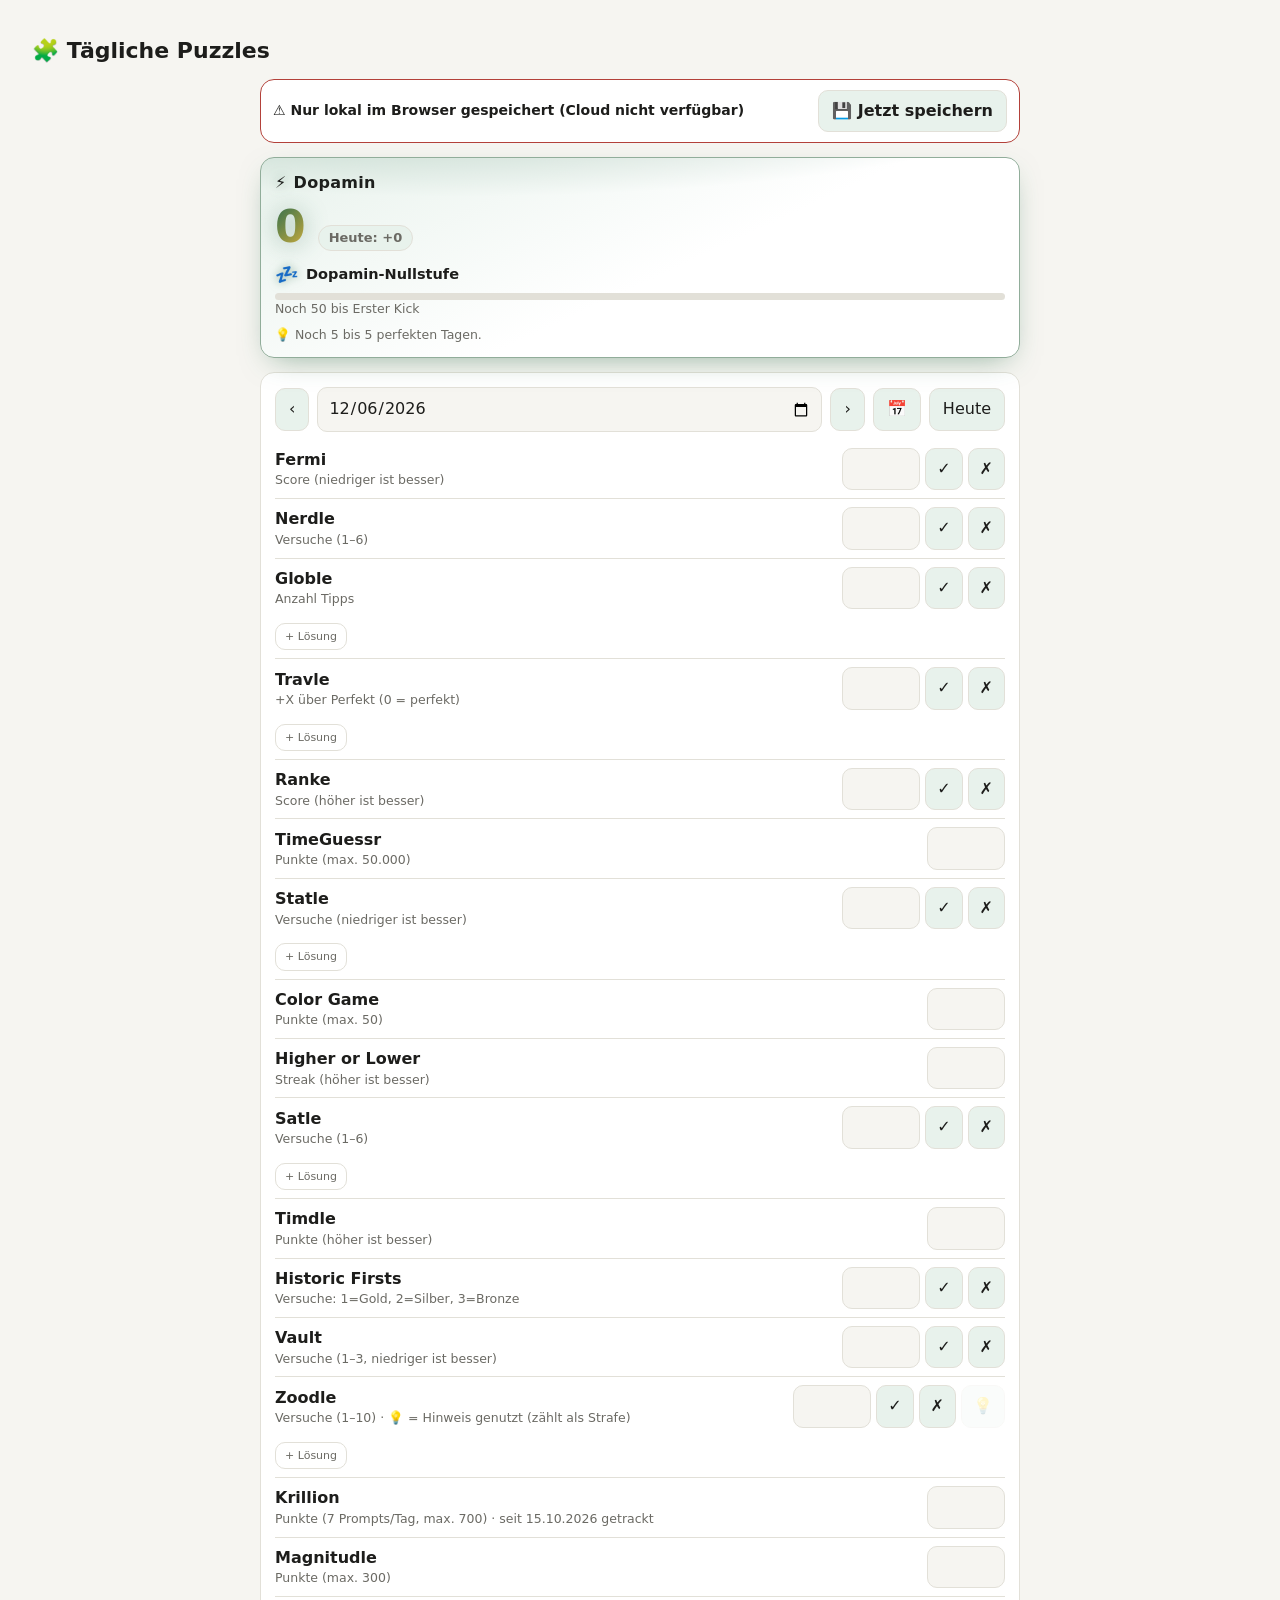
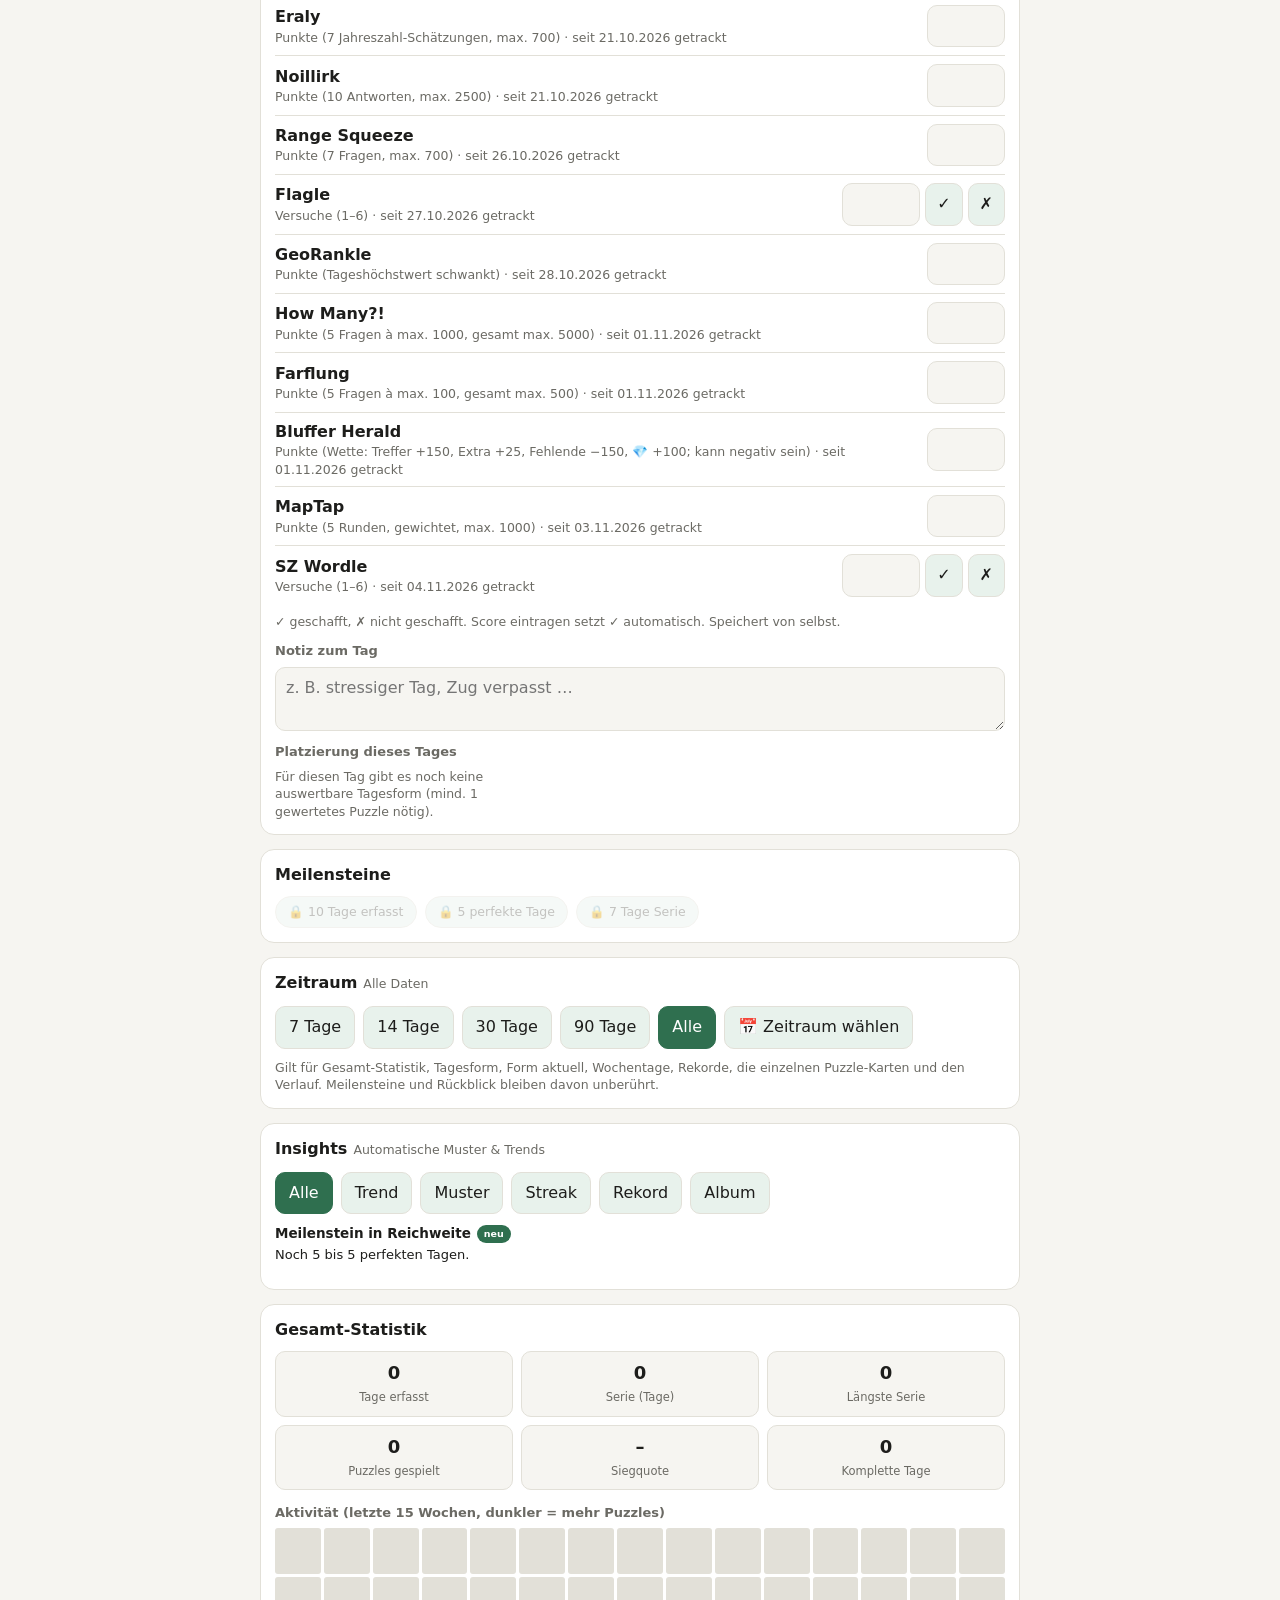
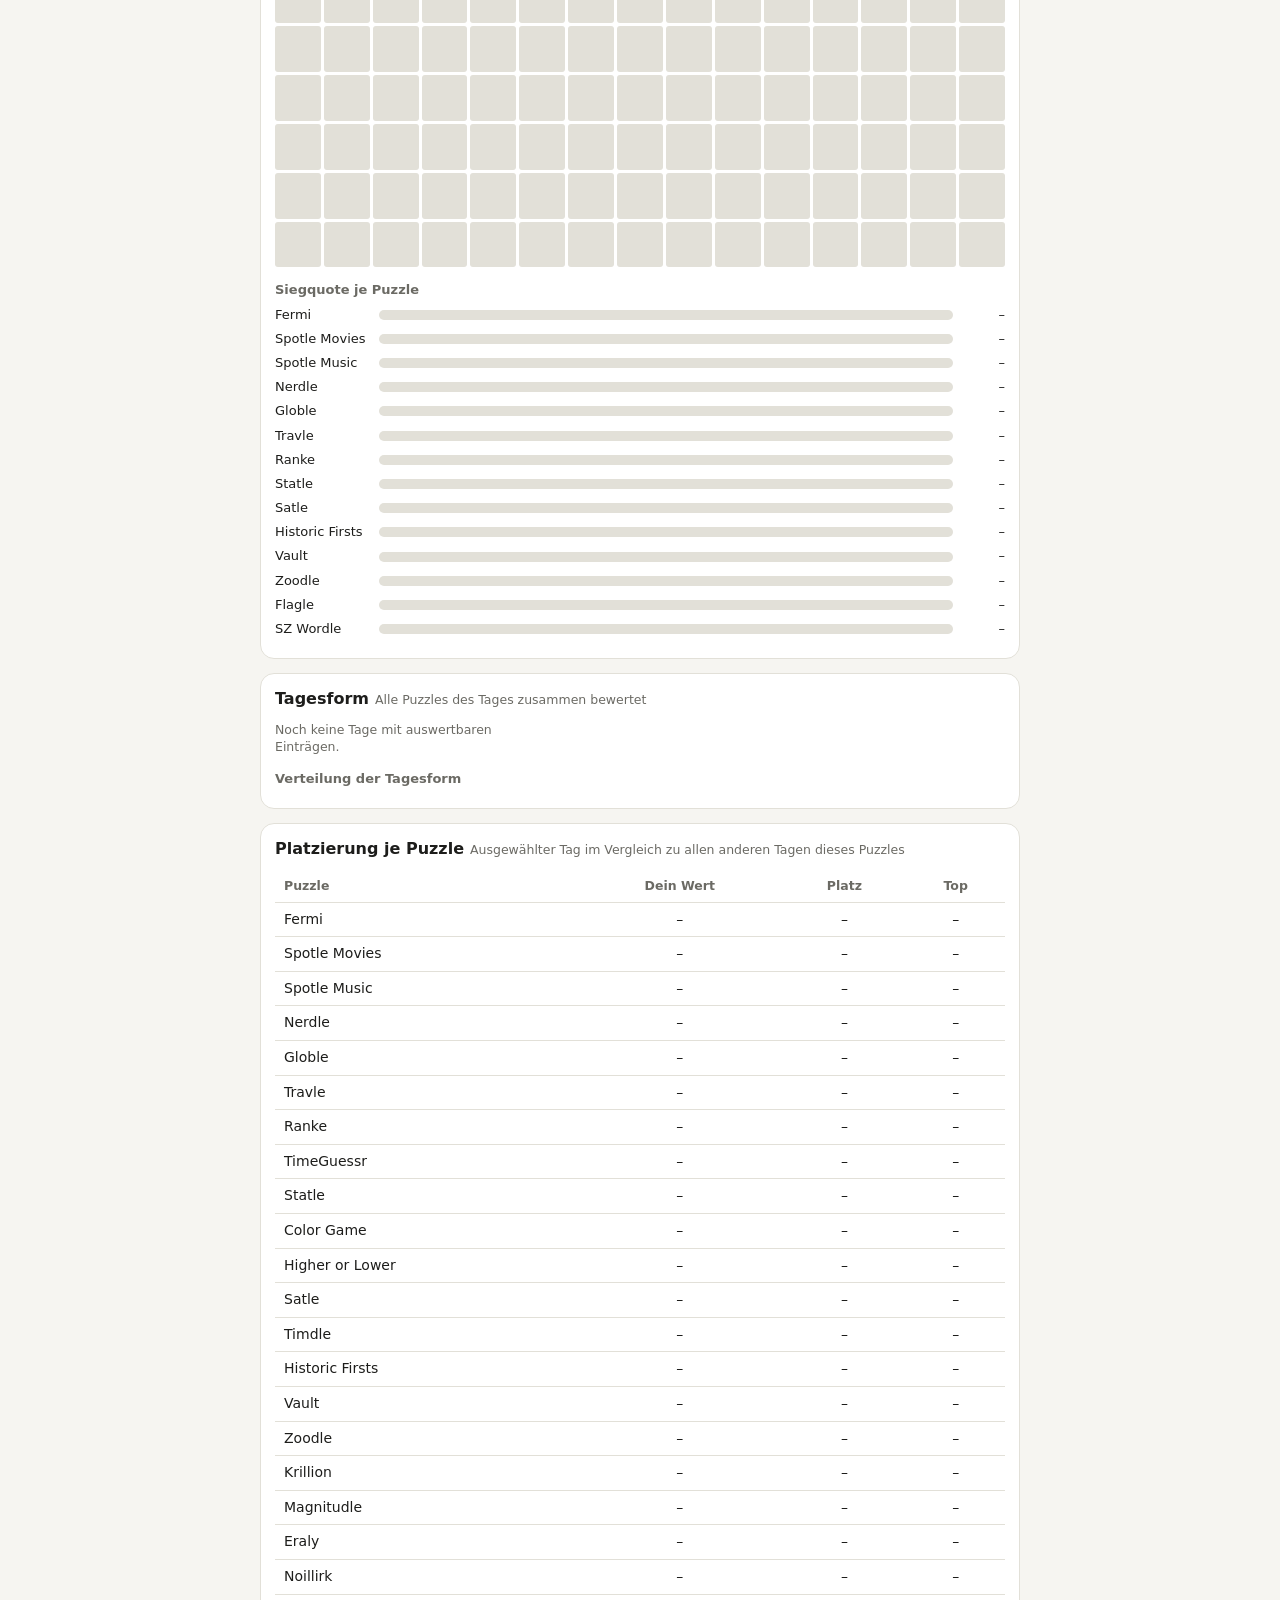
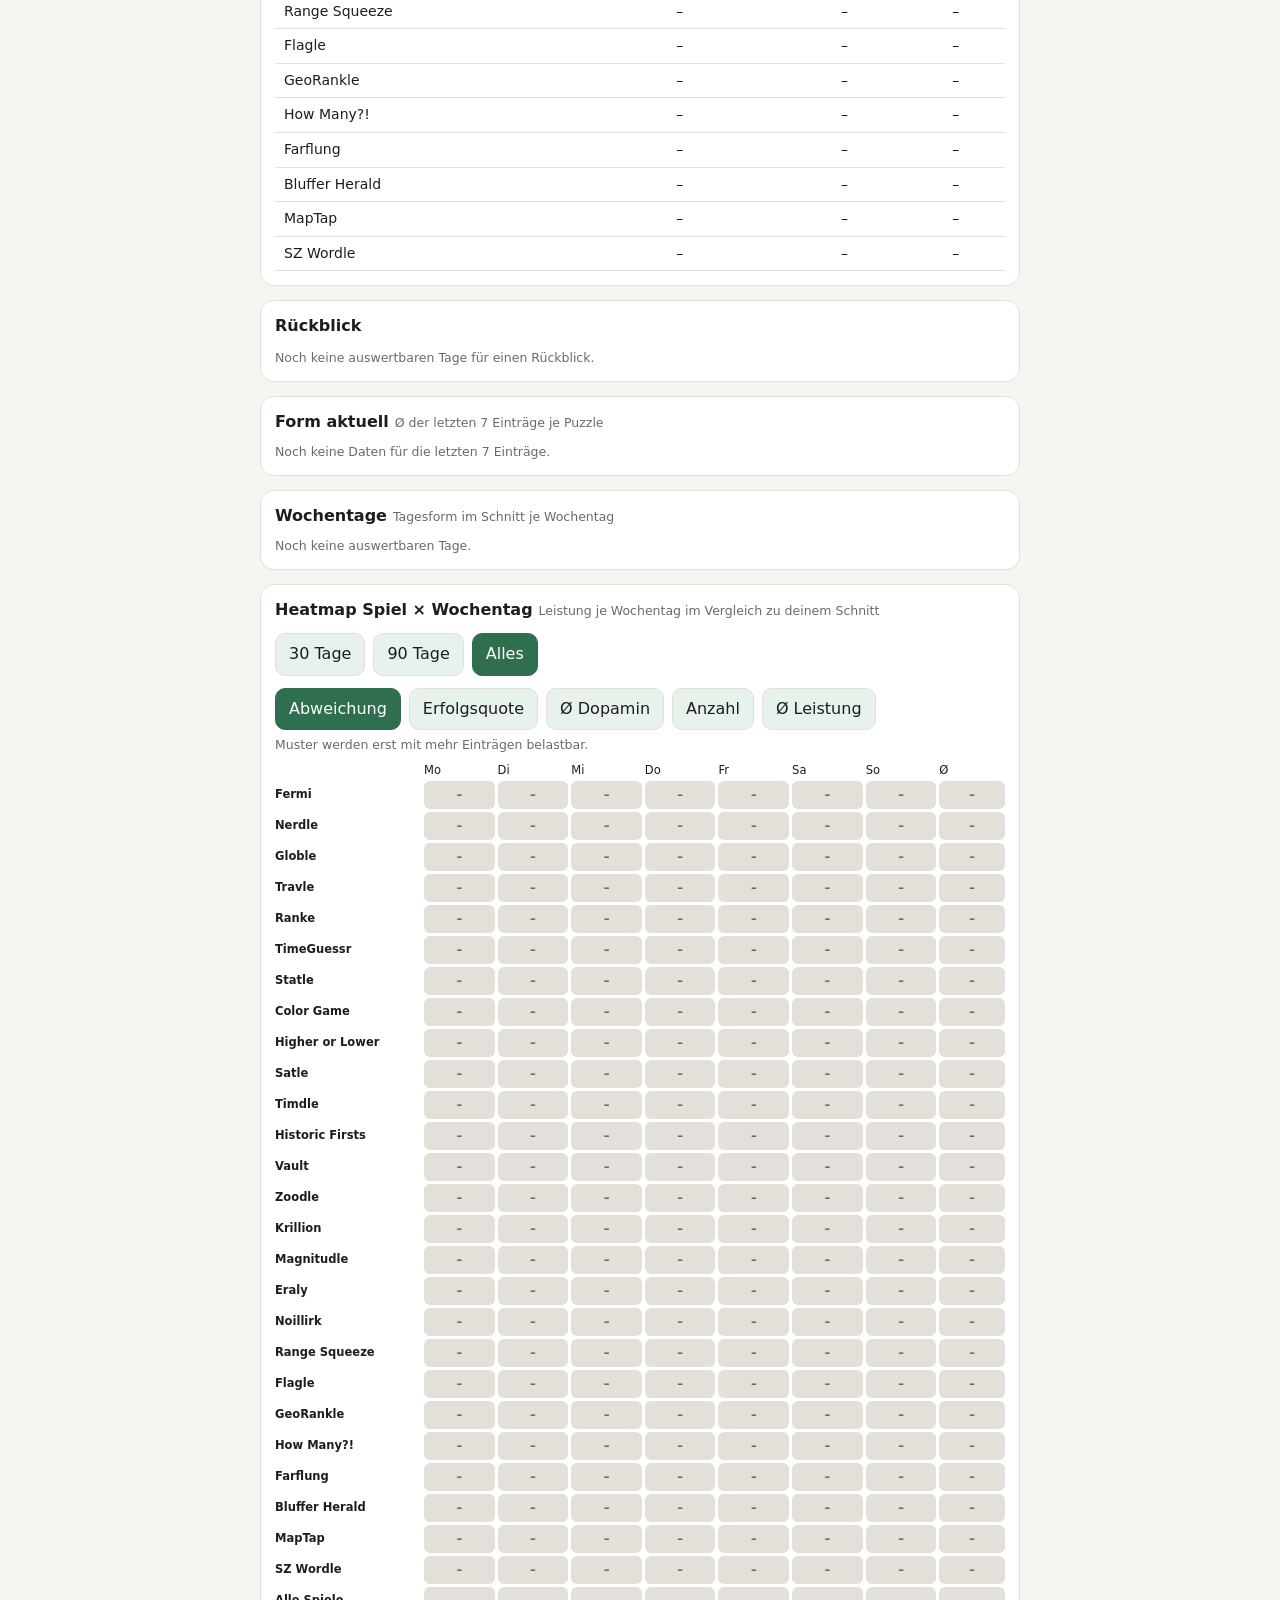
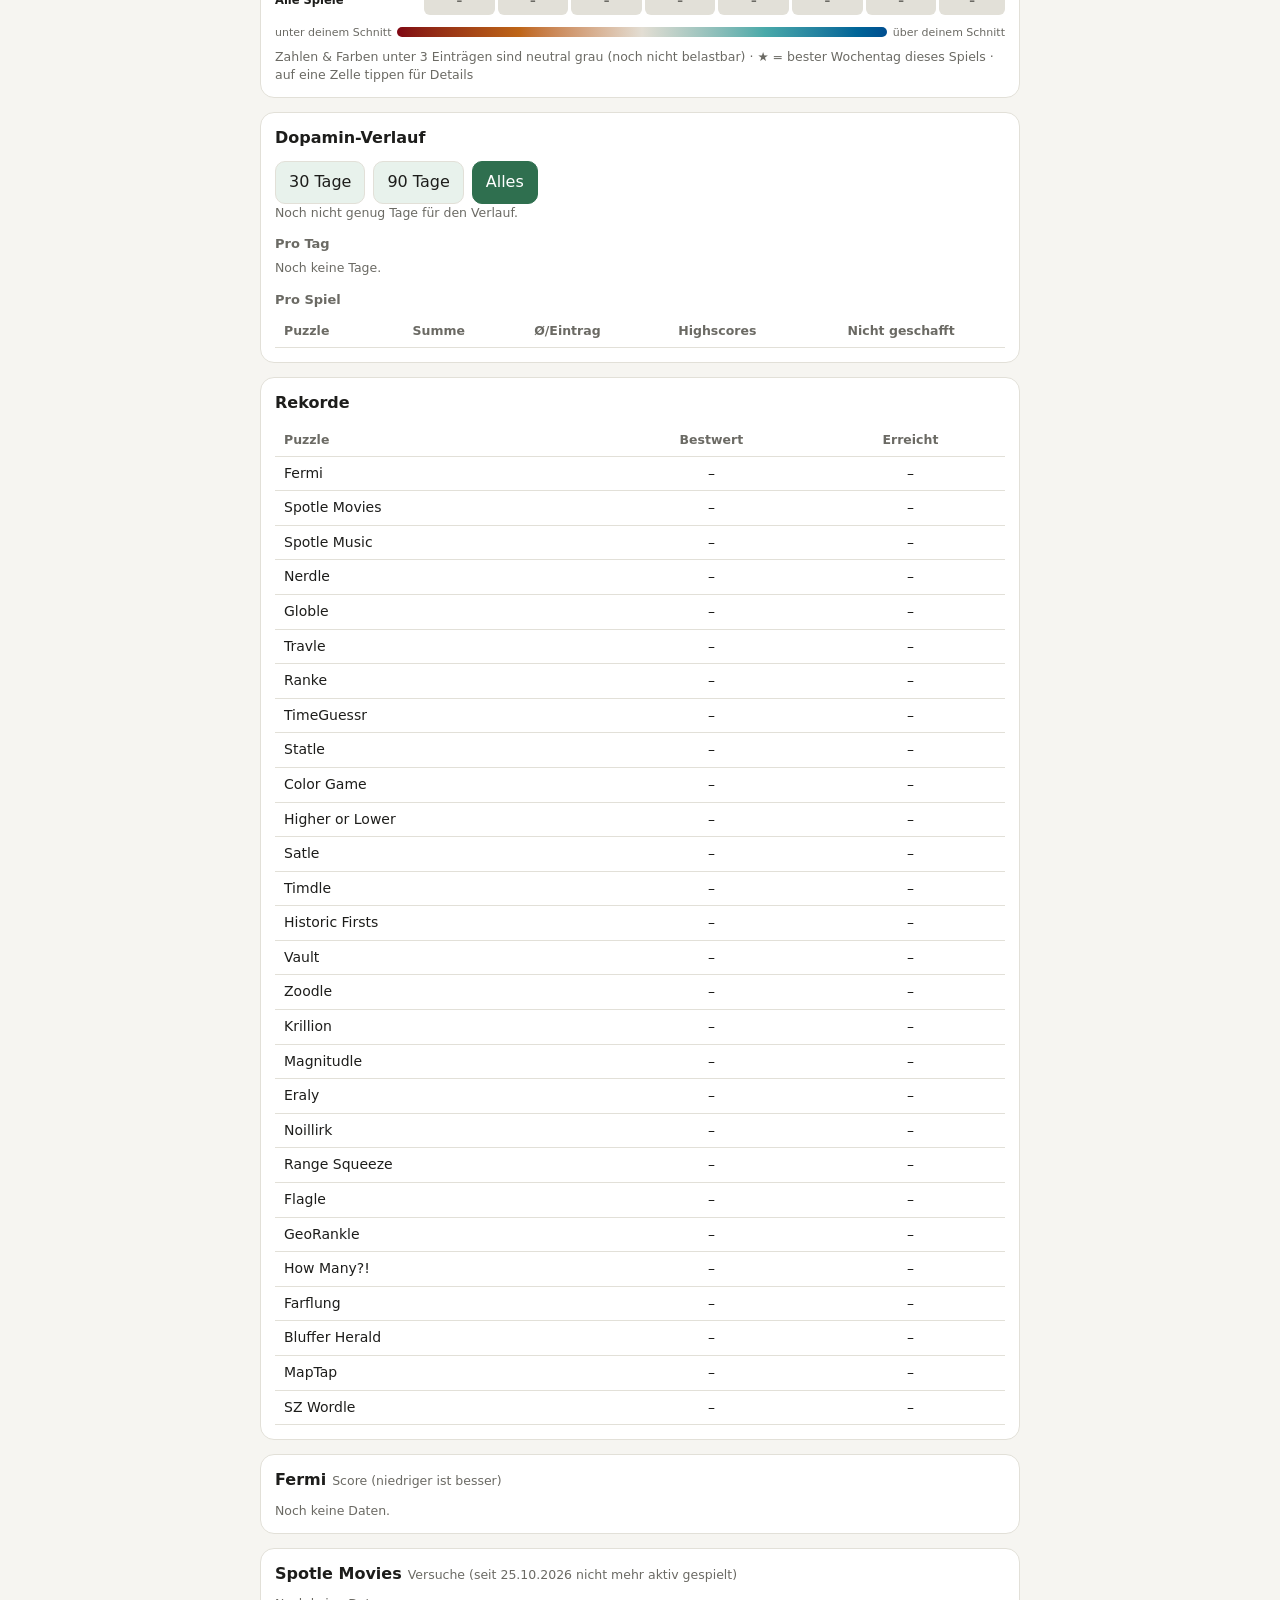
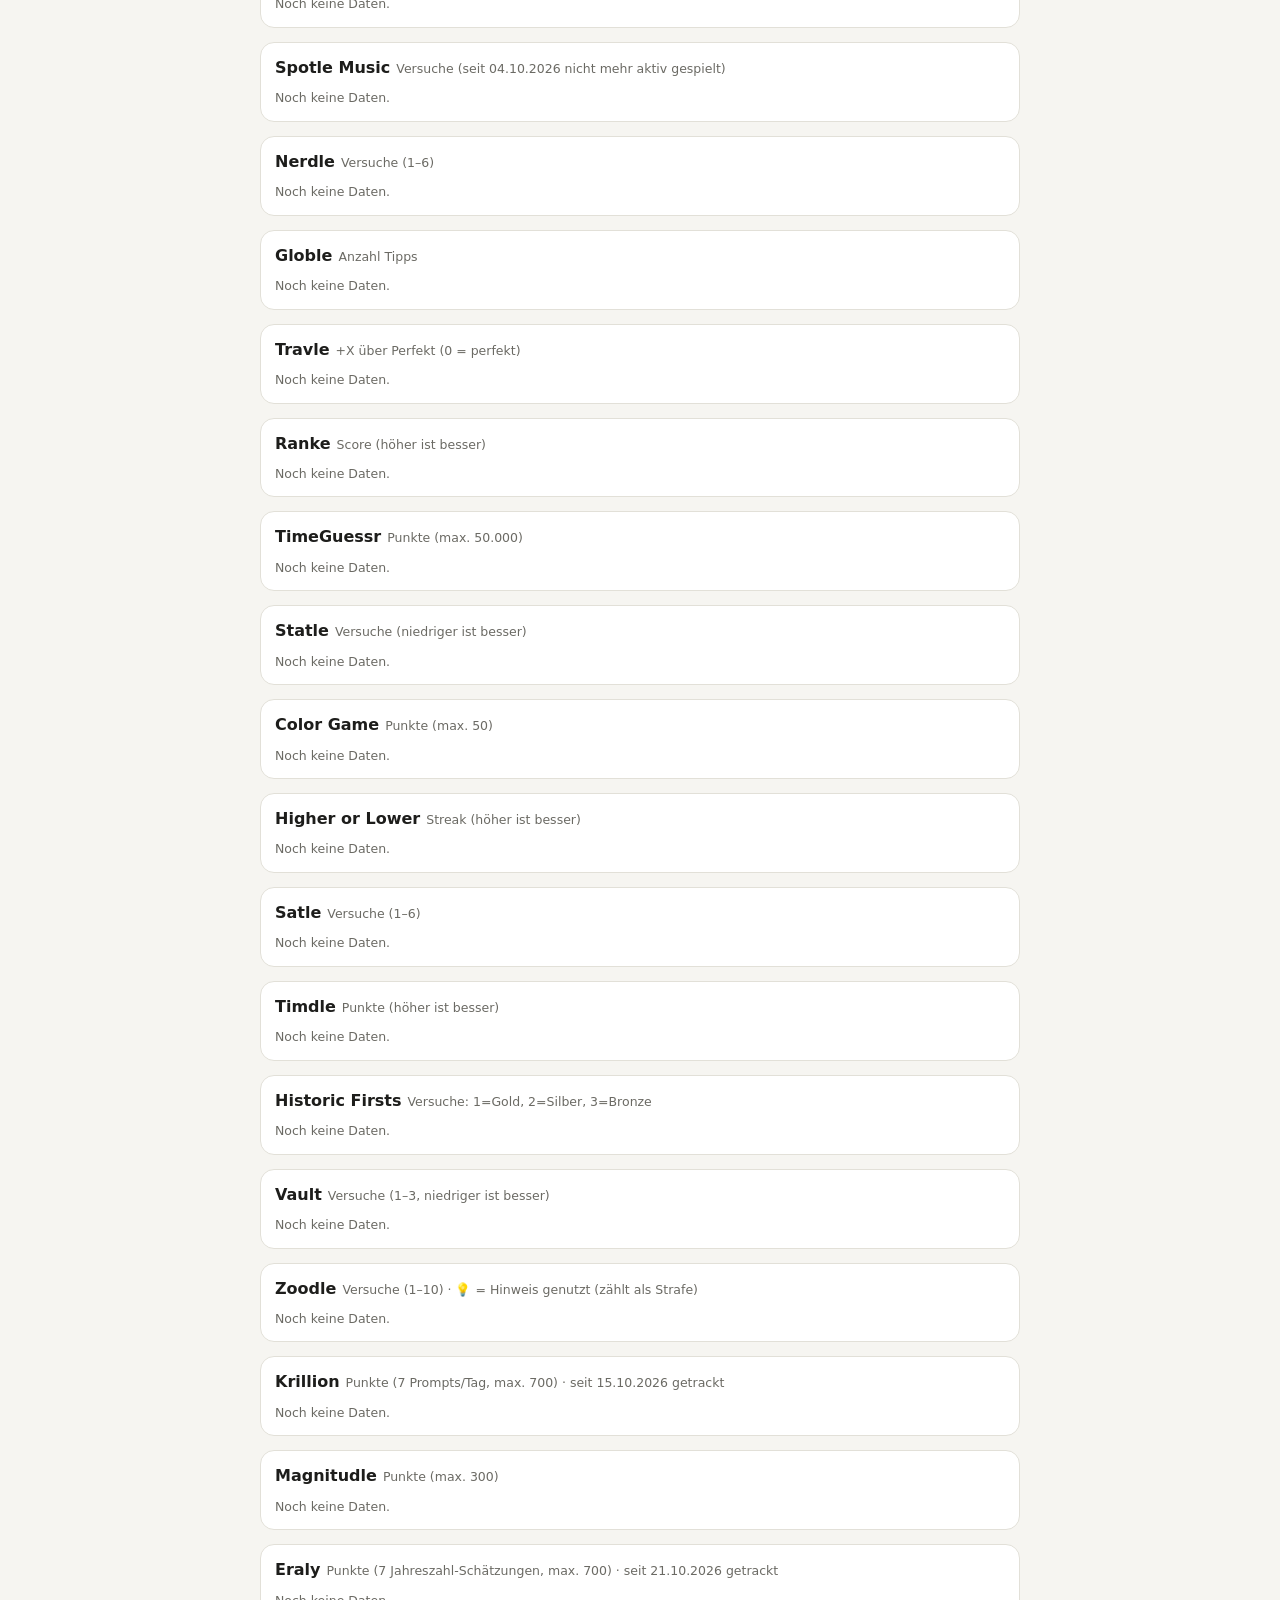
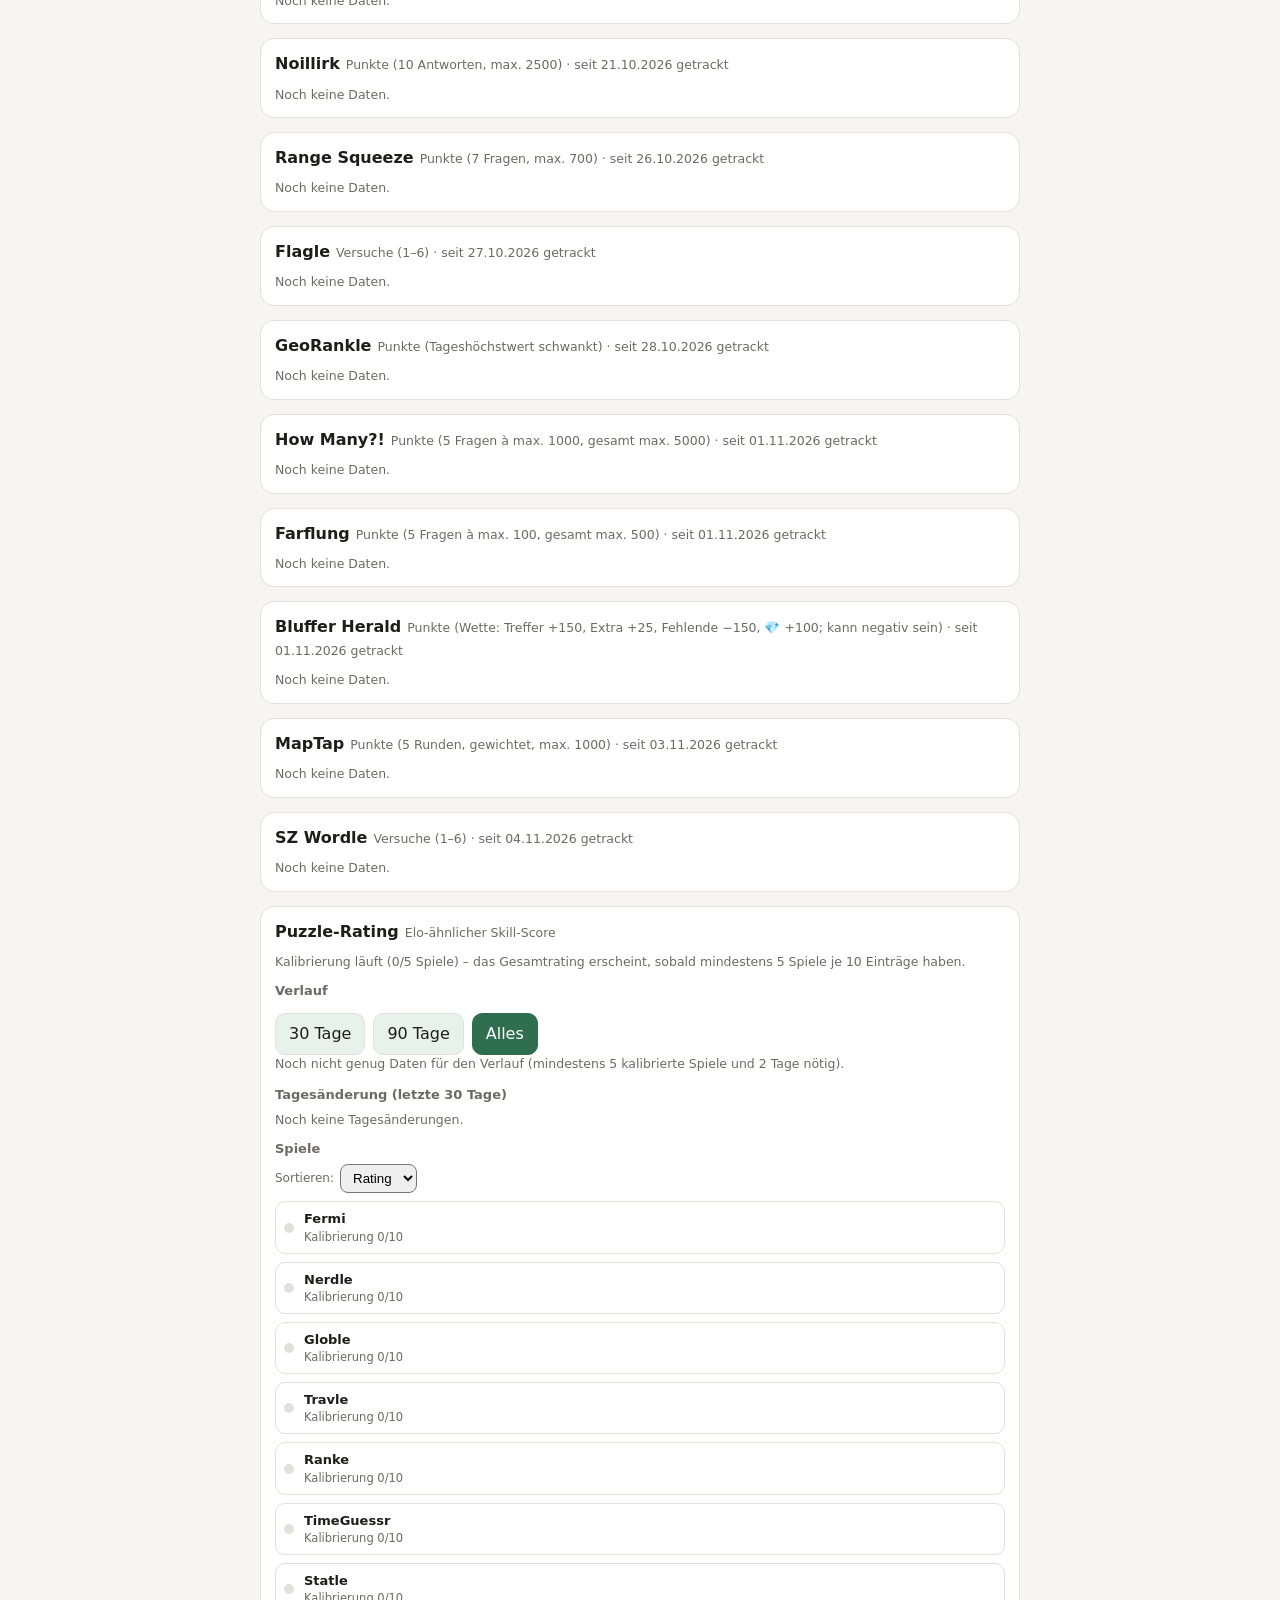
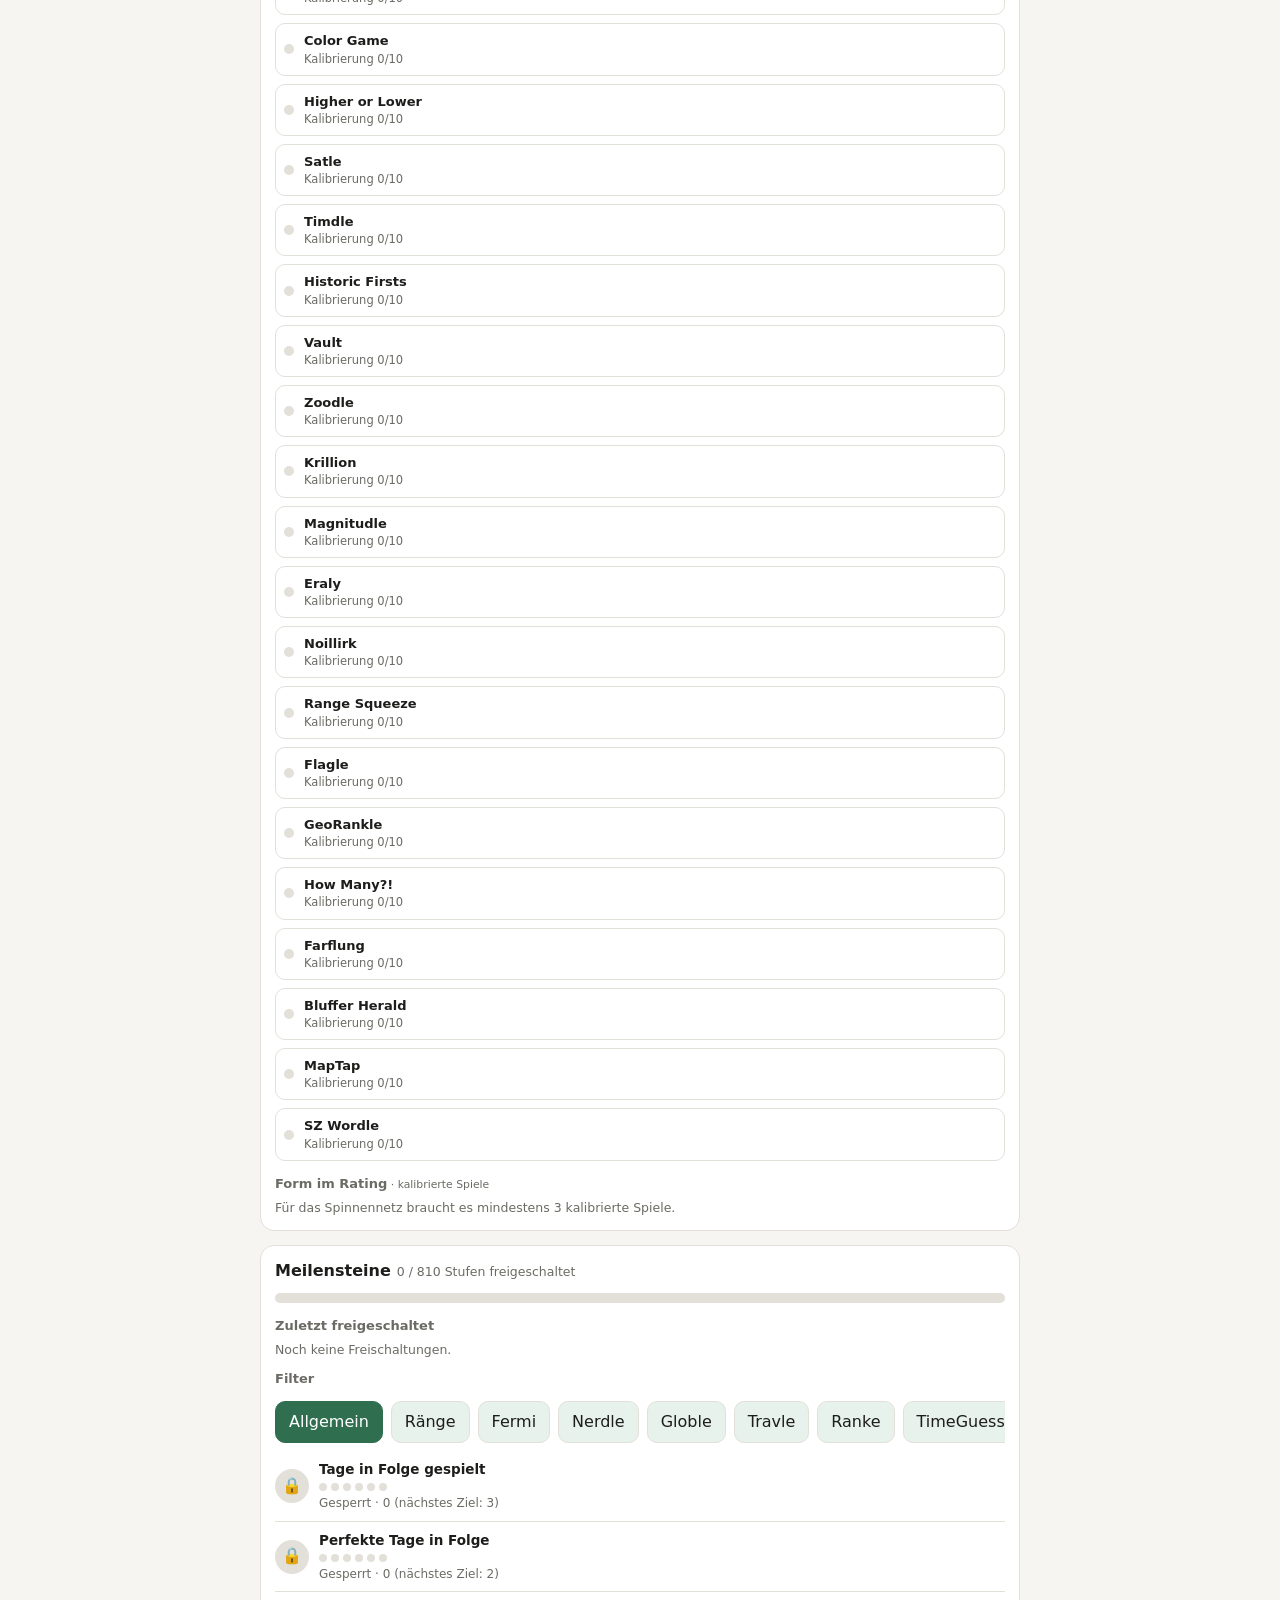
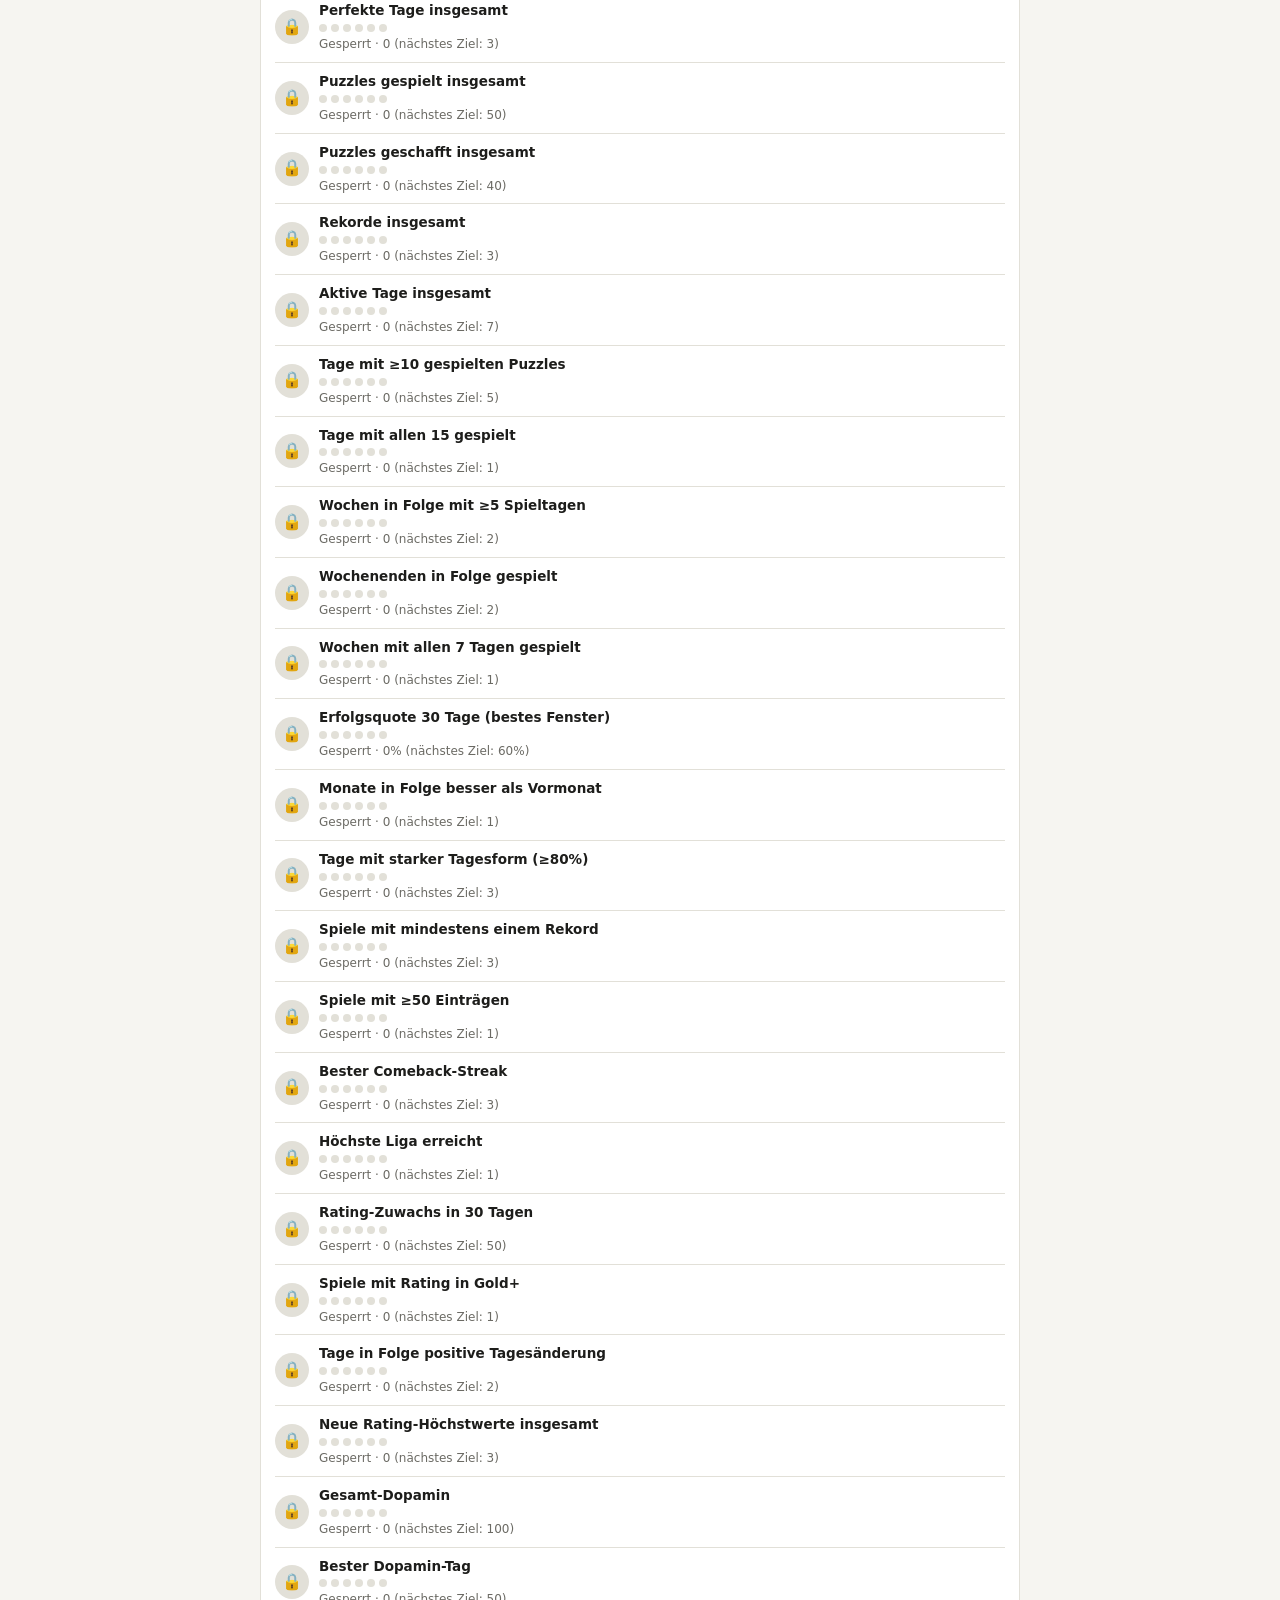
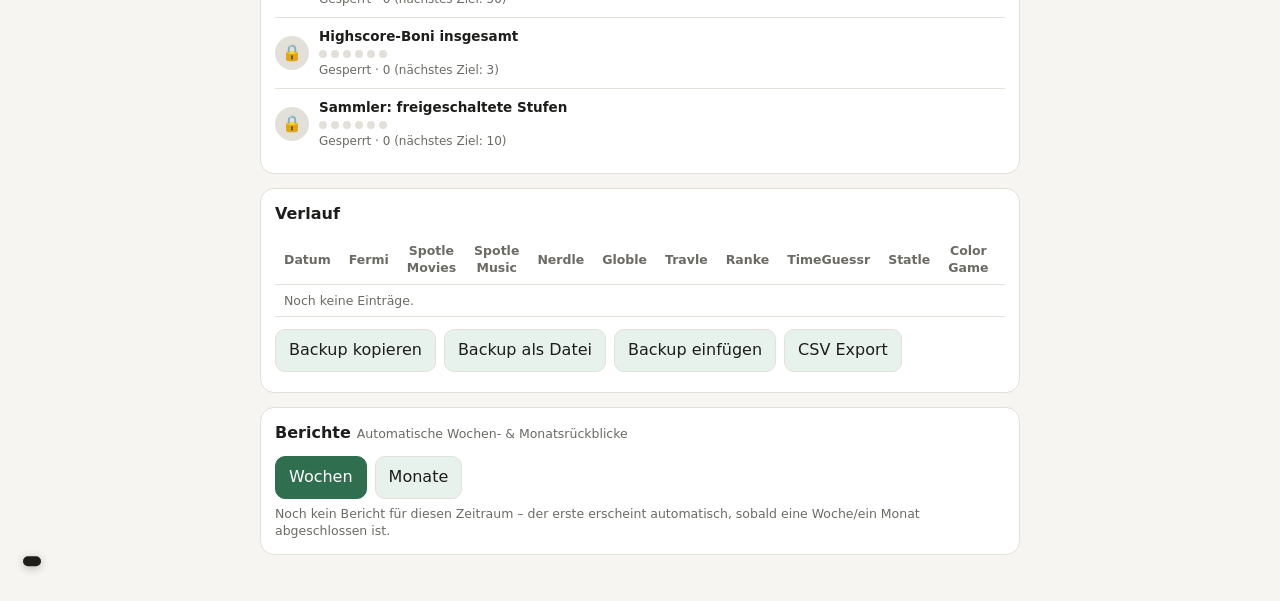
==== commit ea4b6b8b: "SZ Wordle, persönliche Reihenfolge der Eingabefelder Co-Authored-By: Claude Sonnet 5.5 <noreply@anth" ====
--- a/src/tracker-template.html
+++ b/src/tracker-template.html
@@ -413,7 +413,8 @@
  {id:'hm',n:'How Many?!',h:'Punkte (5 Fragen à max. 1000, gesamt max. 5000) · seit 01.11.2026 getrackt',dir:'high',win:0,max:5000},
  {id:'ff',n:'Farflung',h:'Punkte (5 Fragen à max. 100, gesamt max. 500) · seit 01.11.2026 getrackt',dir:'high',win:0,max:500},
  {id:'blf',n:'Bluffer Herald',h:'Punkte (Wette: Treffer +150, Extra +25, Fehlende −150, 💎 +100; kann negativ sein) · seit 01.11.2026 getrackt',dir:'high',win:0},
- {id:'mpt',n:'MapTap',h:'Punkte (5 Runden, gewichtet, max. 1000) · seit 03.11.2026 getrackt',dir:'high',win:0,max:1000}
+ {id:'mpt',n:'MapTap',h:'Punkte (5 Runden, gewichtet, max. 1000) · seit 03.11.2026 getrackt',dir:'high',win:0,max:1000},
+ {id:'szw',n:'SZ Wordle',h:'Versuche (1–6) · seit 04.11.2026 getrackt',dir:'low',win:1,max:6}
 ];
 const HINT_PENALTY=2;
 const GA=G.filter(g=>g.active!==false);
@@ -1369,7 +1370,7 @@
   case 'era':return n>=600?100:n>=450?50:n>=300?25:n>=150?5:n>=50?-10:-20;
   case 'noi':return n>=2150?100:n>=1600?50:n>=1075?25:n>=535?5:n>=180?-10:-20;
   case 'rsq':return n>=600?100:n>=450?50:n>=300?25:n>=150?5:n>=50?-10:-20;
-  case 'fla':return n===1?100:n===2?50:n===3?25:n===4?12:n===5?-10:-20;
+  case 'fla':case 'szw':return n===1?100:n===2?50:n===3?25:n===4?12:n===5?-10:-20;
   case 'geo':return n>=600?100:n>=450?50:n>=300?25:n>=150?5:n>=50?-10:-20;
   case 'hm':return n>=4300?100:n>=3200?50:n>=2150?25:n>=1070?5:n>=360?-10:-20;
   case 'ff':return n>=430?100:n>=320?50:n>=215?25:n>=107?5:n>=36?-10:-20;
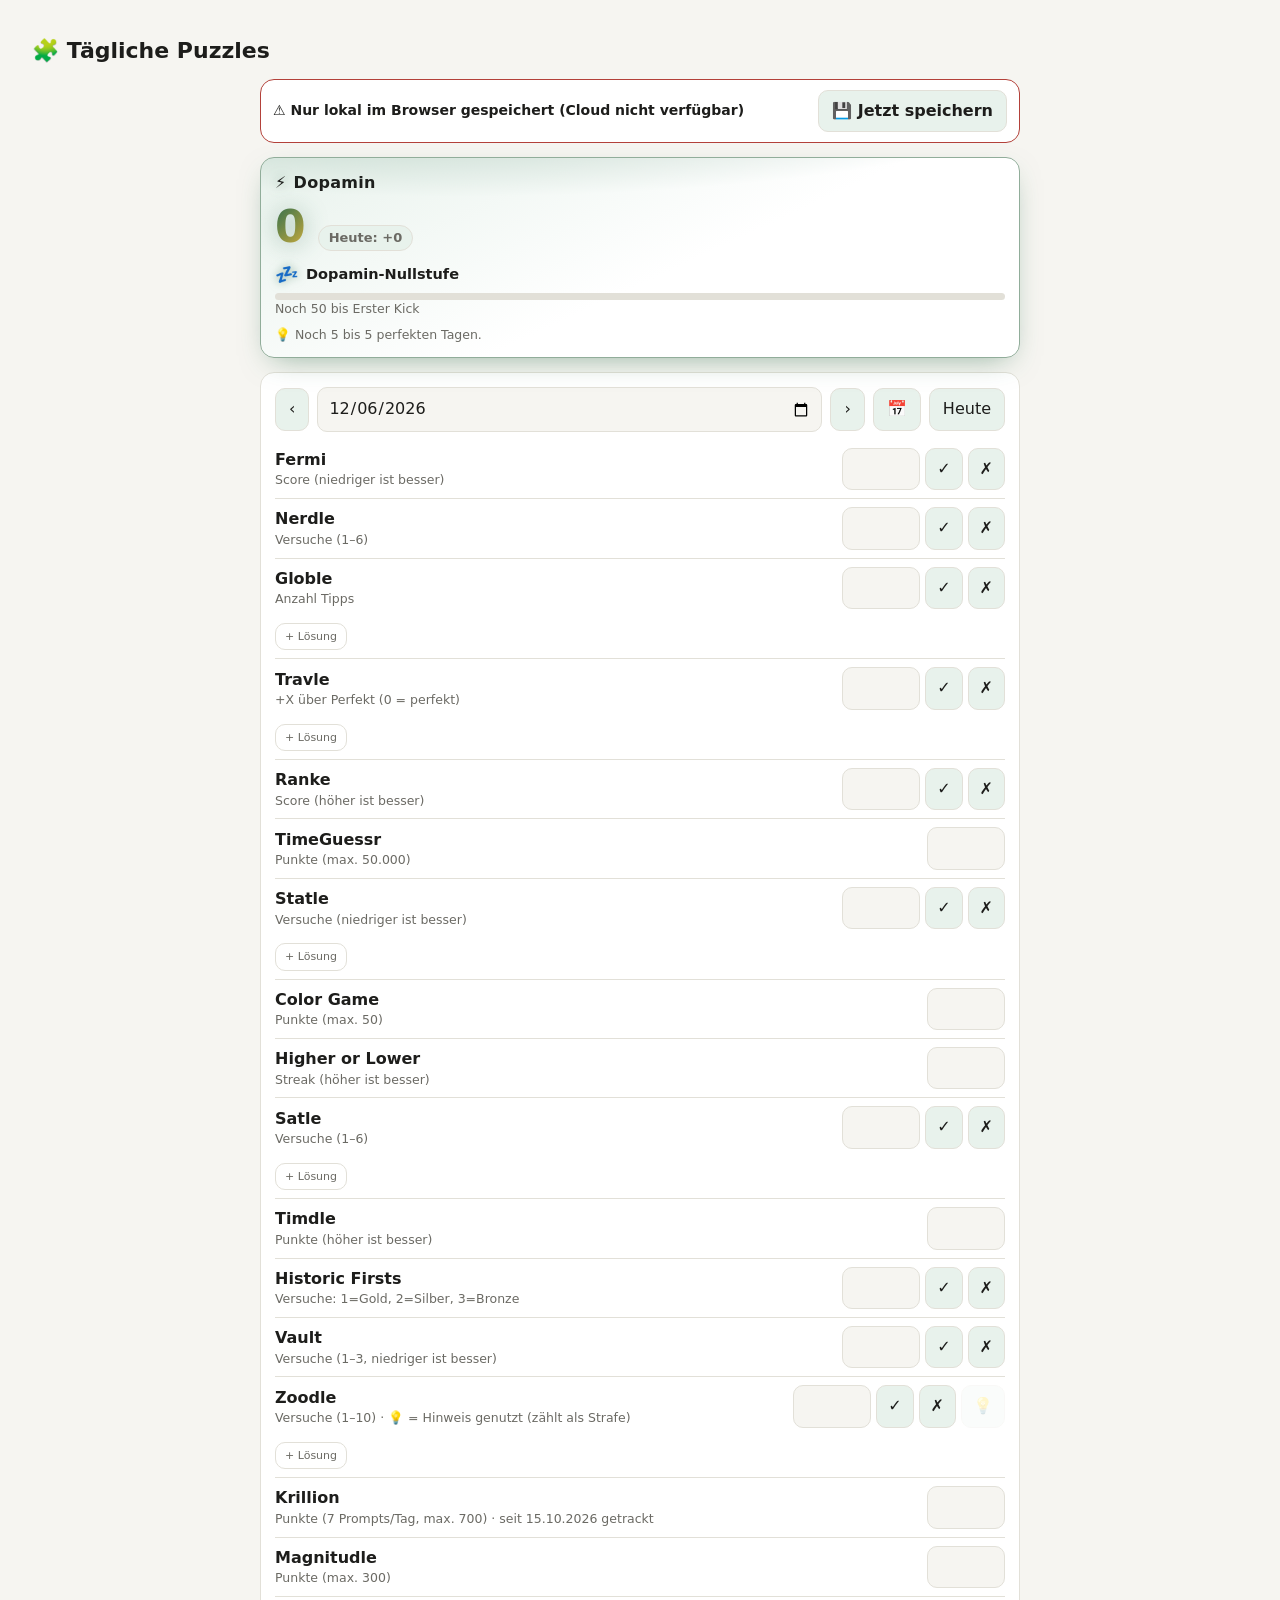
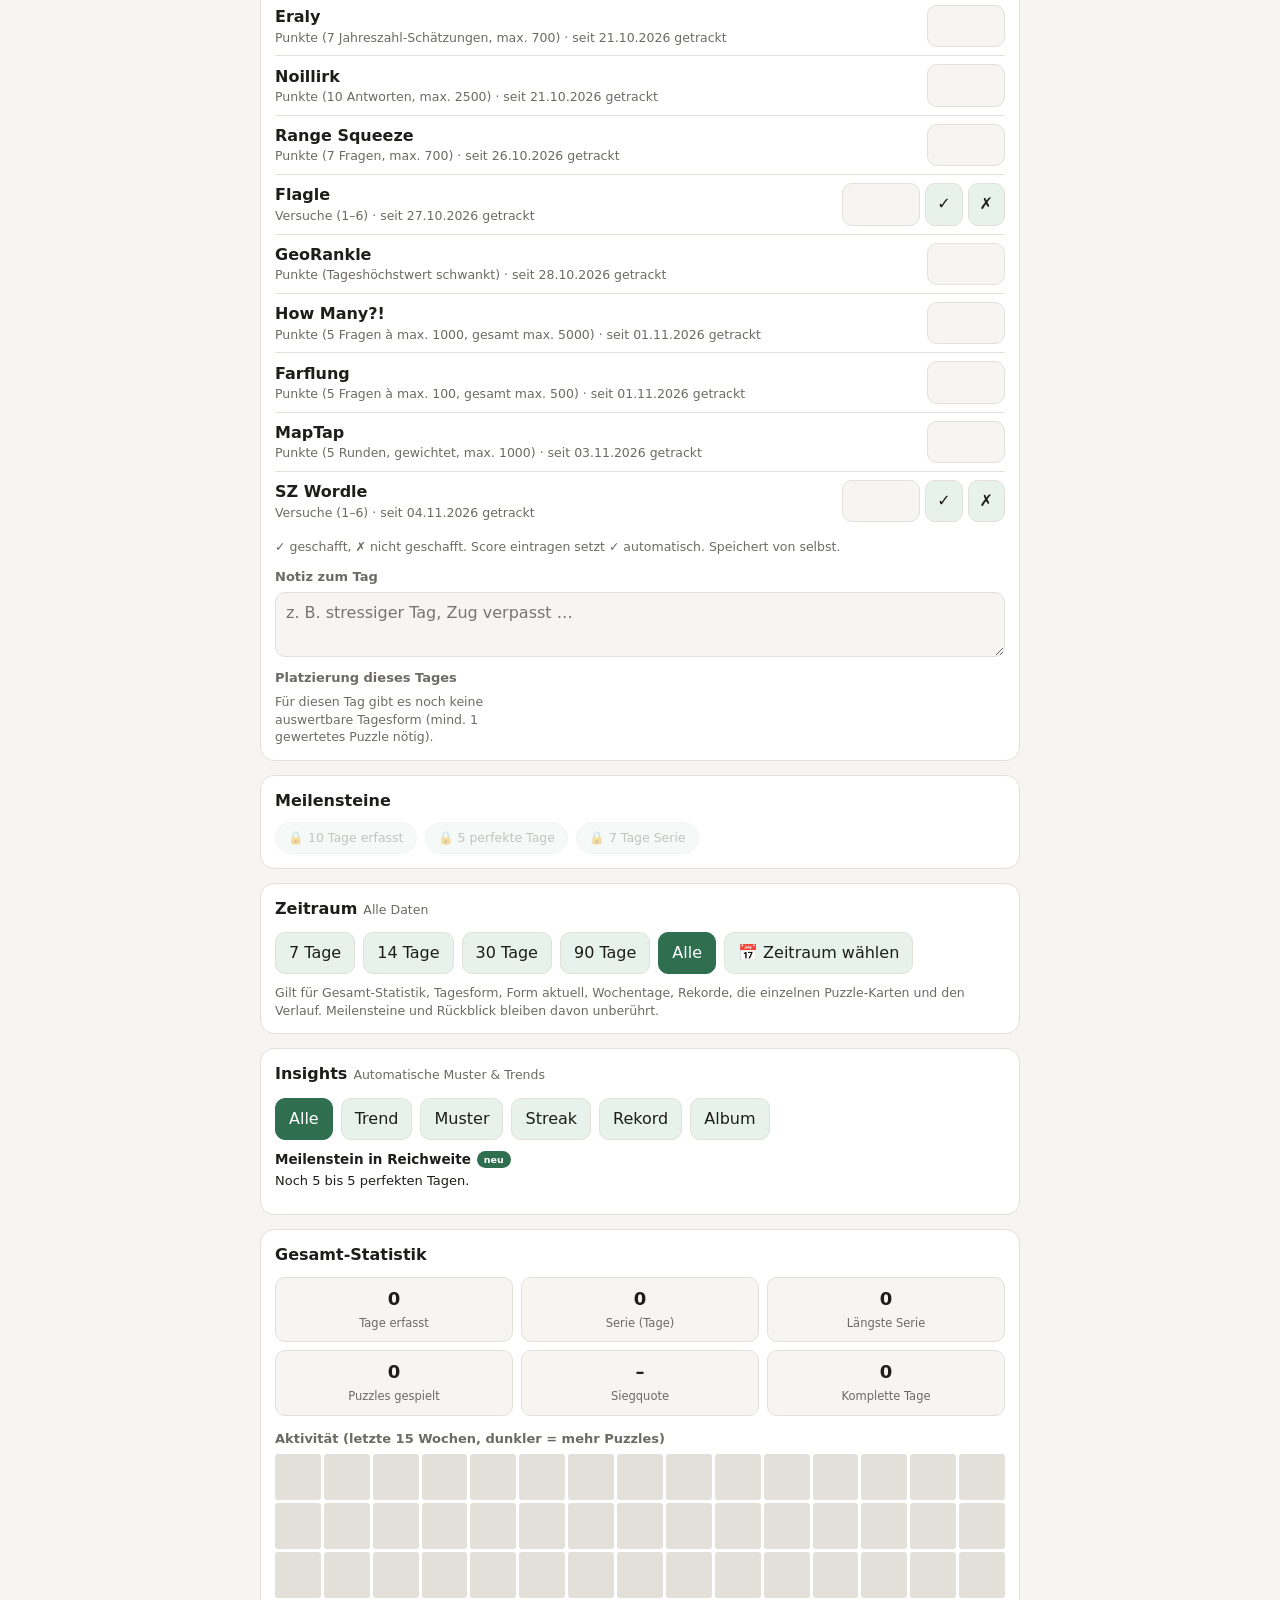
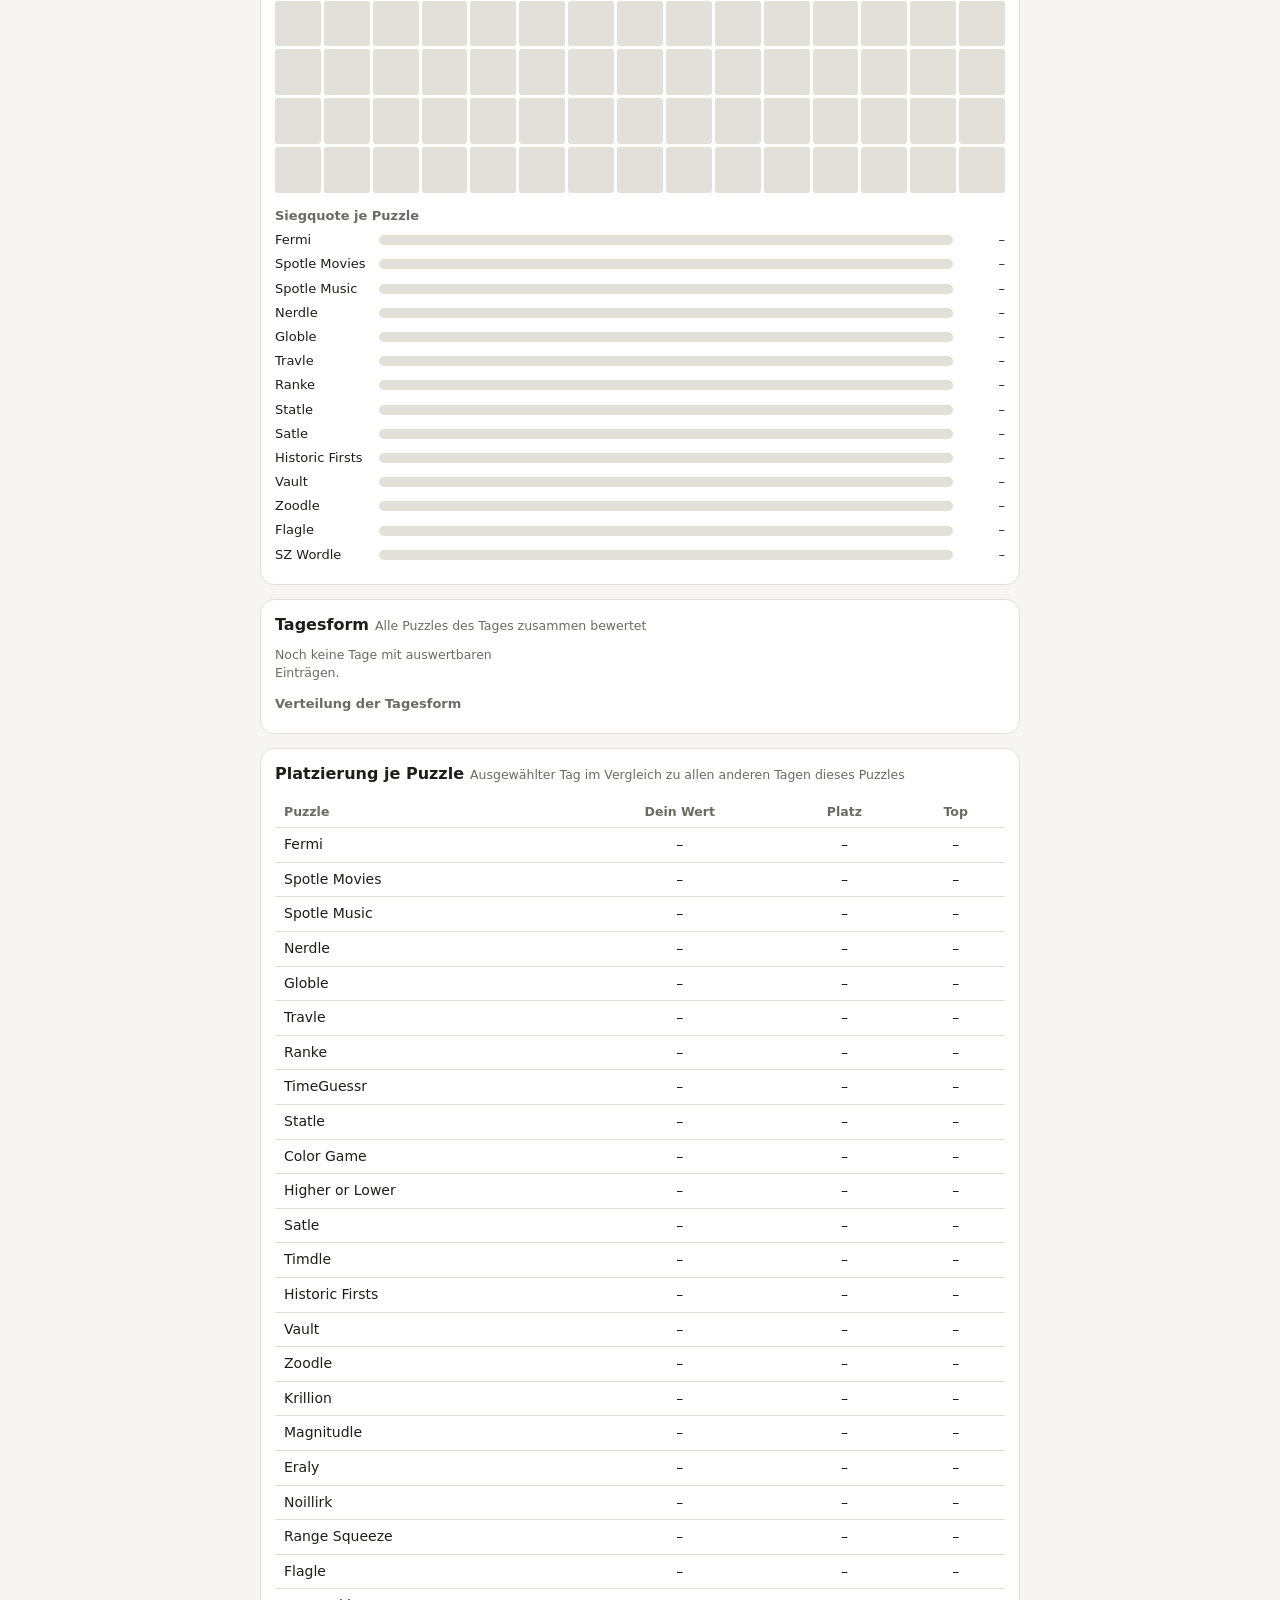
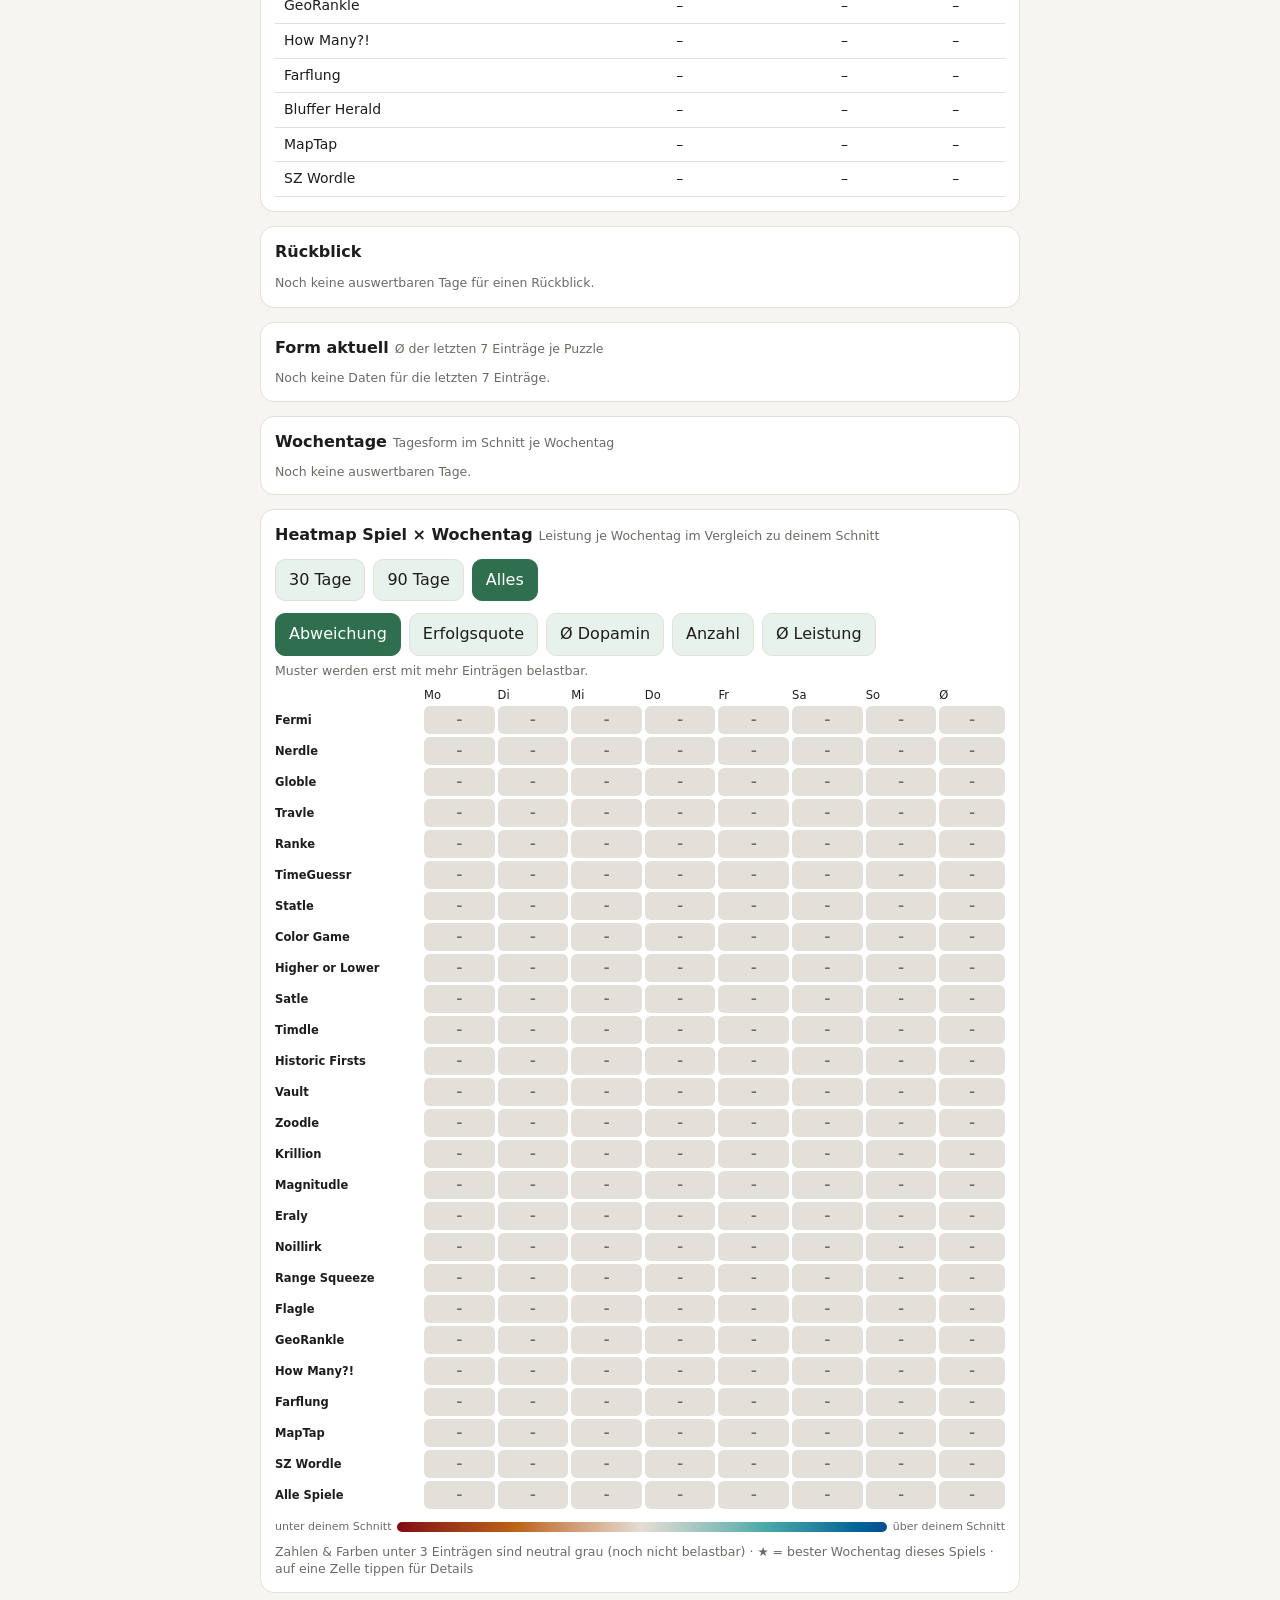
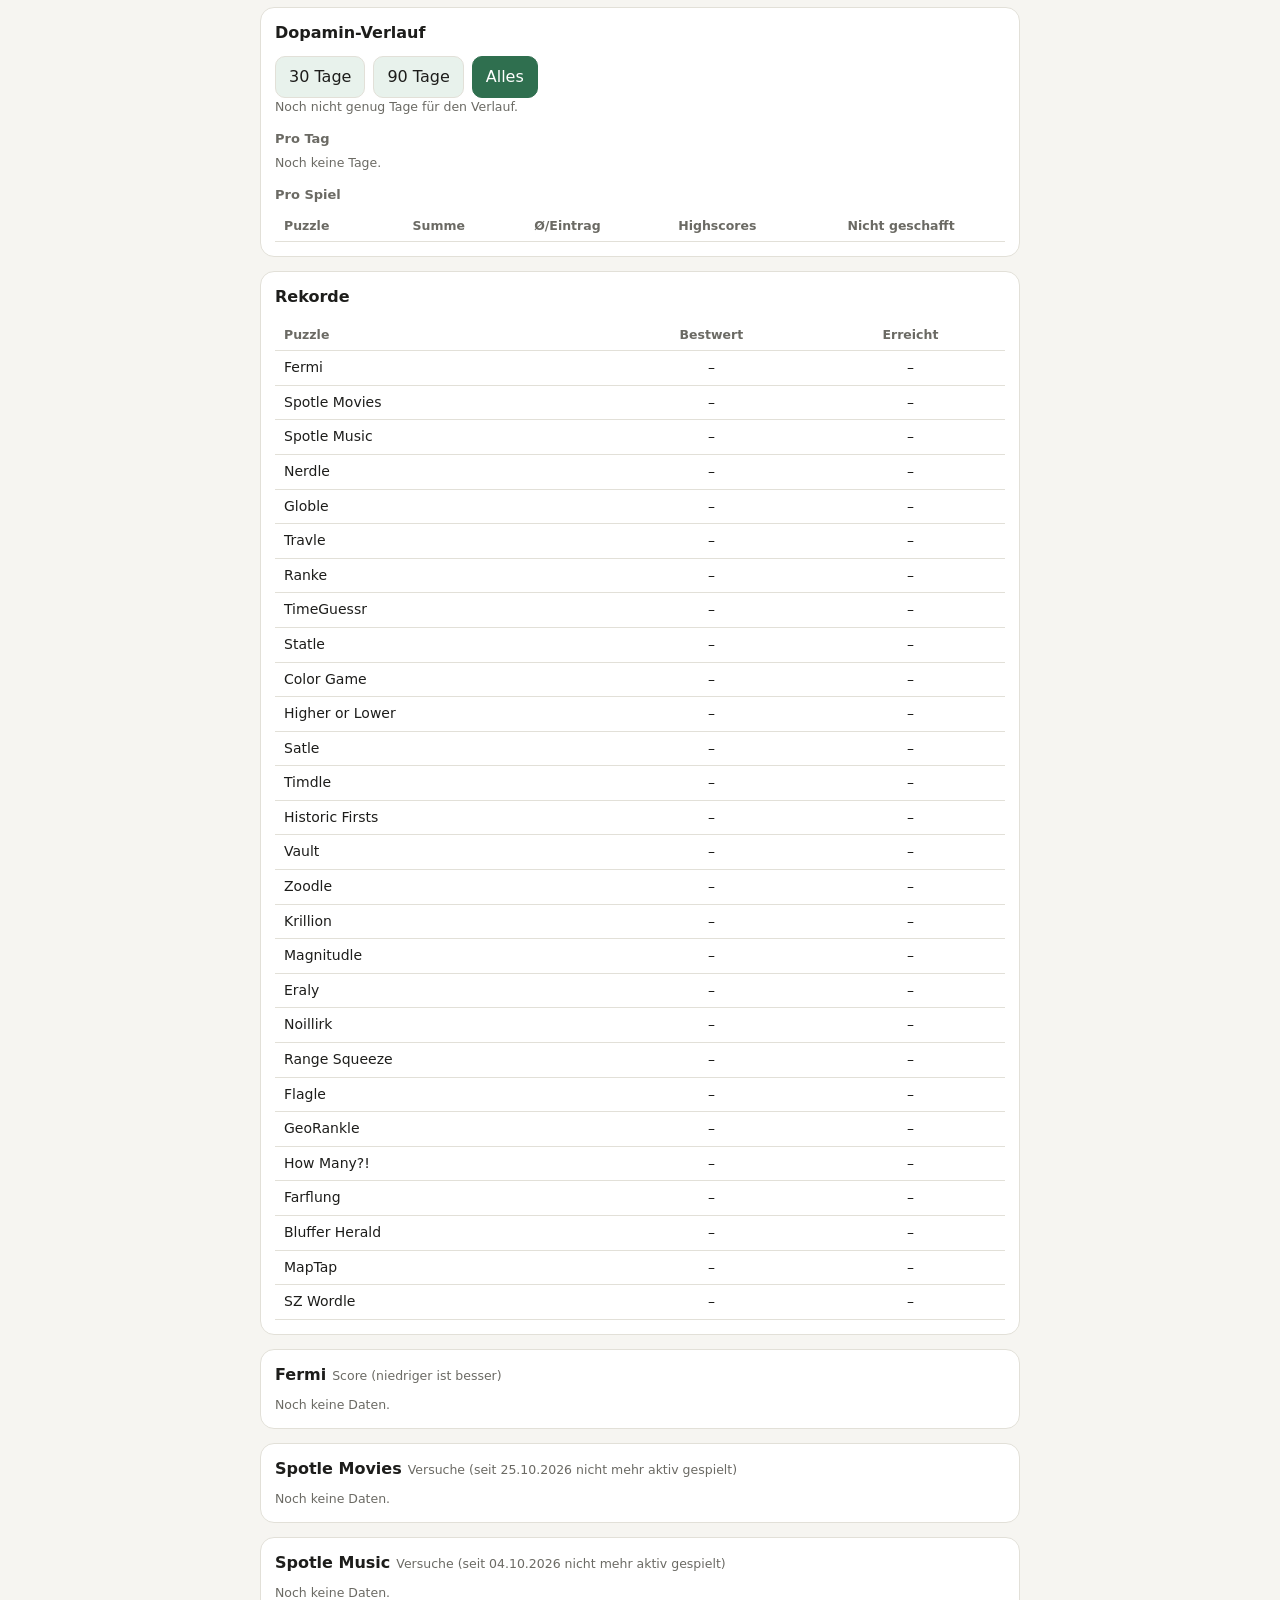
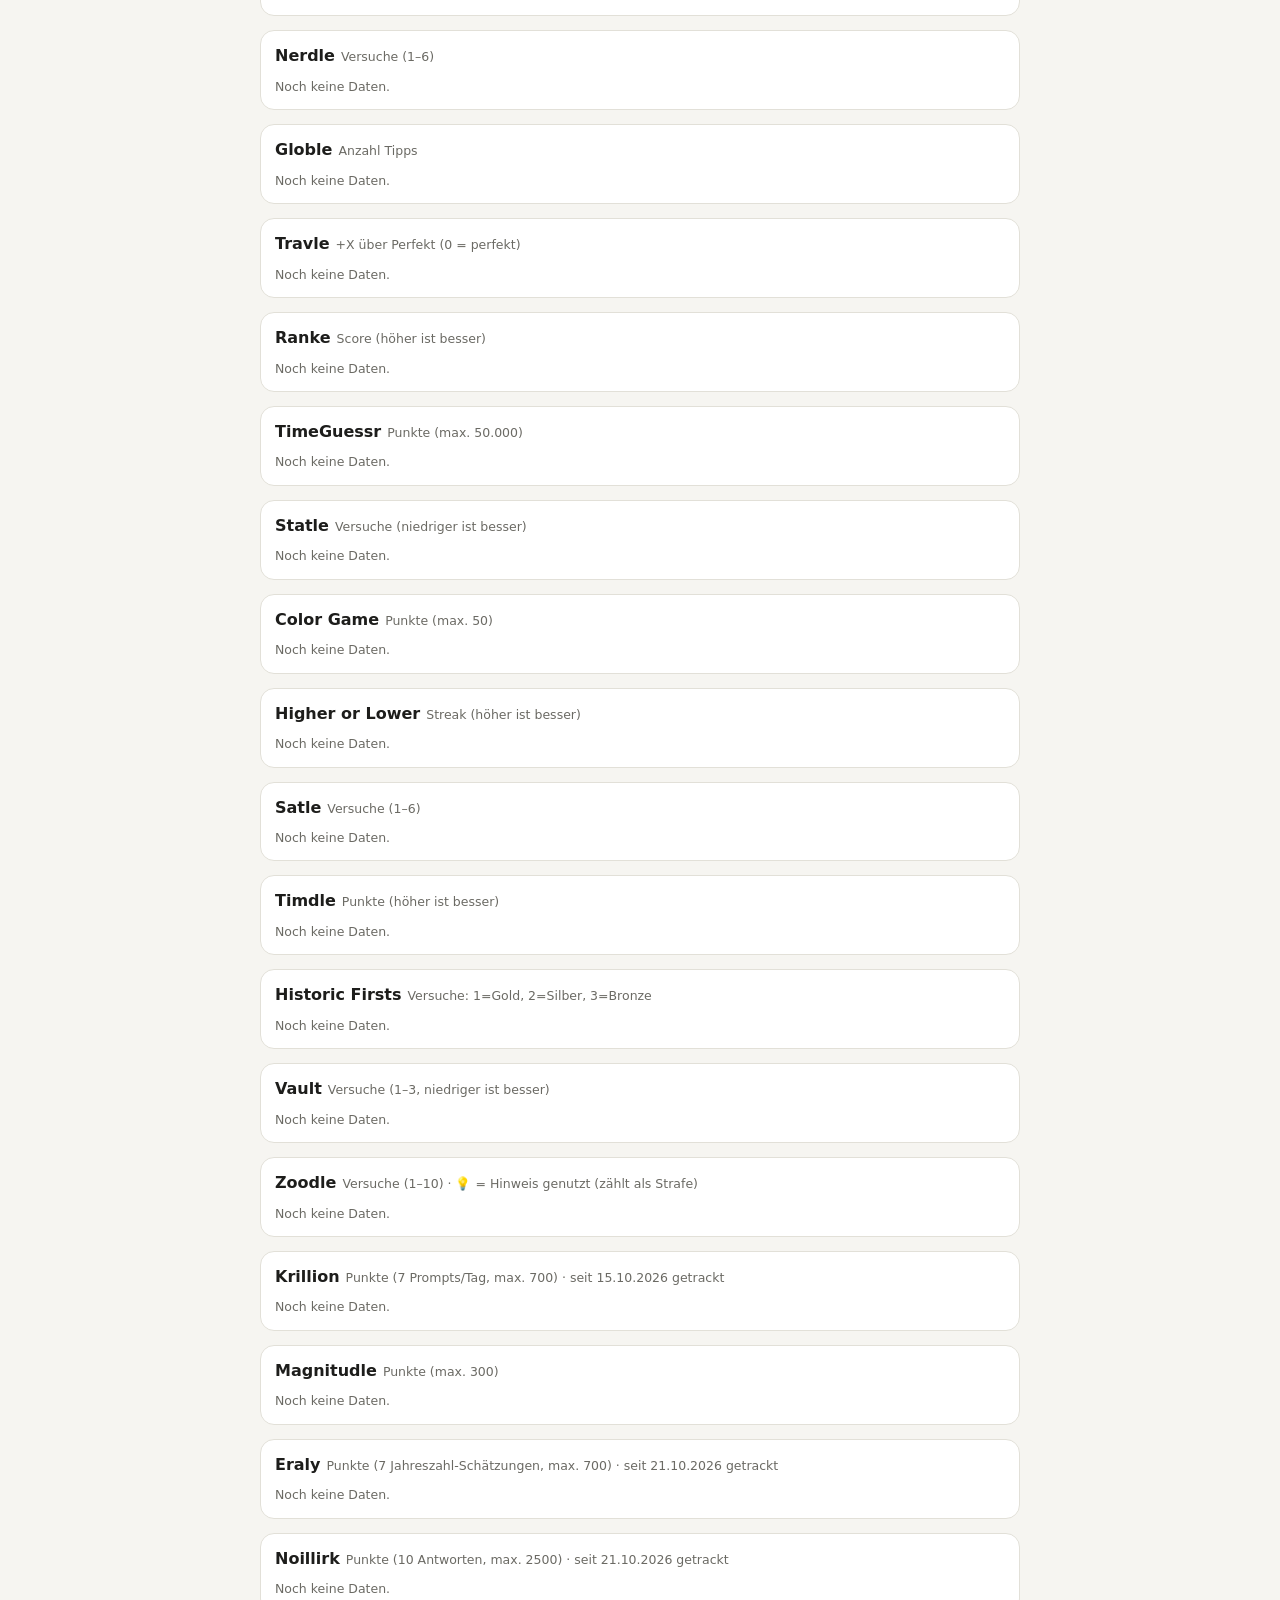
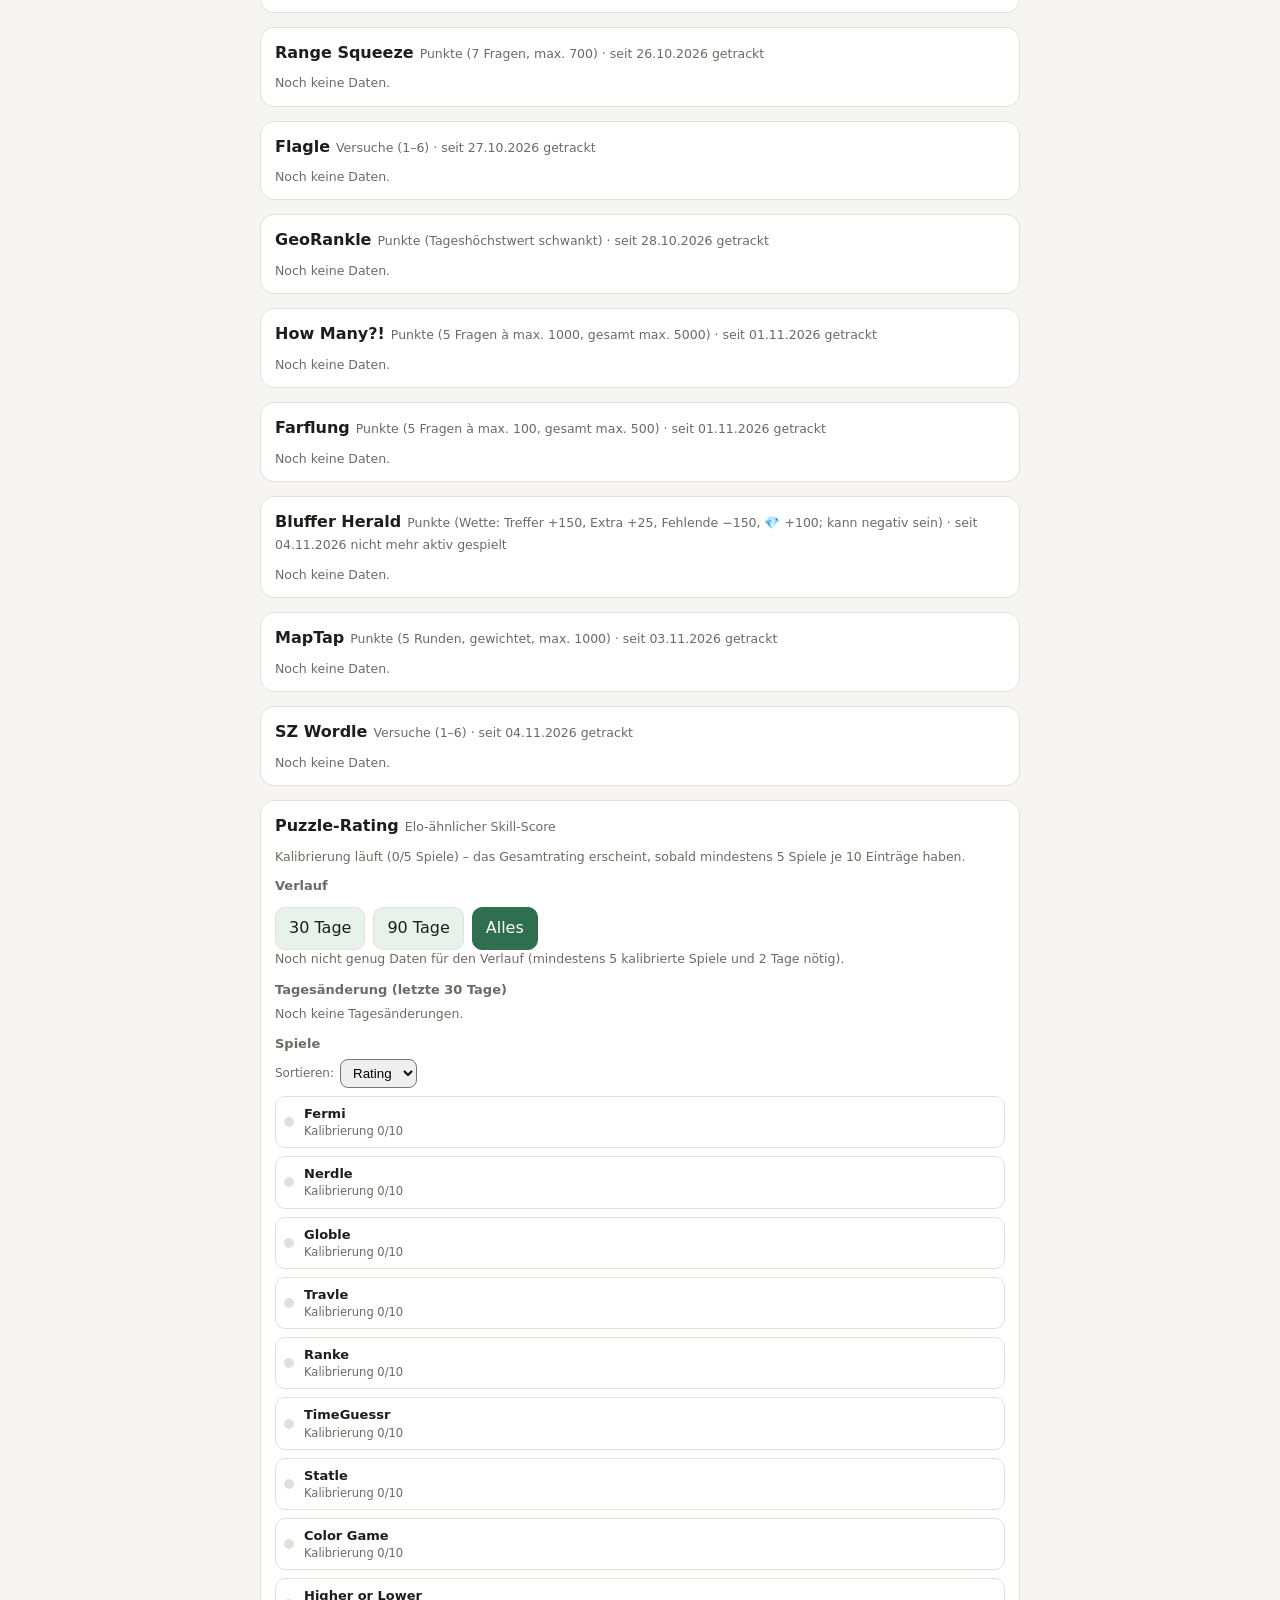
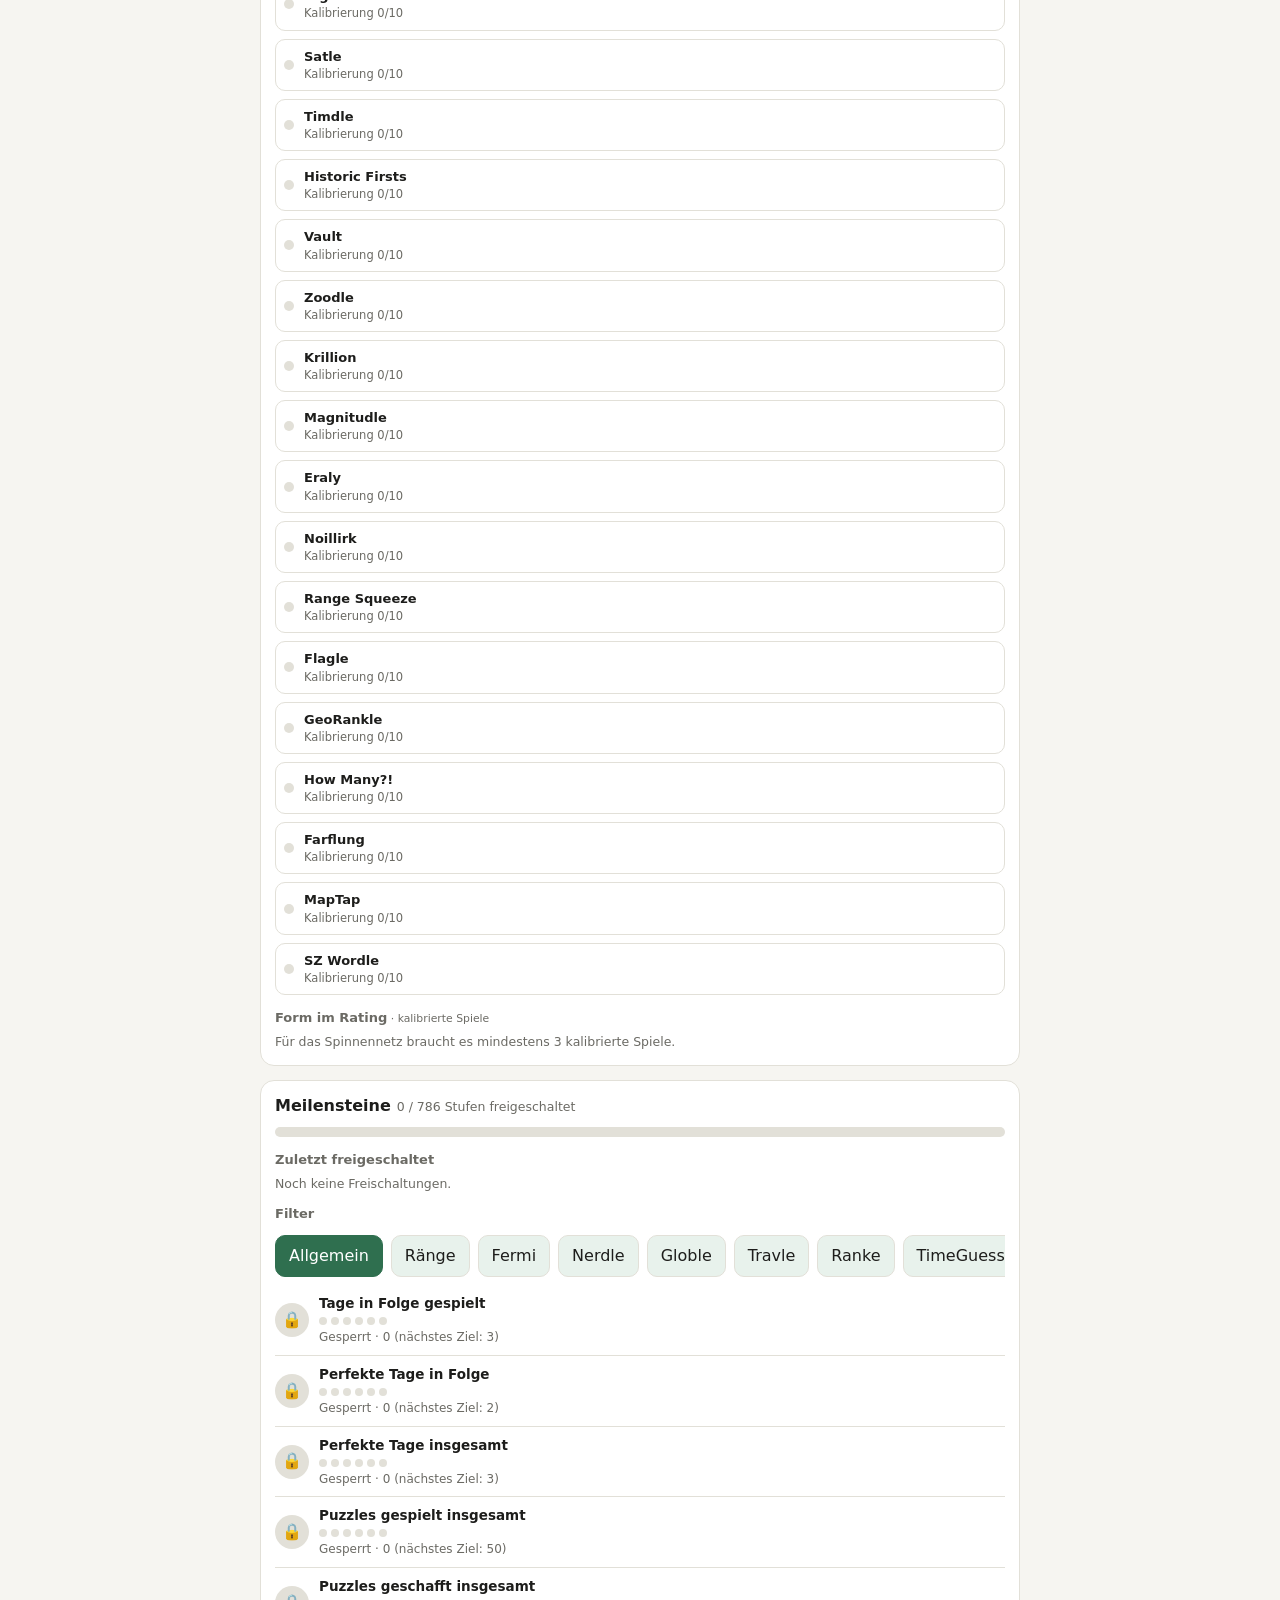
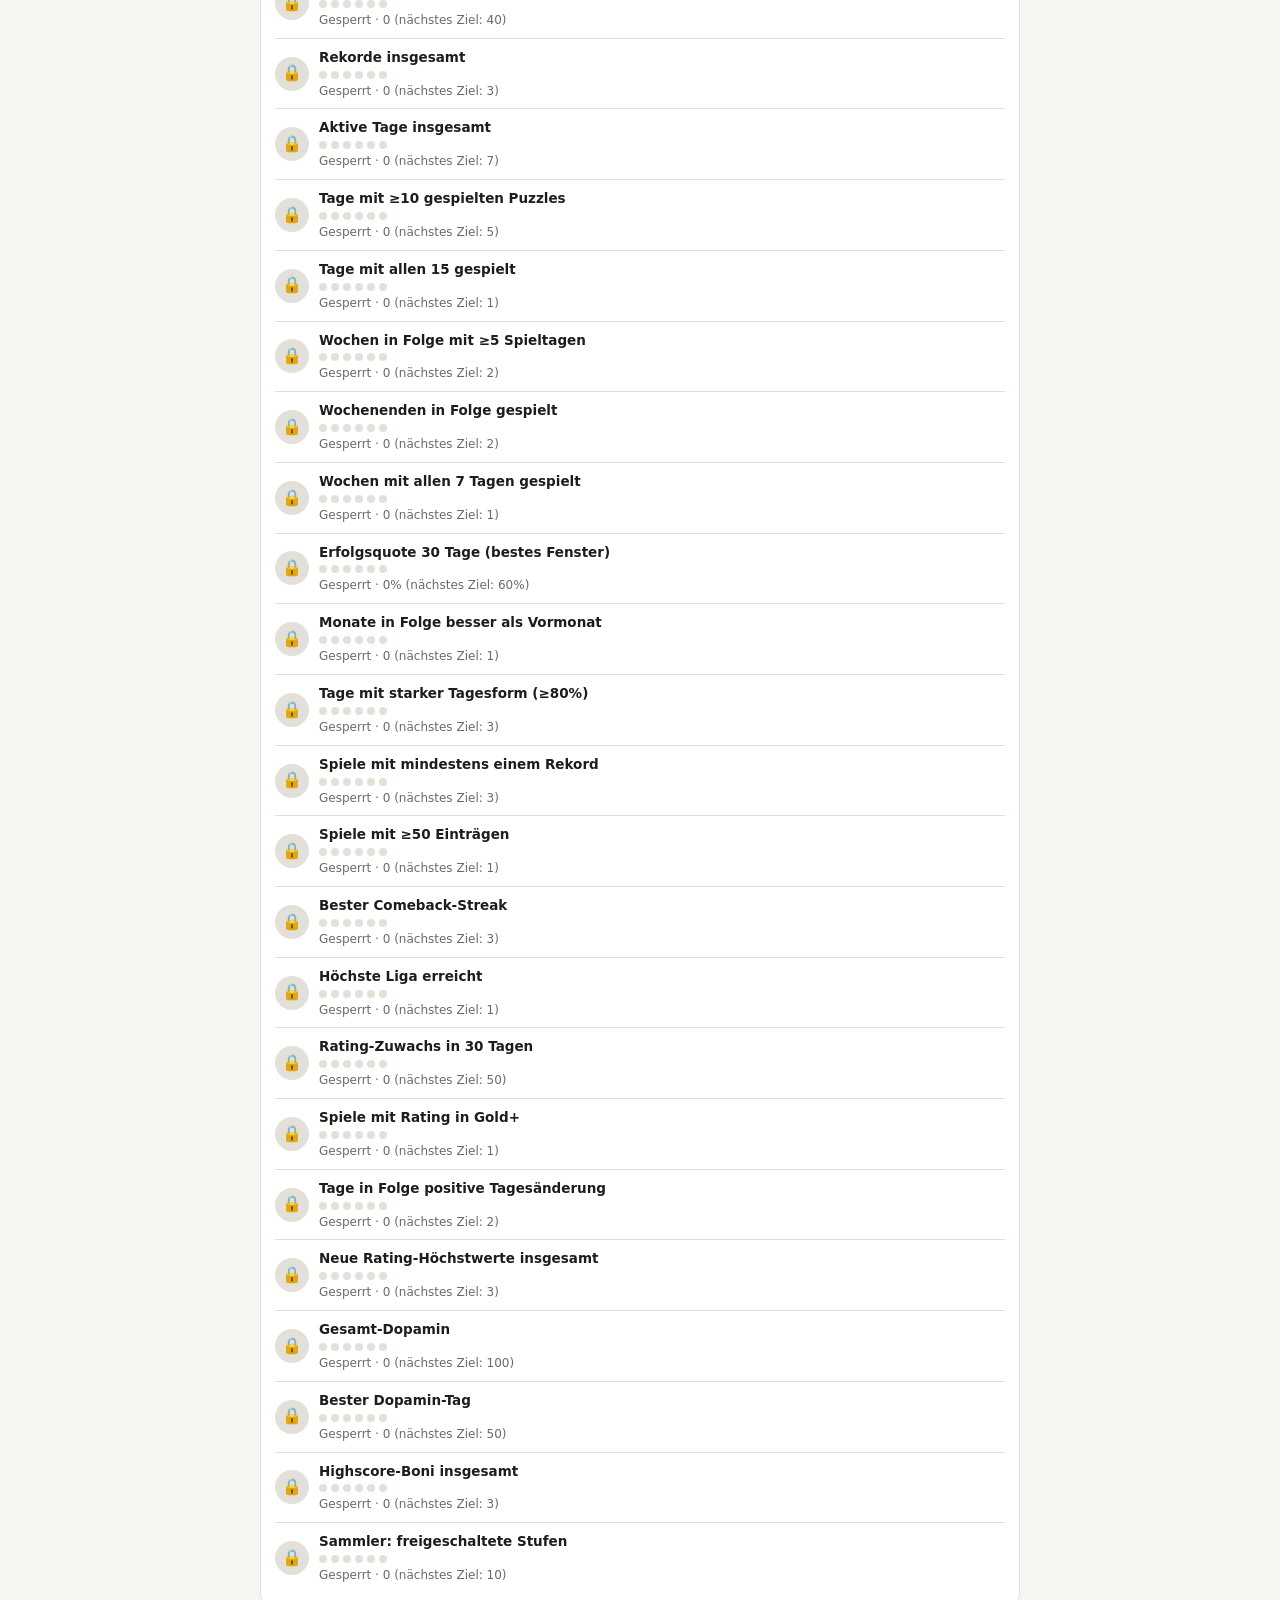
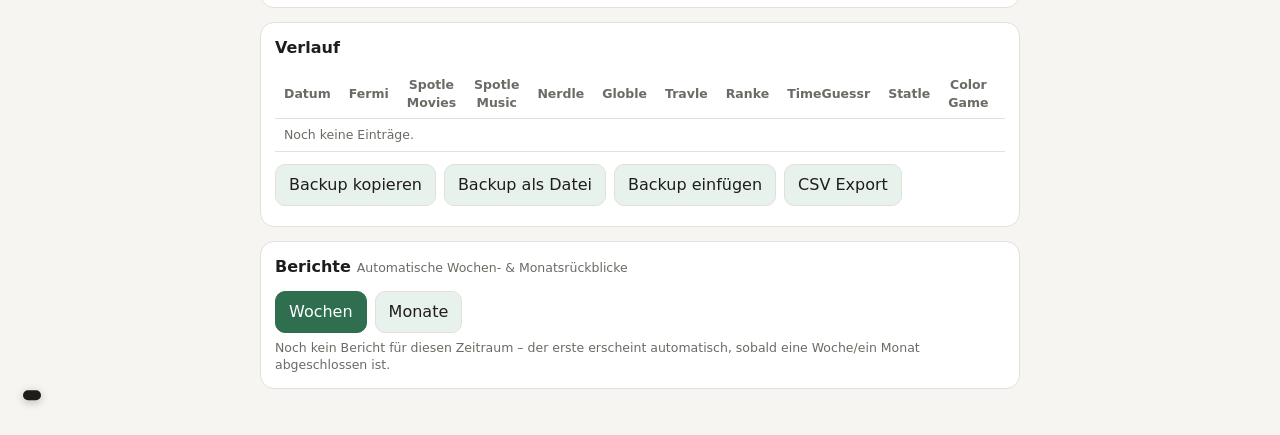
==== commit 0ee7e582: "Bluffer Herald deaktiviert Co-Authored-By: Claude Sonnet 5.5 <noreply@anthropic.com> Claude-Session:" ====
--- a/src/tracker-template.html
+++ b/src/tracker-template.html
@@ -412,7 +412,7 @@
  {id:'geo',n:'GeoRankle',h:'Punkte (Tageshöchstwert schwankt) · seit 28.10.2026 getrackt',dir:'high',win:0},
  {id:'hm',n:'How Many?!',h:'Punkte (5 Fragen à max. 1000, gesamt max. 5000) · seit 01.11.2026 getrackt',dir:'high',win:0,max:5000},
  {id:'ff',n:'Farflung',h:'Punkte (5 Fragen à max. 100, gesamt max. 500) · seit 01.11.2026 getrackt',dir:'high',win:0,max:500},
- {id:'blf',n:'Bluffer Herald',h:'Punkte (Wette: Treffer +150, Extra +25, Fehlende −150, 💎 +100; kann negativ sein) · seit 01.11.2026 getrackt',dir:'high',win:0},
+ {id:'blf',n:'Bluffer Herald',h:'Punkte (Wette: Treffer +150, Extra +25, Fehlende −150, 💎 +100; kann negativ sein) · seit 04.11.2026 nicht mehr aktiv gespielt',dir:'high',win:0,active:false},
  {id:'mpt',n:'MapTap',h:'Punkte (5 Runden, gewichtet, max. 1000) · seit 03.11.2026 getrackt',dir:'high',win:0,max:1000},
  {id:'szw',n:'SZ Wordle',h:'Versuche (1–6) · seit 04.11.2026 getrackt',dir:'low',win:1,max:6}
 ];
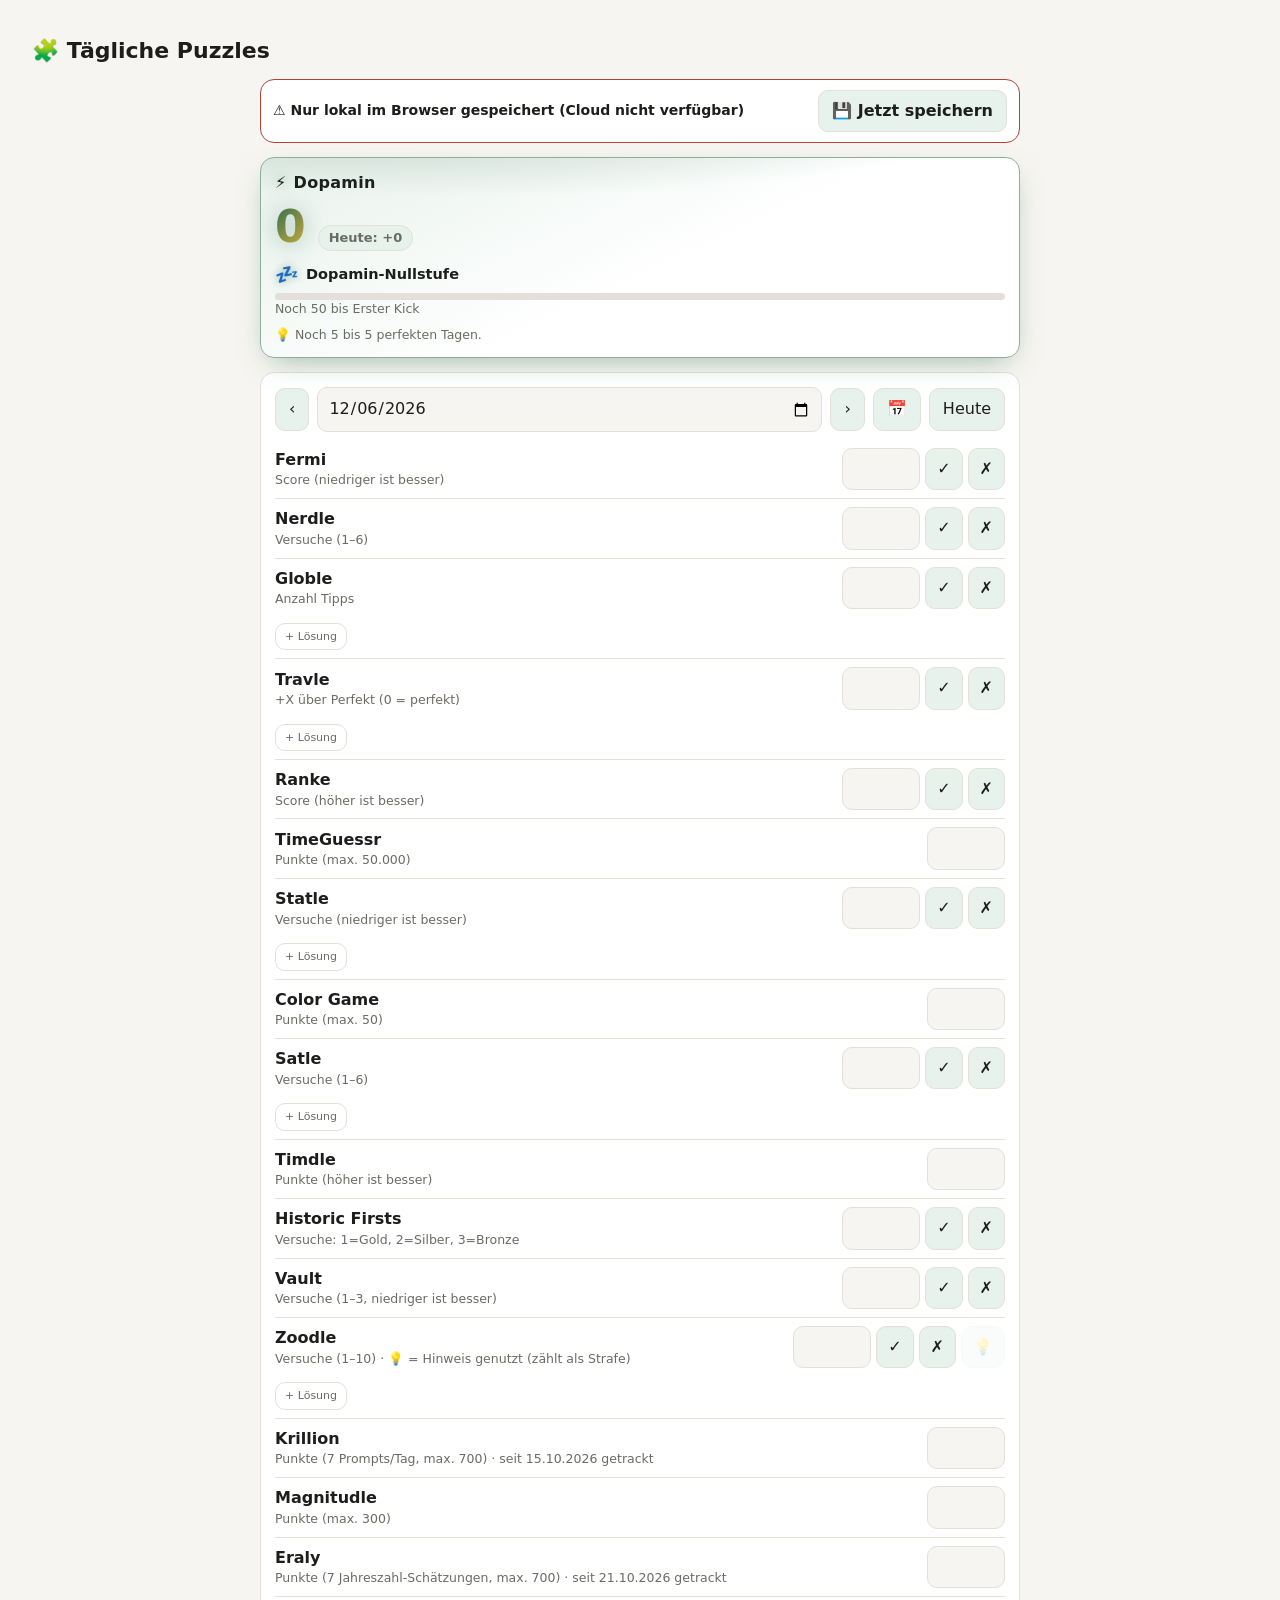
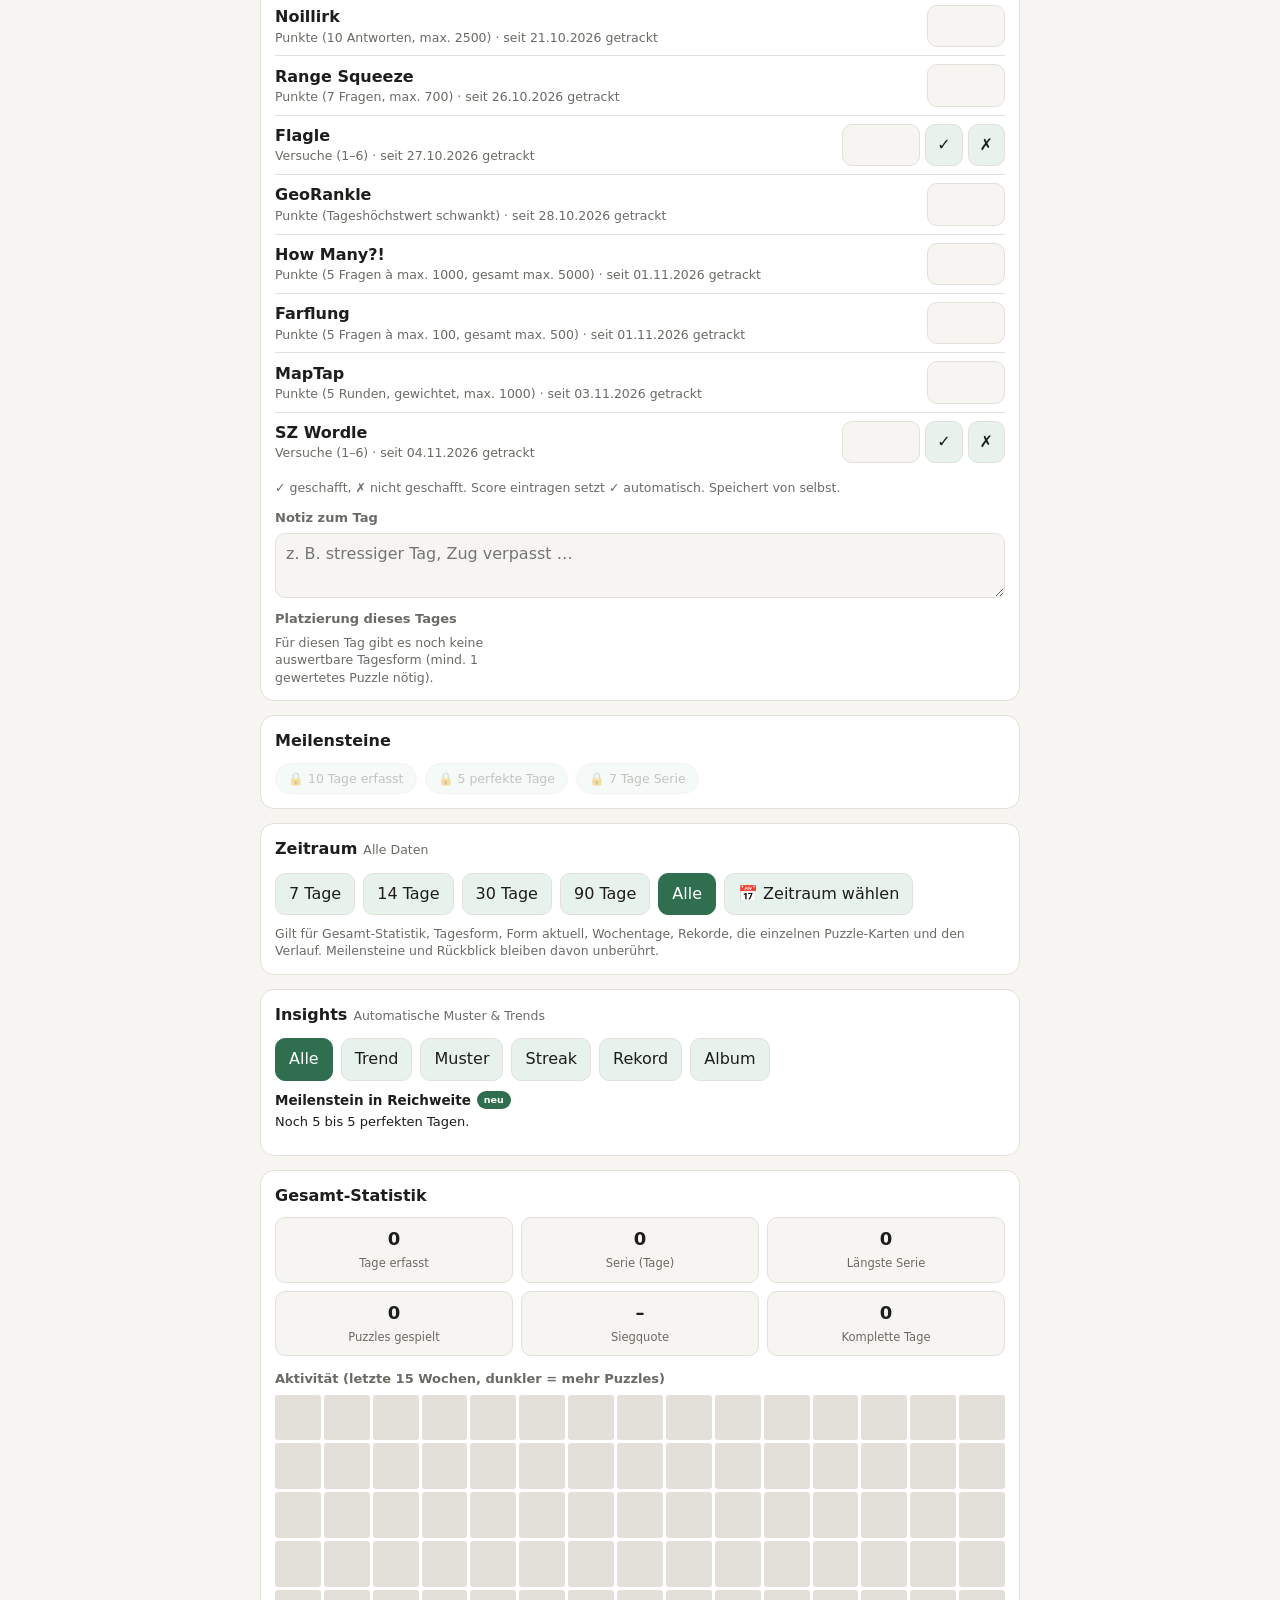
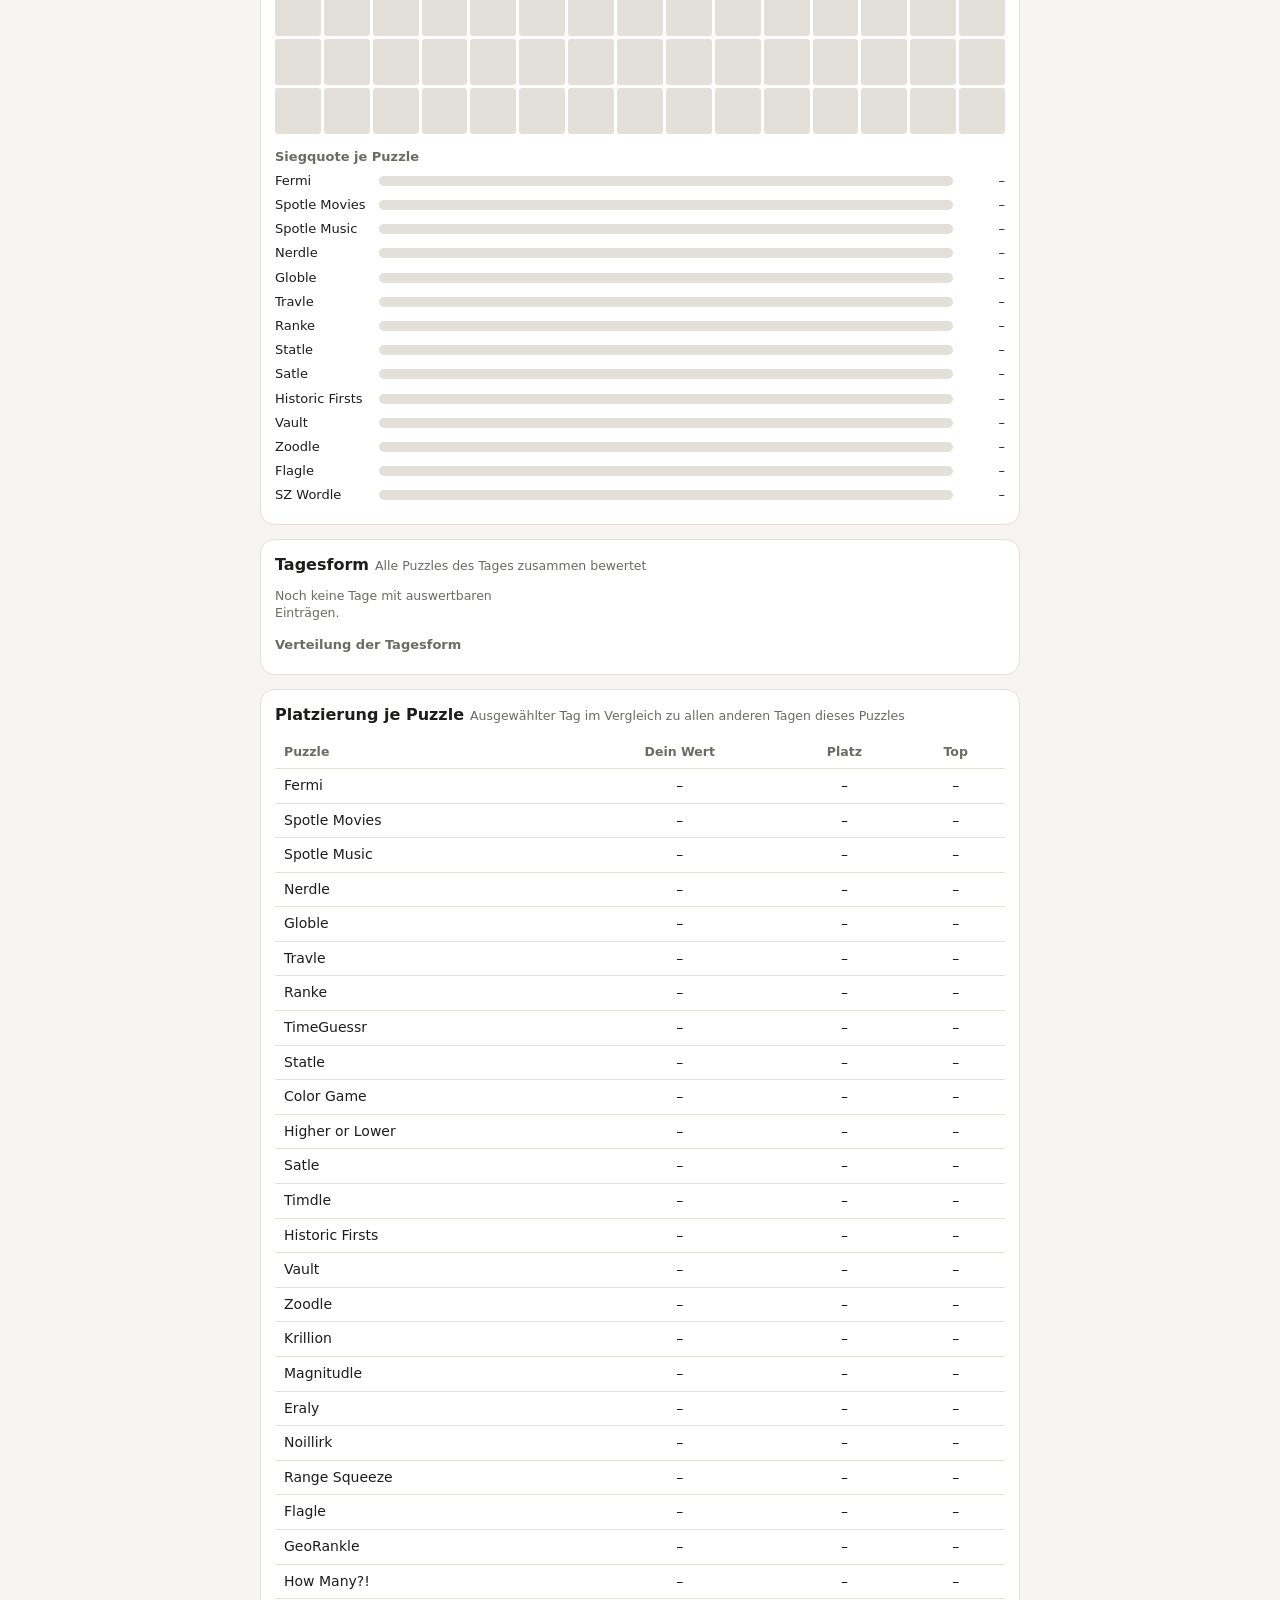
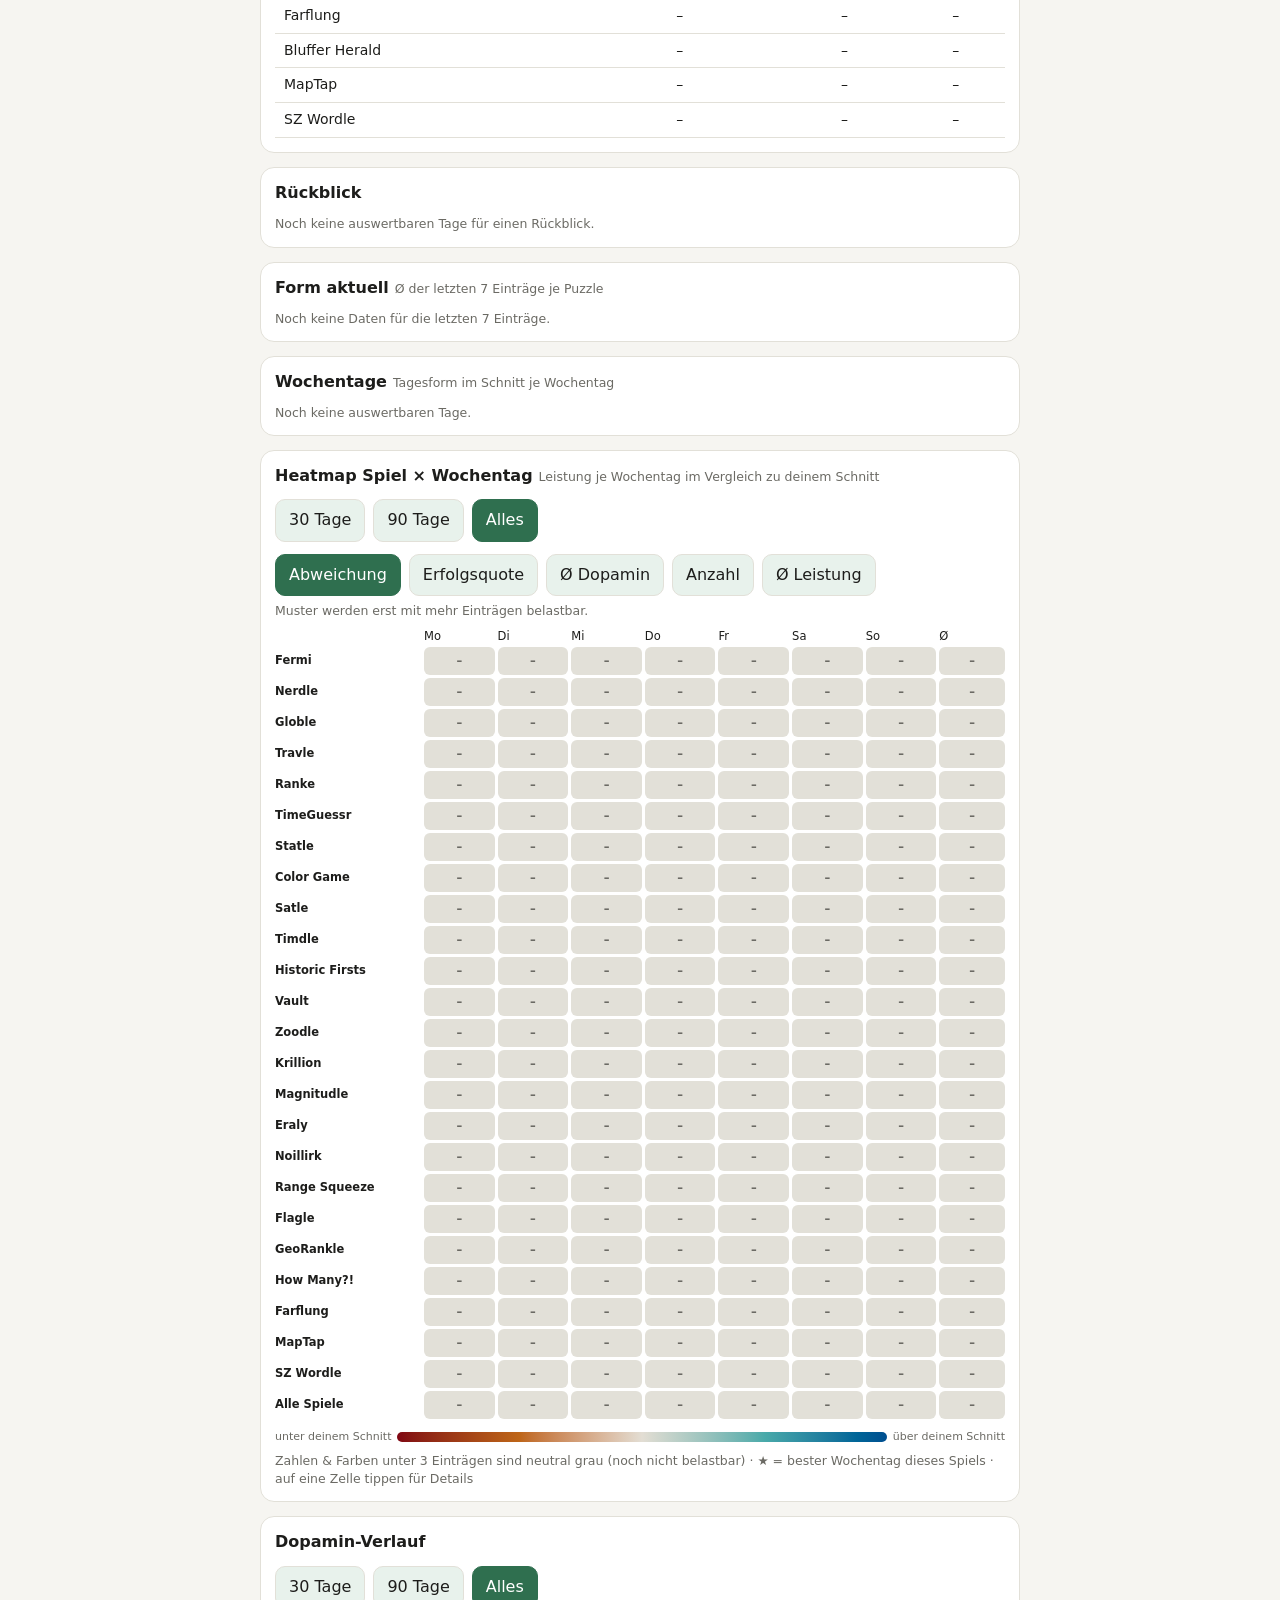
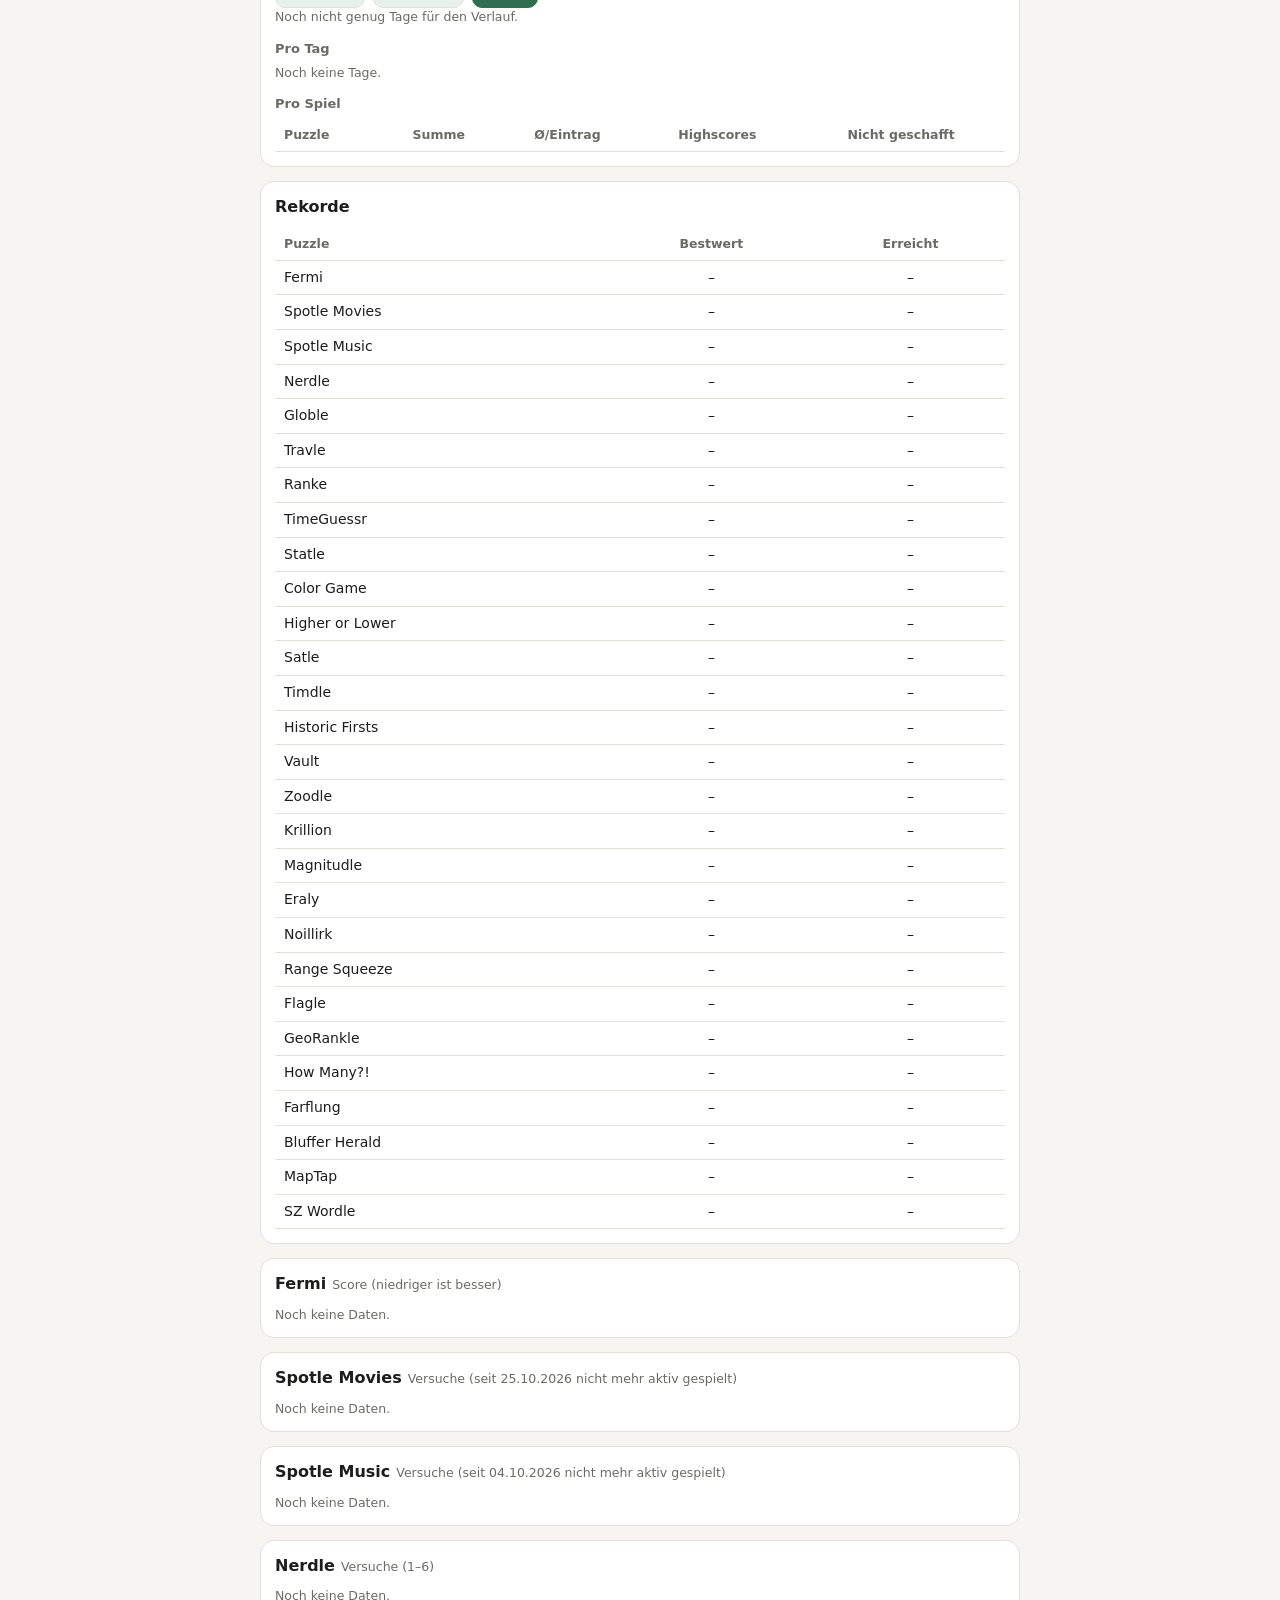
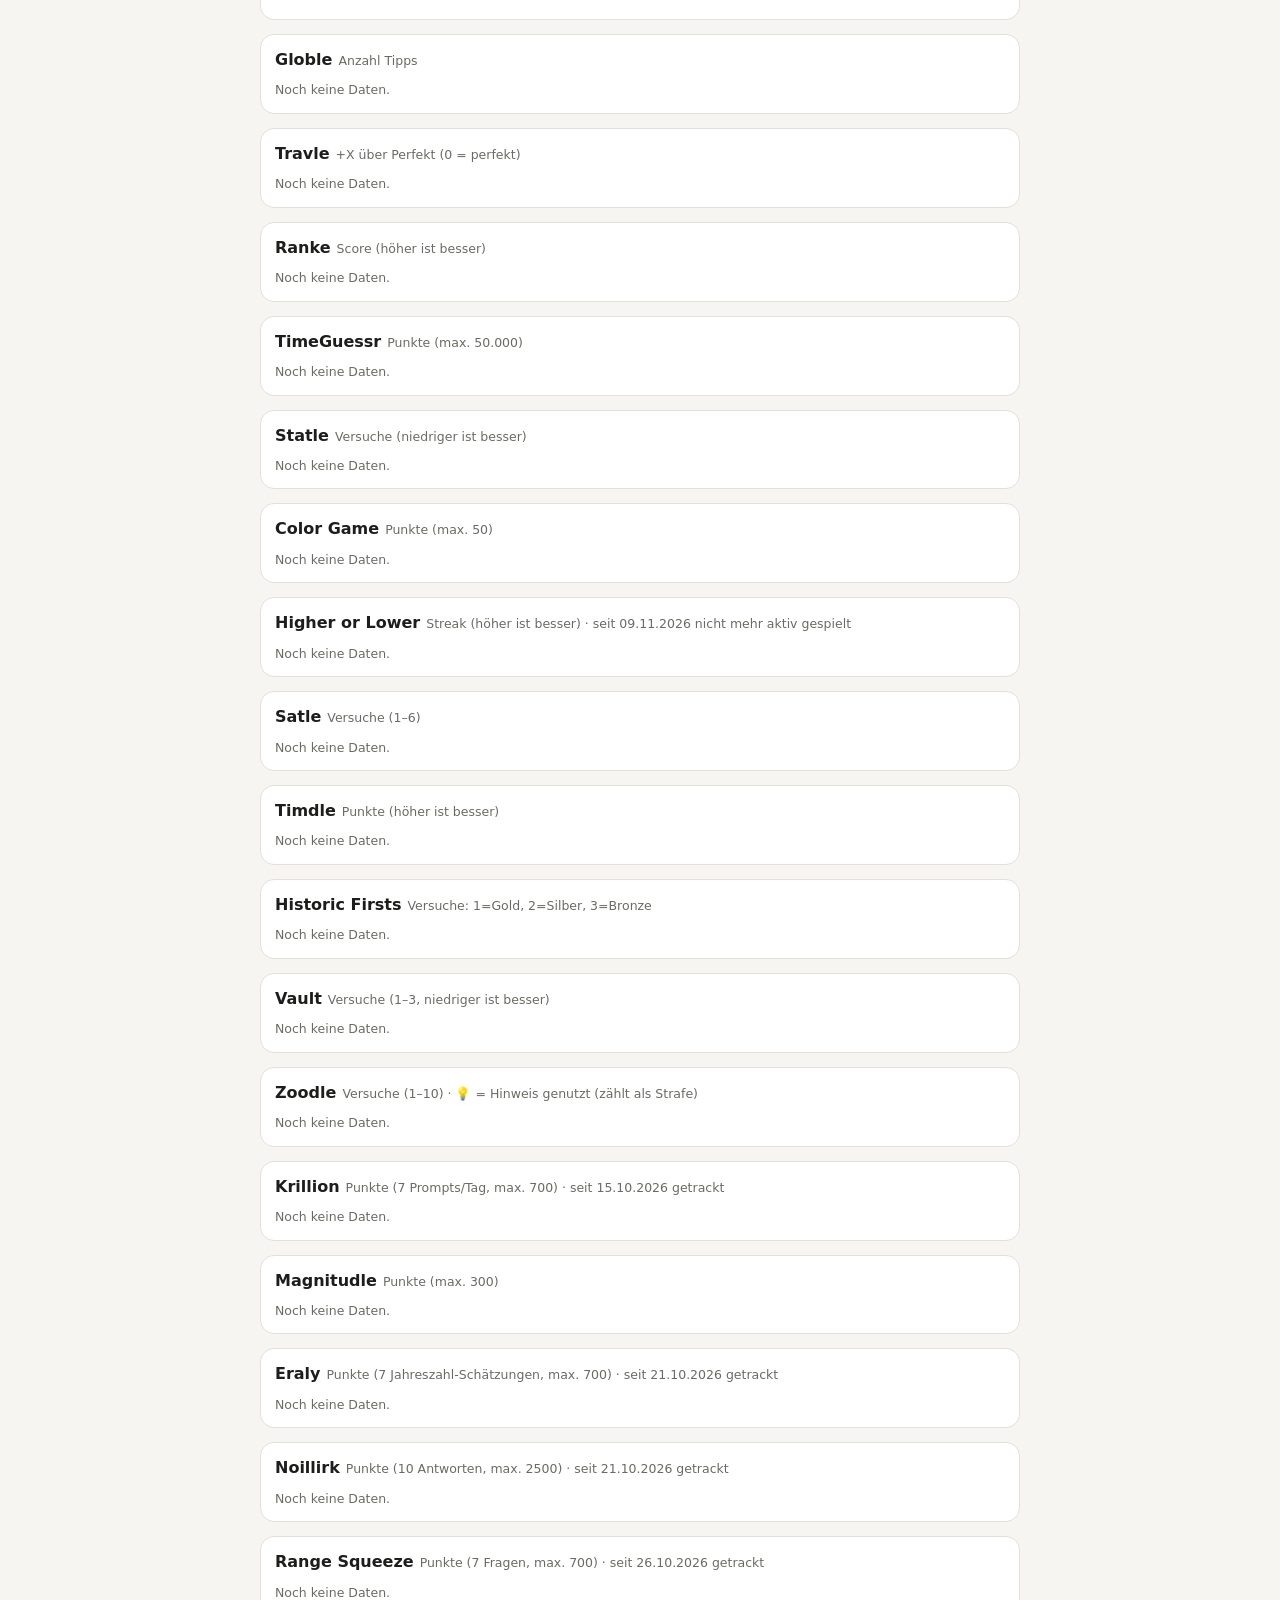
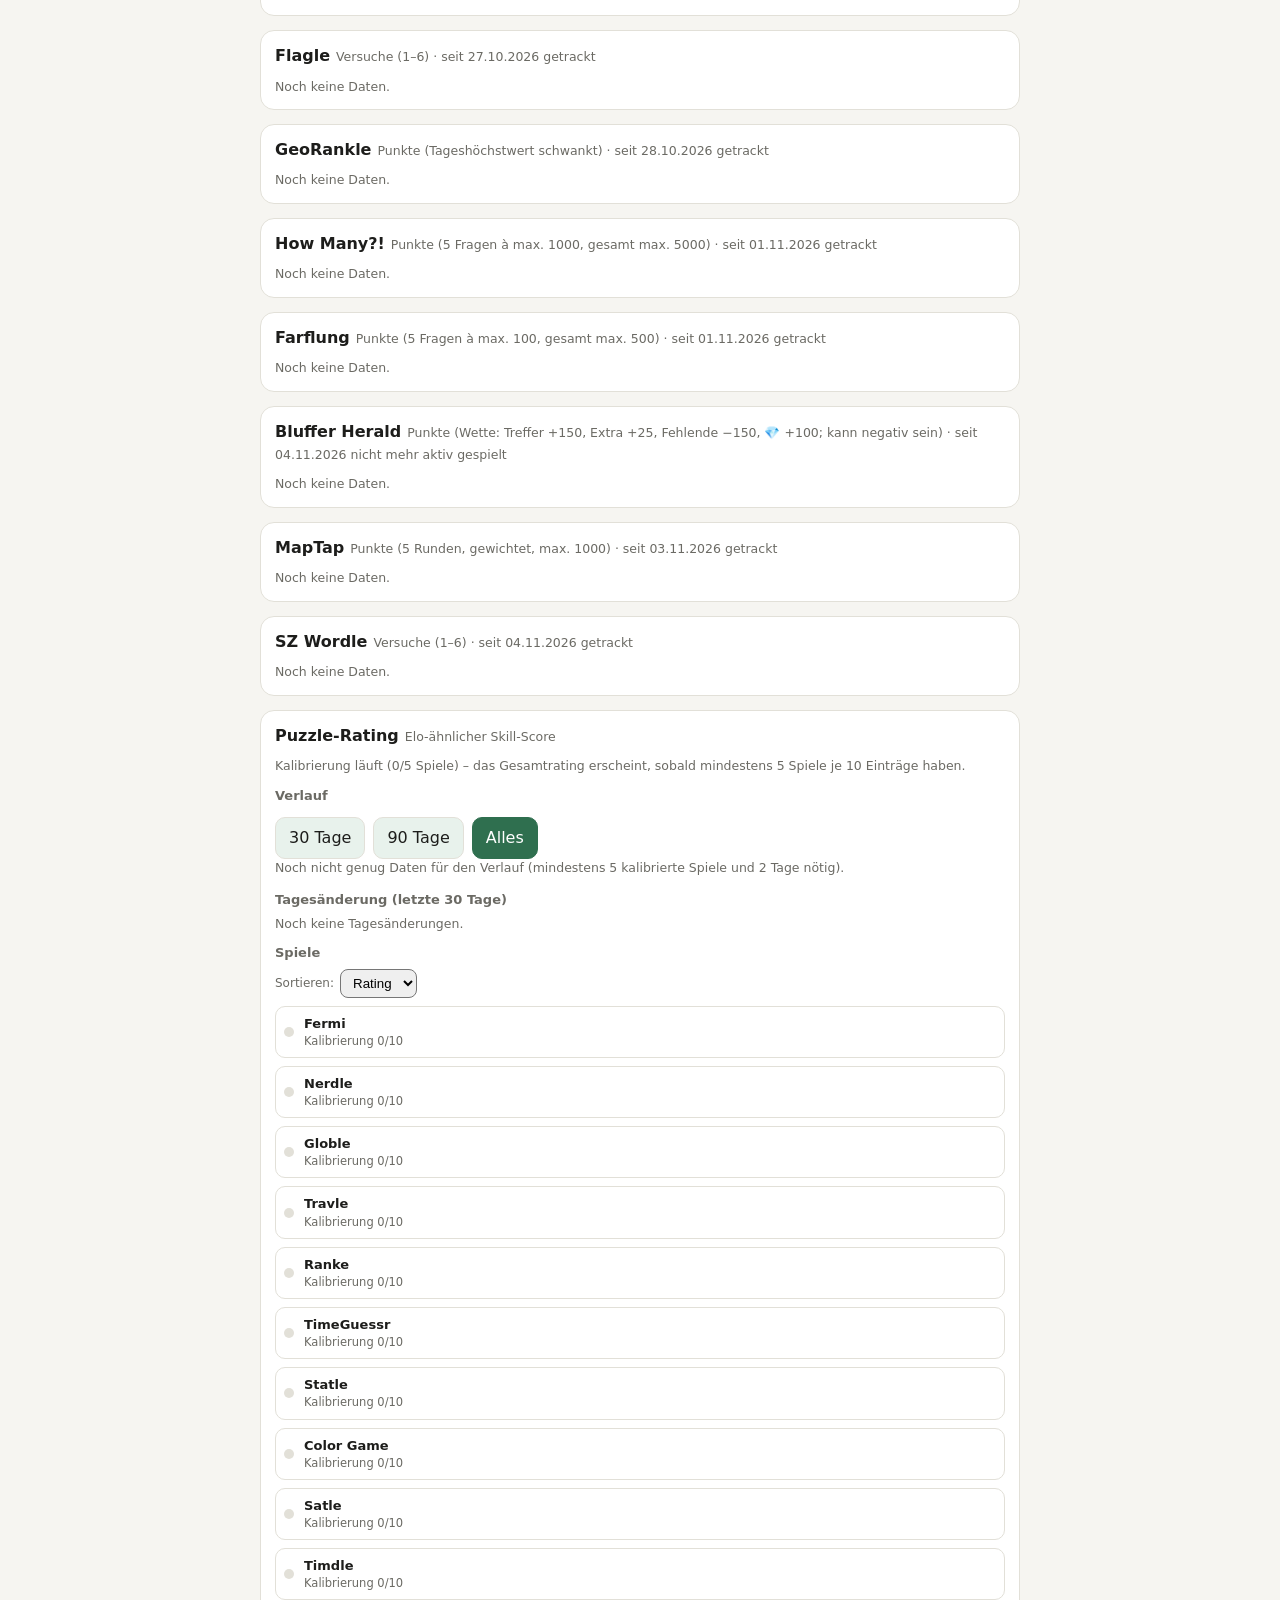
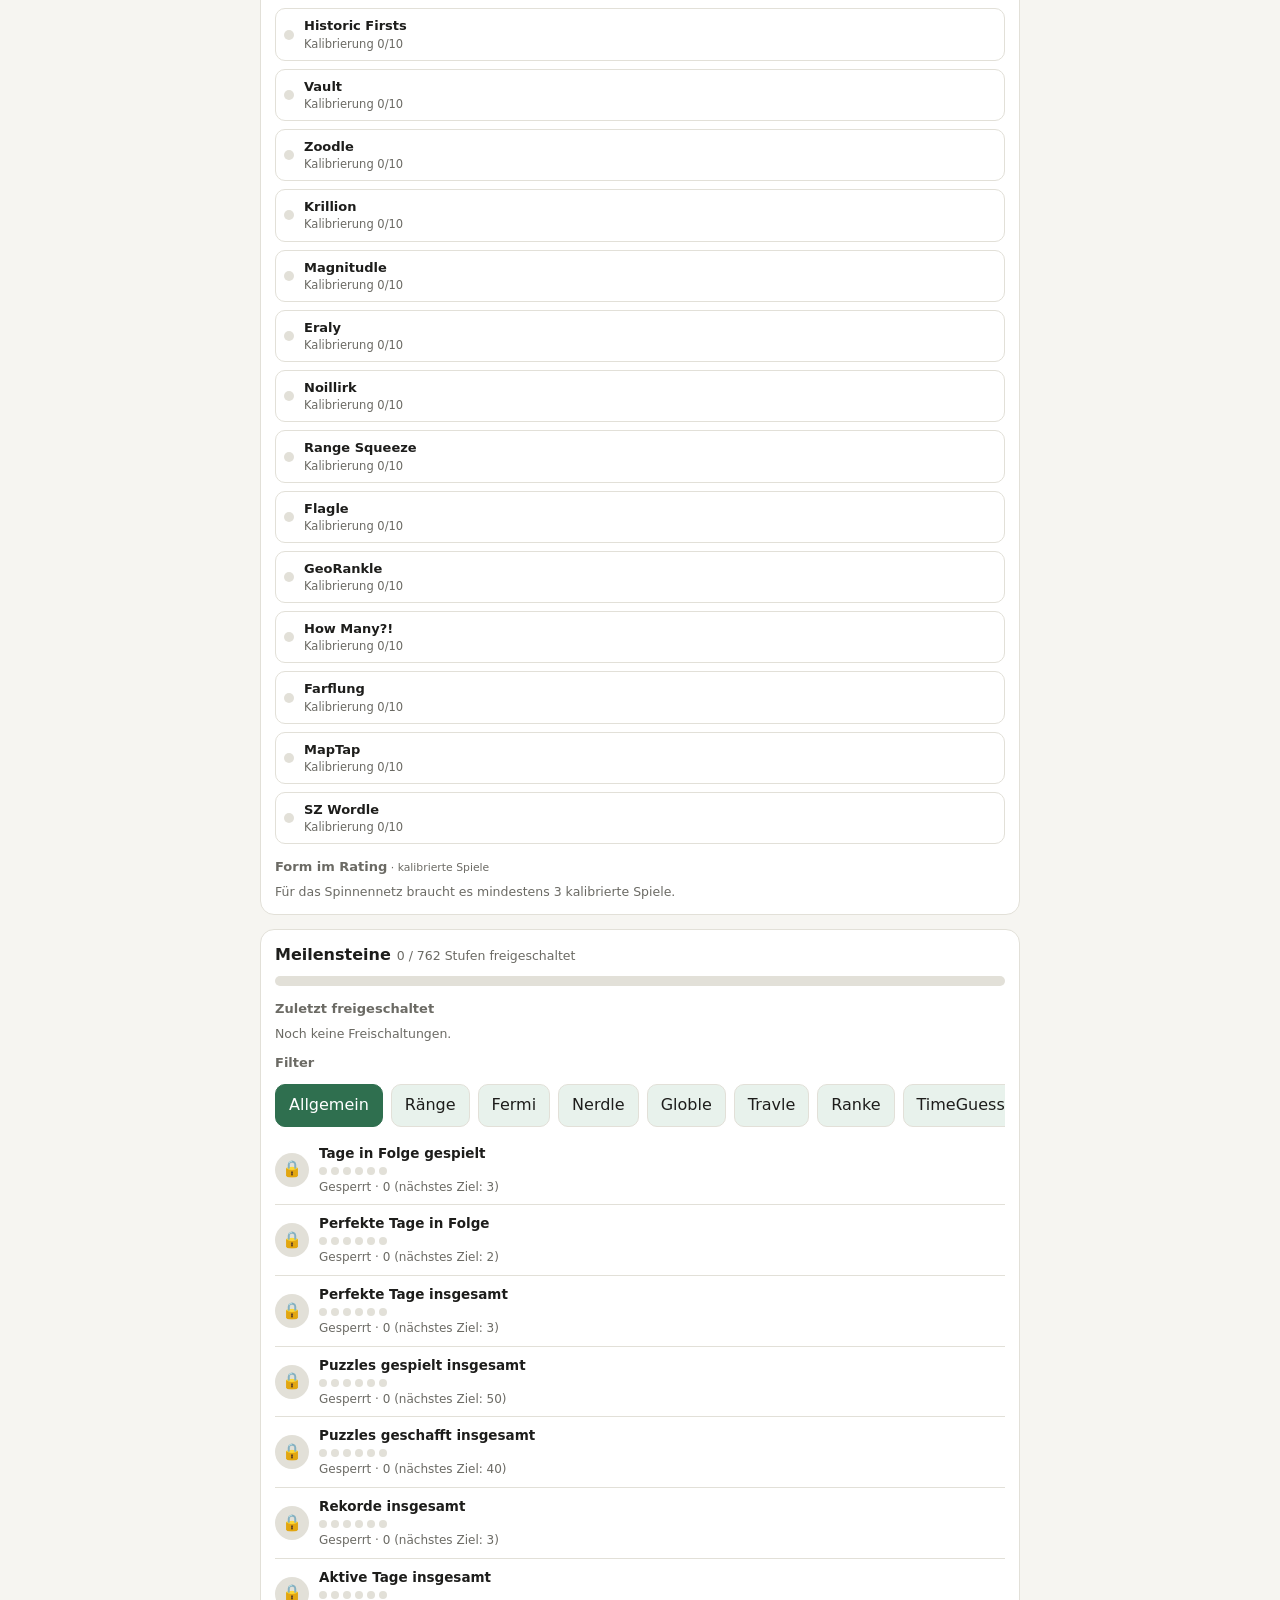
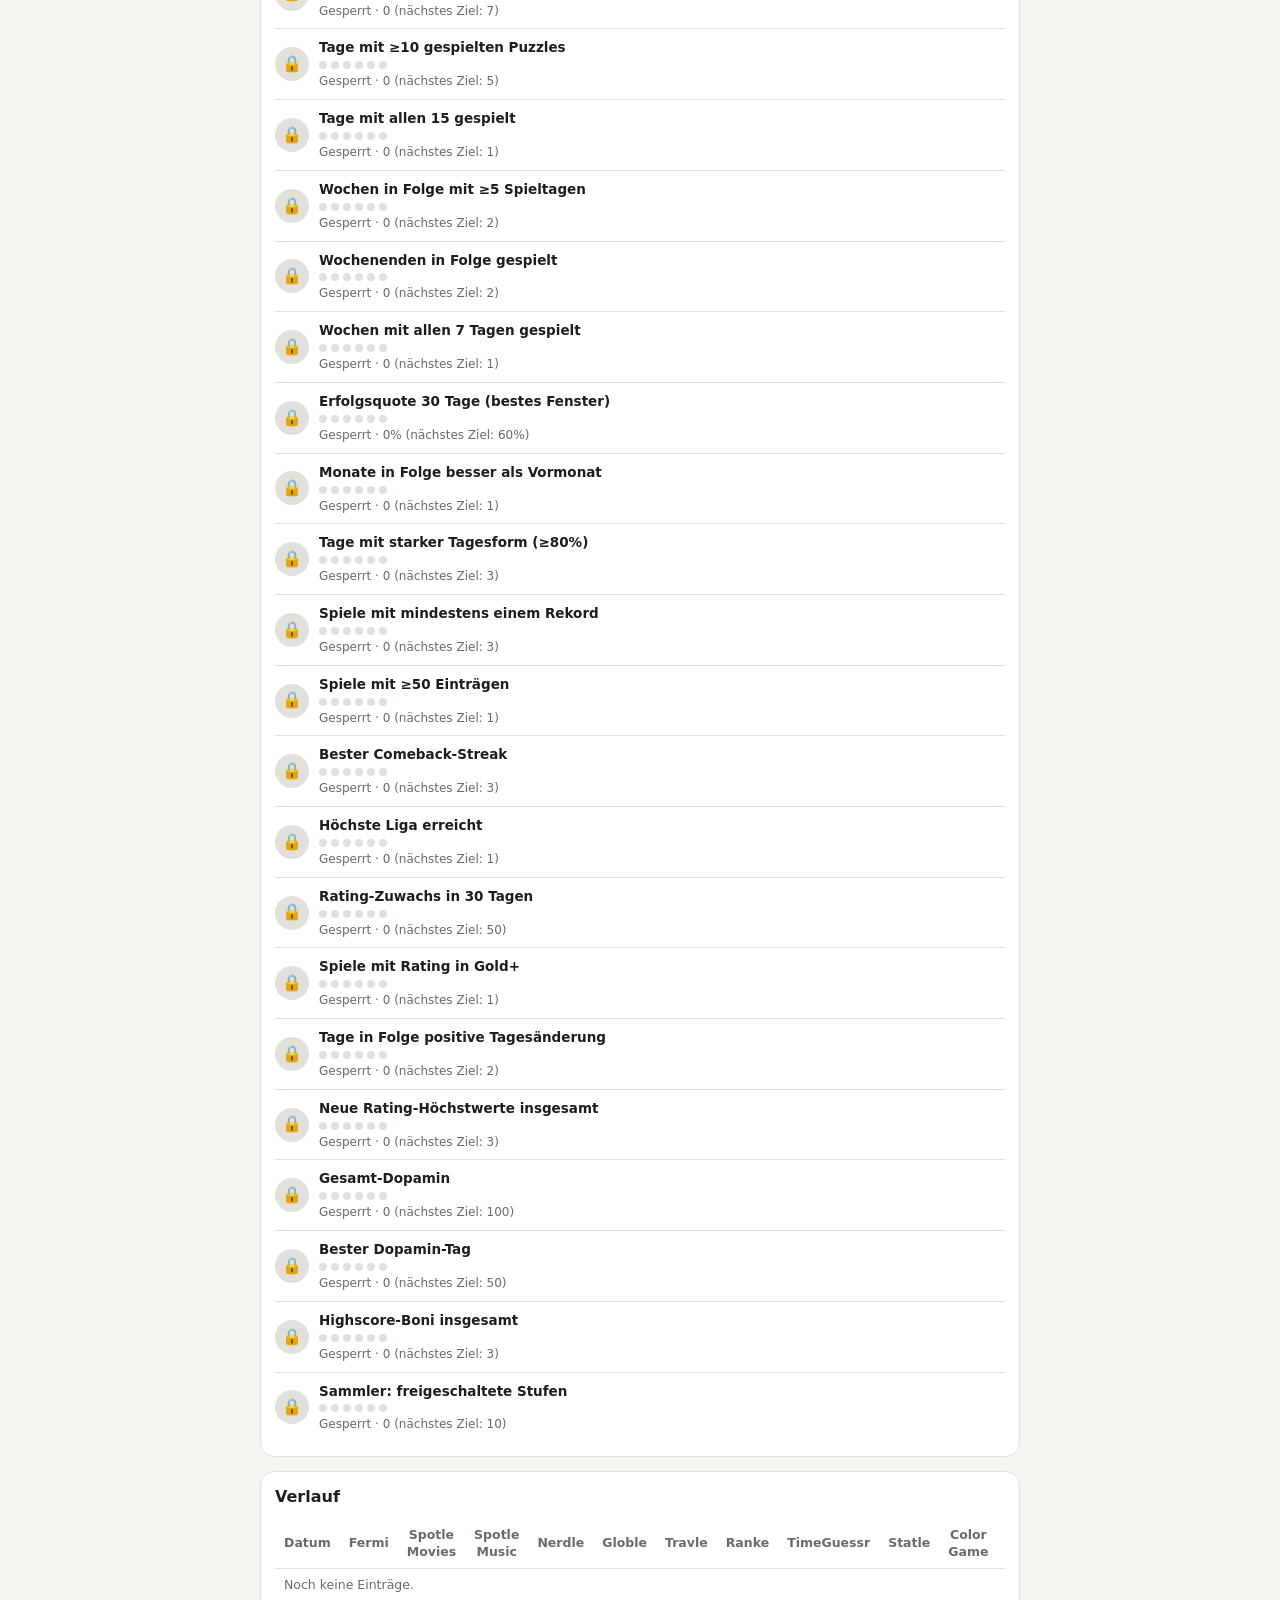
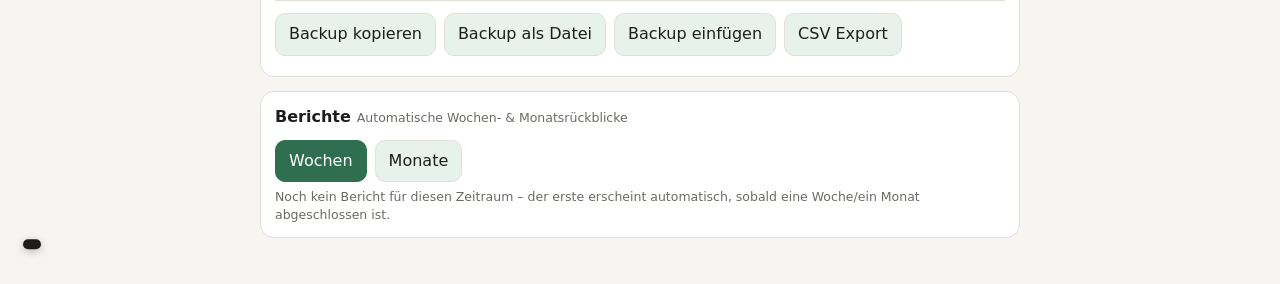
==== commit 32e98b04: "Higher or Lower deaktiviert (ab 09.11.) Co-Authored-By: Claude Sonnet 5.5 <noreply@anthropic.com> Cl" ====
--- a/src/tracker-template.html
+++ b/src/tracker-template.html
@@ -397,7 +397,7 @@
  {id:'tim',n:'TimeGuessr',h:'Punkte (max. 50.000)',dir:'high',win:0},
  {id:'stl',n:'Statle',h:'Versuche (niedriger ist besser)',dir:'low',win:1},
  {id:'col',n:'Color Game',h:'Punkte (max. 50)',dir:'high',win:0,max:50},
- {id:'hol',n:'Higher or Lower',h:'Streak (höher ist besser)',dir:'high',win:0},
+ {id:'hol',n:'Higher or Lower',h:'Streak (höher ist besser) · seit 09.11.2026 nicht mehr aktiv gespielt',dir:'high',win:0,active:false},
  {id:'satl',n:'Satle',h:'Versuche (1–6)',dir:'low',win:1,max:6},
  {id:'tmd',n:'Timdle',h:'Punkte (höher ist besser)',dir:'high',win:0},
  {id:'hf',n:'Historic Firsts',h:'Versuche: 1=Gold, 2=Silber, 3=Bronze',dir:'low',win:1,max:3},
@@ -719,14 +719,14 @@
 const dayDiff=(a,b)=>Math.round((new Date(b+'T12:00:00')-new Date(a+'T12:00:00'))/864e5);
 
 function line(g,S){
- const pts=S.es.slice(-30);
+ const pts=S.es,rr=pts.length>150?1.6:pts.length>70?2.2:3,rf=pts.length>150?2.4:pts.length>70?3:4;
  if(pts.length<2)return '<div class="hint">Für den Verlauf braucht es mindestens 2 Einträge.</div>';
  const W=300,H=100,p=10,vals=pts.map(e=>e.n).filter(v=>v!=null);
  if(!vals.length){
   const X=i=>p+i*(W-2*p)/(pts.length-1),midY=H/2;
   return `<svg viewBox="0 0 ${W} ${H}"><polyline points="${pts.map((e,i)=>X(i)+','+midY).join(' ')}" fill="none" style="stroke:var(--bad)" stroke-width="2" stroke-dasharray="3 3"/>
-  ${pts.map((e,i)=>`<circle class="pt" data-label="${e.d.split('-').reverse().join('.')}" data-v="✗" cx="${X(i)}" cy="${midY}" r="4" style="fill:var(--bad)"/>`).join('')}</svg>
-  <div class="hint">Letzte ${pts.length} Einträge · alles ✗ · auf Punkt tippen für Details</div>`}
+  ${pts.map((e,i)=>`<circle class="pt" data-label="${e.d.split('-').reverse().join('.')}" data-v="✗" cx="${X(i)}" cy="${midY}" r="${rf}" style="fill:var(--bad)"/>`).join('')}</svg>
+  <div class="hint">${pts.length} Einträge im gewählten Zeitraum · alles ✗ · auf Punkt tippen für Details</div>`}
  let mn=Math.min(...vals),mx=Math.max(...vals);if(mn===mx){mn-=1;mx+=1}
  const lane=22,plotTop=p,plotBot=H-p-lane,lowBetter=g.dir==='low',scale=(plotBot-plotTop)/(mx-mn);
  const X=i=>p+i*(W-2*p)/(pts.length-1);
@@ -744,9 +744,9 @@
  <line x1="${p}" x2="${W-p}" y1="${sepY}" y2="${sepY}" style="stroke:var(--bd)" stroke-width="1"/>
  ${rollPts.length>1?`<polyline points="${rollPts.map(q=>q.join(',')).join(' ')}" fill="none" style="stroke:var(--ac)" stroke-opacity="0.45" stroke-width="2" stroke-dasharray="1 4" stroke-linecap="round"/>`:''}
  <polyline points="${ok.map(q=>q[0]+','+q[1]).join(' ')}" fill="none" style="stroke:var(--ac)" stroke-width="2"/>
- ${ok.map(q=>q[2]?`<circle class="pt" data-label="${q[3].split('-').reverse().join('.')}" data-v="✗" cx="${q[0]}" cy="${q[1]}" r="4" style="fill:var(--bad)"/>`:`<circle class="pt" data-label="${q[3].split('-').reverse().join('.')}" data-v="${f(q[4])}" cx="${q[0]}" cy="${q[1]}" r="3" style="fill:var(--ac)"/>`).join('')}
+ ${ok.map(q=>q[2]?`<circle class="pt" data-label="${q[3].split('-').reverse().join('.')}" data-v="✗" cx="${q[0]}" cy="${q[1]}" r="${rf}" style="fill:var(--bad)"/>`:`<circle class="pt" data-label="${q[3].split('-').reverse().join('.')}" data-v="${f(q[4])}" cx="${q[0]}" cy="${q[1]}" r="${rr}" style="fill:var(--ac)"/>`).join('')}
  <text x="${p}" y="9" font-size="9" style="fill:var(--mu);pointer-events:none">${topLbl}</text><text x="${p}" y="${plotBot+4}" font-size="9" style="fill:var(--mu);pointer-events:none">${botLbl}</text><text x="${W-p}" y="${failY+3}" text-anchor="end" font-size="9" style="fill:var(--bad);pointer-events:none">✗</text></svg>
- <div class="hint">Letzte ${pts.length} Einträge · gestrichelt (grob) = Ø${g.dir==='low'?' · oben = besser (tieferer Wert)':g.dir==='high'?' · oben = besser (höherer Wert)':''} · gestrichelt (fein) = 7er-Trend · rote Zone unten = ✗ · auf Punkt tippen für Details</div>`}
+ <div class="hint">${pts.length} Einträge im gewählten Zeitraum · gestrichelt (grob) = Ø${g.dir==='low'?' · oben = besser (tieferer Wert)':g.dir==='high'?' · oben = besser (höherer Wert)':''} · gestrichelt (fein) = 7er-Trend · rote Zone unten = ✗ · auf Punkt tippen für Details</div>`}
 function dist(g,S){
  if(!g.max||g.max>12)return '';
  const c={};let fails=S.es.filter(e=>e.w===0).length;
@@ -772,18 +772,18 @@
  return pts}
 function dayLine(pts){
  if(pts.length<2)return '<div class="hint">Für den Vergleich braucht es mindestens 2 Tage mit Einträgen.</div>';
- const last=pts.slice(-30),W=300,H=110,p=10;
+ const last=pts,W=300,H=110,p=10,rr=last.length>150?1.6:last.length>70?2.2:3;
  const avg=pts.reduce((a,b)=>a+b.p,0)/pts.length;
  const X=i=>p+i*(W-2*p)/(Math.max(1,last.length-1)),Y=v=>p+(100-v)*(H-2*p-12)/100;
  const ok=last.map((e,i)=>[X(i),Y(e.p)]);
  const roll=pts.map((e,i)=>{const w=pts.slice(Math.max(0,i-6),i+1);return w.reduce((a,x)=>a+x.p,0)/w.length});
- const rollLast=roll.slice(-30),rk=rollLast.map((v,i)=>[X(i),Y(v)]);
+ const rollLast=roll,rk=rollLast.map((v,i)=>[X(i),Y(v)]);
  return `<svg viewBox="0 0 ${W} ${H}"><line x1="${p}" x2="${W-p}" y1="${Y(avg)}" y2="${Y(avg)}" style="stroke:var(--mu)" stroke-dasharray="4 4" stroke-width="1"/>
  <polyline points="${rk.map(q=>q.join(',')).join(' ')}" fill="none" style="stroke:var(--ac)" stroke-opacity="0.45" stroke-width="2" stroke-dasharray="1 4" stroke-linecap="round"/>
  <polyline points="${ok.map(q=>q.join(',')).join(' ')}" fill="none" style="stroke:var(--ac)" stroke-width="2"/>
- ${ok.map((q,i)=>`<circle class="pt" data-label="${last[i].d.split('-').reverse().join('.')}" data-v="${f(last[i].p)}" cx="${q[0]}" cy="${q[1]}" r="3" style="fill:var(--ac)" data-d="${last[i].d}"/>`).join('')}
+ ${ok.map((q,i)=>`<circle class="pt" data-label="${last[i].d.split('-').reverse().join('.')}" data-v="${f(last[i].p)}" cx="${q[0]}" cy="${q[1]}" r="${rr}" style="fill:var(--ac)" data-d="${last[i].d}"/>`).join('')}
  <text x="${p}" y="9" font-size="9" style="fill:var(--mu);pointer-events:none">100</text><text x="${p}" y="${H-14}" font-size="9" style="fill:var(--mu);pointer-events:none">0</text></svg>
- <div class="hint">Letzte ${last.length} Tage mit Einträgen · 0–100, gestrichelt (fein) = 7-Tage-Trend, gestrichelt (grob) = Ø aller Tage · höher = insgesamt besser · auf Punkt tippen für Details, antippen springt zum Tag</div>`}
+ <div class="hint">${last.length} Tage mit Einträgen im gewählten Zeitraum · 0–100, gestrichelt (fein) = 7-Tage-Trend, gestrichelt (grob) = Ø aller Tage · höher = insgesamt besser · auf Punkt tippen für Details, antippen springt zum Tag</div>`}
 
 function gameRankInfo(g,d){
  const e=D[d]&&D[d][g.id];if(!e)return null;
